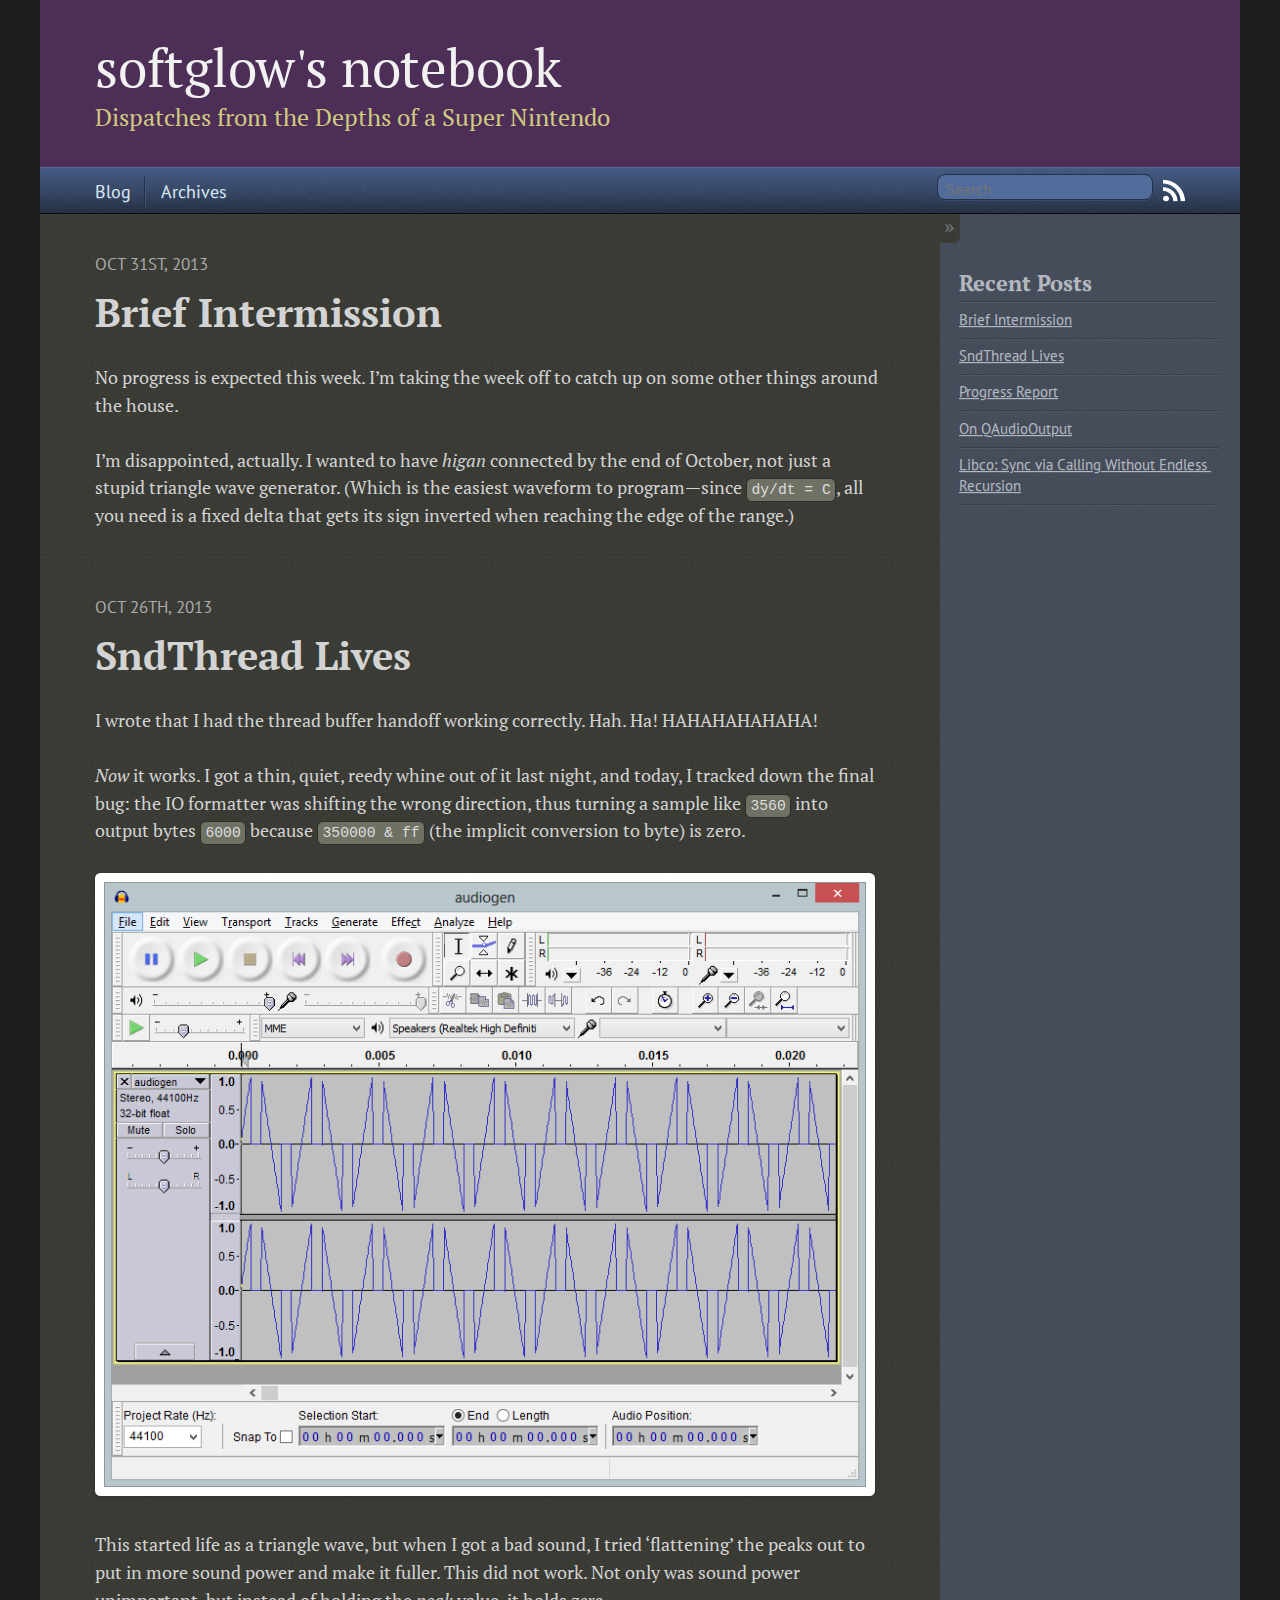
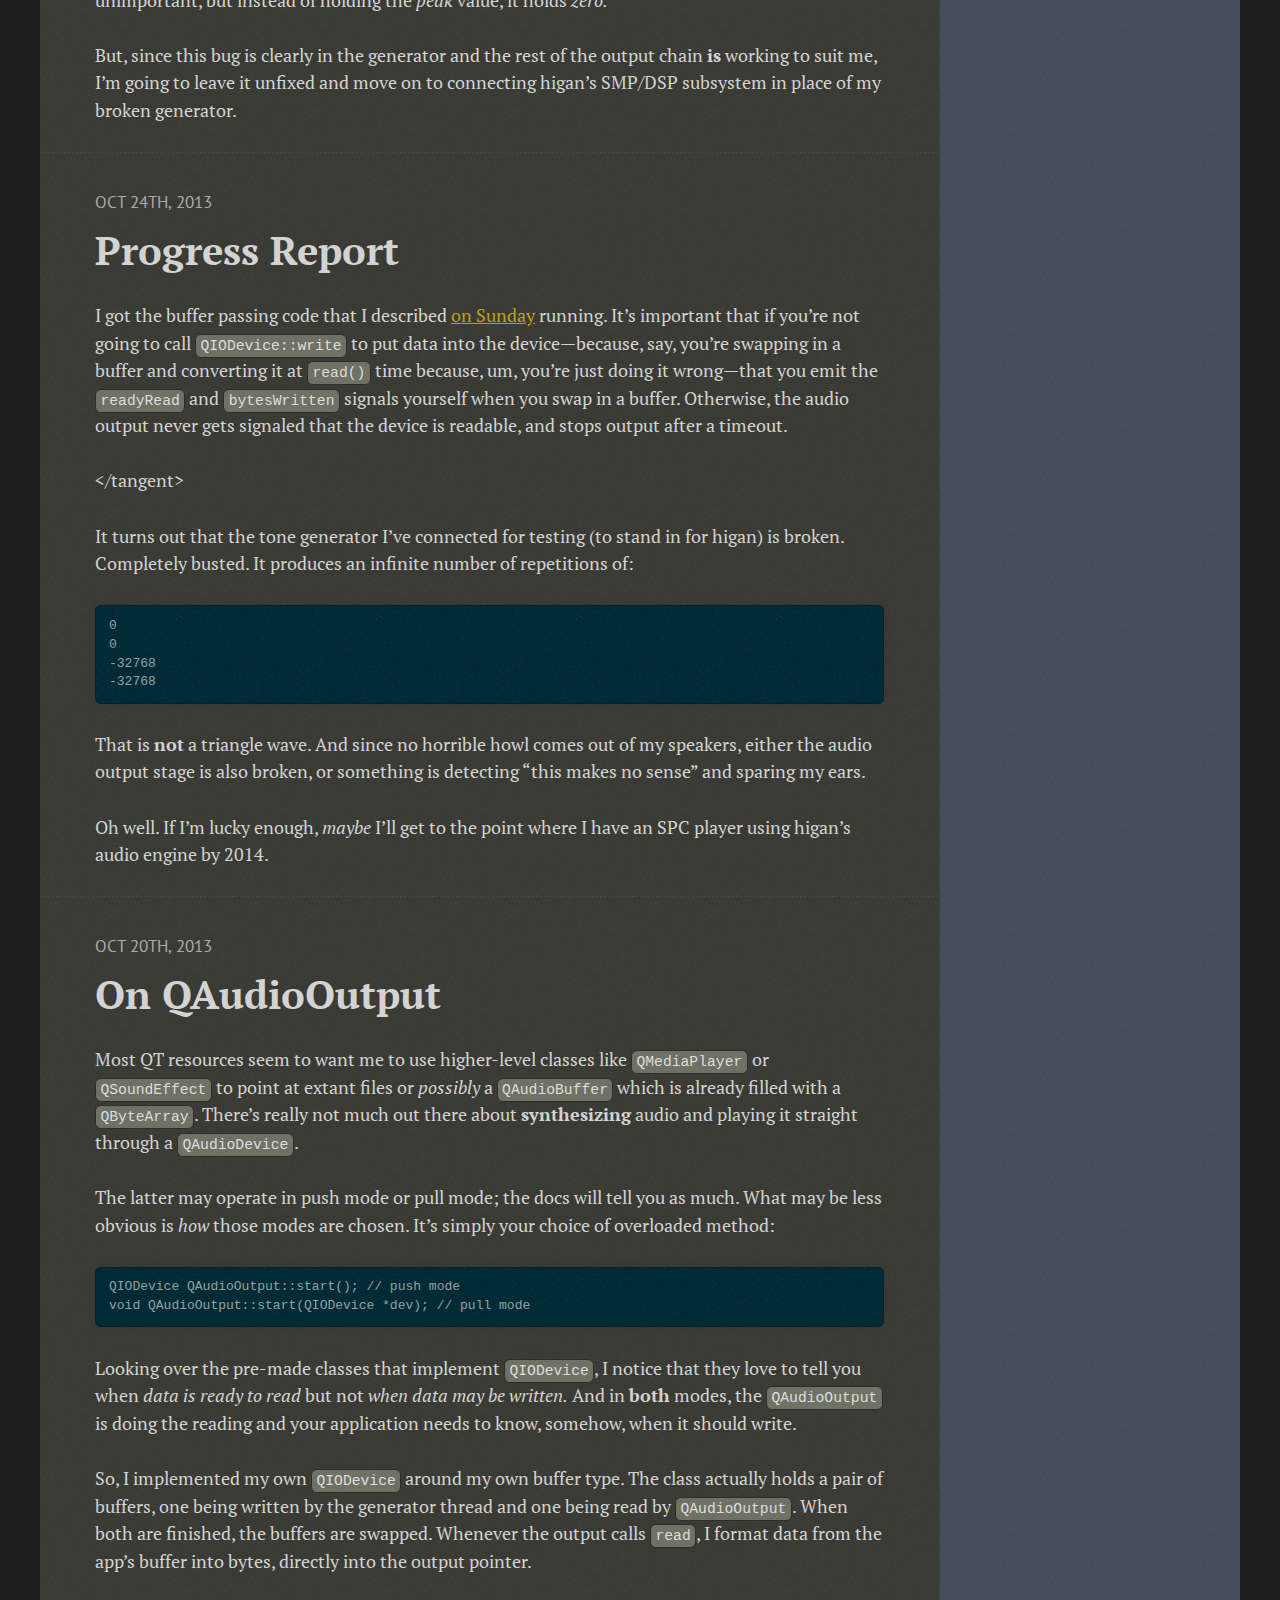
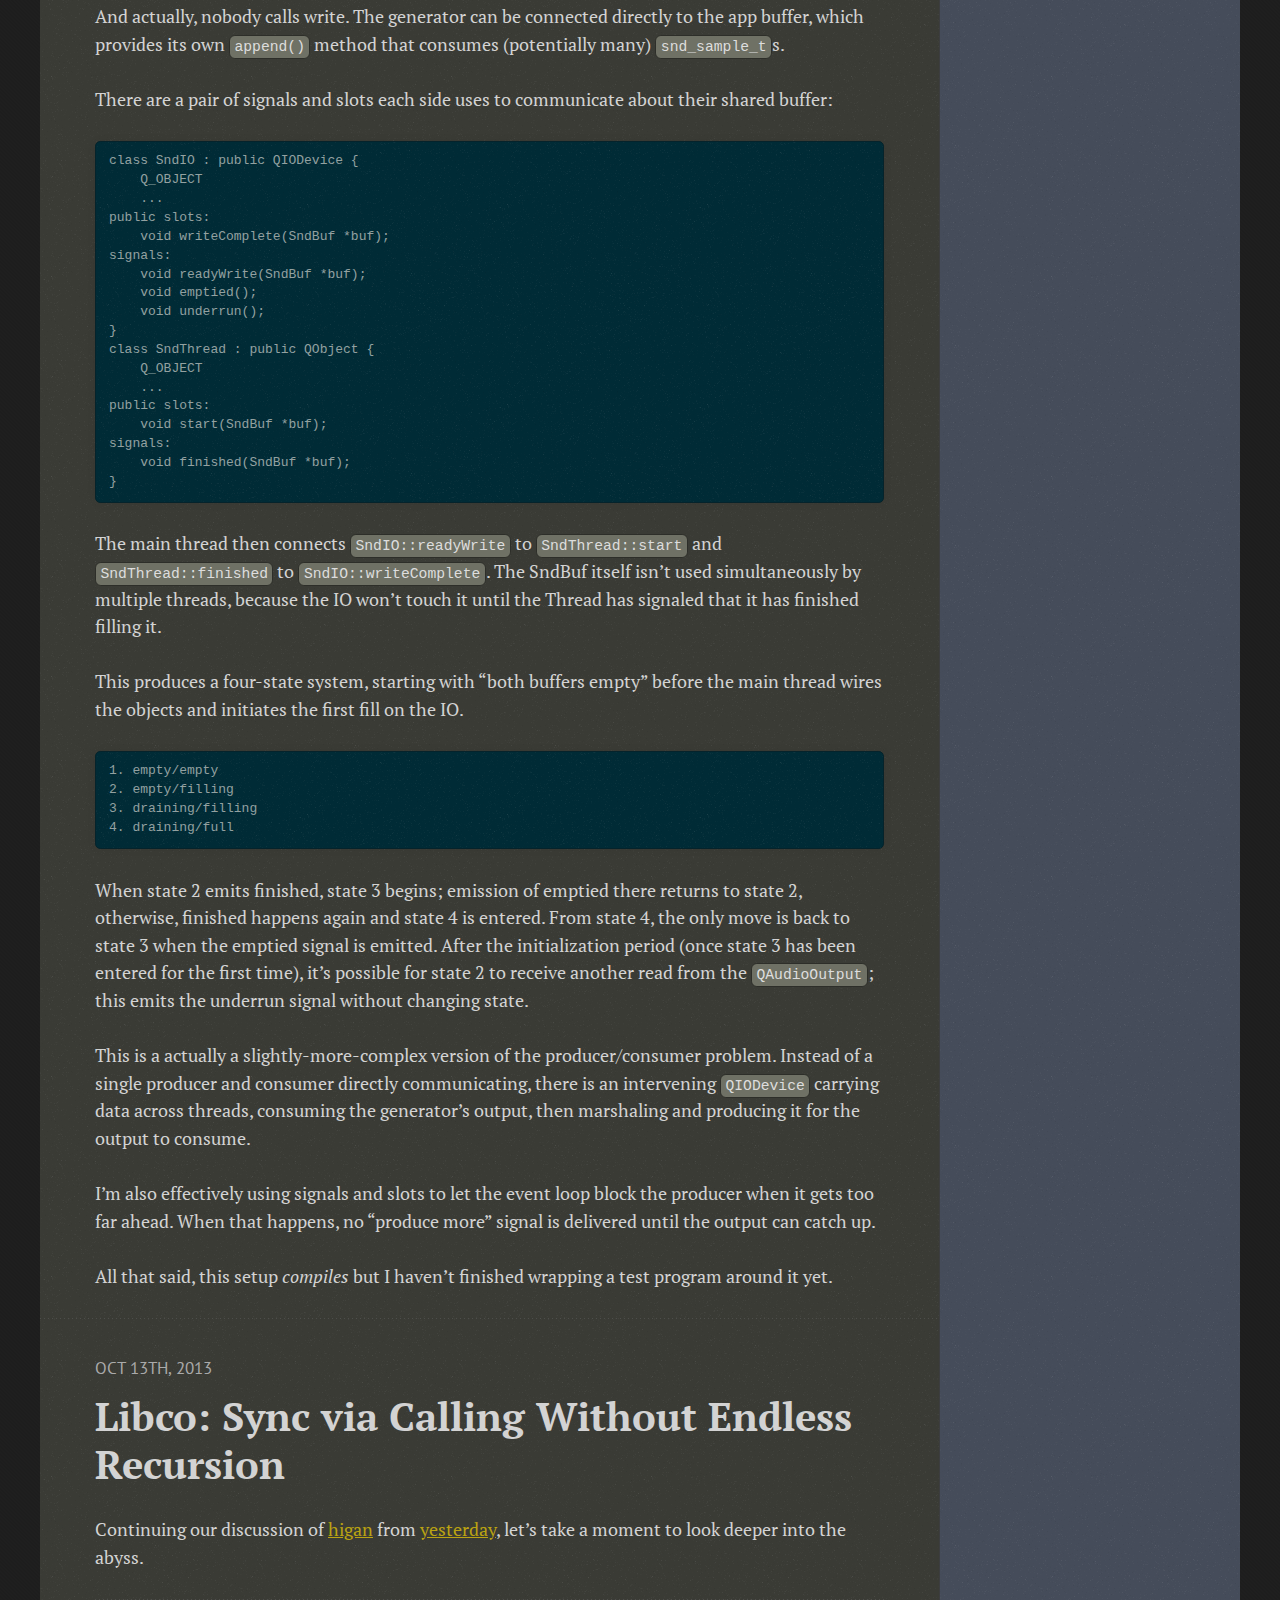
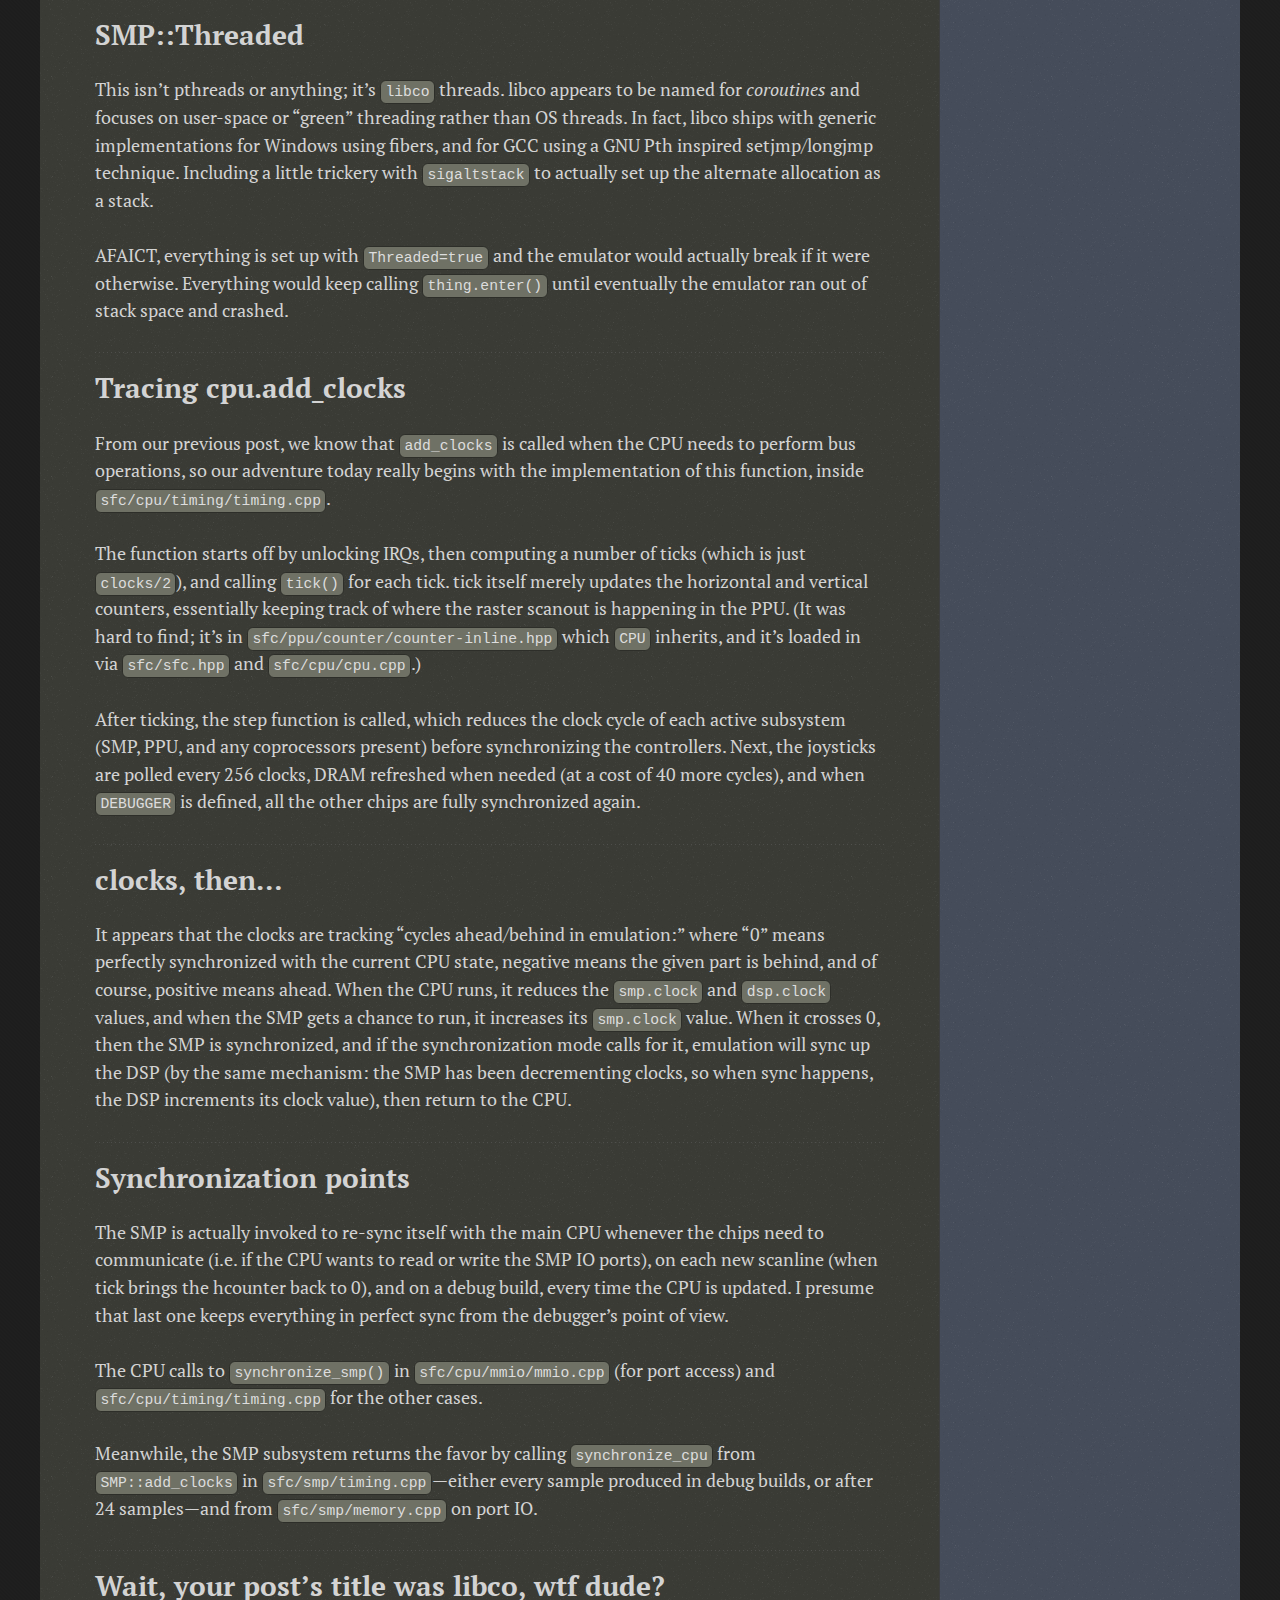
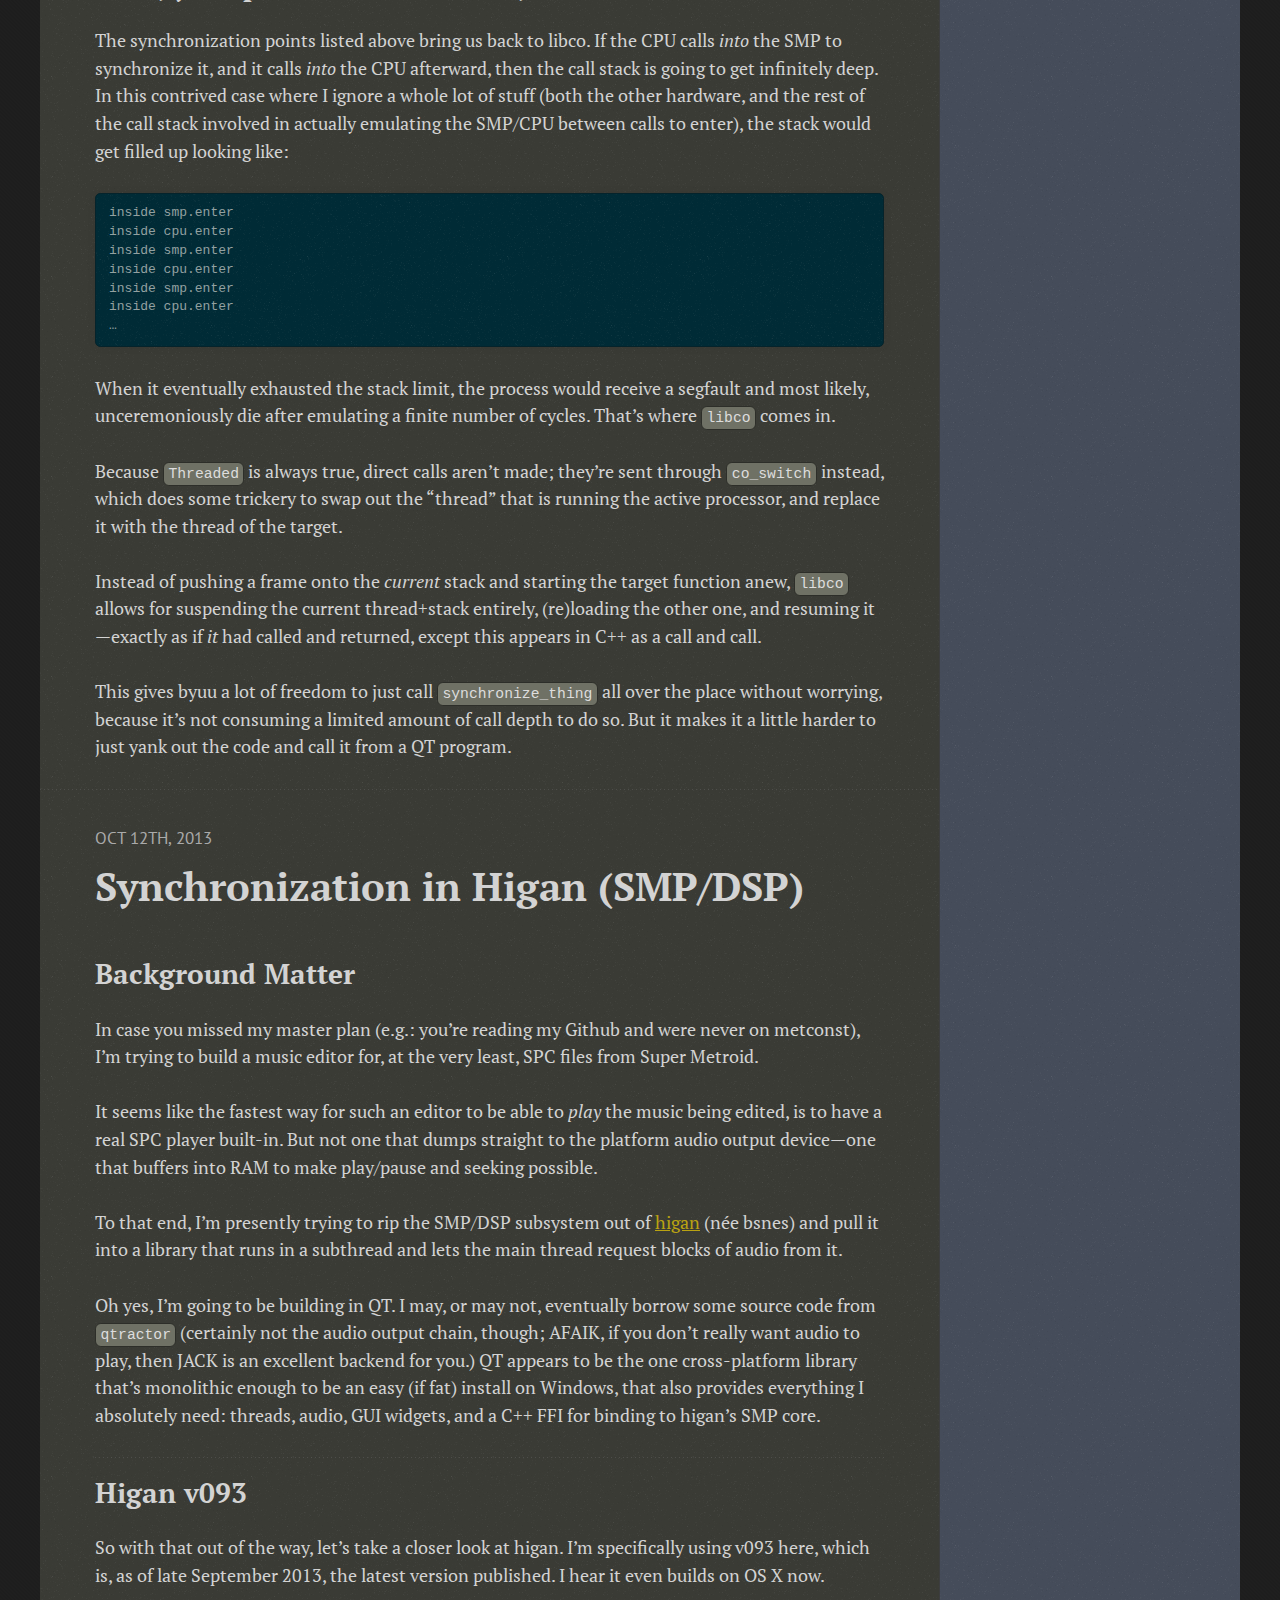
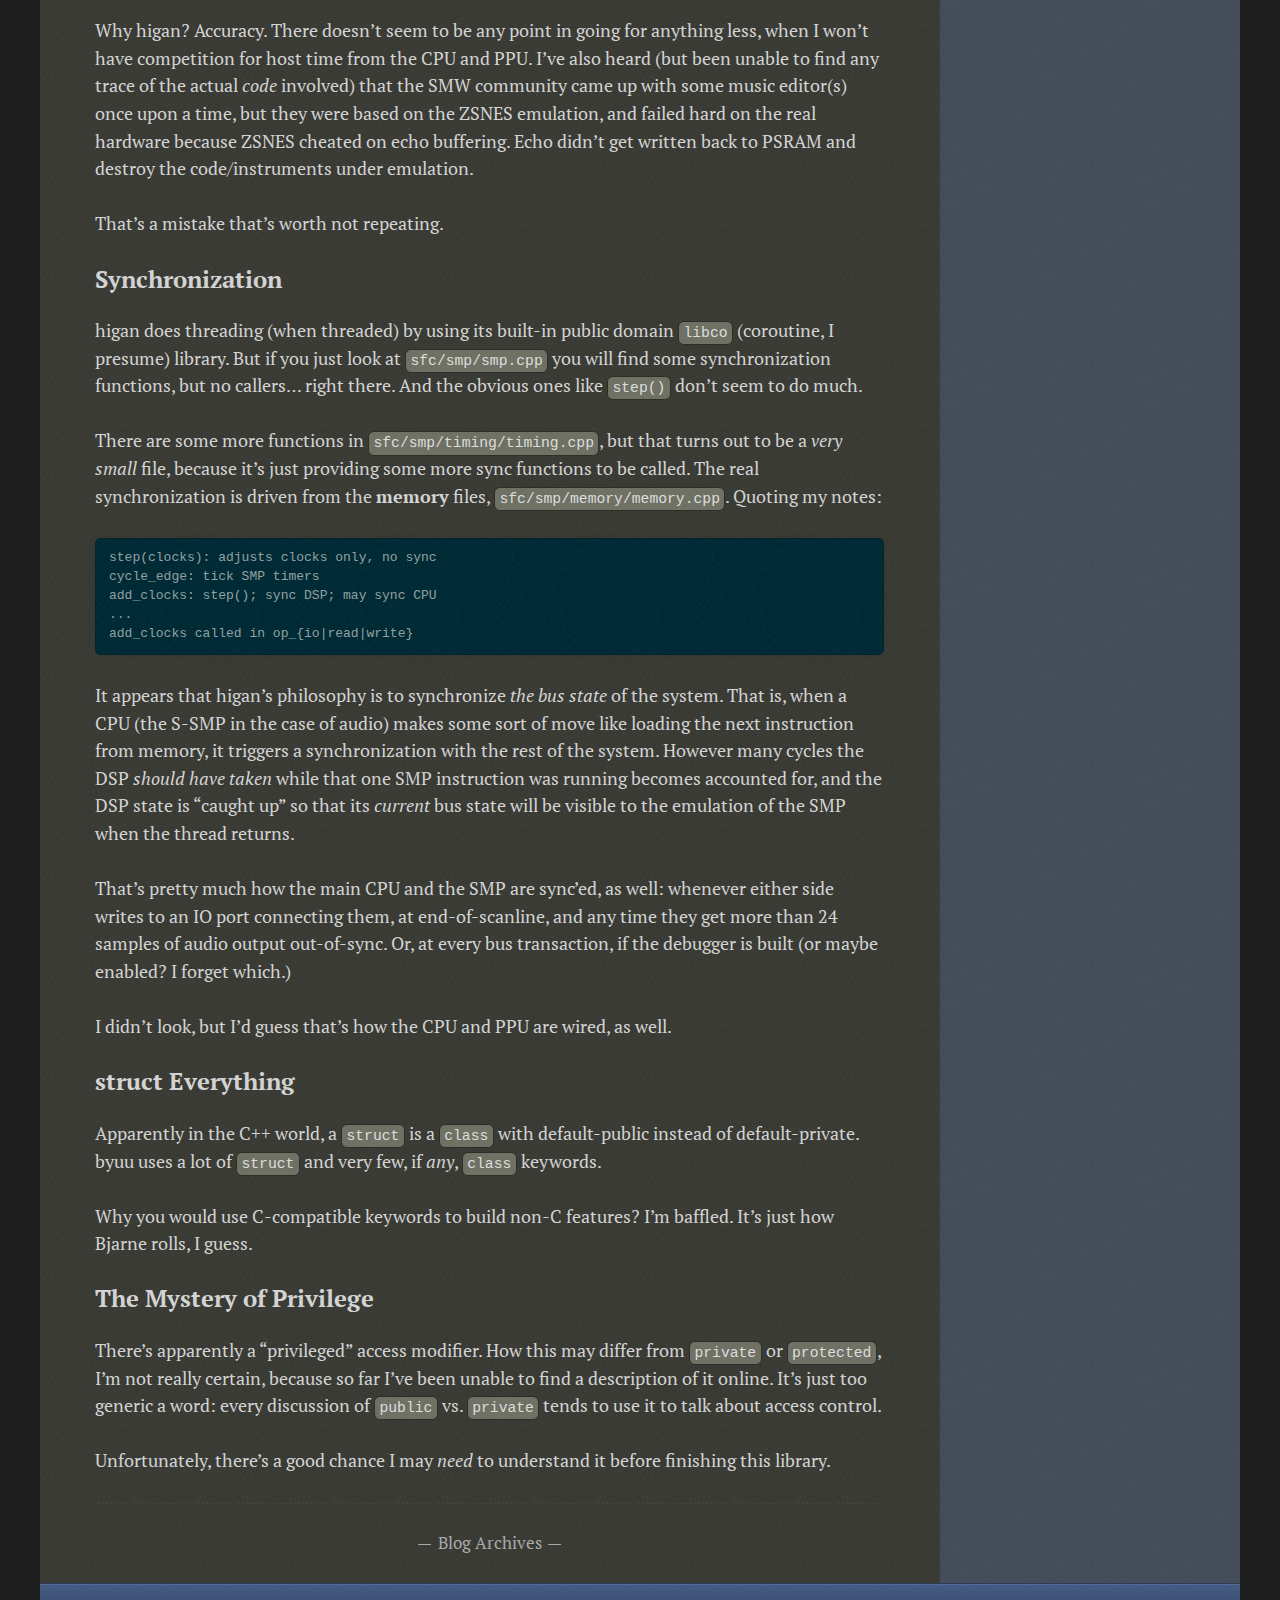
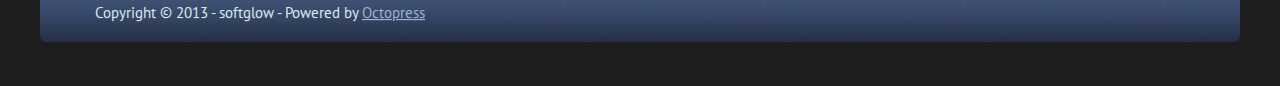
==== index.html @ ba0a7371 "Site updated at 2013-11-01 01:23:42 UTC" ====
<!DOCTYPE html>
<!--[if IEMobile 7 ]><html class="no-js iem7"><![endif]-->
<!--[if lt IE 9]><html class="no-js lte-ie8"><![endif]-->
<!--[if (gt IE 8)|(gt IEMobile 7)|!(IEMobile)|!(IE)]><!--><html class="no-js" lang="en"><!--<![endif]-->
<head>
  <meta charset="utf-8">
  <title>softglow's notebook</title>
  <meta name="author" content="softglow">

  
  <meta name="description" content="No progress is expected this week. I&rsquo;m taking the week off to catch up on
some other things around the house. I&rsquo;m disappointed, actually &hellip;">
  

  <!-- http://t.co/dKP3o1e -->
  <meta name="HandheldFriendly" content="True">
  <meta name="MobileOptimized" content="320">
  <meta name="viewport" content="width=device-width, initial-scale=1">

  
  <link rel="canonical" href="http://softglow.github.io">
  <link href="/favicon.png" rel="icon">
  <link href="/stylesheets/screen.css" media="screen, projection" rel="stylesheet" type="text/css">
  <link href="/atom.xml" rel="alternate" title="softglow's notebook" type="application/atom+xml">
  <script src="/javascripts/modernizr-2.0.js"></script>
  <script src="//ajax.googleapis.com/ajax/libs/jquery/1.9.1/jquery.min.js"></script>
  <script>!window.jQuery && document.write(unescape('%3Cscript src="./javascripts/lib/jquery.min.js"%3E%3C/script%3E'))</script>
  <script src="/javascripts/octopress.js" type="text/javascript"></script>
  <!--Fonts from Google"s Web font directory at http://google.com/webfonts -->
<link href="http://fonts.googleapis.com/css?family=PT+Serif:regular,italic,bold,bolditalic" rel="stylesheet" type="text/css">
<link href="http://fonts.googleapis.com/css?family=PT+Sans:regular,italic,bold,bolditalic" rel="stylesheet" type="text/css">

  

</head>

<body   >
  <header role="banner"><hgroup>
  <h1><a href="/">softglow's notebook</a></h1>
  
    <h2>Dispatches from the Depths of a Super Nintendo</h2>
  
</hgroup>

</header>
  <nav role="navigation"><ul class="subscription" data-subscription="rss">
  <li><a href="/atom.xml" rel="subscribe-rss" title="subscribe via RSS">RSS</a></li>
  
</ul>
  
<form action="http://google.com/search" method="get">
  <fieldset role="search">
    <input type="hidden" name="q" value="site:softglow.github.io" />
    <input class="search" type="text" name="q" results="0" placeholder="Search"/>
  </fieldset>
</form>
  
<ul class="main-navigation">
  <li><a href="/">Blog</a></li>
  <li><a href="/blog/archives">Archives</a></li>
</ul>

</nav>
  <div id="main">
    <div id="content">
      <div class="blog-index">
  
  
  
    <article>
      
  <header>
    
      <h1 class="entry-title"><a href="/blog/2013/10/31/brief-intermission/">Brief Intermission</a></h1>
    
    
      <p class="meta">
        








  


<time datetime="2013-10-31T21:04:00-04:00" pubdate data-updated="true">Oct 31<span>st</span>, 2013</time>
        
      </p>
    
  </header>


  <div class="entry-content"><p>No progress is expected this week.  I&rsquo;m taking the week off to catch up on
some other things around the house.</p>

<p>I&rsquo;m disappointed, actually.  I wanted to have <em>higan</em> connected by the end of
October, not just a stupid triangle wave generator.  (Which is the easiest
waveform to program&mdash;since <code>dy/dt = C</code>, all you need is a fixed delta that
gets its sign inverted when reaching the edge of the range.)</p>
</div>
  
  


    </article>
  
  
    <article>
      
  <header>
    
      <h1 class="entry-title"><a href="/blog/2013/10/26/sndthread-lives/">SndThread Lives</a></h1>
    
    
      <p class="meta">
        








  


<time datetime="2013-10-26T14:09:00-04:00" pubdate data-updated="true">Oct 26<span>th</span>, 2013</time>
        
      </p>
    
  </header>


  <div class="entry-content"><p>I wrote that I had the thread buffer handoff working correctly.  Hah.  Ha!
HAHAHAHAHAHA!</p>

<p><em>Now</em> it works.  I got a thin, quiet, reedy whine out of it last night, and
today, I tracked down the final bug: the IO formatter was shifting the wrong
direction, thus turning a sample like <code>3560</code> into output bytes <code>6000</code> because
<code>350000 &amp; ff</code> (the implicit conversion to byte) is zero.</p>

<p><img src="/blog/images/2013/10/audacity-triangle-zero.png" width="780" height="620"></p>

<p>This started life as a triangle wave, but when I got a bad sound, I tried
&lsquo;flattening&rsquo; the peaks out to put in more sound power and make it fuller.
This did not work.  Not only was sound power unimportant, but instead of
holding the <em>peak</em> value, it holds <em>zero.</em></p>

<p>But, since this bug is clearly in the generator and the rest of the output
chain <strong>is</strong> working to suit me, I&rsquo;m going to leave it unfixed and move on to
connecting higan&rsquo;s SMP/DSP subsystem in place of my broken generator.</p>
</div>
  
  


    </article>
  
  
    <article>
      
  <header>
    
      <h1 class="entry-title"><a href="/blog/2013/10/24/progress-report/">Progress Report</a></h1>
    
    
      <p class="meta">
        








  


<time datetime="2013-10-24T20:02:00-04:00" pubdate data-updated="true">Oct 24<span>th</span>, 2013</time>
        
      </p>
    
  </header>


  <div class="entry-content"><p>I got the buffer passing code that I described
<a href="/blog/2013/10/20/on-qaudiooutput/">on Sunday</a> running.  It&rsquo;s important that
if you&rsquo;re not going to call <code>QIODevice::write</code> to put data into the
device&mdash;because, say, you&rsquo;re swapping in a buffer and converting it at
<code>read()</code> time because, um, you&rsquo;re just doing it wrong&mdash;that you emit the
<code>readyRead</code> and <code>bytesWritten</code> signals yourself when you swap in a buffer.
Otherwise, the audio output never gets signaled that the device is readable,
and stops output after a timeout.</p>

<p>&lt;/tangent&gt;</p>

<p>It turns out that the tone generator I&rsquo;ve connected for testing (to stand in
for higan) is broken.  Completely busted.  It produces an infinite number of
repetitions of:</p>

<pre><code>0
0
-32768
-32768
</code></pre>

<p>That is <strong>not</strong> a triangle wave.  And since no horrible howl comes out of my
speakers, either the audio output stage is also broken, or something is
detecting &ldquo;this makes no sense&rdquo; and sparing my ears.</p>

<p>Oh well.  If I&rsquo;m lucky enough, <em>maybe</em> I&rsquo;ll get to the point where I have an
SPC player using higan&rsquo;s audio engine by 2014.</p>
</div>
  
  


    </article>
  
  
    <article>
      
  <header>
    
      <h1 class="entry-title"><a href="/blog/2013/10/20/on-qaudiooutput/">On QAudioOutput</a></h1>
    
    
      <p class="meta">
        








  


<time datetime="2013-10-20T16:31:00-04:00" pubdate data-updated="true">Oct 20<span>th</span>, 2013</time>
        
      </p>
    
  </header>


  <div class="entry-content"><p>Most QT resources seem to want me to use higher-level classes like
<code>QMediaPlayer</code> or <code>QSoundEffect</code> to point at extant files or <em>possibly</em> a
<code>QAudioBuffer</code> which is already filled with a <code>QByteArray</code>.  There&rsquo;s really
not much out there about <strong>synthesizing</strong> audio and playing it straight
through a <code>QAudioDevice</code>.</p>

<p>The latter may operate in push mode or pull mode; the docs will tell you as
much.  What may be less obvious is <em>how</em> those modes are chosen.  It&rsquo;s simply
your choice of overloaded method:</p>

<pre><code>QIODevice QAudioOutput::start(); // push mode
void QAudioOutput::start(QIODevice *dev); // pull mode
</code></pre>

<p>Looking over the pre-made classes that implement <code>QIODevice</code>, I notice that
they love to tell you when <em>data is ready to read</em> but not <em>when data may be
written.</em>  And in <strong>both</strong> modes, the <code>QAudioOutput</code> is doing the reading and
your application needs to know, somehow, when it should write.</p>

<p>So, I implemented my own <code>QIODevice</code> around my own buffer type.  The class
actually holds a pair of buffers, one being written by the generator thread
and one being read by <code>QAudioOutput</code>.  When both are finished, the buffers are
swapped.  Whenever the output calls <code>read</code>, I format data from the app&rsquo;s
buffer into bytes, directly into the output pointer.</p>

<p>And actually, nobody calls write.  The generator can be connected directly to
the app buffer, which provides its own <code>append()</code> method that consumes
(potentially many) <code>snd_sample_t</code>s.</p>

<p>There are a pair of signals and slots each side uses to communicate about
their shared buffer:</p>

<pre><code>class SndIO : public QIODevice {
    Q_OBJECT
    ...
public slots:
    void writeComplete(SndBuf *buf);
signals:
    void readyWrite(SndBuf *buf);
    void emptied();
    void underrun();
}
class SndThread : public QObject {
    Q_OBJECT
    ...
public slots:
    void start(SndBuf *buf);
signals:
    void finished(SndBuf *buf);
}
</code></pre>

<p>The main thread then connects <code>SndIO::readyWrite</code> to <code>SndThread::start</code> and
<code>SndThread::finished</code> to <code>SndIO::writeComplete</code>.  The SndBuf itself isn&rsquo;t used
simultaneously by multiple threads, because the IO won&rsquo;t touch it until the
Thread has signaled that it has finished filling it.</p>

<p>This produces a four-state system, starting with &ldquo;both buffers empty&rdquo; before
the main thread wires the objects and initiates the first fill on the IO.</p>

<pre><code>1. empty/empty
2. empty/filling
3. draining/filling
4. draining/full
</code></pre>

<p>When state 2 emits finished, state 3 begins; emission of emptied there returns
to state 2, otherwise, finished happens again and state 4 is entered.  From
state 4, the only move is back to state 3 when the emptied signal is emitted.
After the initialization period (once state 3 has been entered for the first
time), it&rsquo;s possible for state 2 to receive another read from the
<code>QAudioOutput</code>; this emits the underrun signal without changing state.</p>

<p>This is a actually a slightly-more-complex version of the producer/consumer
problem.  Instead of a single producer and consumer directly communicating,
there is an intervening <code>QIODevice</code> carrying data across threads, consuming
the generator&rsquo;s output, then marshaling and producing it for the output to
consume.</p>

<p>I&rsquo;m also effectively using signals and slots to let the event loop block the
producer when it gets too far ahead.  When that happens, no &ldquo;produce more&rdquo;
signal is delivered until the output can catch up.</p>

<p>All that said, this setup <em>compiles</em> but I haven&rsquo;t finished wrapping a test
program around it yet.</p>
</div>
  
  


    </article>
  
  
    <article>
      
  <header>
    
      <h1 class="entry-title"><a href="/blog/2013/10/13/libco-sync-via-calling/">Libco: Sync via Calling Without Endless Recursion</a></h1>
    
    
      <p class="meta">
        








  


<time datetime="2013-10-13T18:37:00-04:00" pubdate data-updated="true">Oct 13<span>th</span>, 2013</time>
        
      </p>
    
  </header>


  <div class="entry-content"><p>Continuing our discussion of <a href="http://byuu.org/higan/">higan</a> from
<a href="/blog/2013/10/12/synchronization-in-higan-smp-slash-dsp/">yesterday</a>, let’s
take a moment to look deeper into the abyss.</p>

<h2>SMP::Threaded</h2>

<p>This isn’t pthreads or anything; it’s <code>libco</code> threads.  libco appears to be
named for <em>coroutines</em> and focuses on user-space or “green” threading rather
than OS threads.  In fact, libco ships with generic implementations for
Windows using fibers, and for GCC using a GNU Pth inspired setjmp/longjmp
technique.  Including a little trickery with <code>sigaltstack</code> to actually set up
the alternate allocation as a stack.</p>

<p>AFAICT, everything is set up with <code>Threaded=true</code> and the emulator would
actually break if it were otherwise.  Everything would keep calling
<code>thing.enter()</code> until eventually the emulator ran out of stack space and
crashed.</p>

<h2>Tracing cpu.add_clocks</h2>

<p>From our previous post, we know that <code>add_clocks</code> is called when the CPU needs
to perform bus operations, so our adventure today really begins with the
implementation of this function, inside <code>sfc/cpu/timing/timing.cpp</code>.</p>

<p>The function starts off by unlocking IRQs, then computing a number of ticks
(which is just <code>clocks/2</code>), and calling <code>tick()</code> for each tick.  tick itself
merely updates the horizontal and vertical counters, essentially keeping track
of where the raster scanout is happening in the PPU.  (It was hard to find;
it’s in <code>sfc/ppu/counter/counter-inline.hpp</code> which <code>CPU</code> inherits, and it’s
loaded in via <code>sfc/sfc.hpp</code> and <code>sfc/cpu/cpu.cpp</code>.)</p>

<p>After ticking, the step function is called, which reduces the clock cycle of
each active subsystem (SMP, PPU, and any coprocessors present) before
synchronizing the controllers.  Next, the joysticks are polled every 256
clocks, DRAM refreshed when needed (at a cost of 40 more cycles), and when
<code>DEBUGGER</code> is defined, all the other chips are fully synchronized again.</p>

<h2>clocks, then&hellip;</h2>

<p>It appears that the clocks are tracking “cycles ahead/behind in emulation:”
where “0” means perfectly synchronized with the current CPU state, negative
means the given part is behind, and of course, positive means ahead.  When the
CPU runs, it reduces the <code>smp.clock</code> and <code>dsp.clock</code> values, and when the SMP
gets a chance to run, it increases its <code>smp.clock</code> value.  When it crosses 0,
then the SMP is synchronized, and if the synchronization mode calls for it,
emulation will sync up the DSP (by the same mechanism: the SMP has been
decrementing clocks, so when sync happens, the DSP increments its clock
value), then return to the CPU.</p>

<h2>Synchronization points</h2>

<p>The SMP is actually invoked to re-sync itself with the main CPU whenever the
chips need to communicate (i.e. if the CPU wants to read or write the SMP IO
ports), on each new scanline (when tick brings the hcounter back to 0), and on
a debug build, every time the CPU is updated.  I presume that last one keeps
everything in perfect sync from the debugger’s point of view.</p>

<p>The CPU calls to <code>synchronize_smp()</code> in <code>sfc/cpu/mmio/mmio.cpp</code> (for port
access) and <code>sfc/cpu/timing/timing.cpp</code> for the other cases.</p>

<p>Meanwhile, the SMP subsystem returns the favor by calling <code>synchronize_cpu</code>
from <code>SMP::add_clocks</code> in <code>sfc/smp/timing.cpp</code>—either every sample produced in
debug builds, or after 24 samples—and from <code>sfc/smp/memory.cpp</code> on port IO.</p>

<h2>Wait, your post’s title was libco, wtf dude?</h2>

<p>The synchronization points listed above bring us back to libco.  If the CPU
calls <em>into</em> the SMP to synchronize it, and it calls <em>into</em> the CPU afterward,
then the call stack is going to get infinitely deep.  In this contrived case
where I ignore a whole lot of stuff (both the other hardware, and the rest of
the call stack involved in actually emulating the SMP/CPU between calls to
enter), the stack would get filled up looking like:</p>

<pre><code>inside smp.enter
inside cpu.enter
inside smp.enter
inside cpu.enter
inside smp.enter
inside cpu.enter
…
</code></pre>

<p>When it eventually exhausted the stack limit, the process would receive a
segfault and most likely, unceremoniously die after emulating a finite number
of cycles.  That’s where <code>libco</code> comes in.</p>

<p>Because <code>Threaded</code> is always true, direct calls aren’t made; they’re sent
through <code>co_switch</code> instead, which does some trickery to swap out the “thread”
that is running the active processor, and replace it with the thread of the
target.</p>

<p>Instead of pushing a frame onto the <em>current</em> stack and starting the target
function anew, <code>libco</code> allows for suspending the current thread+stack
entirely, (re)loading the other one, and resuming it—exactly as if <em>it</em> had
called and returned, except this appears in C++ as a call and call.</p>

<p>This gives byuu a lot of freedom to just call <code>synchronize_thing</code> all over the
place without worrying, because it’s not consuming a limited amount of call
depth to do so.  But it makes it a little harder to just yank out the code and
call it from a QT program.</p>
</div>
  
  


    </article>
  
  
    <article>
      
  <header>
    
      <h1 class="entry-title"><a href="/blog/2013/10/12/synchronization-in-higan-smp-slash-dsp/">Synchronization in Higan (SMP/DSP)</a></h1>
    
    
      <p class="meta">
        








  


<time datetime="2013-10-12T16:04:00-04:00" pubdate data-updated="true">Oct 12<span>th</span>, 2013</time>
        
      </p>
    
  </header>


  <div class="entry-content"><h2>Background Matter</h2>

<p>In case you missed my master plan (e.g.: you&rsquo;re reading my Github and were
never on metconst), I&rsquo;m trying to build a music editor for, at the very least,
SPC files from Super Metroid.</p>

<p>It seems like the fastest way for such an editor to be able to <em>play</em> the
music being edited, is to have a real SPC player built-in.  But not one that
dumps straight to the platform audio output device&mdash;one that buffers into RAM
to make play/pause and seeking possible.</p>

<p>To that end, I&rsquo;m presently trying to rip the SMP/DSP subsystem out of
<a href="http://byuu.org/higan/">higan</a> (née bsnes) and pull it into a library that
runs in a subthread and lets the main thread request blocks of audio from it.</p>

<p>Oh yes, I&rsquo;m going to be building in QT.  I may, or may not, eventually borrow
some source code from <code>qtractor</code> (certainly not the audio output chain,
though; AFAIK, if you don&rsquo;t really want audio to play, then JACK is an
excellent backend for you.)  QT appears to be the one cross-platform library
that&rsquo;s monolithic enough to be an easy (if fat) install on Windows, that also
provides everything I absolutely need: threads, audio, GUI widgets, and a C++
FFI for binding to higan&rsquo;s SMP core.</p>

<h2>Higan v093</h2>

<p>So with that out of the way, let&rsquo;s take a closer look at higan.  I&rsquo;m
specifically using v093 here, which is, as of late September 2013, the latest
version published.  I hear it even builds on OS X now.</p>

<p>Why higan?  Accuracy.  There doesn&rsquo;t seem to be any point in going for
anything less, when I won&rsquo;t have competition for host time from the CPU and
PPU.  I&rsquo;ve also heard (but been unable to find any trace of the actual <em>code</em>
involved) that the SMW community came up with some music editor(s) once upon a
time, but they were based on the ZSNES emulation, and failed hard on the real
hardware because ZSNES cheated on echo buffering.  Echo didn&rsquo;t get written
back to PSRAM and destroy the code/instruments under emulation.</p>

<p>That&rsquo;s a mistake that&rsquo;s worth not repeating.</p>

<h3>Synchronization</h3>

<p>higan does threading (when threaded) by using its built-in public domain
<code>libco</code> (coroutine, I presume) library.  But if you just look at
<code>sfc/smp/smp.cpp</code> you will find some synchronization functions, but no
callers&hellip; right there.  And the obvious ones like <code>step()</code> don&rsquo;t seem to do
much.</p>

<p>There are some more functions in <code>sfc/smp/timing/timing.cpp</code>, but that turns
out to be a <em>very small</em> file, because it&rsquo;s just providing some more sync
functions to be called.  The real synchronization is driven from the
<strong>memory</strong> files, <code>sfc/smp/memory/memory.cpp</code>.  Quoting my notes:</p>

<pre><code>step(clocks): adjusts clocks only, no sync
cycle_edge: tick SMP timers
add_clocks: step(); sync DSP; may sync CPU
...
add_clocks called in op_{io|read|write}
</code></pre>

<p>It appears that higan&rsquo;s philosophy is to synchronize <em>the bus state</em> of the
system.  That is, when a CPU (the S-SMP in the case of audio) makes some sort
of move like loading the next instruction from memory, it triggers a
synchronization with the rest of the system.  However many cycles the DSP
<em>should have taken</em> while that one SMP instruction was running becomes
accounted for, and the DSP state is &ldquo;caught up&rdquo; so that its <em>current</em> bus
state will be visible to the emulation of the SMP when the thread returns.</p>

<p>That&rsquo;s pretty much how the main CPU and the SMP are sync&#8217;ed, as well: whenever
either side writes to an IO port connecting them, at end-of-scanline, and any
time they get more than 24 samples of audio output out-of-sync.  Or, at every
bus transaction, if the debugger is built (or maybe enabled?  I forget which.)</p>

<p>I didn&rsquo;t look, but I&rsquo;d guess that&rsquo;s how the CPU and PPU are wired, as well.</p>

<h3>struct Everything</h3>

<p>Apparently in the C++ world, a <code>struct</code> is a <code>class</code> with default-public
instead of default-private.  byuu uses a lot of <code>struct</code> and very few, if
<em>any</em>, <code>class</code> keywords.</p>

<p>Why you would use C-compatible keywords to build non-C features?  I&rsquo;m baffled.
It&rsquo;s just how Bjarne rolls, I guess.</p>

<h3>The Mystery of Privilege</h3>

<p>There&rsquo;s apparently a &ldquo;privileged&rdquo; access modifier.  How this may differ from
<code>private</code> or <code>protected</code>, I&rsquo;m not really certain, because so far I&rsquo;ve been
unable to find a description of it online.  It&rsquo;s just too generic a word:
every discussion of <code>public</code> vs. <code>private</code> tends to use it to talk about
access control.</p>

<p>Unfortunately, there&rsquo;s a good chance I may <em>need</em> to understand it before
finishing this library.</p>
</div>
  
  


    </article>
  
  <div class="pagination">
    
    <a href="/blog/archives">Blog Archives</a>
    
  </div>
</div>
<aside class="sidebar">
  
    <section>
  <h1>Recent Posts</h1>
  <ul id="recent_posts">
    
      <li class="post">
        <a href="/blog/2013/10/31/brief-intermission/">Brief Intermission</a>
      </li>
    
      <li class="post">
        <a href="/blog/2013/10/26/sndthread-lives/">SndThread Lives</a>
      </li>
    
      <li class="post">
        <a href="/blog/2013/10/24/progress-report/">Progress Report</a>
      </li>
    
      <li class="post">
        <a href="/blog/2013/10/20/on-qaudiooutput/">On QAudioOutput</a>
      </li>
    
      <li class="post">
        <a href="/blog/2013/10/13/libco-sync-via-calling/">Libco: Sync via Calling Without Endless Recursion</a>
      </li>
    
  </ul>
</section>





  
</aside>

    </div>
  </div>
  <footer role="contentinfo"><p>
  Copyright &copy; 2013 - softglow -
  <span class="credit">Powered by <a href="http://octopress.org">Octopress</a></span>
</p>

</footer>
  







  <script type="text/javascript">
    (function(){
      var twitterWidgets = document.createElement('script');
      twitterWidgets.type = 'text/javascript';
      twitterWidgets.async = true;
      twitterWidgets.src = '//platform.twitter.com/widgets.js';
      document.getElementsByTagName('head')[0].appendChild(twitterWidgets);
    })();
  </script>





</body>
</html>
---- stylesheets/screen.css ----
html,body,div,span,applet,object,iframe,h1,h2,h3,h4,h5,h6,p,blockquote,pre,a,abbr,acronym,address,big,cite,code,del,dfn,em,img,ins,kbd,q,s,samp,small,strike,strong,sub,sup,tt,var,b,u,i,center,dl,dt,dd,ol,ul,li,fieldset,form,label,legend,table,caption,tbody,tfoot,thead,tr,th,td,article,aside,canvas,details,embed,figure,figcaption,footer,header,hgroup,menu,nav,output,ruby,section,summary,time,mark,audio,video{margin:0;padding:0;border:0;font:inherit;font-size:100%;vertical-align:baseline}html{line-height:1}ol,ul{list-style:none}table{border-collapse:collapse;border-spacing:0}caption,th,td{text-align:left;font-weight:normal;vertical-align:middle}q,blockquote{quotes:none}q:before,q:after,blockquote:before,blockquote:after{content:"";content:none}a img{border:none}article,aside,details,figcaption,figure,footer,header,hgroup,menu,nav,section,summary{display:block}a{color:#baa312}a:visited{color:#56c36b}a:focus{color:#ffdc00}a:hover{color:#ffdc00}a:active{color:#b39a00}aside.sidebar a{color:#baa312}aside.sidebar a:focus{color:#ffdc00}aside.sidebar a:hover{color:#ffdc00}aside.sidebar a:active{color:#b39a00}a{-webkit-transition:color 0.3s;-moz-transition:color 0.3s;-o-transition:color 0.3s;transition:color 0.3s}html{background:#1f1f1f url('/images/line-tile.png?1381602746') top left}body>div{background:#454c5a url('/images/noise.png?1381602746') top left;border-bottom:1px solid #2e3d57}body>div>div{background:#3a3b35 url('/images/noise.png?1381602746') top left;border-right:1px solid #3c3d3f}.heading,body>header h1,h1,h2,h3,h4,h5,h6{font-family:"PT Serif","Georgia","Helvetica Neue",Arial,sans-serif}.sans,body>header h2,article header p.meta,article>footer,#content .blog-index footer,html .gist .gist-file .gist-meta,#blog-archives a.category,#blog-archives time,aside.sidebar section,body>footer{font-family:"PT Sans","Helvetica Neue",Arial,sans-serif}.serif,body,#content .blog-index a[rel=full-article]{font-family:"PT Serif",Georgia,Times,"Times New Roman",serif}.mono,pre,code,tt,p code,li code{font-family:Menlo,Monaco,"Andale Mono","lucida console","Courier New",monospace}body>header h1{font-size:2.2em;font-family:"PT Serif","Georgia","Helvetica Neue",Arial,sans-serif;font-weight:normal;line-height:1.2em;margin-bottom:0.6667em}body>header h2{font-family:"PT Serif","Georgia","Helvetica Neue",Arial,sans-serif}body{line-height:1.5em;color:#d3d3d3}h1{font-size:2.2em;line-height:1.2em}@media only screen and (min-width: 992px){body{font-size:1.15em}h1{font-size:2.6em;line-height:1.2em}}h1,h2,h3,h4,h5,h6{text-rendering:optimizelegibility;margin-bottom:1em;font-weight:bold}h2,section h1{font-size:1.5em}h3,section h2,section section h1{font-size:1.3em}h4,section h3,section section h2,section section section h1{font-size:1em}h5,section h4,section section h3{font-size:.9em}h6,section h5,section section h4,section section section h3{font-size:.8em}p,article blockquote,ul,ol{margin-bottom:1.5em}ul{list-style-type:disc}ul ul{list-style-type:circle;margin-bottom:0px}ul ul ul{list-style-type:square;margin-bottom:0px}ol{list-style-type:decimal}ol ol{list-style-type:lower-alpha;margin-bottom:0px}ol ol ol{list-style-type:lower-roman;margin-bottom:0px}ul,ul ul,ul ol,ol,ol ul,ol ol{margin-left:1.3em}ul ul,ul ol,ol ul,ol ol{margin-bottom:0em}strong{font-weight:bold}em{font-style:italic}sup,sub{font-size:0.75em;position:relative;display:inline-block;padding:0 .2em;line-height:.8em}sup{top:-.5em}sub{bottom:-.5em}a[rev='footnote']{font-size:.75em;padding:0 .3em;line-height:1}q{font-style:italic}q:before{content:"\201C"}q:after{content:"\201D"}em,dfn{font-style:italic}strong,dfn{font-weight:bold}del,s{text-decoration:line-through}abbr,acronym{border-bottom:1px dotted;cursor:help}hr{margin-bottom:0.2em}small{font-size:.8em}big{font-size:1.2em}article blockquote{font-style:italic;position:relative;font-size:1.2em;line-height:1.5em;padding-left:1em;border-left:4px solid rgba(170,170,170,0.5)}article blockquote cite{font-style:italic}article blockquote cite a{color:#aaa !important;word-wrap:break-word}article blockquote cite:before{content:'\2014';padding-right:.3em;padding-left:.3em;color:#aaa}@media only screen and (min-width: 992px){article blockquote{padding-left:1.5em;border-left-width:4px}}.pullquote-right:before,.pullquote-left:before{padding:0;border:none;content:attr(data-pullquote);float:right;width:45%;margin:.5em 0 1em 1.5em;position:relative;top:7px;font-size:1.4em;line-height:1.45em}.pullquote-left:before{float:left;margin:.5em 1.5em 1em 0}.force-wrap,article a,aside.sidebar a{white-space:-moz-pre-wrap;white-space:-pre-wrap;white-space:-o-pre-wrap;white-space:pre-wrap;word-wrap:break-word}.group,body>header,body>nav,body>footer,body #content>article,body #content>div>article,body #content>div>section,body div.pagination,aside.sidebar,#main,#content,.sidebar{*zoom:1}.group:after,body>header:after,body>nav:after,body>footer:after,body #content>article:after,body #content>div>section:after,body div.pagination:after,#main:after,#content:after,.sidebar:after{content:"";display:table;clear:both}body{-webkit-text-size-adjust:none;max-width:1200px;position:relative;margin:0 auto}body>header,body>nav,body>footer,body #content>article,body #content>div>article,body #content>div>section{padding-left:18px;padding-right:18px}@media only screen and (min-width: 480px){body>header,body>nav,body>footer,body #content>article,body #content>div>article,body #content>div>section{padding-left:25px;padding-right:25px}}@media only screen and (min-width: 768px){body>header,body>nav,body>footer,body #content>article,body #content>div>article,body #content>div>section{padding-left:35px;padding-right:35px}}@media only screen and (min-width: 992px){body>header,body>nav,body>footer,body #content>article,body #content>div>article,body #content>div>section{padding-left:55px;padding-right:55px}}body div.pagination{margin-left:18px;margin-right:18px}@media only screen and (min-width: 480px){body div.pagination{margin-left:25px;margin-right:25px}}@media only screen and (min-width: 768px){body div.pagination{margin-left:35px;margin-right:35px}}@media only screen and (min-width: 992px){body div.pagination{margin-left:55px;margin-right:55px}}body>header{font-size:1em;padding-top:1.5em;padding-bottom:1.5em}#content{overflow:hidden}#content>div,#content>article{width:100%}aside.sidebar{float:none;padding:0 18px 1px;background-color:#4a515f;border-top:1px solid #3c3d3f}.flex-content,article img,article video,article .flash-video,aside.sidebar img{max-width:100%;height:auto}.basic-alignment.left,article img.left,article video.left,article .left.flash-video,aside.sidebar img.left{float:left;margin-right:1.5em}.basic-alignment.right,article img.right,article video.right,article .right.flash-video,aside.sidebar img.right{float:right;margin-left:1.5em}.basic-alignment.center,article img.center,article video.center,article .center.flash-video,aside.sidebar img.center{display:block;margin:0 auto 1.5em}.basic-alignment.left,article img.left,article video.left,article .left.flash-video,aside.sidebar img.left,.basic-alignment.right,article img.right,article video.right,article .right.flash-video,aside.sidebar img.right{margin-bottom:.8em}.toggle-sidebar,.no-sidebar .toggle-sidebar{display:none}@media only screen and (min-width: 750px){body.sidebar-footer aside.sidebar{float:none;width:auto;clear:left;margin:0;padding:0 35px 1px;background-color:#4a515f;border-top:1px solid #46474a}body.sidebar-footer aside.sidebar section.odd,body.sidebar-footer aside.sidebar section.even{float:left;width:48%}body.sidebar-footer aside.sidebar section.odd{margin-left:0}body.sidebar-footer aside.sidebar section.even{margin-left:4%}body.sidebar-footer aside.sidebar.thirds section{width:30%;margin-left:5%}body.sidebar-footer aside.sidebar.thirds section.first{margin-left:0;clear:both}}body.sidebar-footer #content{margin-right:0px}body.sidebar-footer .toggle-sidebar{display:none}@media only screen and (min-width: 550px){body>header{font-size:1em}}@media only screen and (min-width: 750px){aside.sidebar{float:none;width:auto;clear:left;margin:0;padding:0 35px 1px;background-color:#4a515f;border-top:1px solid #46474a}aside.sidebar section.odd,aside.sidebar section.even{float:left;width:48%}aside.sidebar section.odd{margin-left:0}aside.sidebar section.even{margin-left:4%}aside.sidebar.thirds section{width:30%;margin-left:5%}aside.sidebar.thirds section.first{margin-left:0;clear:both}}@media only screen and (min-width: 768px){body{-webkit-text-size-adjust:auto}body>header{font-size:1.2em}#main{padding:0;margin:0 auto}#content{overflow:visible;margin-right:240px;position:relative}.no-sidebar #content{margin-right:0;border-right:0}.collapse-sidebar #content{margin-right:20px}#content>div,#content>article{padding-top:17.5px;padding-bottom:17.5px;float:left}aside.sidebar{width:210px;padding:0 15px 15px;background:none;clear:none;float:left;margin:0 -100% 0 0}aside.sidebar section{width:auto;margin-left:0}aside.sidebar section.odd,aside.sidebar section.even{float:none;width:auto;margin-left:0}.collapse-sidebar aside.sidebar{float:none;width:auto;clear:left;margin:0;padding:0 35px 1px;background-color:#4a515f;border-top:1px solid #46474a}.collapse-sidebar aside.sidebar section.odd,.collapse-sidebar aside.sidebar section.even{float:left;width:48%}.collapse-sidebar aside.sidebar section.odd{margin-left:0}.collapse-sidebar aside.sidebar section.even{margin-left:4%}.collapse-sidebar aside.sidebar.thirds section{width:30%;margin-left:5%}.collapse-sidebar aside.sidebar.thirds section.first{margin-left:0;clear:both}}@media only screen and (min-width: 992px){body>header{font-size:1.3em}#content{margin-right:300px}#content>div,#content>article{padding-top:27.5px;padding-bottom:27.5px}aside.sidebar{width:260px;padding:1.2em 20px 20px}.collapse-sidebar aside.sidebar{padding-left:55px;padding-right:55px}}@media only screen and (min-width: 768px){ul,ol{margin-left:0}}body>header{background:#4d2e56}body>header h1{display:inline-block;margin:0}body>header h1 a,body>header h1 a:visited,body>header h1 a:hover{color:#f2f2f2;text-decoration:none}body>header h2{margin:.2em 0 0;font-size:1em;color:#d0cb81;font-weight:normal}body>nav{position:relative;background-color:#374868;background:url('/images/noise.png?1381602746'),-webkit-gradient(linear, 50% 0%, 50% 100%, color-stop(0%, #455b83), color-stop(50%, #374868), color-stop(100%, #242f43));background:url('/images/noise.png?1381602746'),-webkit-linear-gradient(#455b83,#374868,#242f43);background:url('/images/noise.png?1381602746'),-moz-linear-gradient(#455b83,#374868,#242f43);background:url('/images/noise.png?1381602746'),-o-linear-gradient(#455b83,#374868,#242f43);background:url('/images/noise.png?1381602746'),linear-gradient(#455b83,#374868,#242f43);border-top:1px solid #516b9a;border-bottom:1px solid #0b0e15;padding-top:.35em;padding-bottom:.35em}body>nav form{-webkit-background-clip:padding;-moz-background-clip:padding;background-clip:padding-box;margin:0;padding:0}body>nav form .search{padding:.3em .5em 0;font-size:.85em;font-family:"PT Sans","Helvetica Neue",Arial,sans-serif;line-height:1.1em;width:95%;-webkit-border-radius:0.5em;-moz-border-radius:0.5em;-ms-border-radius:0.5em;-o-border-radius:0.5em;border-radius:0.5em;-webkit-background-clip:padding;-moz-background-clip:padding;background-clip:padding-box;-webkit-box-shadow:#3b4d6f 0 1px;-moz-box-shadow:#3b4d6f 0 1px;box-shadow:#3b4d6f 0 1px;background-color:#516b9a;border:1px solid #253147;color:#888}body>nav form .search:focus{color:#444;border-color:#80b1df;-webkit-box-shadow:#80b1df 0 0 4px,#80b1df 0 0 3px inset;-moz-box-shadow:#80b1df 0 0 4px,#80b1df 0 0 3px inset;box-shadow:#80b1df 0 0 4px,#80b1df 0 0 3px inset;background-color:#fff;outline:none}body>nav fieldset[role=search]{float:right;width:48%}body>nav fieldset.mobile-nav{float:left;width:48%}body>nav fieldset.mobile-nav select{width:100%;font-size:.8em;border:1px solid #888}body>nav ul{display:none}@media only screen and (min-width: 550px){body>nav{font-size:.9em}body>nav ul{margin:0;padding:0;border:0;overflow:hidden;*zoom:1;float:left;display:block;padding-top:.15em}body>nav ul li{list-style-image:none;list-style-type:none;margin-left:0;white-space:nowrap;display:inline;float:left;padding-left:0;padding-right:0}body>nav ul li:first-child,body>nav ul li.first{padding-left:0}body>nav ul li:last-child{padding-right:0}body>nav ul li.last{padding-right:0}body>nav ul.subscription{margin-left:.8em;float:right}body>nav ul.subscription li:last-child a{padding-right:0}body>nav ul li{margin:0}body>nav a{color:#dbe8eb;font-family:"PT Sans","Helvetica Neue",Arial,sans-serif;text-shadow:#4c6490 0 1px;float:left;text-decoration:none;font-size:1.1em;padding:.1em 0;line-height:1.5em}body>nav a:visited{color:#dbe8eb}body>nav a:hover{color:#ffffea}body>nav li+li{border-left:1px solid #242f43;margin-left:.8em}body>nav li+li a{padding-left:.8em;border-left:1px solid #43587f}body>nav form{float:right;text-align:left;padding-left:.8em;width:175px}body>nav form .search{width:93%;font-size:.95em;line-height:1.2em}body>nav ul[data-subscription$=email]+form{width:97px}body>nav ul[data-subscription$=email]+form .search{width:91%}body>nav fieldset.mobile-nav{display:none}body>nav fieldset[role=search]{width:99%}}@media only screen and (min-width: 992px){body>nav form{width:215px}body>nav ul[data-subscription$=email]+form{width:147px}}.no-placeholder body>nav .search{background:#516b9a url('/images/search.png?1381602746') 0.3em 0.25em no-repeat;text-indent:1.3em}@media only screen and (min-width: 550px){.maskImage body>nav ul[data-subscription$=email]+form{width:123px}}@media only screen and (min-width: 992px){.maskImage body>nav ul[data-subscription$=email]+form{width:173px}}.maskImage ul.subscription{position:relative;top:.2em}.maskImage ul.subscription li,.maskImage ul.subscription a{border:0;padding:0}.maskImage a[rel=subscribe-rss]{position:relative;top:0px;text-indent:-999999em;background-color:#43587f;border:0;padding:0}.maskImage a[rel=subscribe-rss],.maskImage a[rel=subscribe-rss]:after{-webkit-mask-image:url('/images/rss.png?1381602746');-moz-mask-image:url('/images/rss.png?1381602746');-ms-mask-image:url('/images/rss.png?1381602746');-o-mask-image:url('/images/rss.png?1381602746');mask-image:url('/images/rss.png?1381602746');-webkit-mask-repeat:no-repeat;-moz-mask-repeat:no-repeat;-ms-mask-repeat:no-repeat;-o-mask-repeat:no-repeat;mask-repeat:no-repeat;width:22px;height:22px}.maskImage a[rel=subscribe-rss]:after{content:"";position:absolute;top:-1px;left:0;background-color:#fff}.maskImage a[rel=subscribe-rss]:hover:after{background-color:#fff}.maskImage a[rel=subscribe-email]{position:relative;top:0px;text-indent:-999999em;background-color:#43587f;border:0;padding:0}.maskImage a[rel=subscribe-email],.maskImage a[rel=subscribe-email]:after{-webkit-mask-image:url('/images/email.png?1381602746');-moz-mask-image:url('/images/email.png?1381602746');-ms-mask-image:url('/images/email.png?1381602746');-o-mask-image:url('/images/email.png?1381602746');mask-image:url('/images/email.png?1381602746');-webkit-mask-repeat:no-repeat;-moz-mask-repeat:no-repeat;-ms-mask-repeat:no-repeat;-o-mask-repeat:no-repeat;mask-repeat:no-repeat;width:28px;height:22px}.maskImage a[rel=subscribe-email]:after{content:"";position:absolute;top:-1px;left:0;background-color:#fff}.maskImage a[rel=subscribe-email]:hover:after{background-color:#fff}article{padding-top:1em}article header{position:relative;padding-top:2em;padding-bottom:1em;margin-bottom:1em;background:url('[data-uri]') bottom left repeat-x}article header h1{margin:0}article header h1 a{text-decoration:none}article header h1 a:hover{text-decoration:underline}article header p{font-size:.9em;color:#aaa;margin:0}article header p.meta{text-transform:uppercase;position:absolute;top:0}@media only screen and (min-width: 768px){article header{margin-bottom:1.5em;padding-bottom:1em;background:url('[data-uri]') bottom left repeat-x}}article h2{padding-top:0.8em;background:url('[data-uri]') top left repeat-x}.entry-content article h2:first-child,article header+h2{padding-top:0}article h2:first-child,article header+h2{background:none}article .feature{padding-top:.5em;margin-bottom:1em;padding-bottom:1em;background:url('[data-uri]') bottom left repeat-x;font-size:2.0em;font-style:italic;line-height:1.3em}article img,article video,article .flash-video{-webkit-border-radius:0.3em;-moz-border-radius:0.3em;-ms-border-radius:0.3em;-o-border-radius:0.3em;border-radius:0.3em;-webkit-box-shadow:rgba(0,0,0,0.15) 0 1px 4px;-moz-box-shadow:rgba(0,0,0,0.15) 0 1px 4px;box-shadow:rgba(0,0,0,0.15) 0 1px 4px;-webkit-box-sizing:border-box;-moz-box-sizing:border-box;box-sizing:border-box;border:#fff 0.5em solid}article video,article .flash-video{margin:0 auto 1.5em}article video{display:block;width:100%}article .flash-video>div{position:relative;display:block;padding-bottom:56.25%;padding-top:1px;height:0;overflow:hidden}article .flash-video>div iframe,article .flash-video>div object,article .flash-video>div embed{position:absolute;top:0;left:0;width:100%;height:100%}article>footer{padding-bottom:2.5em;margin-top:2em}article>footer p.meta{margin-bottom:.8em;font-size:.85em;clear:both;overflow:hidden}.blog-index article+article{background:url('[data-uri]') top left repeat-x}#content .blog-index{padding-top:0;padding-bottom:0}#content .blog-index article{padding-top:2em}#content .blog-index article header{background:none;padding-bottom:0}#content .blog-index article h1{font-size:2.2em}#content .blog-index article h1 a{color:inherit}#content .blog-index article h1 a:hover{color:#ffdc00}#content .blog-index a[rel=full-article]{background:#2d2e29;display:inline-block;padding:.4em .8em;margin-right:.5em;text-decoration:none;color:#bebebe;-webkit-transition:background-color 0.5s;-moz-transition:background-color 0.5s;-o-transition:background-color 0.5s;transition:background-color 0.5s}#content .blog-index a[rel=full-article]:hover{background:#ffdc00;text-shadow:none;color:#3a3b35}#content .blog-index footer{margin-top:1em}.separator,article>footer .byline+time:before,article>footer time+time:before,article>footer .comments:before,article>footer .byline ~ .categories:before{content:"\2022 ";padding:0 .4em 0 .2em;display:inline-block}#content div.pagination{text-align:center;font-size:.95em;position:relative;background:url('[data-uri]') top left repeat-x;padding-top:1.5em;padding-bottom:1.5em}#content div.pagination a{text-decoration:none;color:#aaa}#content div.pagination a.prev{position:absolute;left:0}#content div.pagination a.next{position:absolute;right:0}#content div.pagination a:hover{color:#ffdc00}#content div.pagination a[href*=archive]:before,#content div.pagination a[href*=archive]:after{content:'\2014';padding:0 .3em}p.meta+.sharing{padding-top:1em;padding-left:0;background:url('[data-uri]') top left repeat-x}#fb-root{display:none}.highlight,html .gist .gist-file .gist-syntax .gist-highlight{border:1px solid #05232b !important}.highlight table td.code,html .gist .gist-file .gist-syntax .gist-highlight table td.code{width:100%}.highlight .line-numbers,html .gist .gist-file .gist-syntax .highlight .line_numbers{text-align:right;font-size:13px;line-height:1.45em;background:#073642 url('/images/noise.png?1381602746') top left !important;border-right:1px solid #00232c !important;-webkit-box-shadow:#083e4b -1px 0 inset;-moz-box-shadow:#083e4b -1px 0 inset;box-shadow:#083e4b -1px 0 inset;text-shadow:#021014 0 -1px;padding:.8em !important;-webkit-border-radius:0;-moz-border-radius:0;-ms-border-radius:0;-o-border-radius:0;border-radius:0}.highlight .line-numbers span,html .gist .gist-file .gist-syntax .highlight .line_numbers span{color:#586e75 !important}figure.code,.gist-file,pre{-webkit-box-shadow:rgba(0,0,0,0.06) 0 0 10px;-moz-box-shadow:rgba(0,0,0,0.06) 0 0 10px;box-shadow:rgba(0,0,0,0.06) 0 0 10px}figure.code .highlight pre,.gist-file .highlight pre,pre .highlight pre{-webkit-box-shadow:none;-moz-box-shadow:none;box-shadow:none}.gist .highlight *::-moz-selection,figure.code .highlight *::-moz-selection{background:#386774;color:inherit;text-shadow:#002b36 0 1px}.gist .highlight *::-webkit-selection,figure.code .highlight *::-webkit-selection{background:#386774;color:inherit;text-shadow:#002b36 0 1px}.gist .highlight *::selection,figure.code .highlight *::selection{background:#386774;color:inherit;text-shadow:#002b36 0 1px}html .gist .gist-file{margin-bottom:1.8em;position:relative;border:none;padding-top:26px !important}html .gist .gist-file .highlight{margin-bottom:0}html .gist .gist-file .gist-syntax{border-bottom:0 !important;background:none !important}html .gist .gist-file .gist-syntax .gist-highlight{background:#002b36 !important}html .gist .gist-file .gist-syntax .highlight pre{padding:0}html .gist .gist-file .gist-meta{padding:.6em 0.8em;border:1px solid #083e4b !important;color:#586e75;font-size:.7em !important;background:#073642 url('/images/noise.png?1381602746') top left;line-height:1.5em}html .gist .gist-file .gist-meta a{color:#75878b !important;text-decoration:none}html .gist .gist-file .gist-meta a:hover{text-decoration:underline}html .gist .gist-file .gist-meta a:hover{color:#93a1a1 !important}html .gist .gist-file .gist-meta a[href*='#file']{position:absolute;top:0;left:0;right:-10px;color:#474747 !important}html .gist .gist-file .gist-meta a[href*='#file']:hover{color:#baa312 !important}html .gist .gist-file .gist-meta a[href*=raw]{top:.4em}pre{background:#002b36 url('/images/noise.png?1381602746') top left;-webkit-border-radius:0.4em;-moz-border-radius:0.4em;-ms-border-radius:0.4em;-o-border-radius:0.4em;border-radius:0.4em;border:1px solid #05232b;line-height:1.45em;font-size:13px;margin-bottom:2.1em;padding:.8em 1em;color:#93a1a1;overflow:auto}h3.filename+pre{-moz-border-radius-topleft:0px;-webkit-border-top-left-radius:0px;border-top-left-radius:0px;-moz-border-radius-topright:0px;-webkit-border-top-right-radius:0px;border-top-right-radius:0px}p code,li code{display:inline-block;white-space:no-wrap;background:#6f7165;font-size:.8em;line-height:1.5em;color:#ddd;border:1px solid #2d2e29;-webkit-border-radius:0.4em;-moz-border-radius:0.4em;-ms-border-radius:0.4em;-o-border-radius:0.4em;border-radius:0.4em;padding:0 .3em;margin:-1px 0}p pre code,li pre code{font-size:1em !important;background:none;border:none}.pre-code,html .gist .gist-file .gist-syntax .highlight pre,.highlight code{font-family:Menlo,Monaco,"Andale Mono","lucida console","Courier New",monospace !important;overflow:scroll;overflow-y:hidden;display:block;padding:.8em;overflow-x:auto;line-height:1.45em;background:#002b36 url('/images/noise.png?1381602746') top left !important;color:#93a1a1 !important}.pre-code span,html .gist .gist-file .gist-syntax .highlight pre span,.highlight code span{color:#93a1a1 !important}.pre-code span,html .gist .gist-file .gist-syntax .highlight pre span,.highlight code span{font-style:normal !important;font-weight:normal !important}.pre-code .c,html .gist .gist-file .gist-syntax .highlight pre .c,.highlight code .c{color:#586e75 !important;font-style:italic !important}.pre-code .cm,html .gist .gist-file .gist-syntax .highlight pre .cm,.highlight code .cm{color:#586e75 !important;font-style:italic !important}.pre-code .cp,html .gist .gist-file .gist-syntax .highlight pre .cp,.highlight code .cp{color:#586e75 !important;font-style:italic !important}.pre-code .c1,html .gist .gist-file .gist-syntax .highlight pre .c1,.highlight code .c1{color:#586e75 !important;font-style:italic !important}.pre-code .cs,html .gist .gist-file .gist-syntax .highlight pre .cs,.highlight code .cs{color:#586e75 !important;font-weight:bold !important;font-style:italic !important}.pre-code .err,html .gist .gist-file .gist-syntax .highlight pre .err,.highlight code .err{color:#dc322f !important;background:none !important}.pre-code .k,html .gist .gist-file .gist-syntax .highlight pre .k,.highlight code .k{color:#cb4b16 !important}.pre-code .o,html .gist .gist-file .gist-syntax .highlight pre .o,.highlight code .o{color:#93a1a1 !important;font-weight:bold !important}.pre-code .p,html .gist .gist-file .gist-syntax .highlight pre .p,.highlight code .p{color:#93a1a1 !important}.pre-code .ow,html .gist .gist-file .gist-syntax .highlight pre .ow,.highlight code .ow{color:#2aa198 !important;font-weight:bold !important}.pre-code .gd,html .gist .gist-file .gist-syntax .highlight pre .gd,.highlight code .gd{color:#93a1a1 !important;background-color:#372c34 !important;display:inline-block}.pre-code .gd .x,html .gist .gist-file .gist-syntax .highlight pre .gd .x,.highlight code .gd .x{color:#93a1a1 !important;background-color:#4d2d33 !important;display:inline-block}.pre-code .ge,html .gist .gist-file .gist-syntax .highlight pre .ge,.highlight code .ge{color:#93a1a1 !important;font-style:italic !important}.pre-code .gh,html .gist .gist-file .gist-syntax .highlight pre .gh,.highlight code .gh{color:#586e75 !important}.pre-code .gi,html .gist .gist-file .gist-syntax .highlight pre .gi,.highlight code .gi{color:#93a1a1 !important;background-color:#1a412b !important;display:inline-block}.pre-code .gi .x,html .gist .gist-file .gist-syntax .highlight pre .gi .x,.highlight code .gi .x{color:#93a1a1 !important;background-color:#355720 !important;display:inline-block}.pre-code .gs,html .gist .gist-file .gist-syntax .highlight pre .gs,.highlight code .gs{color:#93a1a1 !important;font-weight:bold !important}.pre-code .gu,html .gist .gist-file .gist-syntax .highlight pre .gu,.highlight code .gu{color:#6c71c4 !important}.pre-code .kc,html .gist .gist-file .gist-syntax .highlight pre .kc,.highlight code .kc{color:#859900 !important;font-weight:bold !important}.pre-code .kd,html .gist .gist-file .gist-syntax .highlight pre .kd,.highlight code .kd{color:#268bd2 !important}.pre-code .kp,html .gist .gist-file .gist-syntax .highlight pre .kp,.highlight code .kp{color:#cb4b16 !important;font-weight:bold !important}.pre-code .kr,html .gist .gist-file .gist-syntax .highlight pre .kr,.highlight code .kr{color:#d33682 !important;font-weight:bold !important}.pre-code .kt,html .gist .gist-file .gist-syntax .highlight pre .kt,.highlight code .kt{color:#2aa198 !important}.pre-code .n,html .gist .gist-file .gist-syntax .highlight pre .n,.highlight code .n{color:#268bd2 !important}.pre-code .na,html .gist .gist-file .gist-syntax .highlight pre .na,.highlight code .na{color:#268bd2 !important}.pre-code .nb,html .gist .gist-file .gist-syntax .highlight pre .nb,.highlight code .nb{color:#859900 !important}.pre-code .nc,html .gist .gist-file .gist-syntax .highlight pre .nc,.highlight code .nc{color:#d33682 !important}.pre-code .no,html .gist .gist-file .gist-syntax .highlight pre .no,.highlight code .no{color:#b58900 !important}.pre-code .nl,html .gist .gist-file .gist-syntax .highlight pre .nl,.highlight code .nl{color:#859900 !important}.pre-code .ne,html .gist .gist-file .gist-syntax .highlight pre .ne,.highlight code .ne{color:#268bd2 !important;font-weight:bold !important}.pre-code .nf,html .gist .gist-file .gist-syntax .highlight pre .nf,.highlight code .nf{color:#268bd2 !important;font-weight:bold !important}.pre-code .nn,html .gist .gist-file .gist-syntax .highlight pre .nn,.highlight code .nn{color:#b58900 !important}.pre-code .nt,html .gist .gist-file .gist-syntax .highlight pre .nt,.highlight code .nt{color:#268bd2 !important;font-weight:bold !important}.pre-code .nx,html .gist .gist-file .gist-syntax .highlight pre .nx,.highlight code .nx{color:#b58900 !important}.pre-code .vg,html .gist .gist-file .gist-syntax .highlight pre .vg,.highlight code .vg{color:#268bd2 !important}.pre-code .vi,html .gist .gist-file .gist-syntax .highlight pre .vi,.highlight code .vi{color:#268bd2 !important}.pre-code .nv,html .gist .gist-file .gist-syntax .highlight pre .nv,.highlight code .nv{color:#268bd2 !important}.pre-code .mf,html .gist .gist-file .gist-syntax .highlight pre .mf,.highlight code .mf{color:#2aa198 !important}.pre-code .m,html .gist .gist-file .gist-syntax .highlight pre .m,.highlight code .m{color:#2aa198 !important}.pre-code .mh,html .gist .gist-file .gist-syntax .highlight pre .mh,.highlight code .mh{color:#2aa198 !important}.pre-code .mi,html .gist .gist-file .gist-syntax .highlight pre .mi,.highlight code .mi{color:#2aa198 !important}.pre-code .s,html .gist .gist-file .gist-syntax .highlight pre .s,.highlight code .s{color:#2aa198 !important}.pre-code .sd,html .gist .gist-file .gist-syntax .highlight pre .sd,.highlight code .sd{color:#2aa198 !important}.pre-code .s2,html .gist .gist-file .gist-syntax .highlight pre .s2,.highlight code .s2{color:#2aa198 !important}.pre-code .se,html .gist .gist-file .gist-syntax .highlight pre .se,.highlight code .se{color:#dc322f !important}.pre-code .si,html .gist .gist-file .gist-syntax .highlight pre .si,.highlight code .si{color:#268bd2 !important}.pre-code .sr,html .gist .gist-file .gist-syntax .highlight pre .sr,.highlight code .sr{color:#2aa198 !important}.pre-code .s1,html .gist .gist-file .gist-syntax .highlight pre .s1,.highlight code .s1{color:#2aa198 !important}.pre-code div .gd,html .gist .gist-file .gist-syntax .highlight pre div .gd,.highlight code div .gd,.pre-code div .gd .x,html .gist .gist-file .gist-syntax .highlight pre div .gd .x,.highlight code div .gd .x,.pre-code div .gi,html .gist .gist-file .gist-syntax .highlight pre div .gi,.highlight code div .gi,.pre-code div .gi .x,html .gist .gist-file .gist-syntax .highlight pre div .gi .x,.highlight code div .gi .x{display:inline-block;width:100%}.highlight,.gist-highlight{margin-bottom:1.8em;background:#002b36;overflow-y:hidden;overflow-x:auto}.highlight pre,.gist-highlight pre{background:none;-webkit-border-radius:0px;-moz-border-radius:0px;-ms-border-radius:0px;-o-border-radius:0px;border-radius:0px;border:none;padding:0;margin-bottom:0}pre::-webkit-scrollbar,.highlight::-webkit-scrollbar,.gist-highlight::-webkit-scrollbar{height:.5em;background:rgba(255,255,255,0.15)}pre::-webkit-scrollbar-thumb:horizontal,.highlight::-webkit-scrollbar-thumb:horizontal,.gist-highlight::-webkit-scrollbar-thumb:horizontal{background:rgba(255,255,255,0.2);-webkit-border-radius:4px;border-radius:4px}.highlight code{background:#000}figure.code{background:none;padding:0;border:0;margin-bottom:1.5em}figure.code pre{margin-bottom:0}figure.code figcaption{position:relative}figure.code .highlight{margin-bottom:0}.code-title,html .gist .gist-file .gist-meta a[href*='#file'],h3.filename,figure.code figcaption{text-align:center;font-size:13px;line-height:2em;text-shadow:#cbcccc 0 1px 0;color:#474747;font-weight:normal;margin-bottom:0;-moz-border-radius-topleft:5px;-webkit-border-top-left-radius:5px;border-top-left-radius:5px;-moz-border-radius-topright:5px;-webkit-border-top-right-radius:5px;border-top-right-radius:5px;font-family:"Helvetica Neue", Arial, "Lucida Grande", "Lucida Sans Unicode", Lucida, sans-serif;background:#aaa url('/images/code_bg.png?1381602746') top repeat-x;border:1px solid #565656;border-top-color:#cbcbcb;border-left-color:#a5a5a5;border-right-color:#a5a5a5;border-bottom:0}.download-source,html .gist .gist-file .gist-meta a[href*=raw],figure.code figcaption a{position:absolute;right:.8em;text-decoration:none;color:#666 !important;z-index:1;font-size:13px;text-shadow:#cbcccc 0 1px 0;padding-left:3em}.download-source:hover,html .gist .gist-file .gist-meta a[href*=raw]:hover,figure.code figcaption a:hover{text-decoration:underline}#archive #content>div,#archive #content>div>article{padding-top:0}#blog-archives{color:#aaa}#blog-archives article{padding:1em 0 1em;position:relative;background:url('[data-uri]') bottom left repeat-x}#blog-archives article:last-child{background:none}#blog-archives article footer{padding:0;margin:0}#blog-archives h1{color:#d3d3d3;margin-bottom:.3em}#blog-archives h2{display:none}#blog-archives h1{font-size:1.5em}#blog-archives h1 a{text-decoration:none;color:inherit;font-weight:normal;display:inline-block}#blog-archives h1 a:hover{text-decoration:underline}#blog-archives h1 a:hover{color:#ffdc00}#blog-archives a.category,#blog-archives time{color:#aaa}#blog-archives .entry-content{display:none}#blog-archives time{font-size:.9em;line-height:1.2em}#blog-archives time .month,#blog-archives time .day{display:inline-block}#blog-archives time .month{text-transform:uppercase}#blog-archives p{margin-bottom:1em}#blog-archives a,#blog-archives .entry-content a{color:inherit}#blog-archives a:hover,#blog-archives .entry-content a:hover{color:#ffdc00}#blog-archives a:hover{color:#ffdc00}@media only screen and (min-width: 550px){#blog-archives article{margin-left:5em}#blog-archives h2{margin-bottom:.3em;font-weight:normal;display:inline-block;position:relative;top:-1px;float:left}#blog-archives h2:first-child{padding-top:.75em}#blog-archives time{position:absolute;text-align:right;left:0em;top:1.8em}#blog-archives .year{display:none}#blog-archives article{padding-left:4.5em;padding-bottom:.7em}#blog-archives a.category{line-height:1.1em}}#content>.category article{margin-left:0;padding-left:6.8em}#content>.category .year{display:inline}.side-shadow-border,aside.sidebar section h1,aside.sidebar li{-webkit-box-shadow:#505968 0 1px;-moz-box-shadow:#505968 0 1px;box-shadow:#505968 0 1px}aside.sidebar{overflow:hidden;color:#b3b7bd;text-shadow:#576071 0 1px}aside.sidebar section{font-size:.8em;line-height:1.4em;margin-bottom:1.5em}aside.sidebar section h1{margin:1.5em 0 0;padding-bottom:.2em;border-bottom:1px solid #3c3d3f}aside.sidebar section h1+p{padding-top:.4em}aside.sidebar img{-webkit-border-radius:0.3em;-moz-border-radius:0.3em;-ms-border-radius:0.3em;-o-border-radius:0.3em;border-radius:0.3em;-webkit-box-shadow:rgba(0,0,0,0.15) 0 1px 4px;-moz-box-shadow:rgba(0,0,0,0.15) 0 1px 4px;box-shadow:rgba(0,0,0,0.15) 0 1px 4px;-webkit-box-sizing:border-box;-moz-box-sizing:border-box;box-sizing:border-box;border:#fff 0.3em solid}aside.sidebar ul{margin-bottom:0.5em;margin-left:0}aside.sidebar li{list-style:none;padding:.5em 0;margin:0;border-bottom:1px solid #3c3d3f}aside.sidebar li p:last-child{margin-bottom:0}aside.sidebar a{color:inherit;-webkit-transition:color 0.5s;-moz-transition:color 0.5s;-o-transition:color 0.5s;transition:color 0.5s}aside.sidebar:hover a{color:#baa312}aside.sidebar:hover a:hover{color:#ffdc00}.aside-alt-link,#pinboard_linkroll .pin-tag{color:#eaebec}.aside-alt-link:hover,#pinboard_linkroll .pin-tag:hover{color:#ffdc00}@media only screen and (min-width: 768px){.toggle-sidebar{outline:none;position:absolute;right:-10px;top:0;bottom:0;display:inline-block;text-decoration:none;color:#777b82;width:9px;cursor:pointer}.toggle-sidebar:hover{background:#40444c;background:-webkit-gradient(linear, 0% 50%, 100% 50%, color-stop(0%, rgba(60,61,63,0.5)), color-stop(100%, rgba(60,61,63,0)));background:-webkit-linear-gradient(left, rgba(60,61,63,0.5),rgba(60,61,63,0));background:-moz-linear-gradient(left, rgba(60,61,63,0.5),rgba(60,61,63,0));background:-o-linear-gradient(left, rgba(60,61,63,0.5),rgba(60,61,63,0));background:linear-gradient(left, rgba(60,61,63,0.5),rgba(60,61,63,0))}.toggle-sidebar:after{position:absolute;right:-11px;top:0;width:20px;font-size:1.2em;line-height:1.1em;padding-bottom:.15em;-moz-border-radius-bottomright:0.3em;-webkit-border-bottom-right-radius:0.3em;border-bottom-right-radius:0.3em;text-align:center;background:#3a3b35 url('/images/noise.png?1381602746') top left;border-bottom:1px solid #3c3d3f;border-right:1px solid #3c3d3f;content:"\00BB";text-indent:-1px}.collapse-sidebar .toggle-sidebar{text-indent:0px;right:-20px;width:19px}.collapse-sidebar .toggle-sidebar:hover{background:#40444c}.collapse-sidebar .toggle-sidebar:after{border-left:1px solid #3c3d3f;text-shadow:#fff 0 1px;content:"\00AB";left:0px;right:0;text-align:center;text-indent:0;border:0;border-right-width:0;background:none}}.googleplus h1{-moz-box-shadow:none !important;-webkit-box-shadow:none !important;-o-box-shadow:none !important;box-shadow:none !important;border-bottom:0px none !important}.googleplus a{text-decoration:none;white-space:normal !important;line-height:32px}.googleplus a img{float:left;margin-right:0.5em;border:0 none}.googleplus-hidden{position:absolute;top:-1000em;left:-1000em}#pinboard_linkroll .pin-title,#pinboard_linkroll .pin-description{display:block;margin-bottom:.5em}#pinboard_linkroll .pin-tag{text-decoration:none}#pinboard_linkroll .pin-tag:hover{text-decoration:underline}#pinboard_linkroll .pin-tag:after{content:','}#pinboard_linkroll .pin-tag:last-child:after{content:''}.delicious-posts a.delicious-link{margin-bottom:.5em;display:block}.delicious-posts p{font-size:1em}body>footer{font-size:.8em;color:#dbe8eb;text-shadow:#405479 0 1px;background-color:#374868;background:url('/images/noise.png?1381602746'),-webkit-gradient(linear, 50% 0%, 50% 100%, color-stop(0%, #455b83), color-stop(50%, #374868), color-stop(100%, #242f43));background:url('/images/noise.png?1381602746'),-webkit-linear-gradient(#455b83,#374868,#242f43);background:url('/images/noise.png?1381602746'),-moz-linear-gradient(#455b83,#374868,#242f43);background:url('/images/noise.png?1381602746'),-o-linear-gradient(#455b83,#374868,#242f43);background:url('/images/noise.png?1381602746'),linear-gradient(#455b83,#374868,#242f43);border-top:1px solid #516b9a;position:relative;padding-top:1em;padding-bottom:1em;margin-bottom:3em;-moz-border-radius-bottomleft:0.4em;-webkit-border-bottom-left-radius:0.4em;border-bottom-left-radius:0.4em;-moz-border-radius-bottomright:0.4em;-webkit-border-bottom-right-radius:0.4em;border-bottom-right-radius:0.4em;z-index:1}body>footer a{color:#9fafcc}body>footer a:visited{color:#9fafcc}body>footer a:hover{color:#ffffea}body>footer p:last-child{margin-bottom:0}
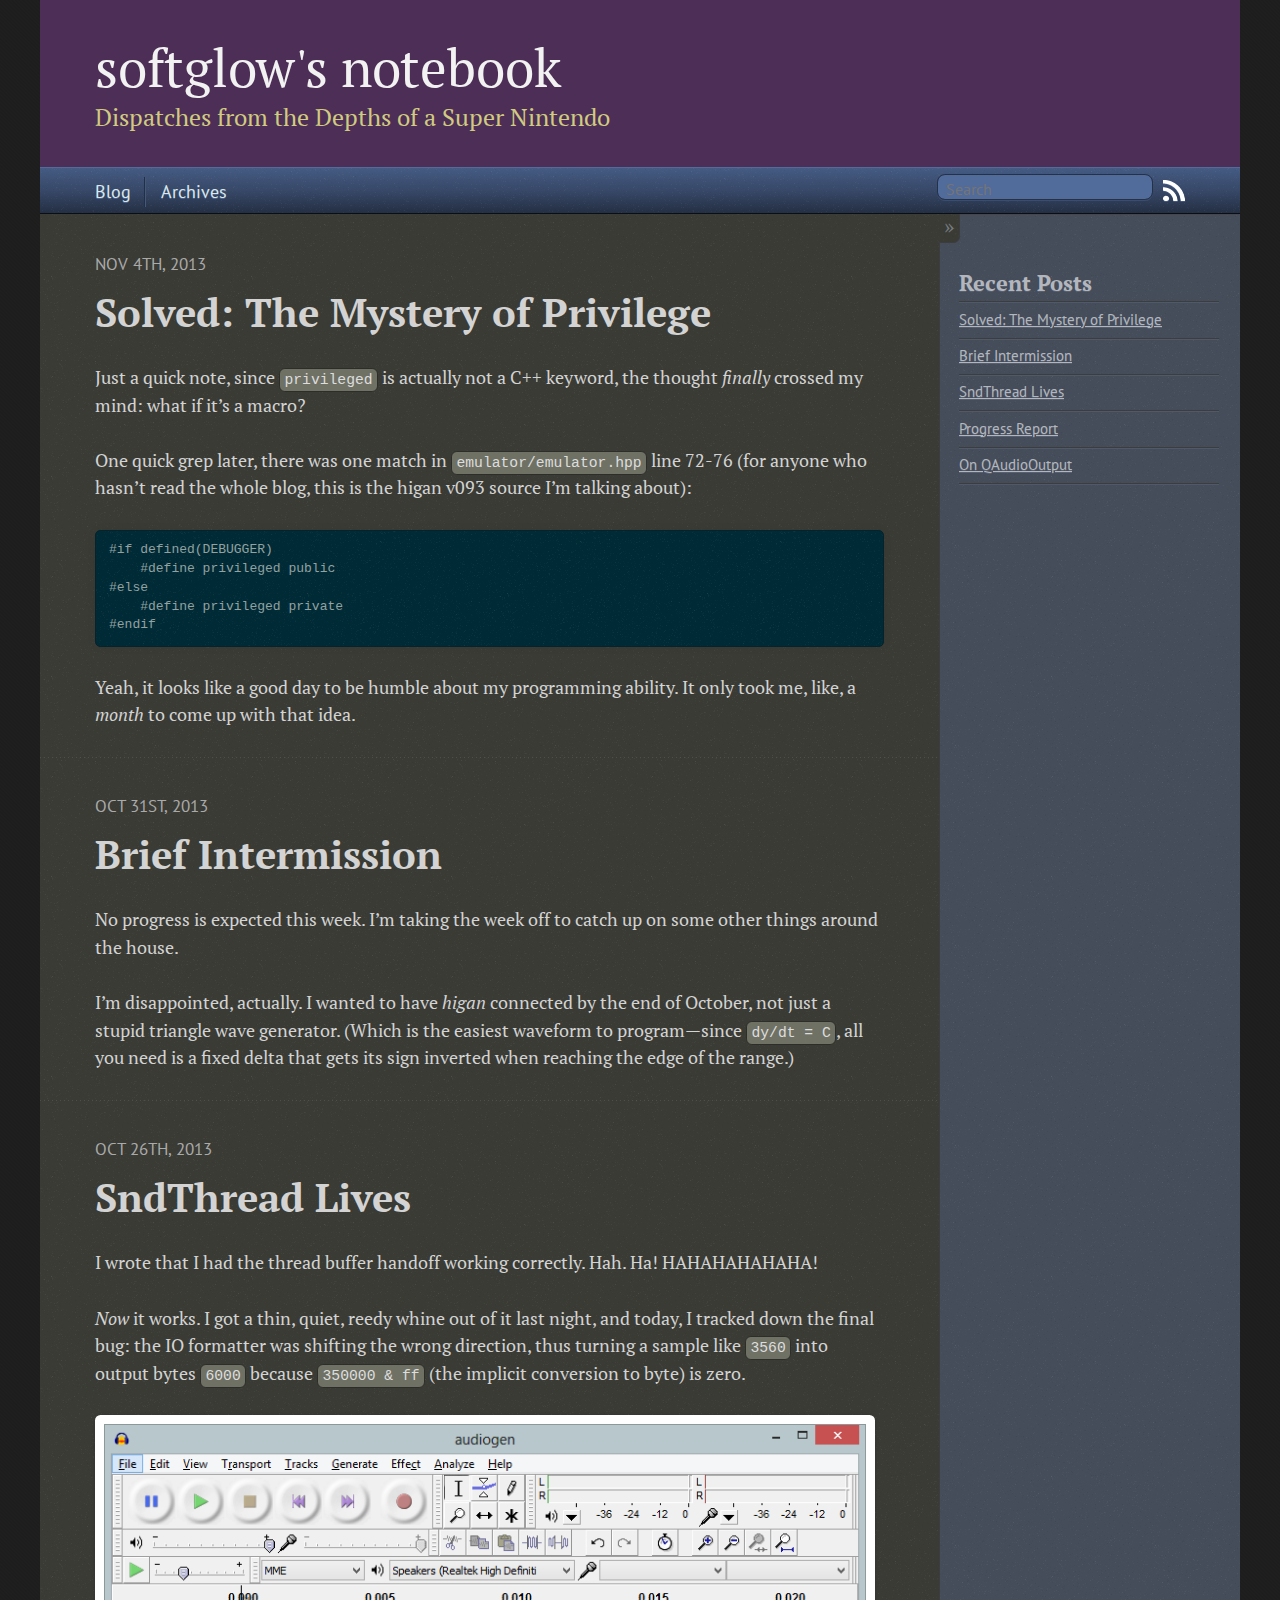
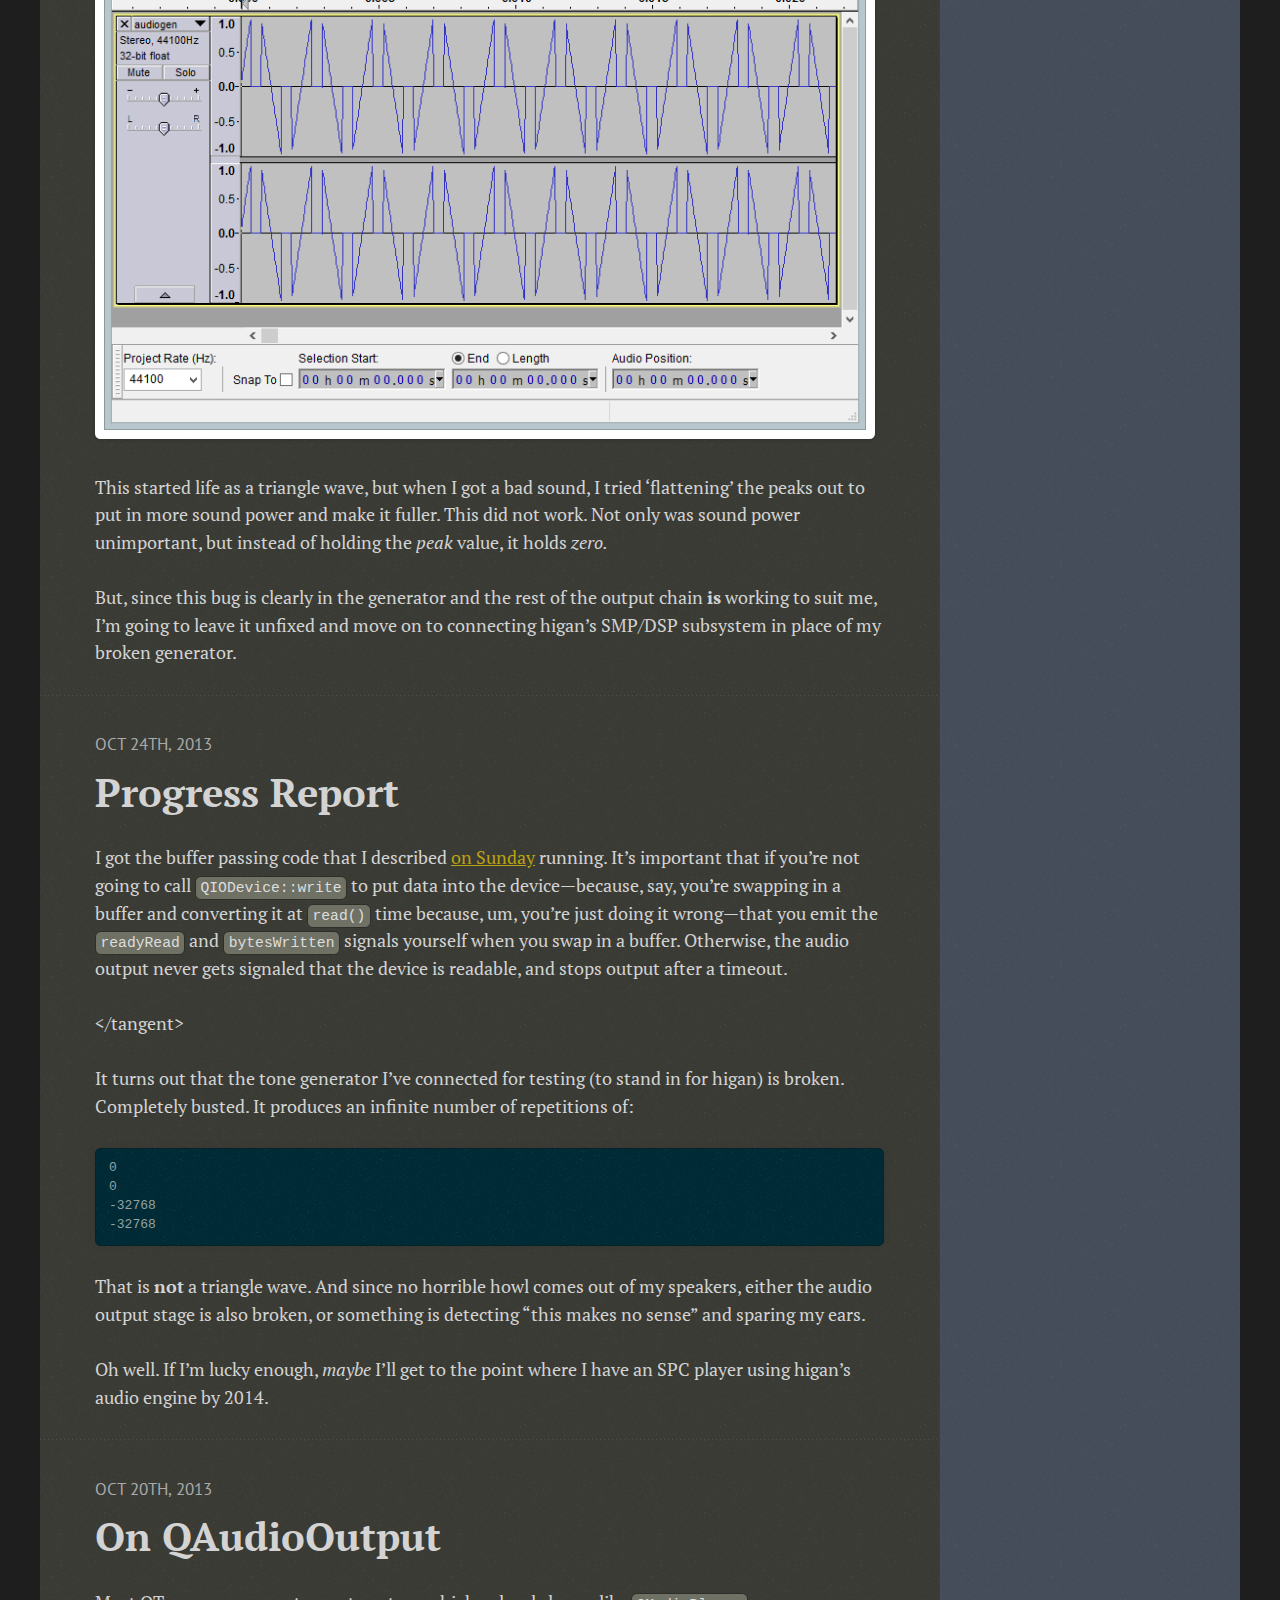
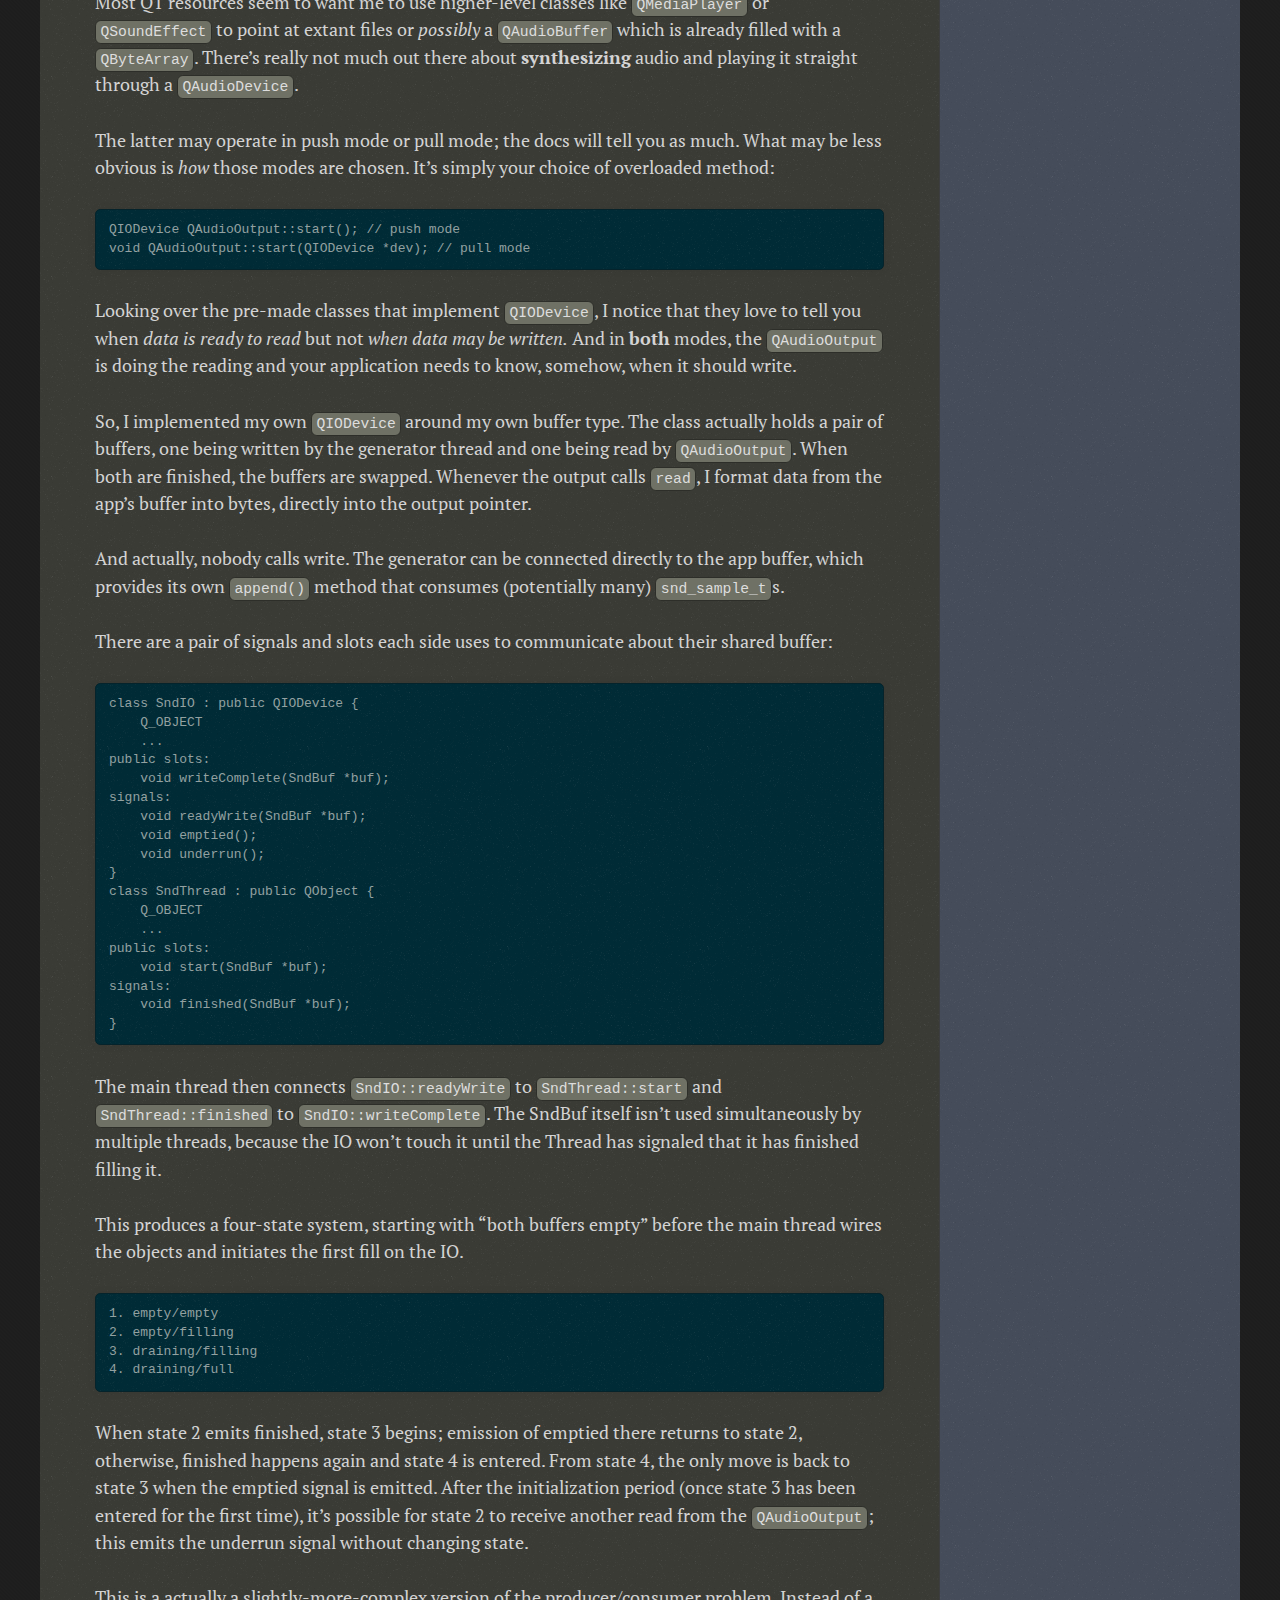
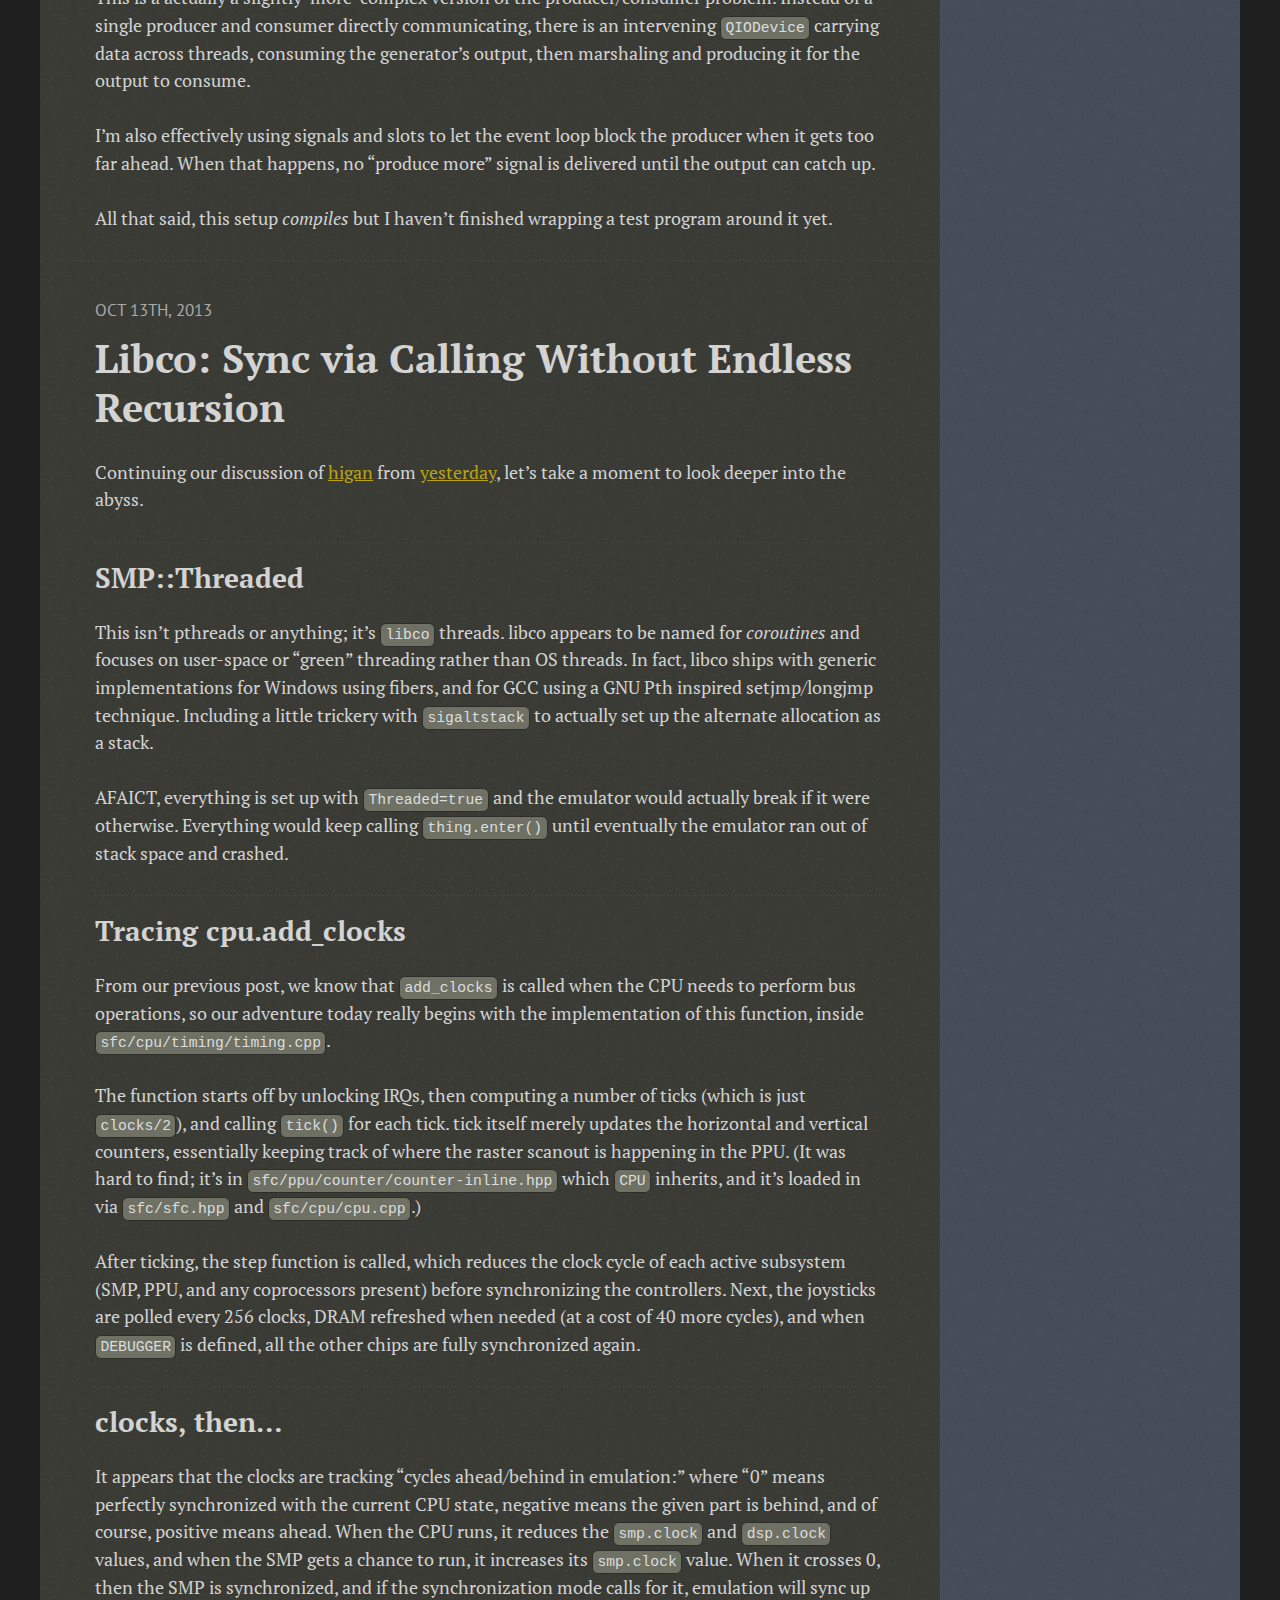
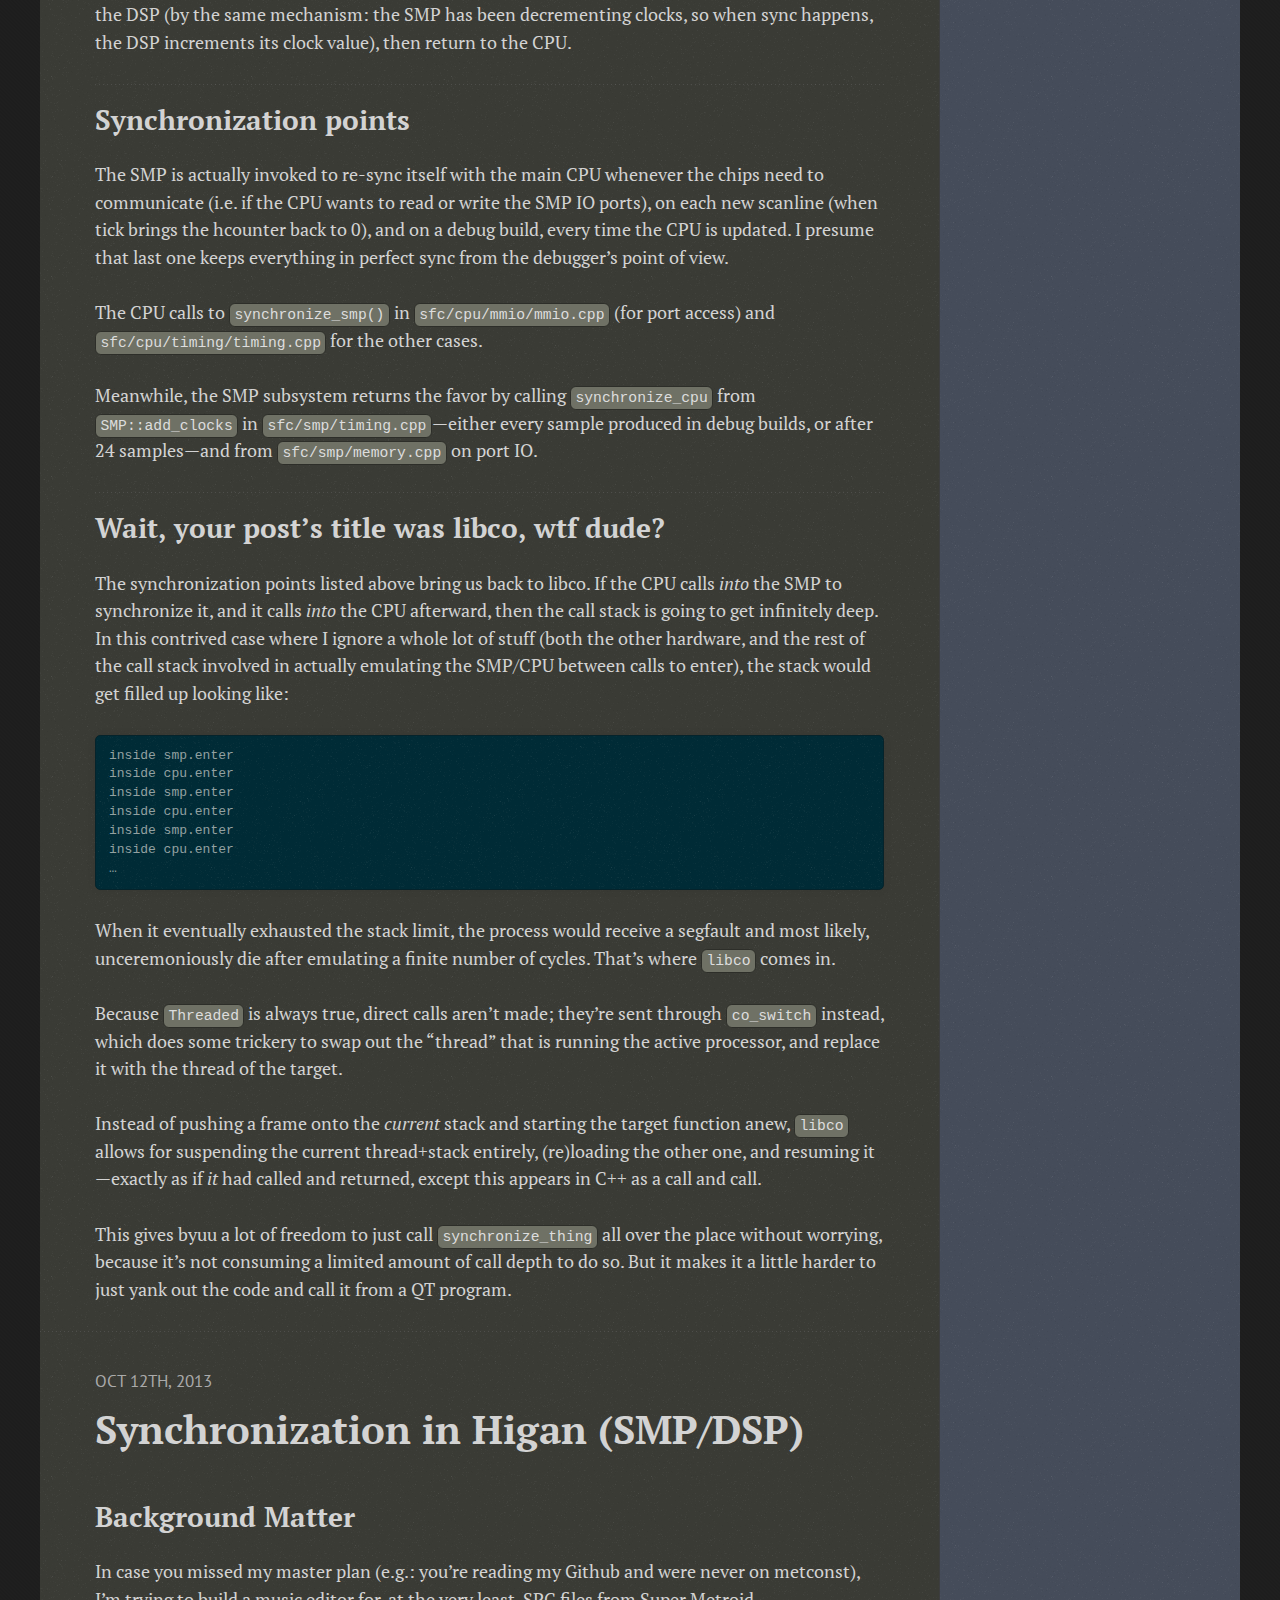
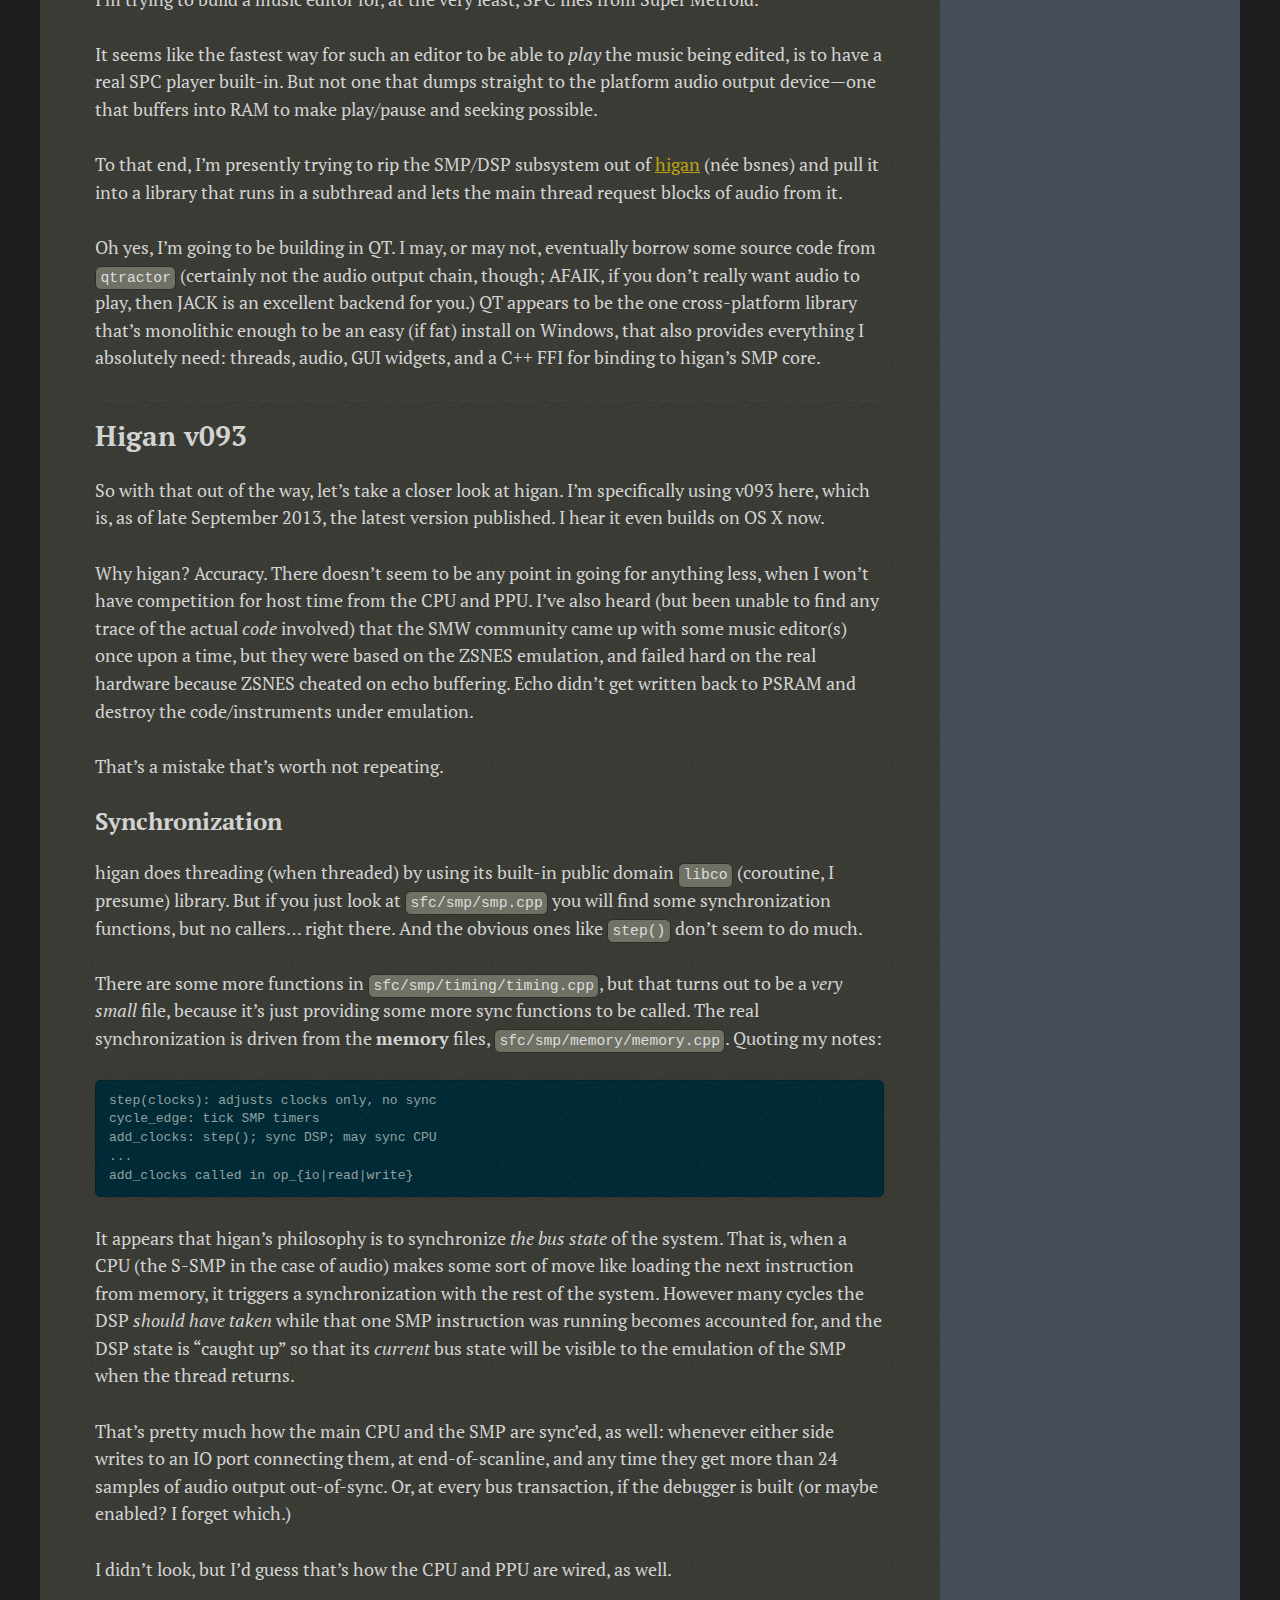
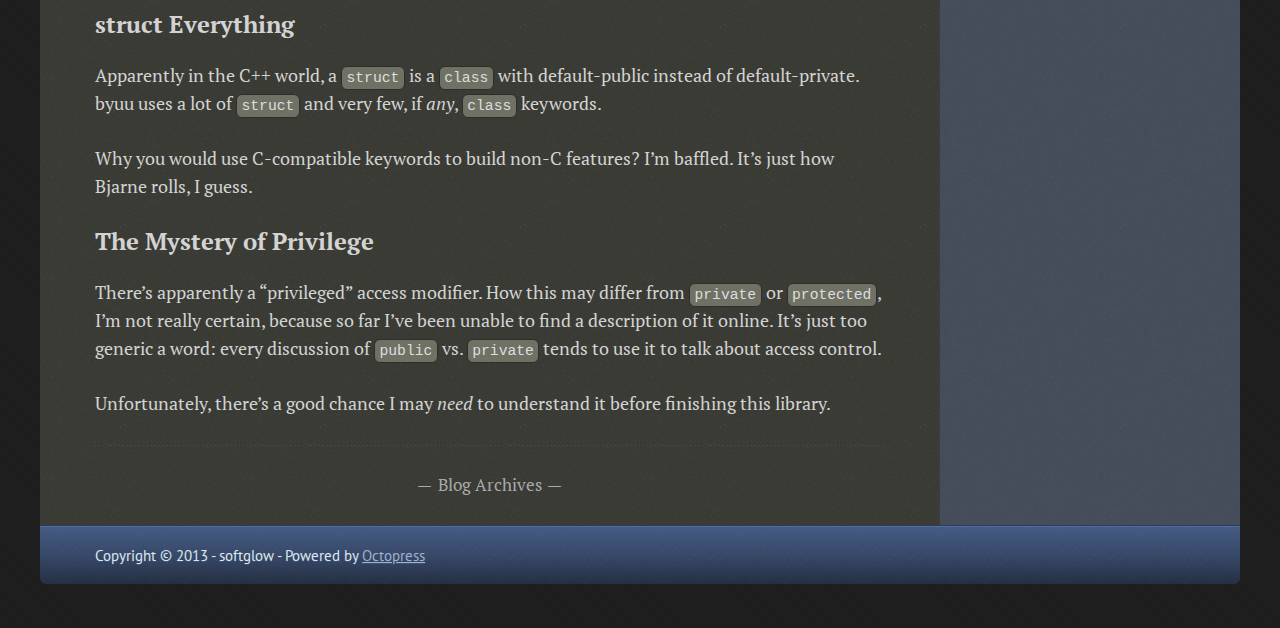
==== commit 91b44109: "Site updated at 2013-11-05 00:38:25 UTC" ====
--- a/index.html
+++ b/index.html
@@ -9,8 +9,8 @@
   <meta name="author" content="softglow">
 
   
-  <meta name="description" content="No progress is expected this week. I&rsquo;m taking the week off to catch up on
-some other things around the house. I&rsquo;m disappointed, actually &hellip;">
+  <meta name="description" content="Just a quick note, since privileged is actually not a C++ keyword, the
+thought finally crossed my mind: what if it&rsquo;s a macro? One quick grep &hellip;">
   
 
   <!-- http://t.co/dKP3o1e -->
@@ -66,6 +66,57 @@
     <div id="content">
       <div class="blog-index">
   
+  
+  
+    <article>
+      
+  <header>
+    
+      <h1 class="entry-title"><a href="/blog/2013/11/04/solved-the-mystery-of-privilege/">Solved: The Mystery of Privilege</a></h1>
+    
+    
+      <p class="meta">
+        
+
+
+
+
+
+
+
+
+  
+
+
+<time datetime="2013-11-04T19:30:00-05:00" pubdate data-updated="true">Nov 4<span>th</span>, 2013</time>
+        
+      </p>
+    
+  </header>
+
+
+  <div class="entry-content"><p>Just a quick note, since <code>privileged</code> is actually not a C++ keyword, the
+thought <em>finally</em> crossed my mind: what if it&rsquo;s a macro?</p>
+
+<p>One quick grep later, there was one match in <code>emulator/emulator.hpp</code> line
+72-76 (for anyone who hasn&rsquo;t read the whole blog, this is the higan v093
+source I&rsquo;m talking about):</p>
+
+<pre><code>#if defined(DEBUGGER)
+    #define privileged public
+#else
+    #define privileged private
+#endif
+</code></pre>
+
+<p>Yeah, it looks like a good day to be humble about my programming ability.  It
+only took me, like, a <em>month</em> to come up with that idea.</p>
+</div>
+  
+  
+
+
+    </article>
   
   
     <article>
@@ -620,6 +671,10 @@
   <ul id="recent_posts">
     
       <li class="post">
+        <a href="/blog/2013/11/04/solved-the-mystery-of-privilege/">Solved: The Mystery of Privilege</a>
+      </li>
+    
+      <li class="post">
         <a href="/blog/2013/10/31/brief-intermission/">Brief Intermission</a>
       </li>
     
@@ -633,10 +688,6 @@
     
       <li class="post">
         <a href="/blog/2013/10/20/on-qaudiooutput/">On QAudioOutput</a>
-      </li>
-    
-      <li class="post">
-        <a href="/blog/2013/10/13/libco-sync-via-calling/">Libco: Sync via Calling Without Endless Recursion</a>
       </li>
     
   </ul>
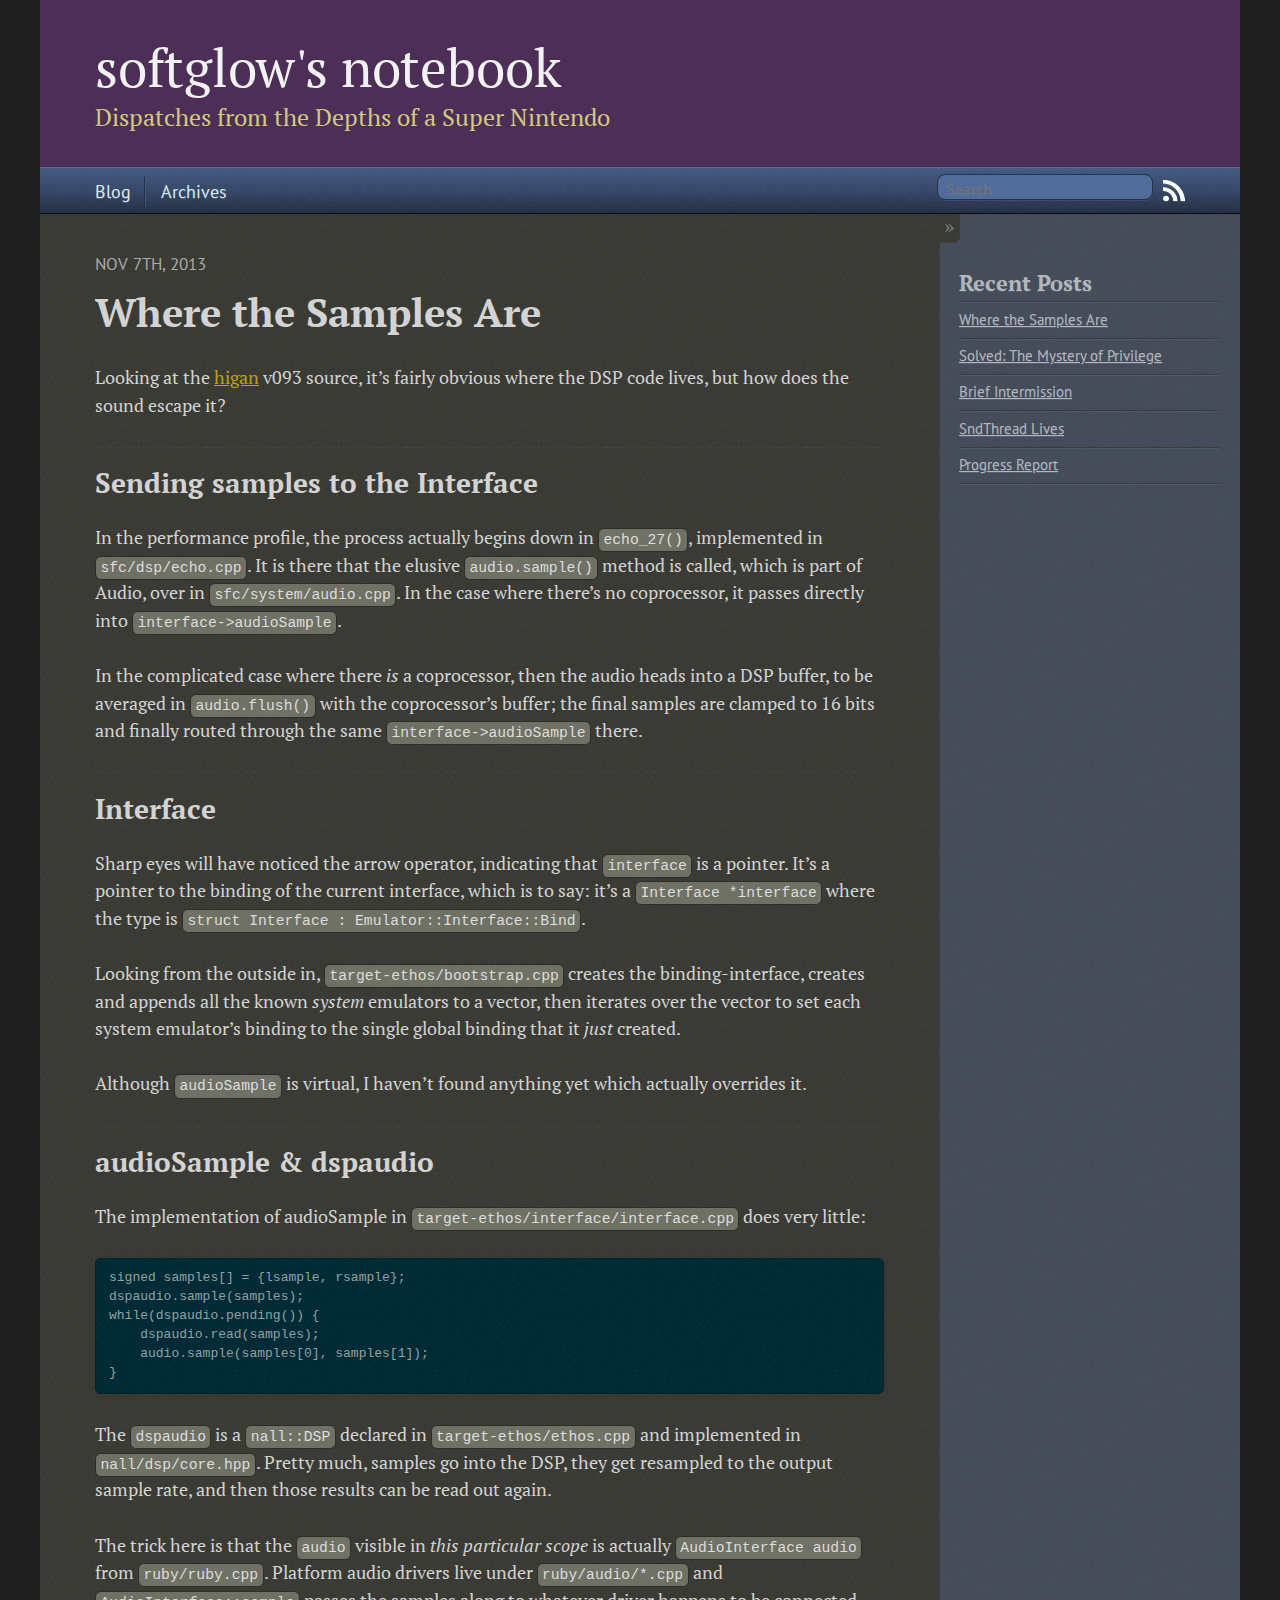
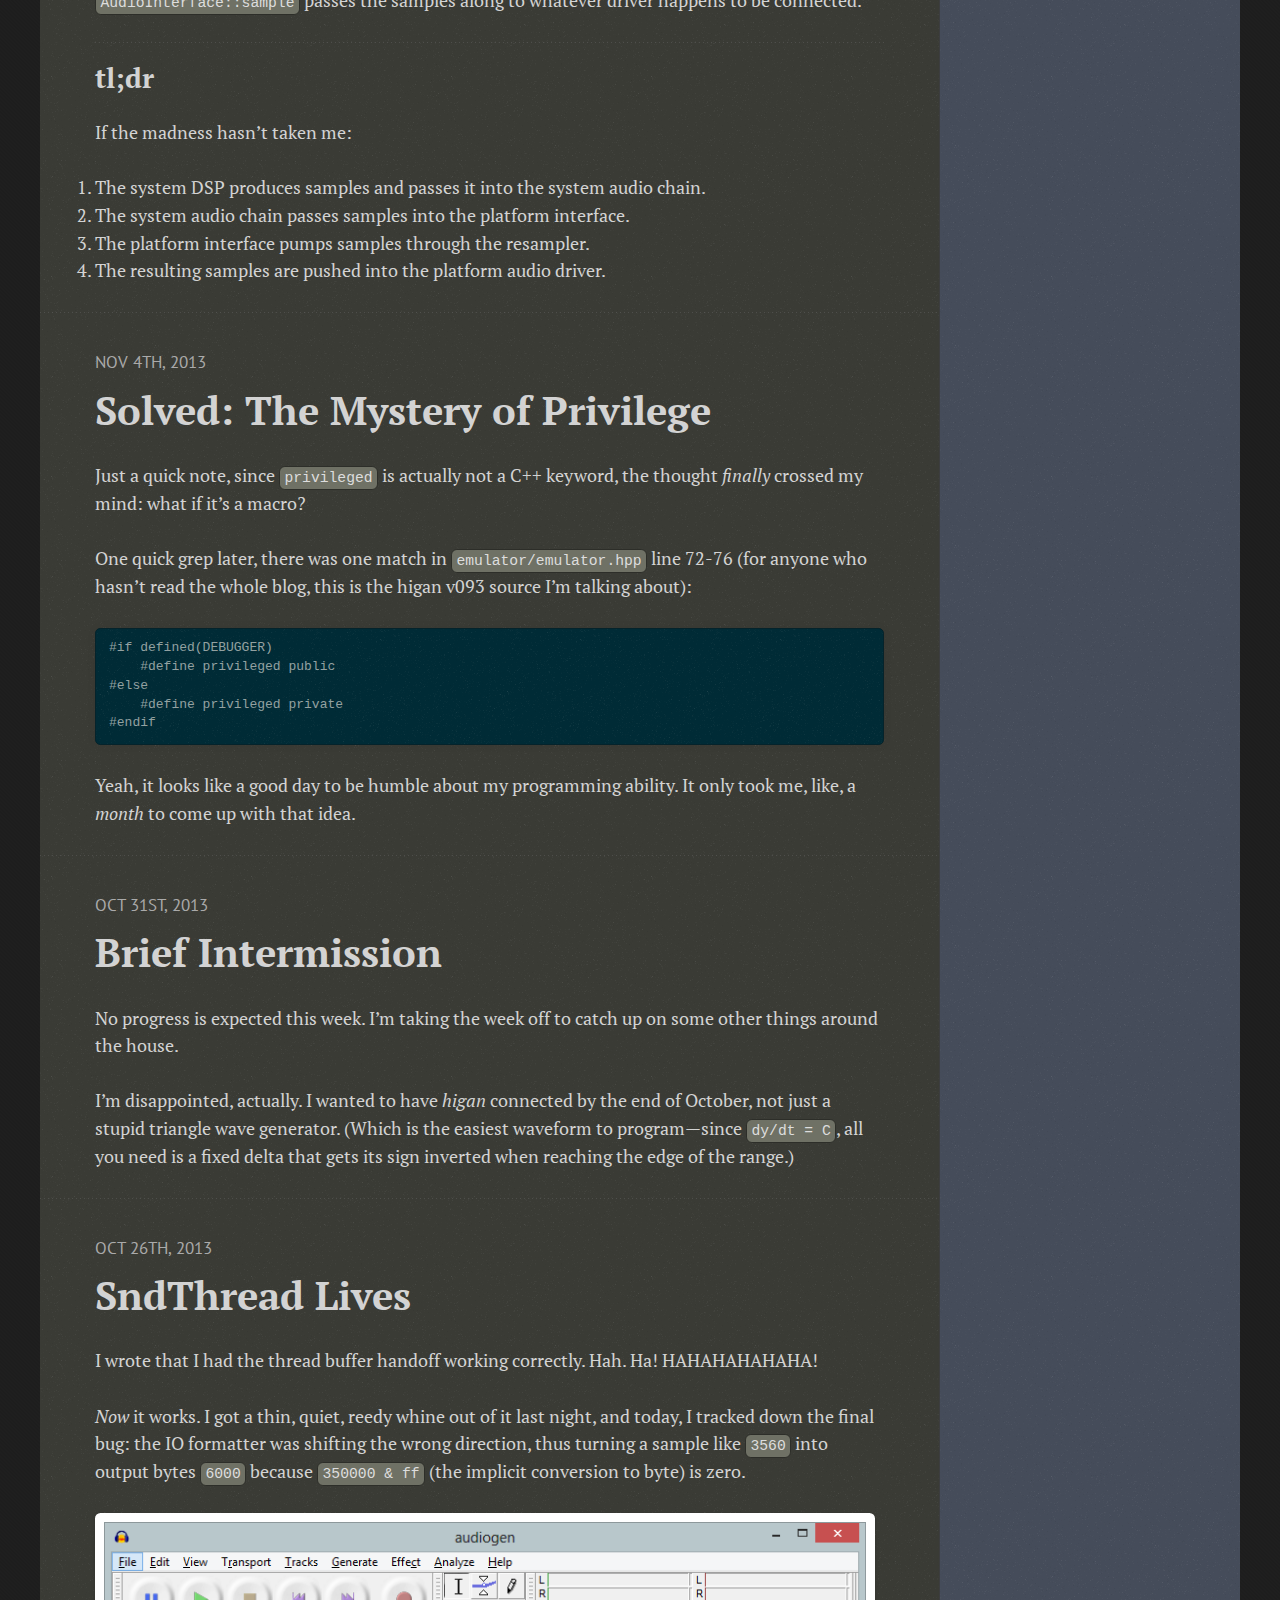
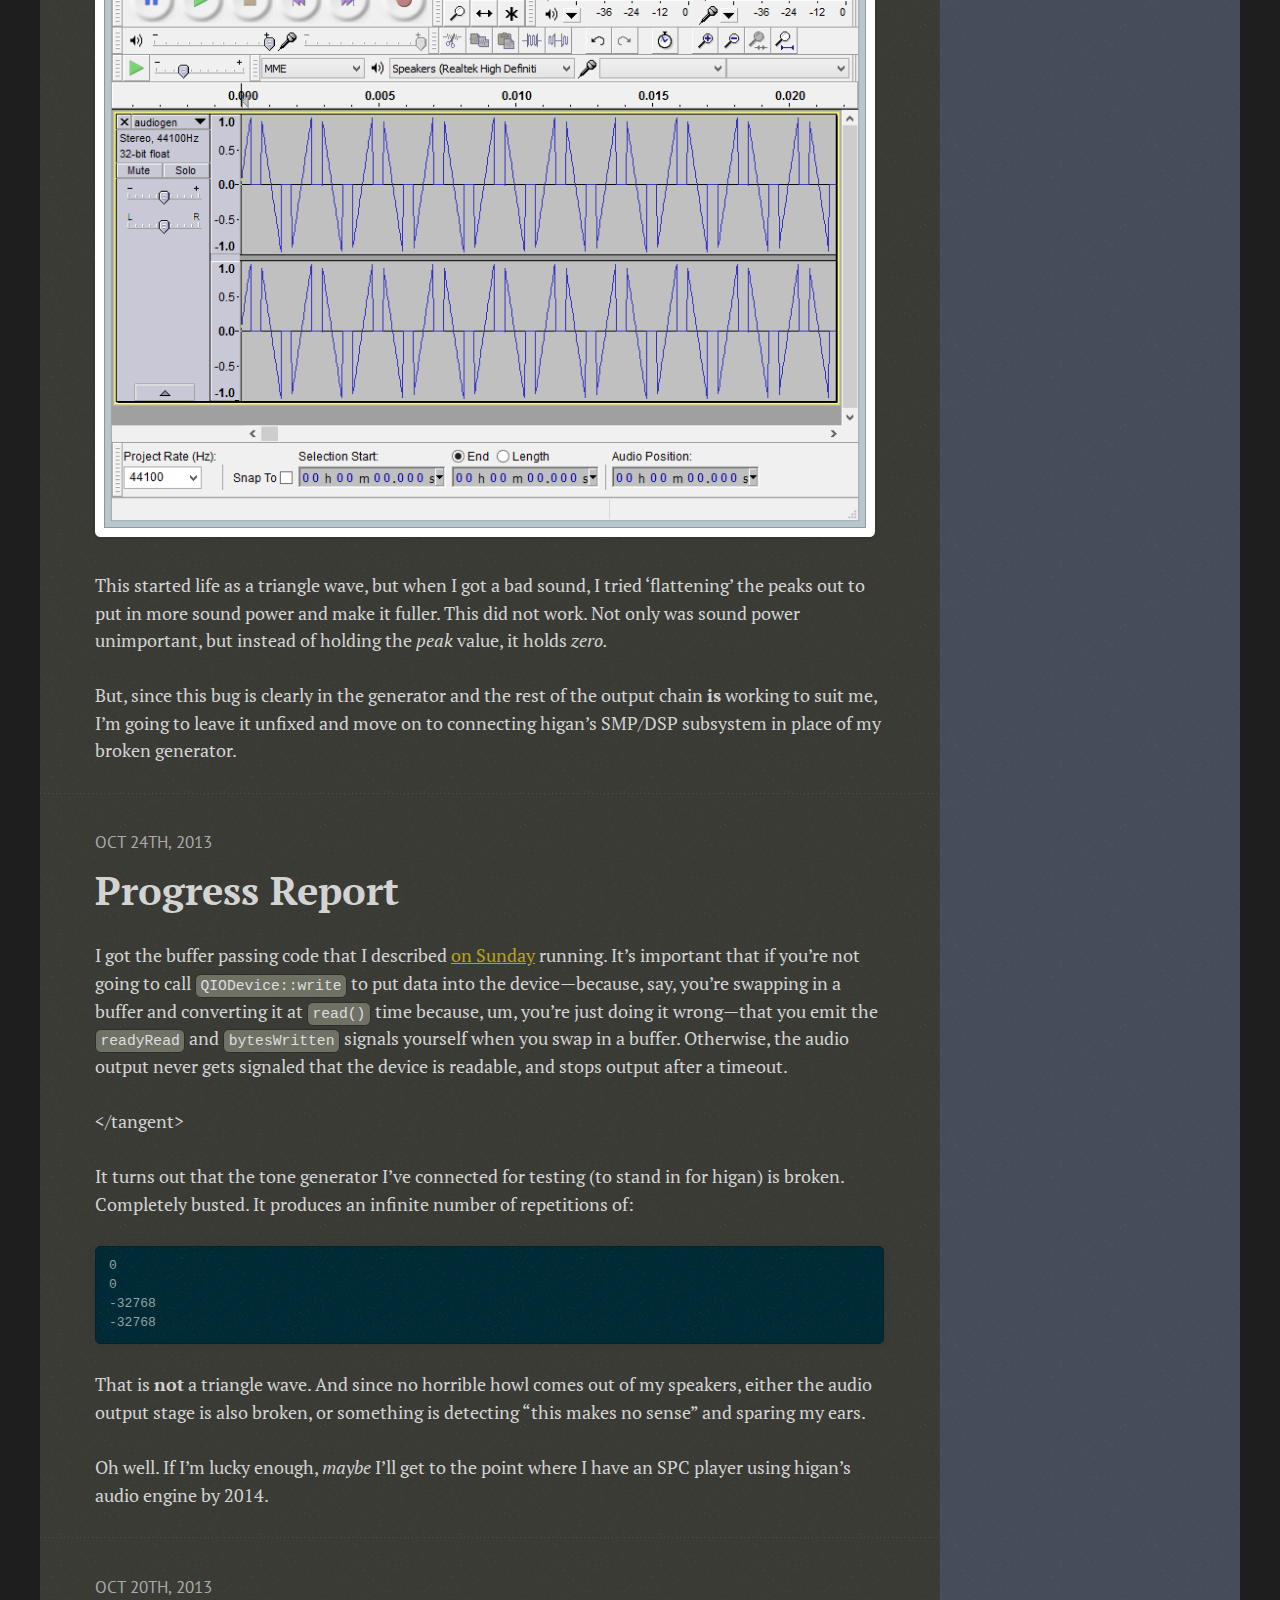
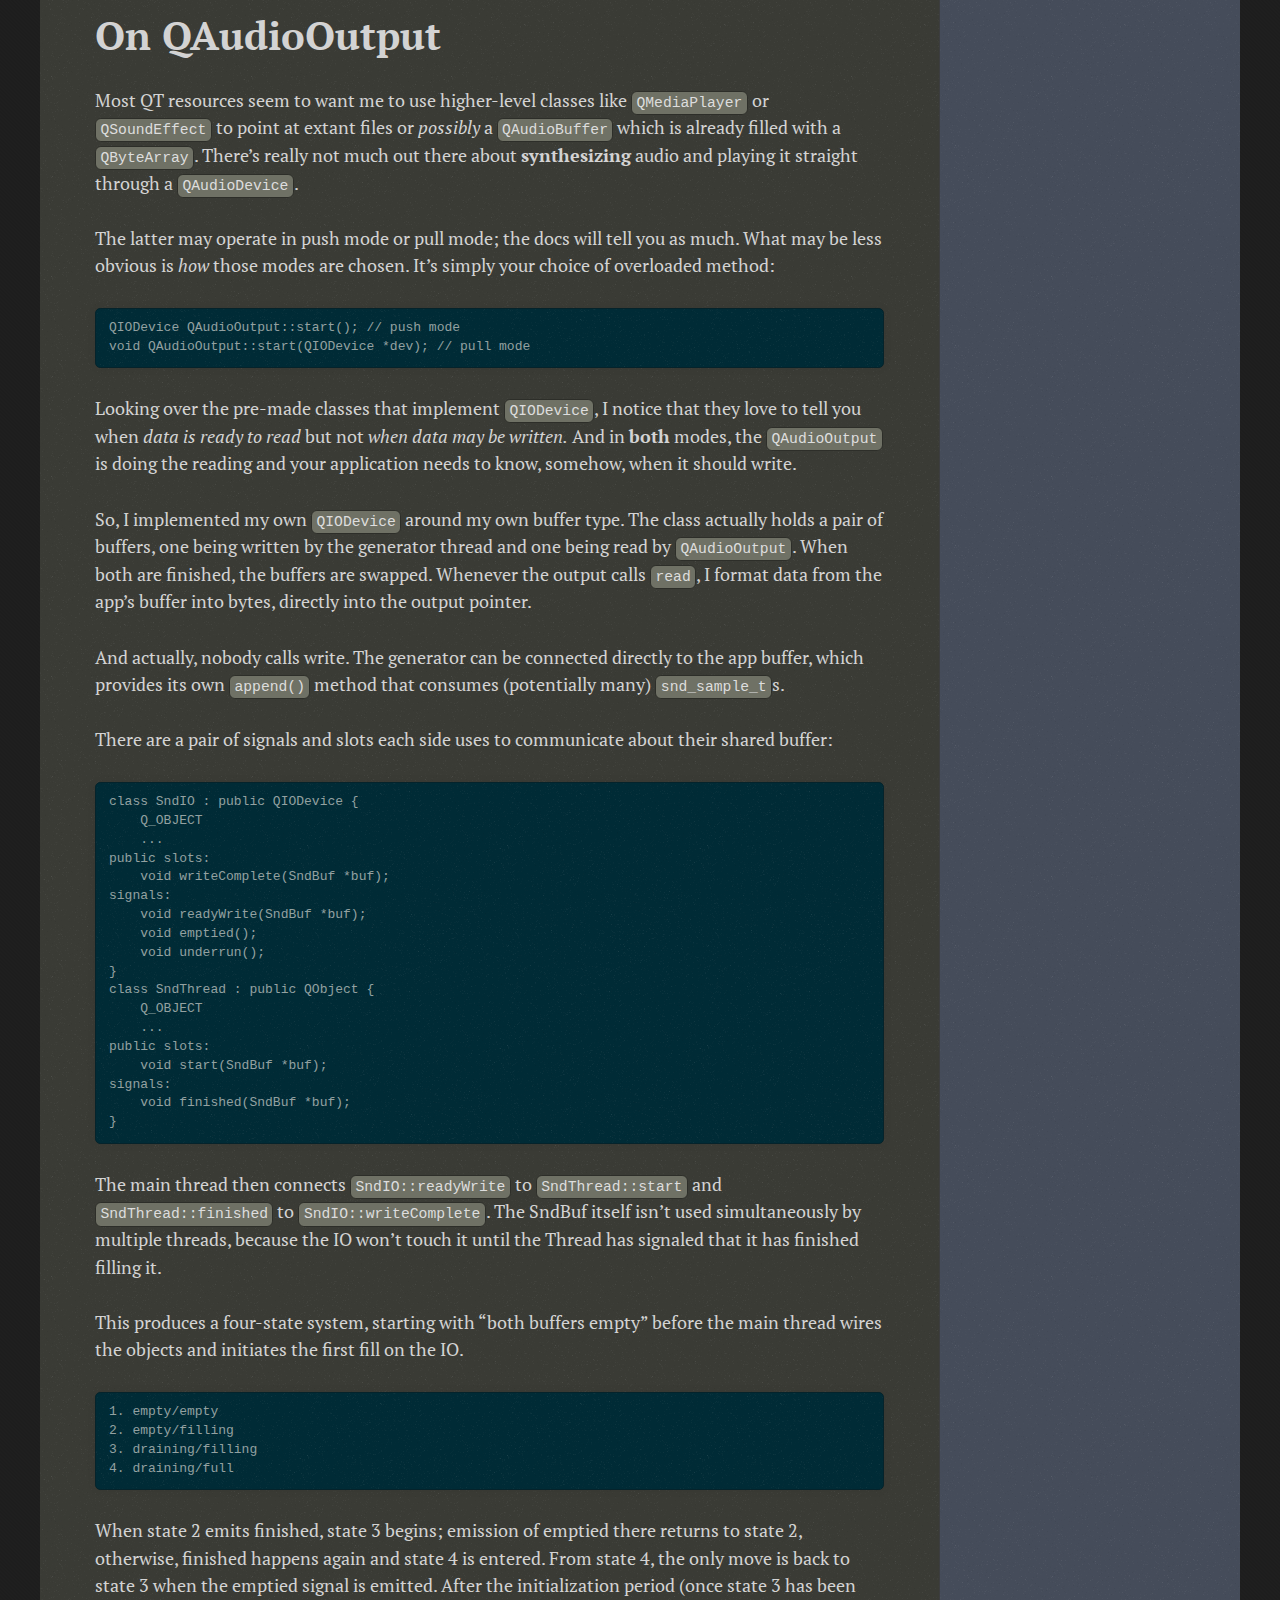
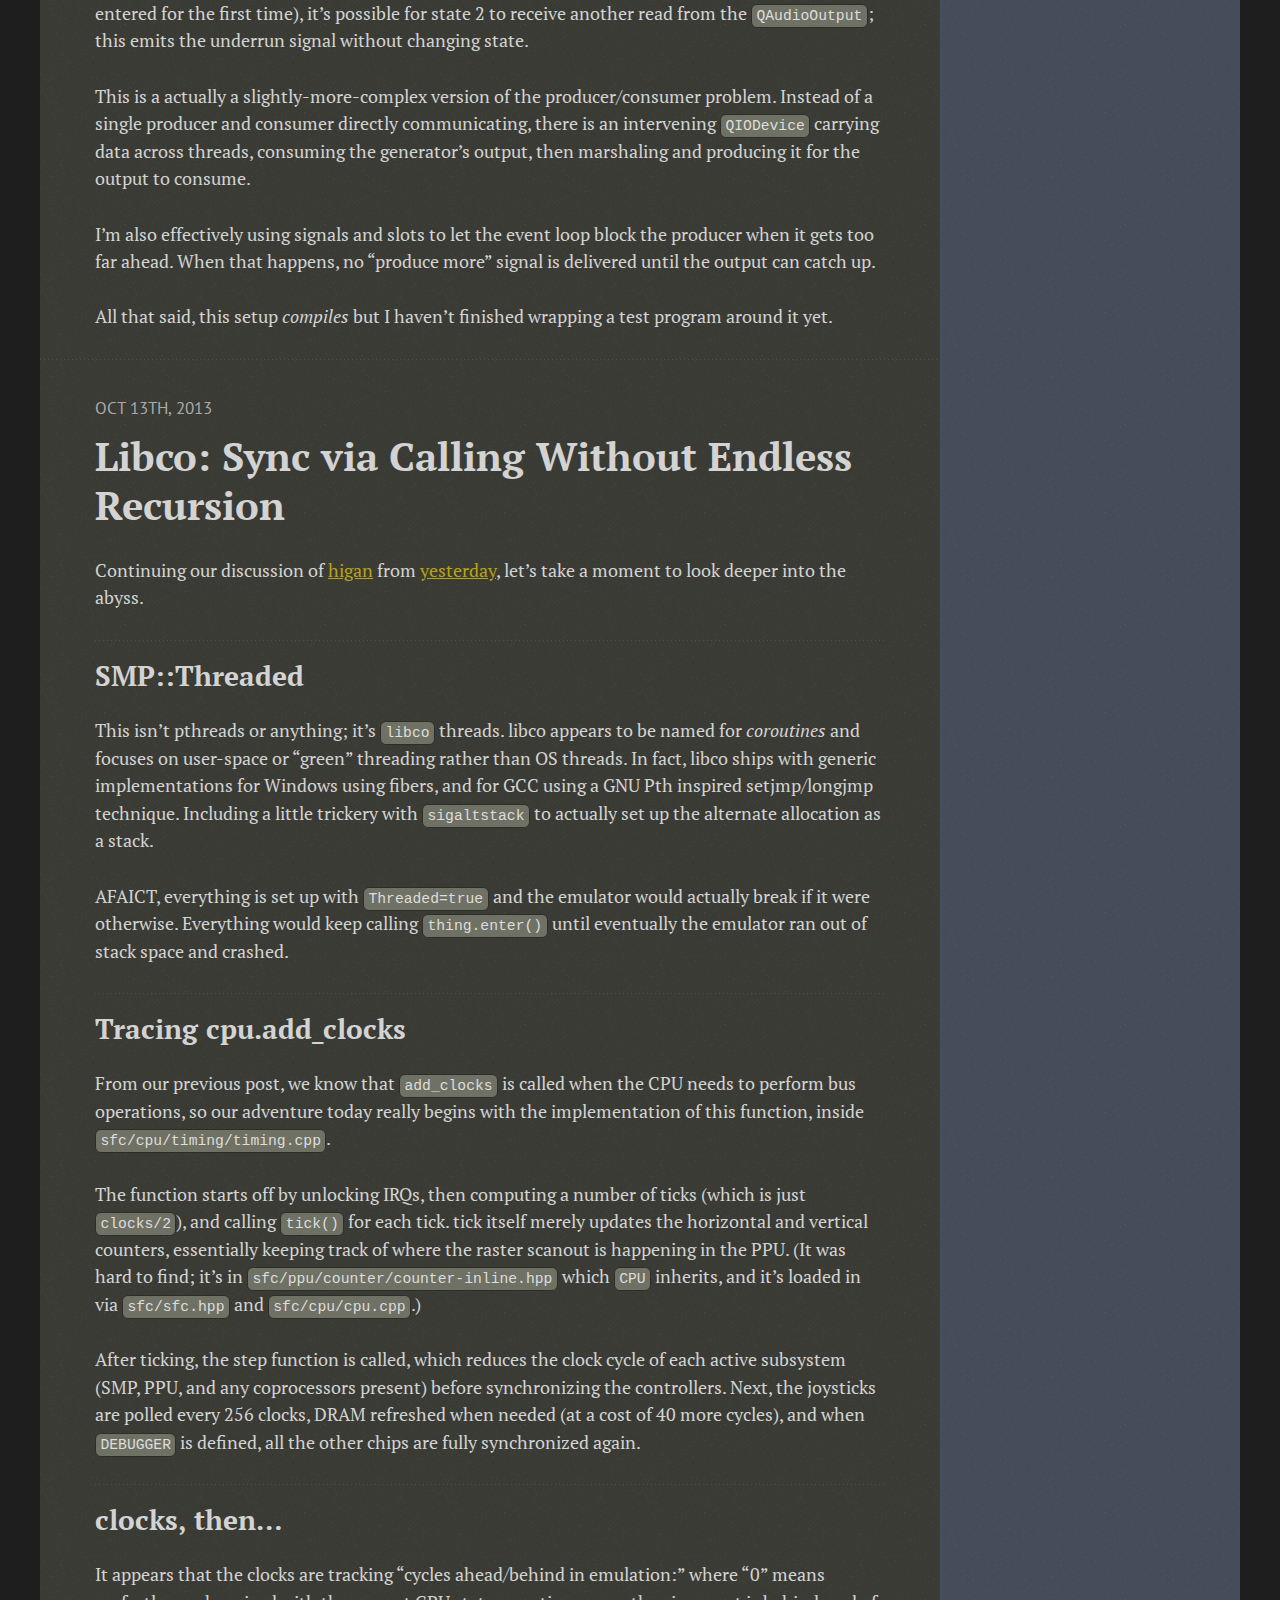
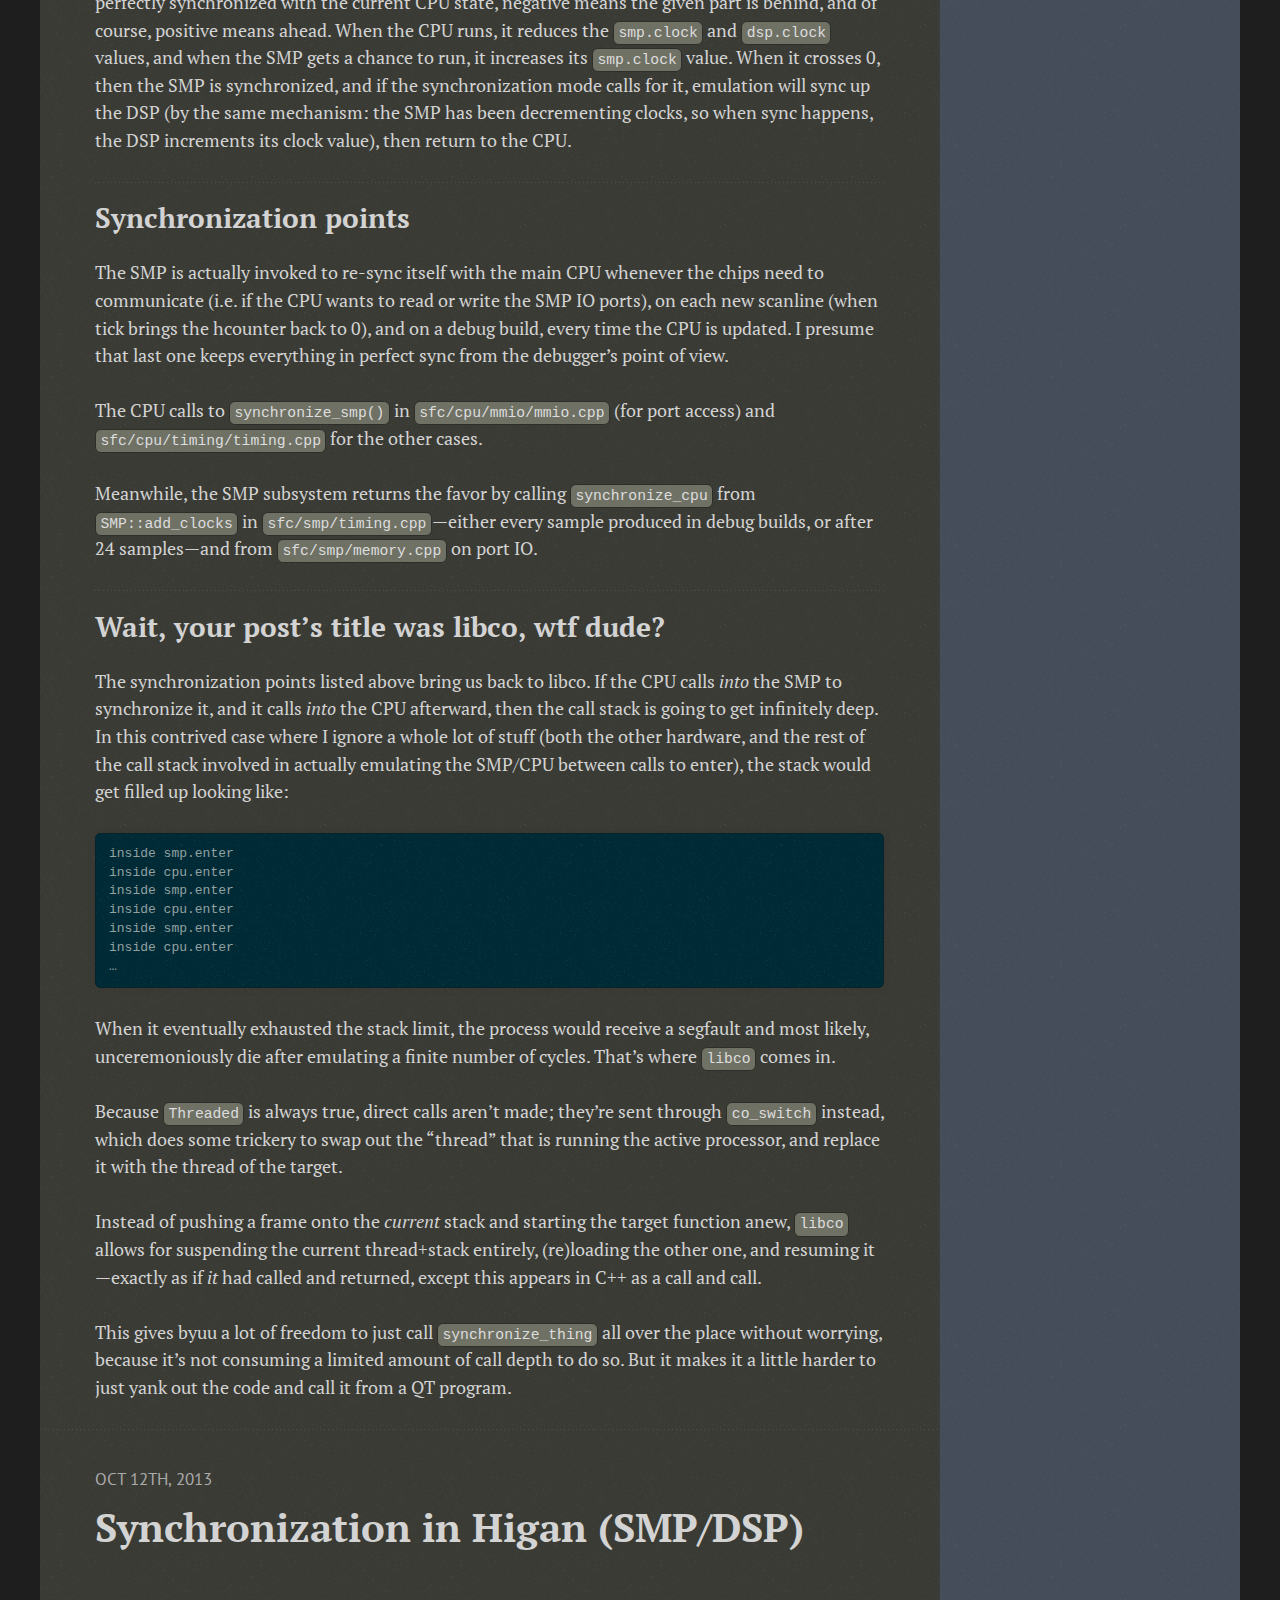
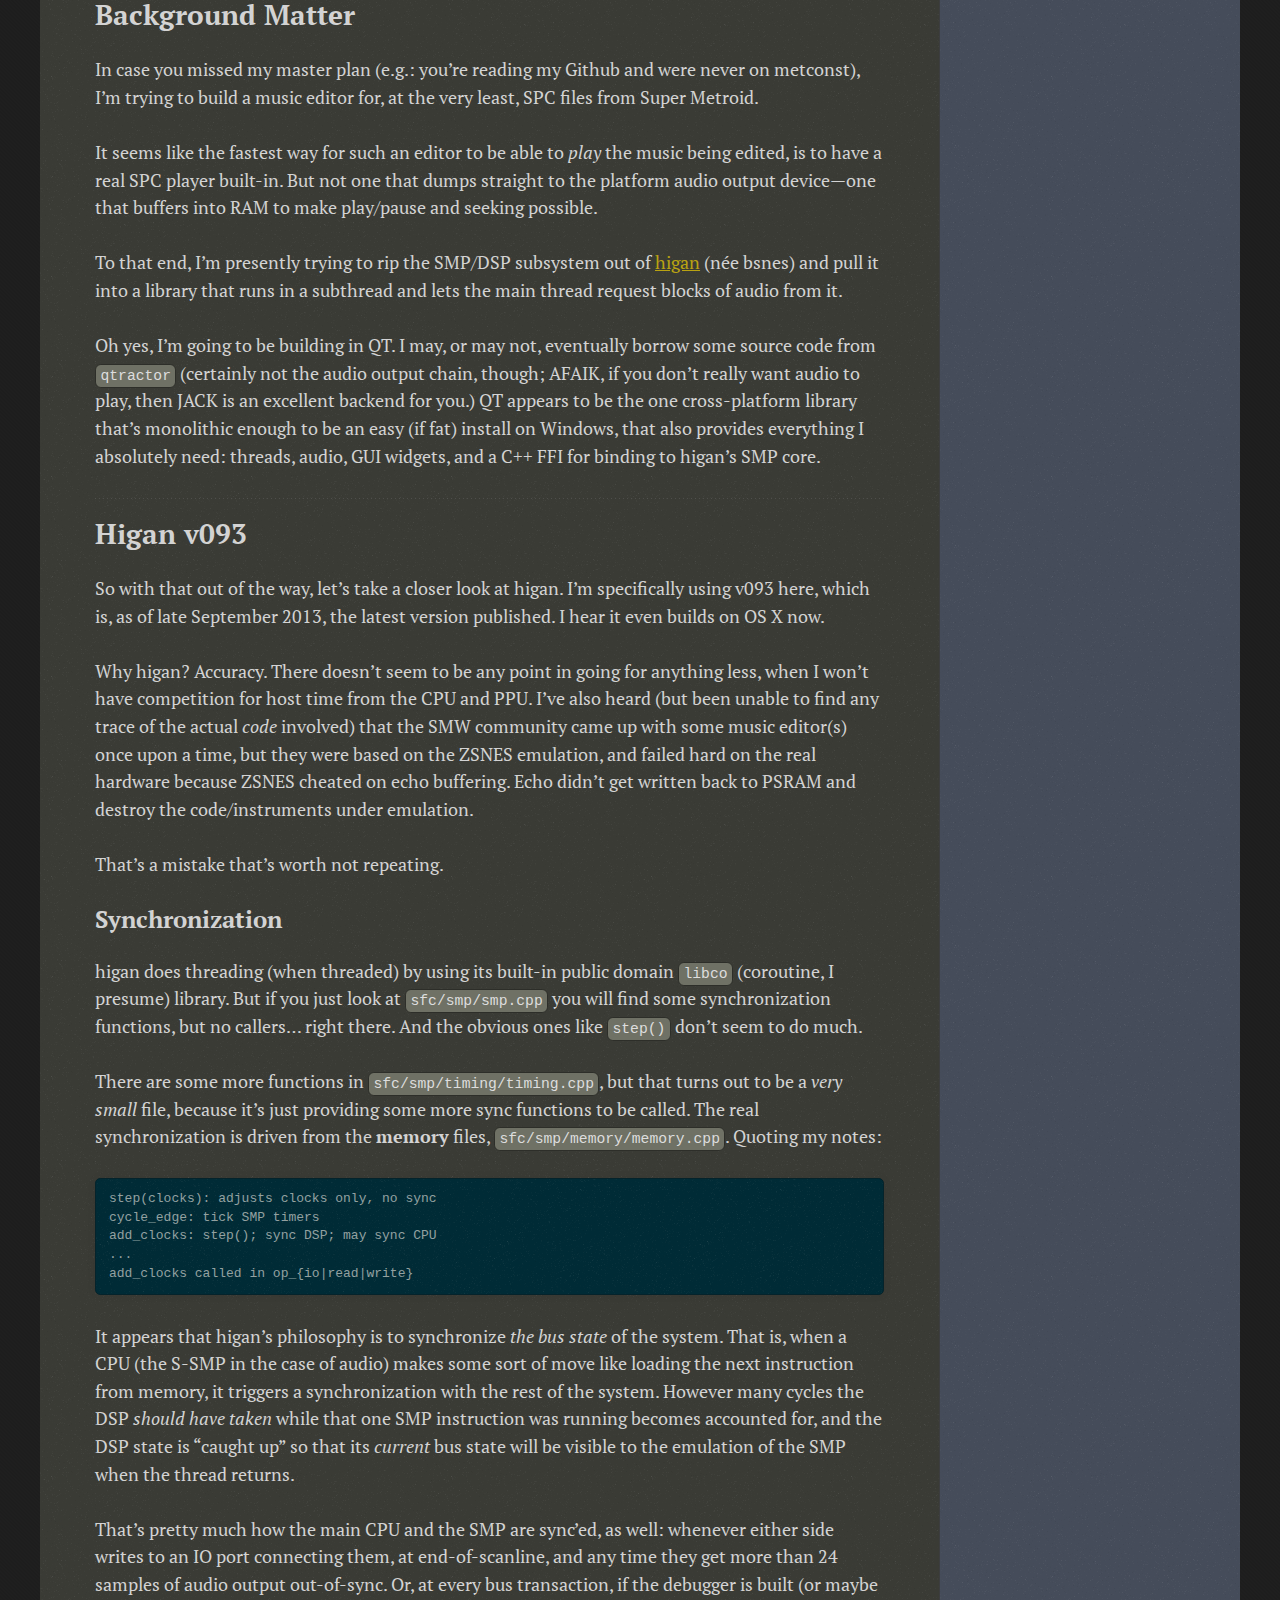
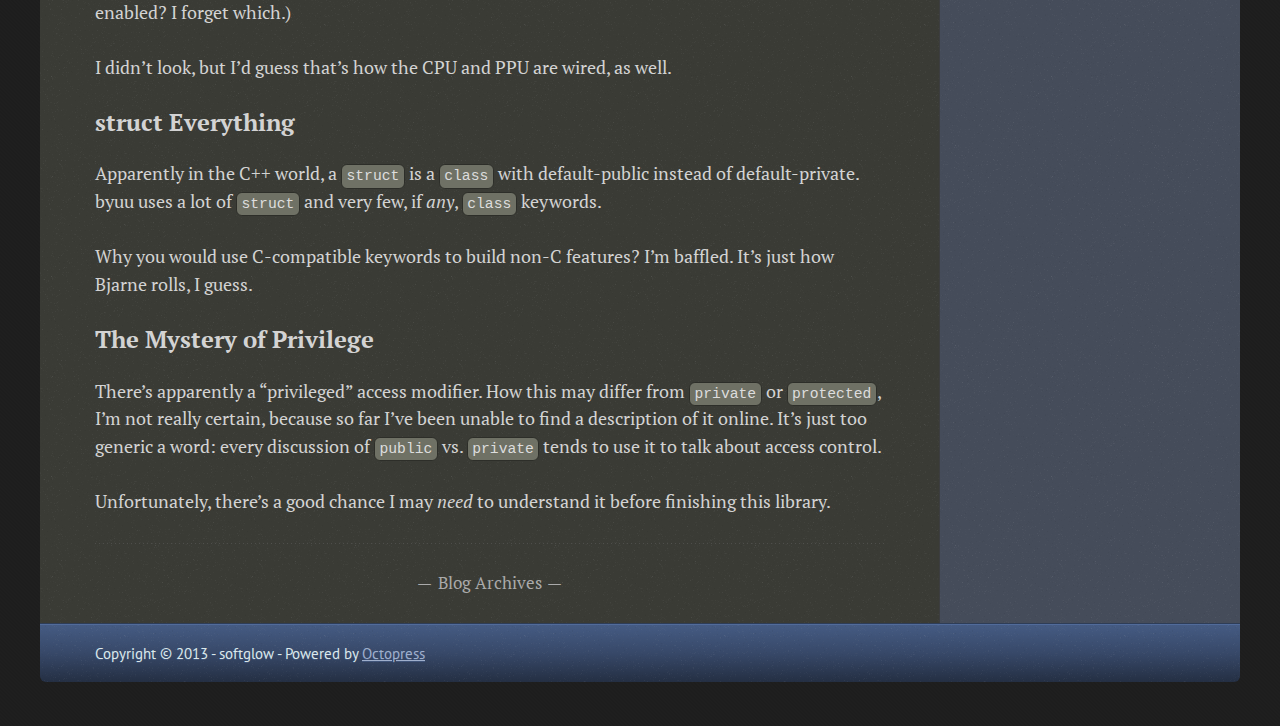
==== commit 72bdf1a4: "Site updated at 2013-11-08 02:20:39 UTC" ====
--- a/index.html
+++ b/index.html
@@ -9,8 +9,8 @@
   <meta name="author" content="softglow">
 
   
-  <meta name="description" content="Just a quick note, since privileged is actually not a C++ keyword, the
-thought finally crossed my mind: what if it&rsquo;s a macro? One quick grep &hellip;">
+  <meta name="description" content="Looking at the higan v093 source, it&rsquo;s fairly
+obvious where the DSP code lives, but how does the sound escape it? Sending samples to the &hellip;">
   
 
   <!-- http://t.co/dKP3o1e -->
@@ -66,6 +66,106 @@
     <div id="content">
       <div class="blog-index">
   
+  
+  
+    <article>
+      
+  <header>
+    
+      <h1 class="entry-title"><a href="/blog/2013/11/07/where-the-samples-are/">Where the Samples Are</a></h1>
+    
+    
+      <p class="meta">
+        
+
+
+
+
+
+
+
+
+  
+
+
+<time datetime="2013-11-07T20:58:00-05:00" pubdate data-updated="true">Nov 7<span>th</span>, 2013</time>
+        
+      </p>
+    
+  </header>
+
+
+  <div class="entry-content"><p>Looking at the <a href="http://byuu.org/higan/">higan</a> v093 source, it&rsquo;s fairly
+obvious where the DSP code lives, but how does the sound escape it?</p>
+
+<h2>Sending samples to the Interface</h2>
+
+<p>In the performance profile, the process actually begins down in <code>echo_27()</code>,
+implemented in <code>sfc/dsp/echo.cpp</code>.  It is there that the elusive
+<code>audio.sample()</code> method is called, which is part of Audio, over in
+<code>sfc/system/audio.cpp</code>.  In the case where there&rsquo;s no coprocessor, it passes
+directly into <code>interface-&gt;audioSample</code>.</p>
+
+<p>In the complicated case where there <em>is</em> a coprocessor, then the audio heads
+into a DSP buffer, to be averaged in <code>audio.flush()</code> with the coprocessor&rsquo;s
+buffer; the final samples are clamped to 16 bits and finally routed through
+the same <code>interface-&gt;audioSample</code> there.</p>
+
+<h2>Interface</h2>
+
+<p>Sharp eyes will have noticed the arrow operator, indicating that <code>interface</code>
+is a pointer.  It&rsquo;s a pointer to the binding of the current interface, which
+is to say: it&rsquo;s a <code>Interface *interface</code> where the type is <code>struct Interface :
+Emulator::Interface::Bind</code>.</p>
+
+<p>Looking from the outside in, <code>target-ethos/bootstrap.cpp</code> creates the
+binding-interface, creates and appends all the known <em>system</em> emulators to a
+vector, then iterates over the vector to set each system emulator&rsquo;s binding to
+the single global binding that it <em>just</em> created.</p>
+
+<p>Although <code>audioSample</code> is virtual, I haven&rsquo;t found anything yet which actually
+overrides it.</p>
+
+<h2>audioSample &amp; dspaudio</h2>
+
+<p>The implementation of audioSample in <code>target-ethos/interface/interface.cpp</code>
+does very little:</p>
+
+<pre><code>signed samples[] = {lsample, rsample};
+dspaudio.sample(samples);
+while(dspaudio.pending()) {
+    dspaudio.read(samples);
+    audio.sample(samples[0], samples[1]);
+}
+</code></pre>
+
+<p>The <code>dspaudio</code> is a <code>nall::DSP</code> declared in <code>target-ethos/ethos.cpp</code> and
+implemented in <code>nall/dsp/core.hpp</code>.  Pretty much, samples go into the DSP,
+they get resampled to the output sample rate, and then those results can be
+read out again.</p>
+
+<p>The trick here is that the <code>audio</code> visible in <em>this particular scope</em> is
+actually <code>AudioInterface audio</code> from <code>ruby/ruby.cpp</code>.  Platform audio drivers
+live under <code>ruby/audio/*.cpp</code> and <code>AudioInterface::sample</code> passes the samples
+along to whatever driver happens to be connected.</p>
+
+<h2>tl;dr</h2>
+
+<p>If the madness hasn&rsquo;t taken me:</p>
+
+<ol>
+<li>The system DSP produces samples and passes it into the system audio chain.</li>
+<li>The system audio chain passes samples into the platform interface.</li>
+<li>The platform interface pumps samples through the resampler.</li>
+<li>The resulting samples are pushed into the platform audio driver.</li>
+</ol>
+
+</div>
+  
+  
+
+
+    </article>
   
   
     <article>
@@ -671,6 +771,10 @@
   <ul id="recent_posts">
     
       <li class="post">
+        <a href="/blog/2013/11/07/where-the-samples-are/">Where the Samples Are</a>
+      </li>
+    
+      <li class="post">
         <a href="/blog/2013/11/04/solved-the-mystery-of-privilege/">Solved: The Mystery of Privilege</a>
       </li>
     
@@ -684,10 +788,6 @@
     
       <li class="post">
         <a href="/blog/2013/10/24/progress-report/">Progress Report</a>
-      </li>
-    
-      <li class="post">
-        <a href="/blog/2013/10/20/on-qaudiooutput/">On QAudioOutput</a>
       </li>
     
   </ul>
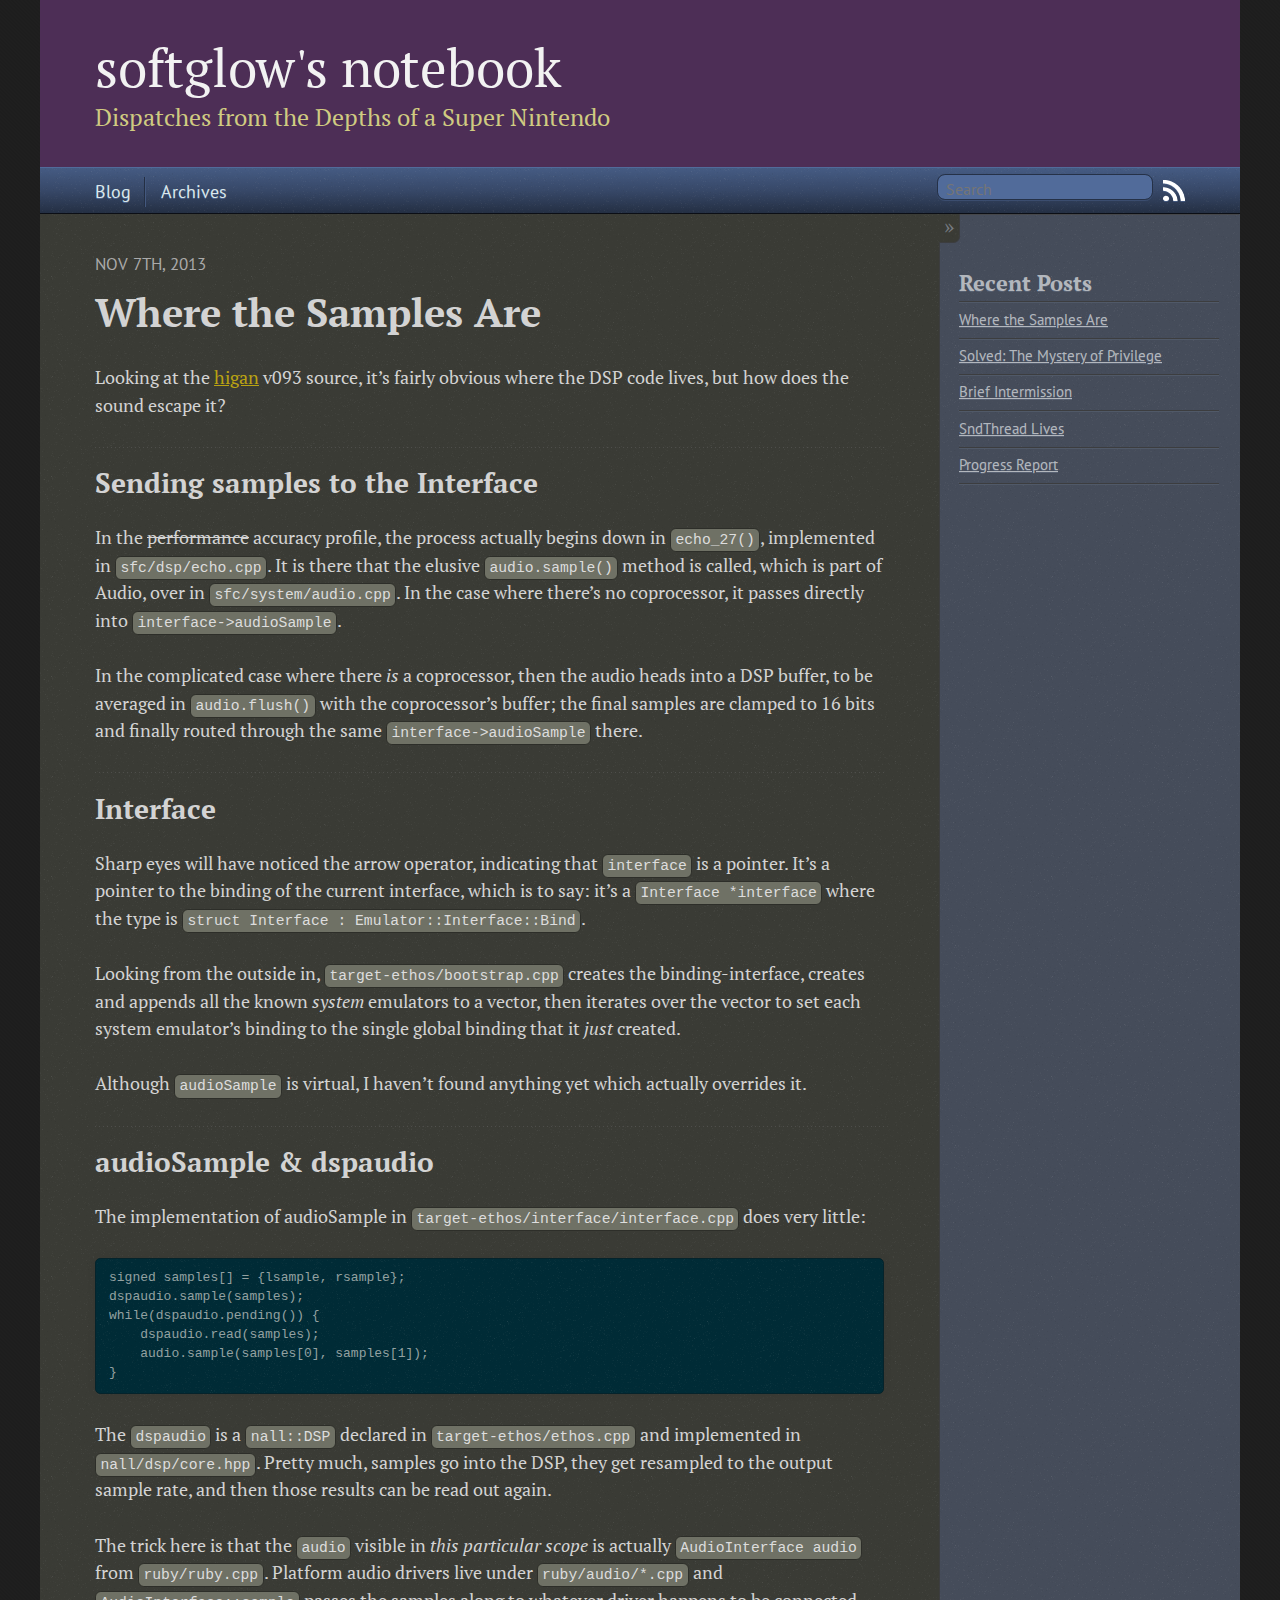
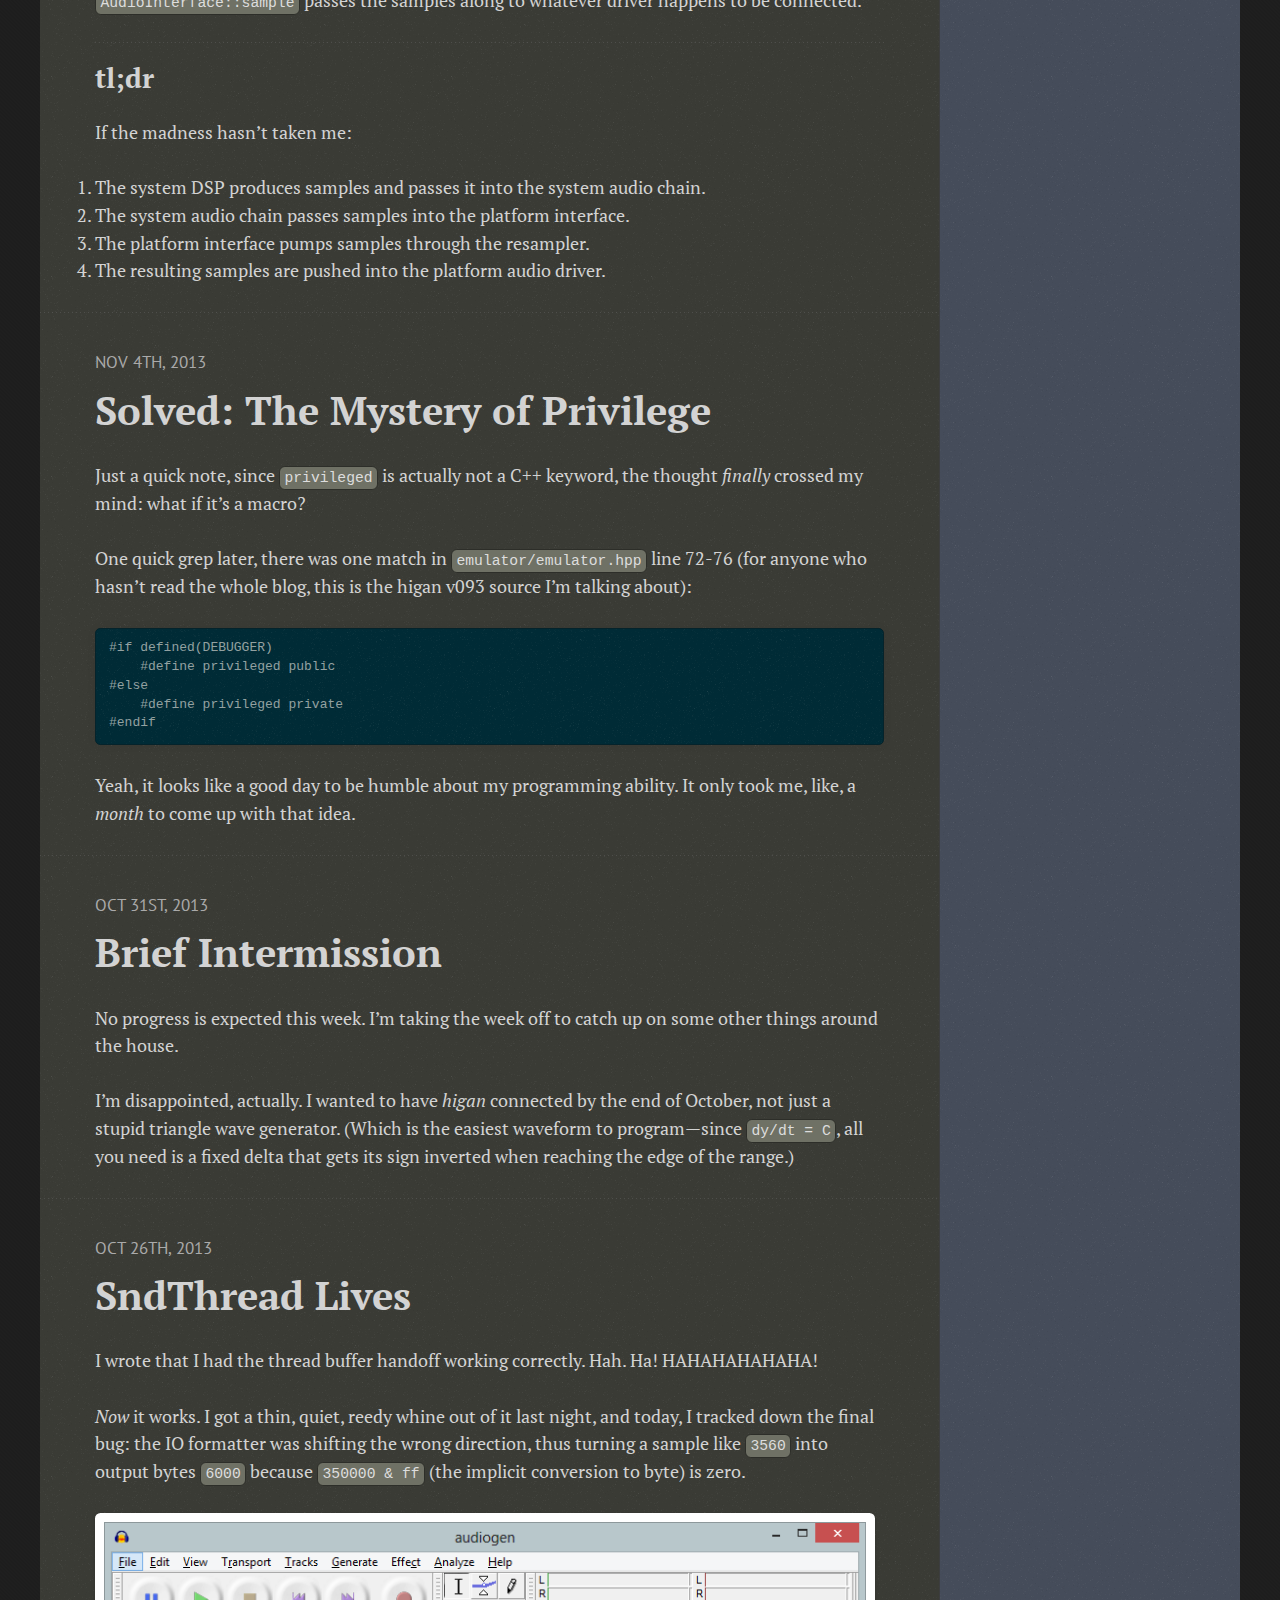
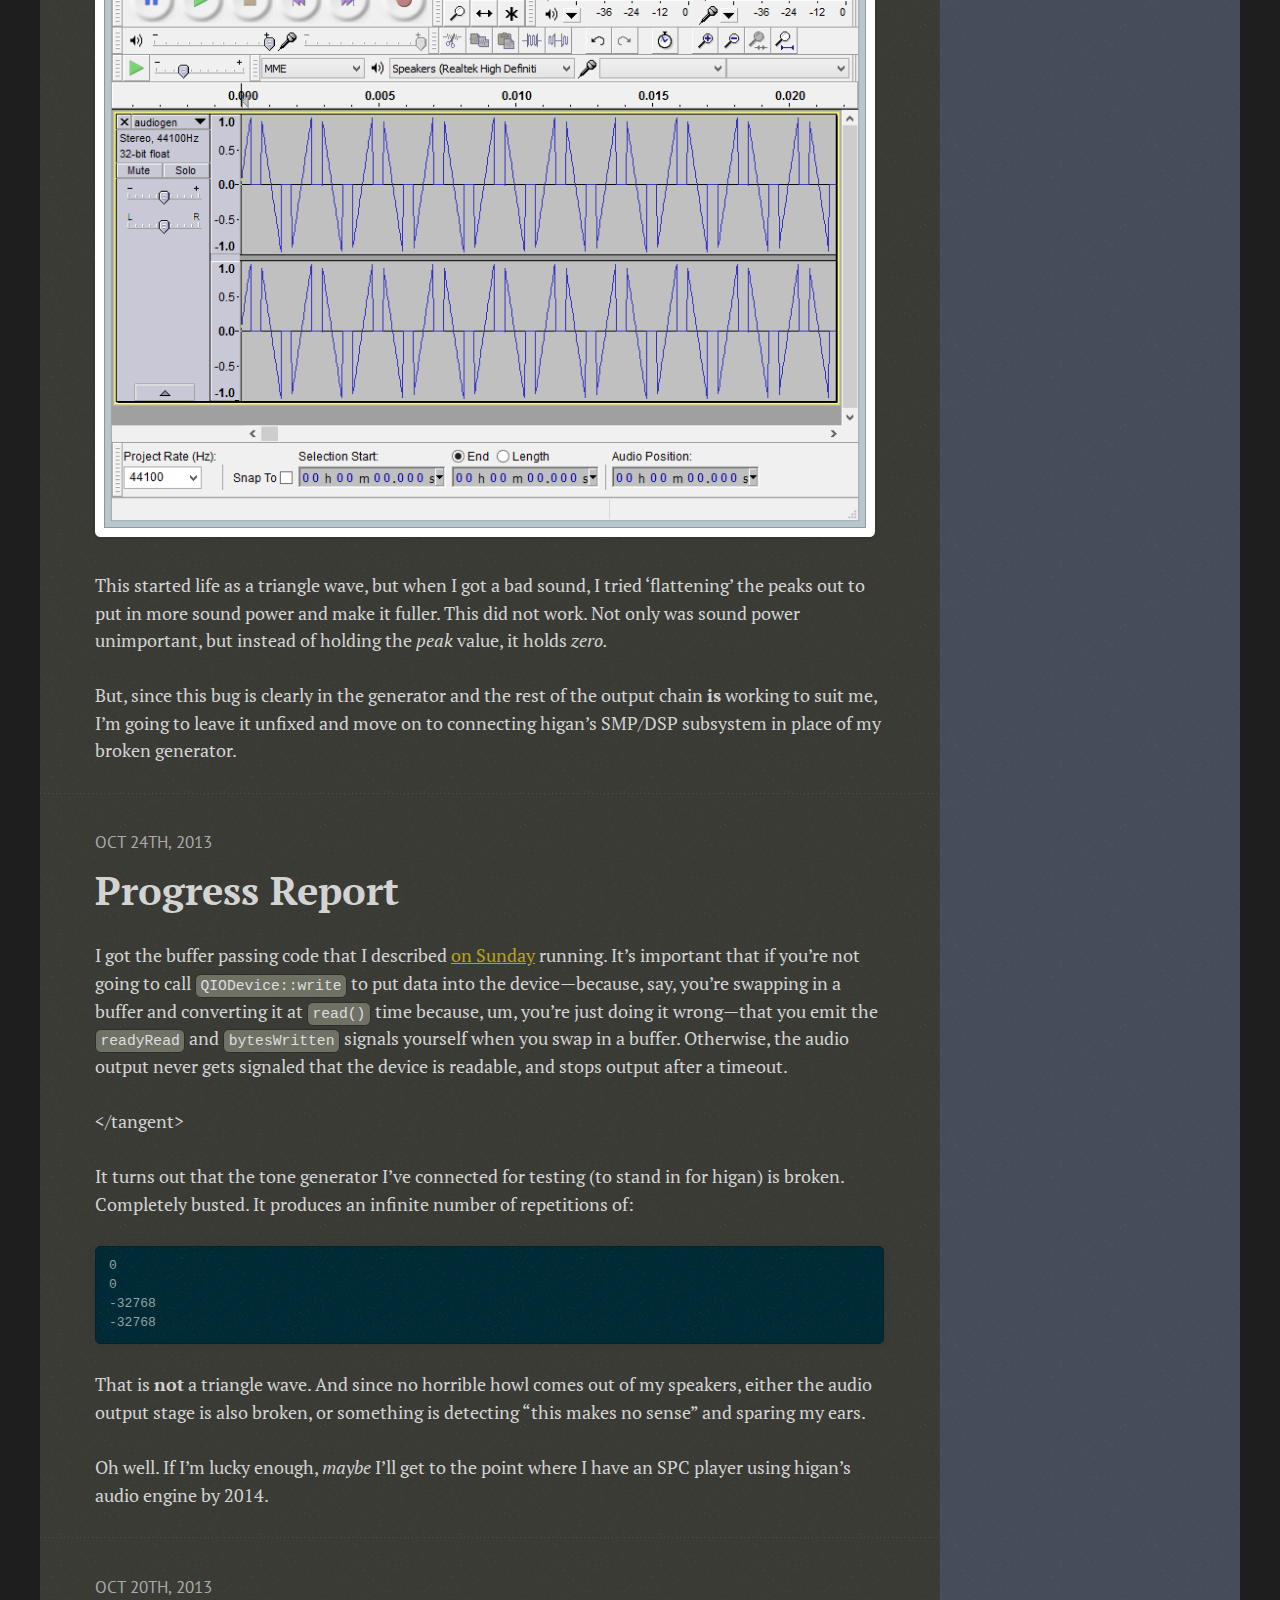
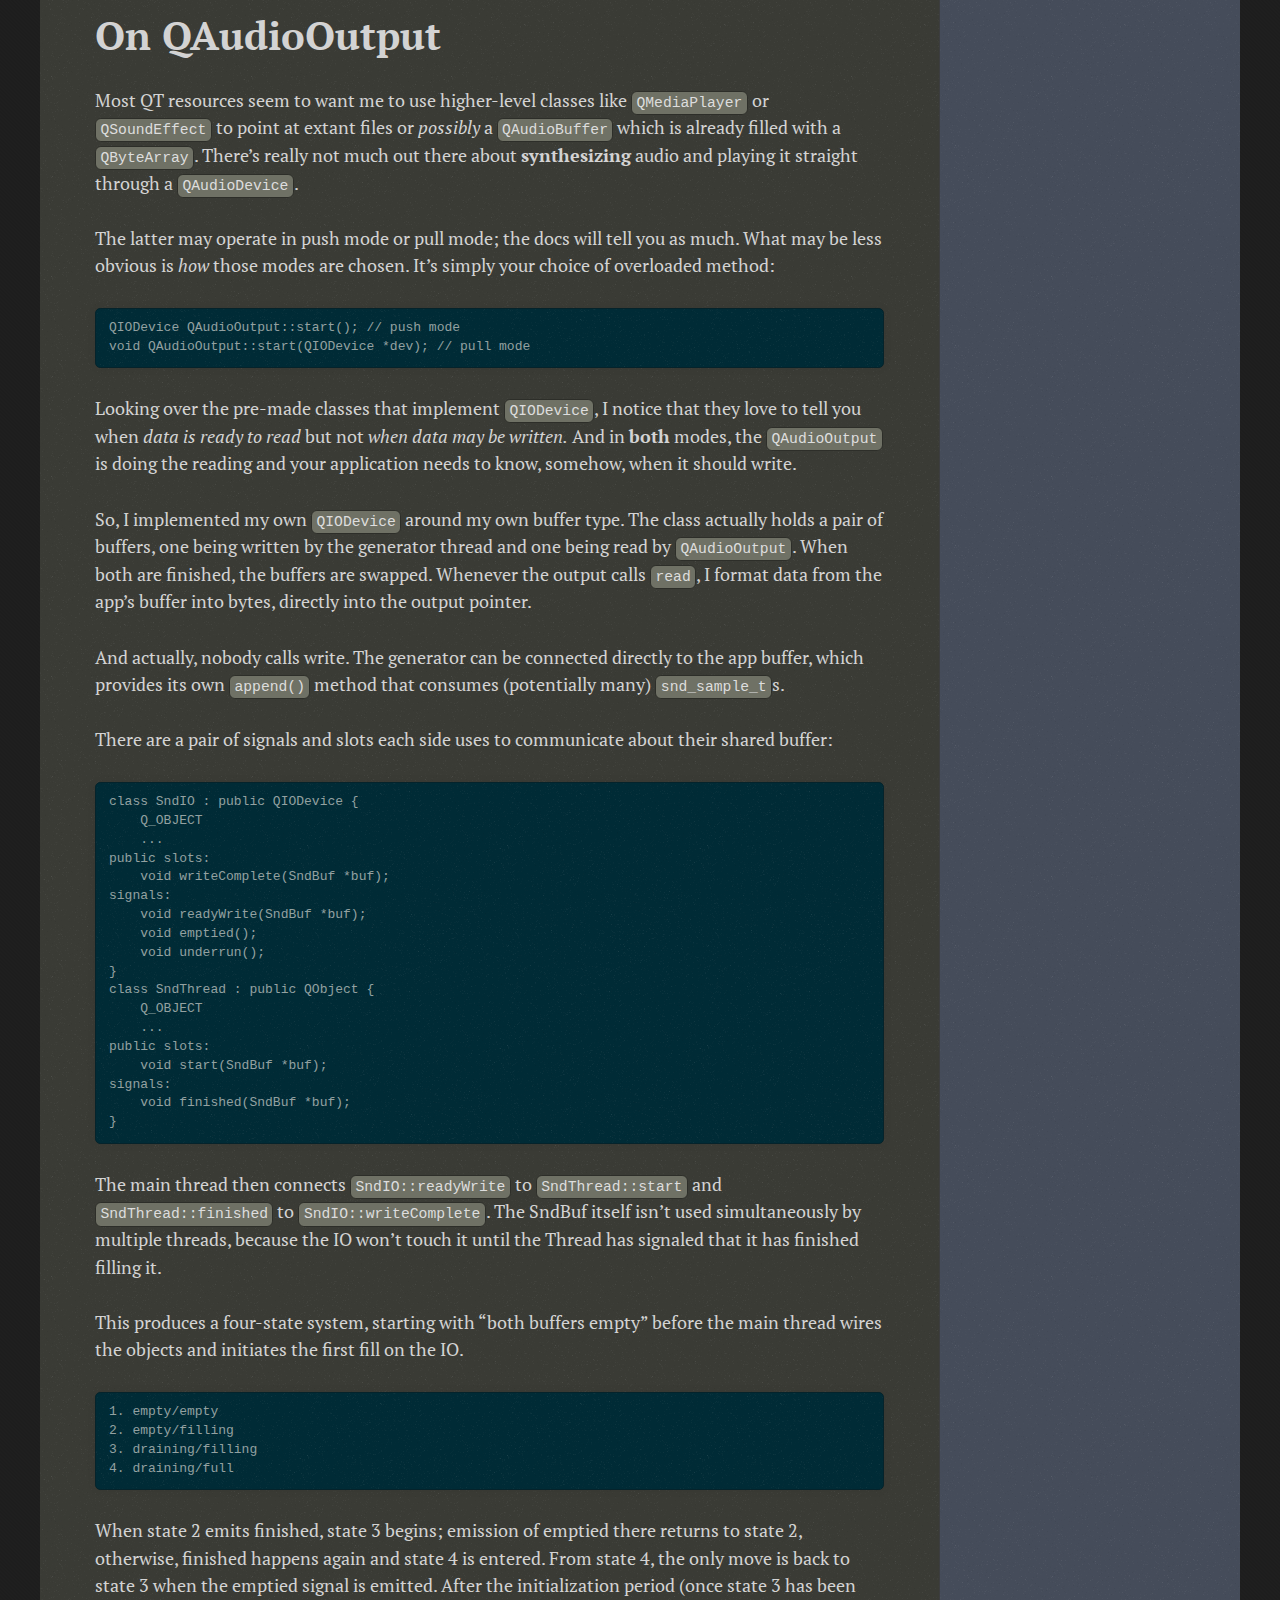
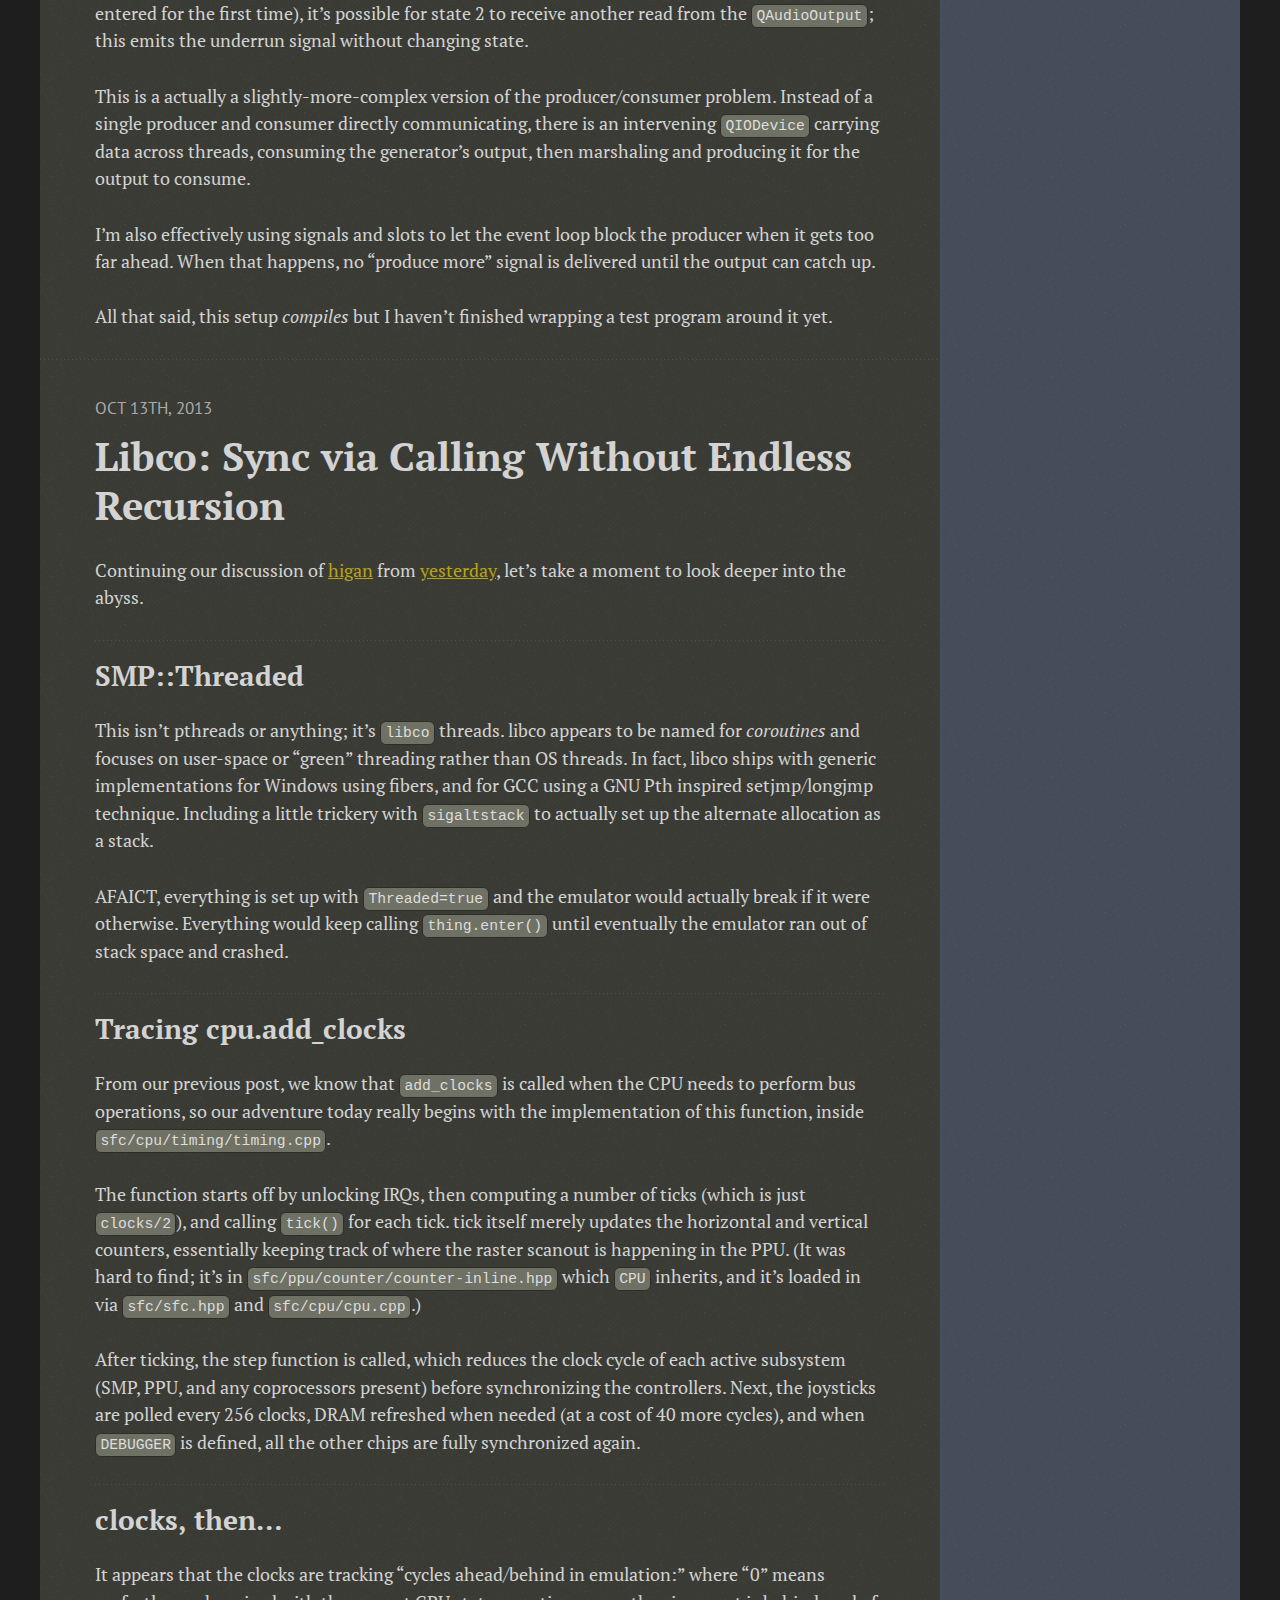
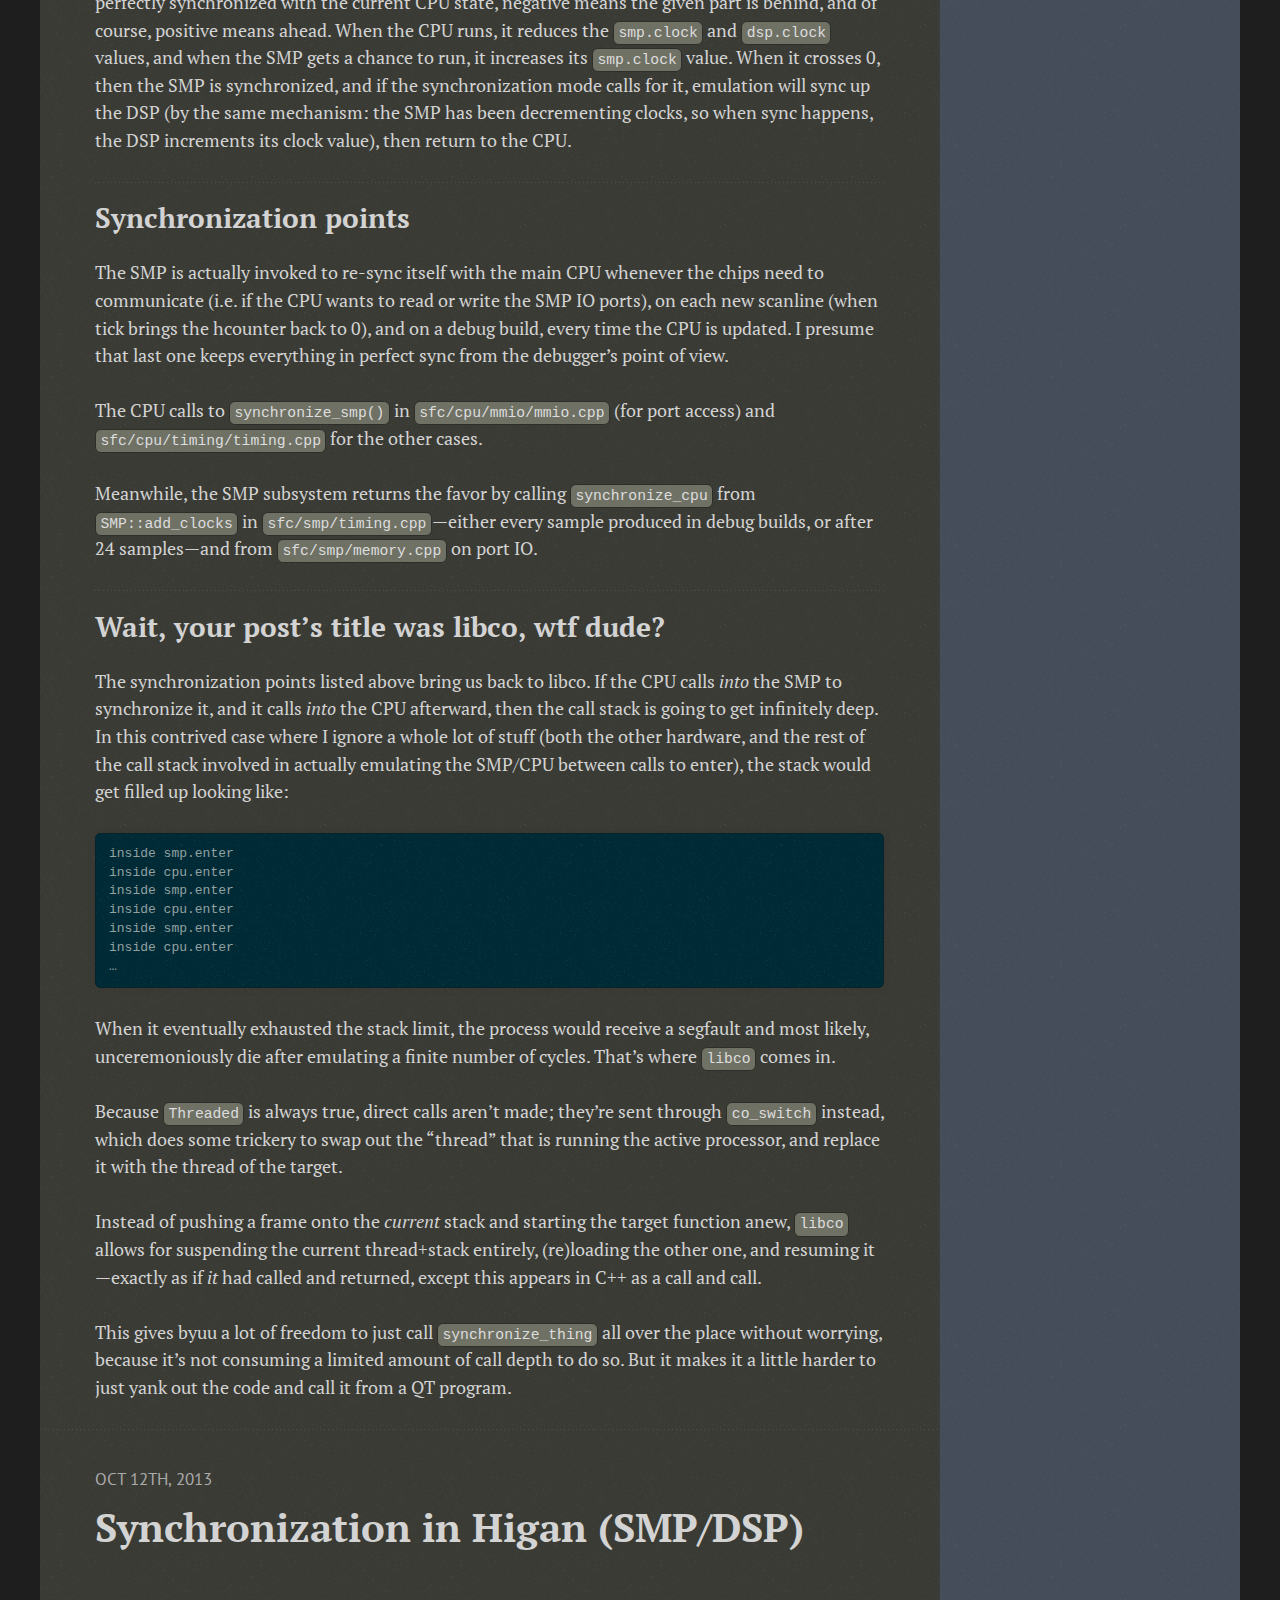
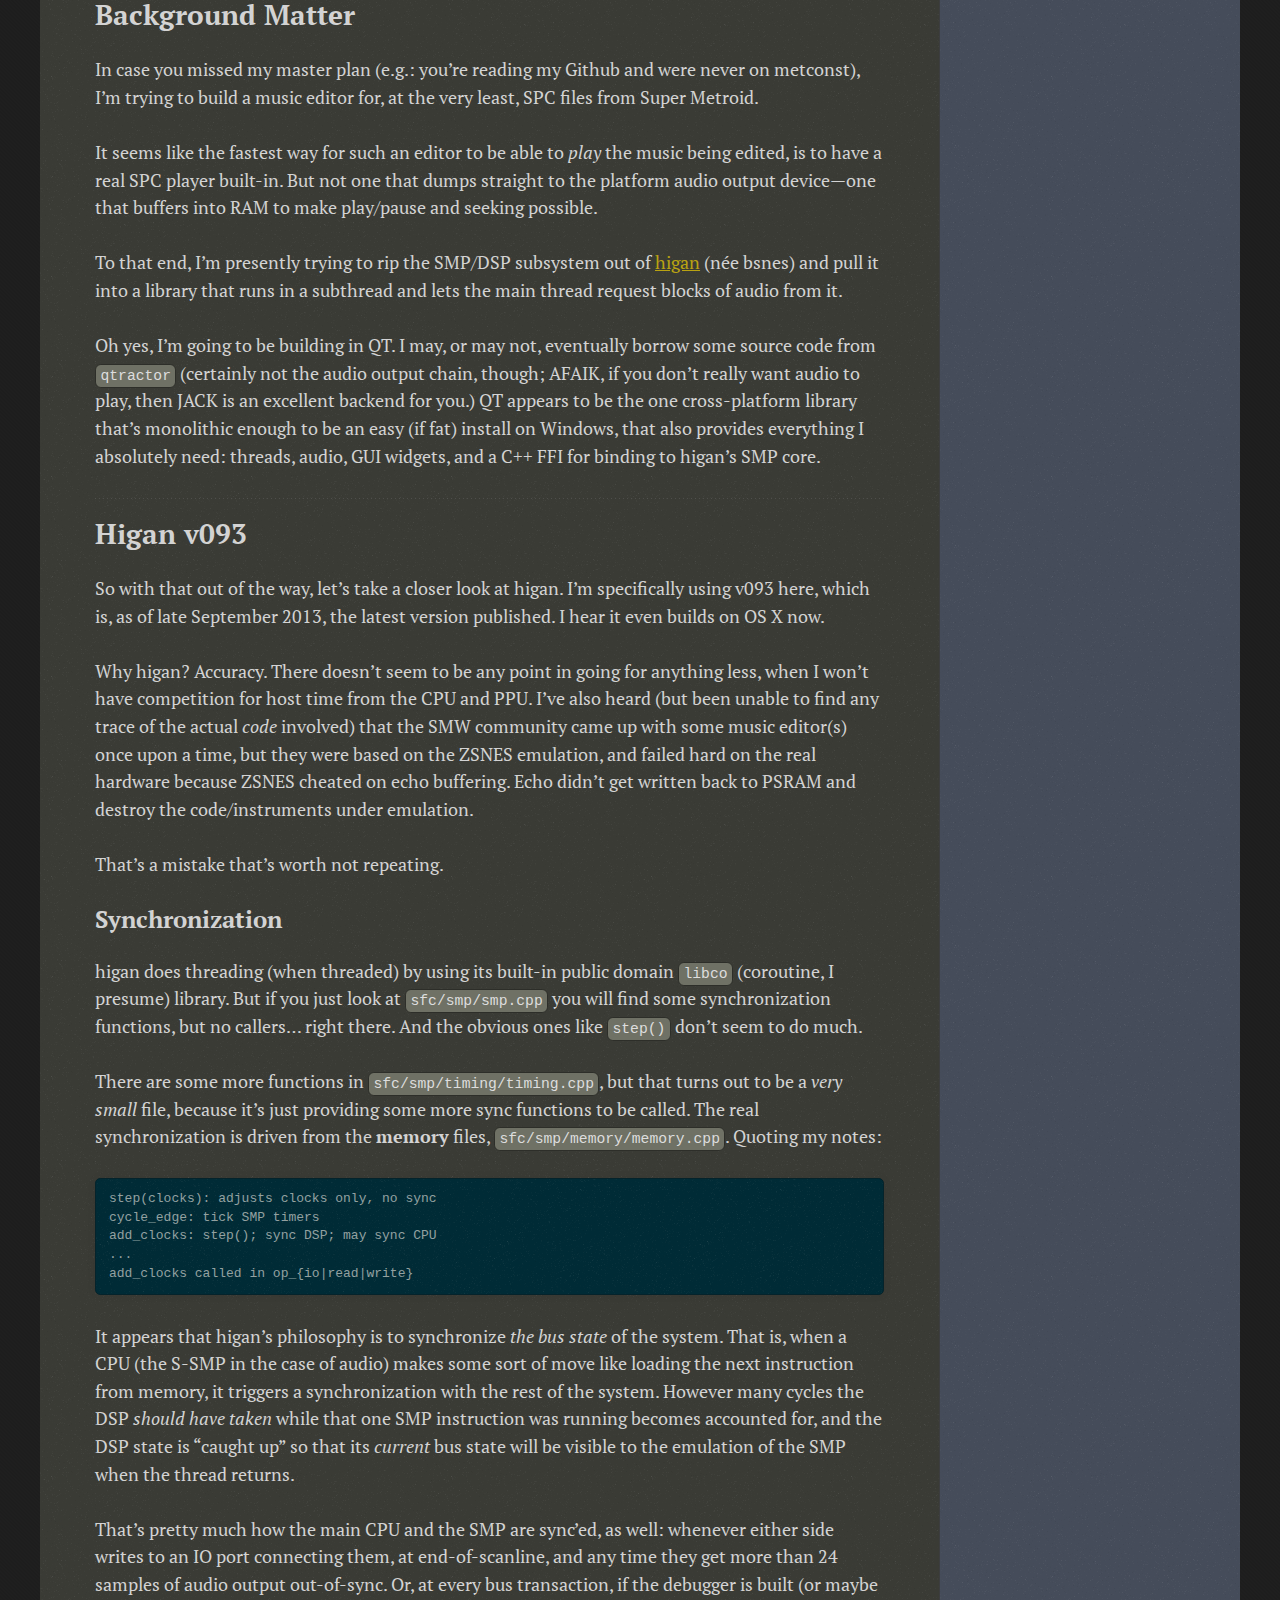
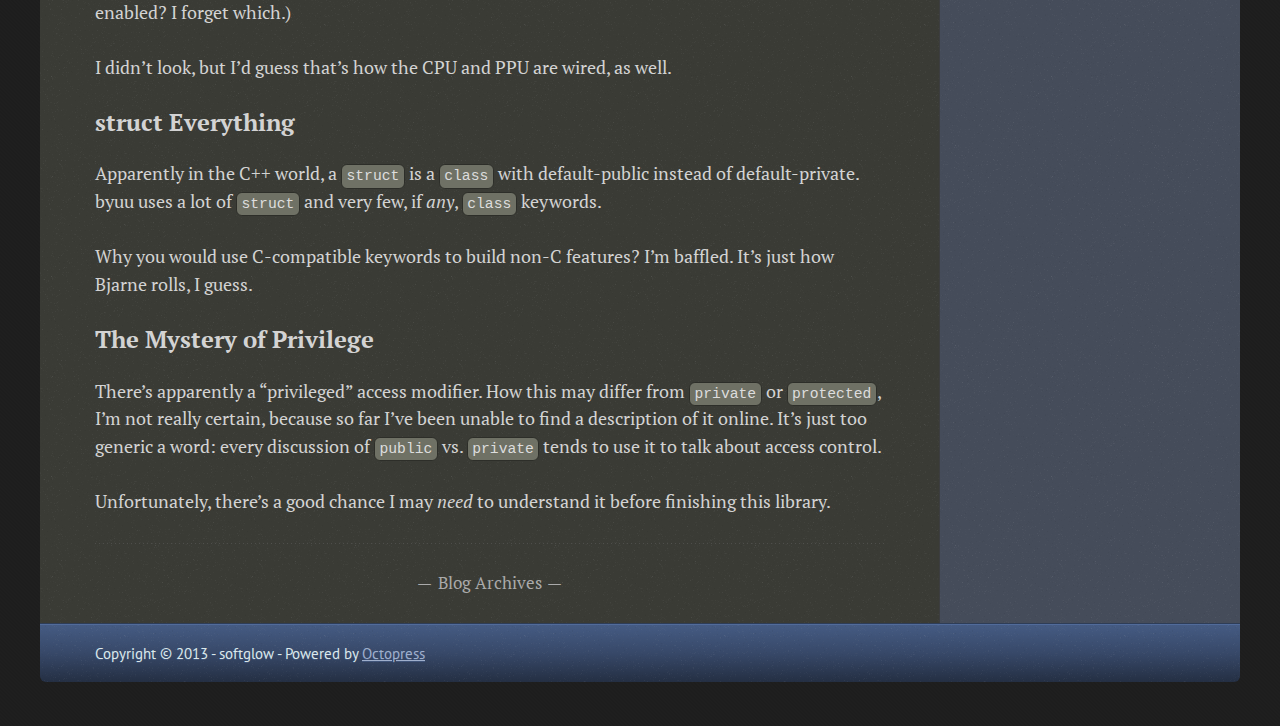
==== commit 580ca246: "Site updated at 2013-11-12 01:11:02 UTC" ====
--- a/index.html
+++ b/index.html
@@ -100,8 +100,8 @@
 
 <h2>Sending samples to the Interface</h2>
 
-<p>In the performance profile, the process actually begins down in <code>echo_27()</code>,
-implemented in <code>sfc/dsp/echo.cpp</code>.  It is there that the elusive
+<p>In the <del>performance</del> accuracy profile, the process actually begins down in
+<code>echo_27()</code>, implemented in <code>sfc/dsp/echo.cpp</code>.  It is there that the elusive
 <code>audio.sample()</code> method is called, which is part of Audio, over in
 <code>sfc/system/audio.cpp</code>.  In the case where there&rsquo;s no coprocessor, it passes
 directly into <code>interface-&gt;audioSample</code>.</p>
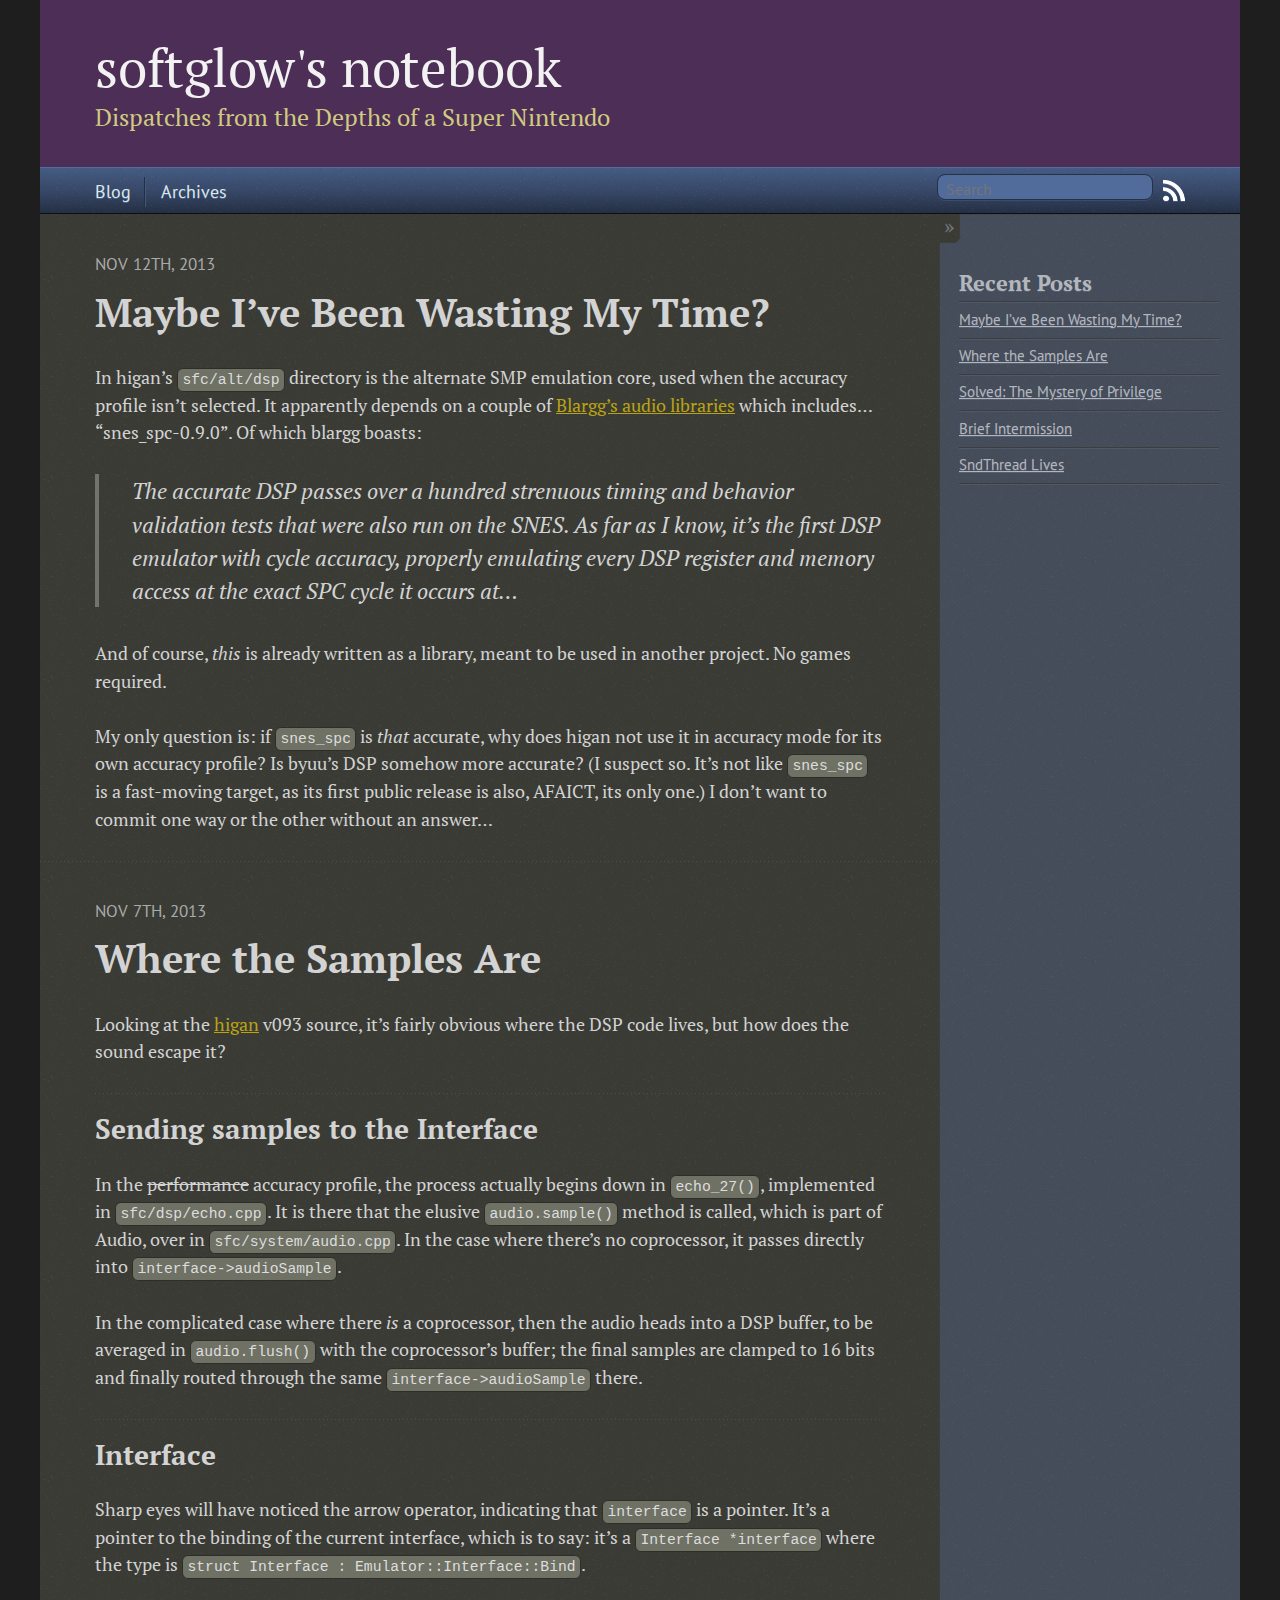
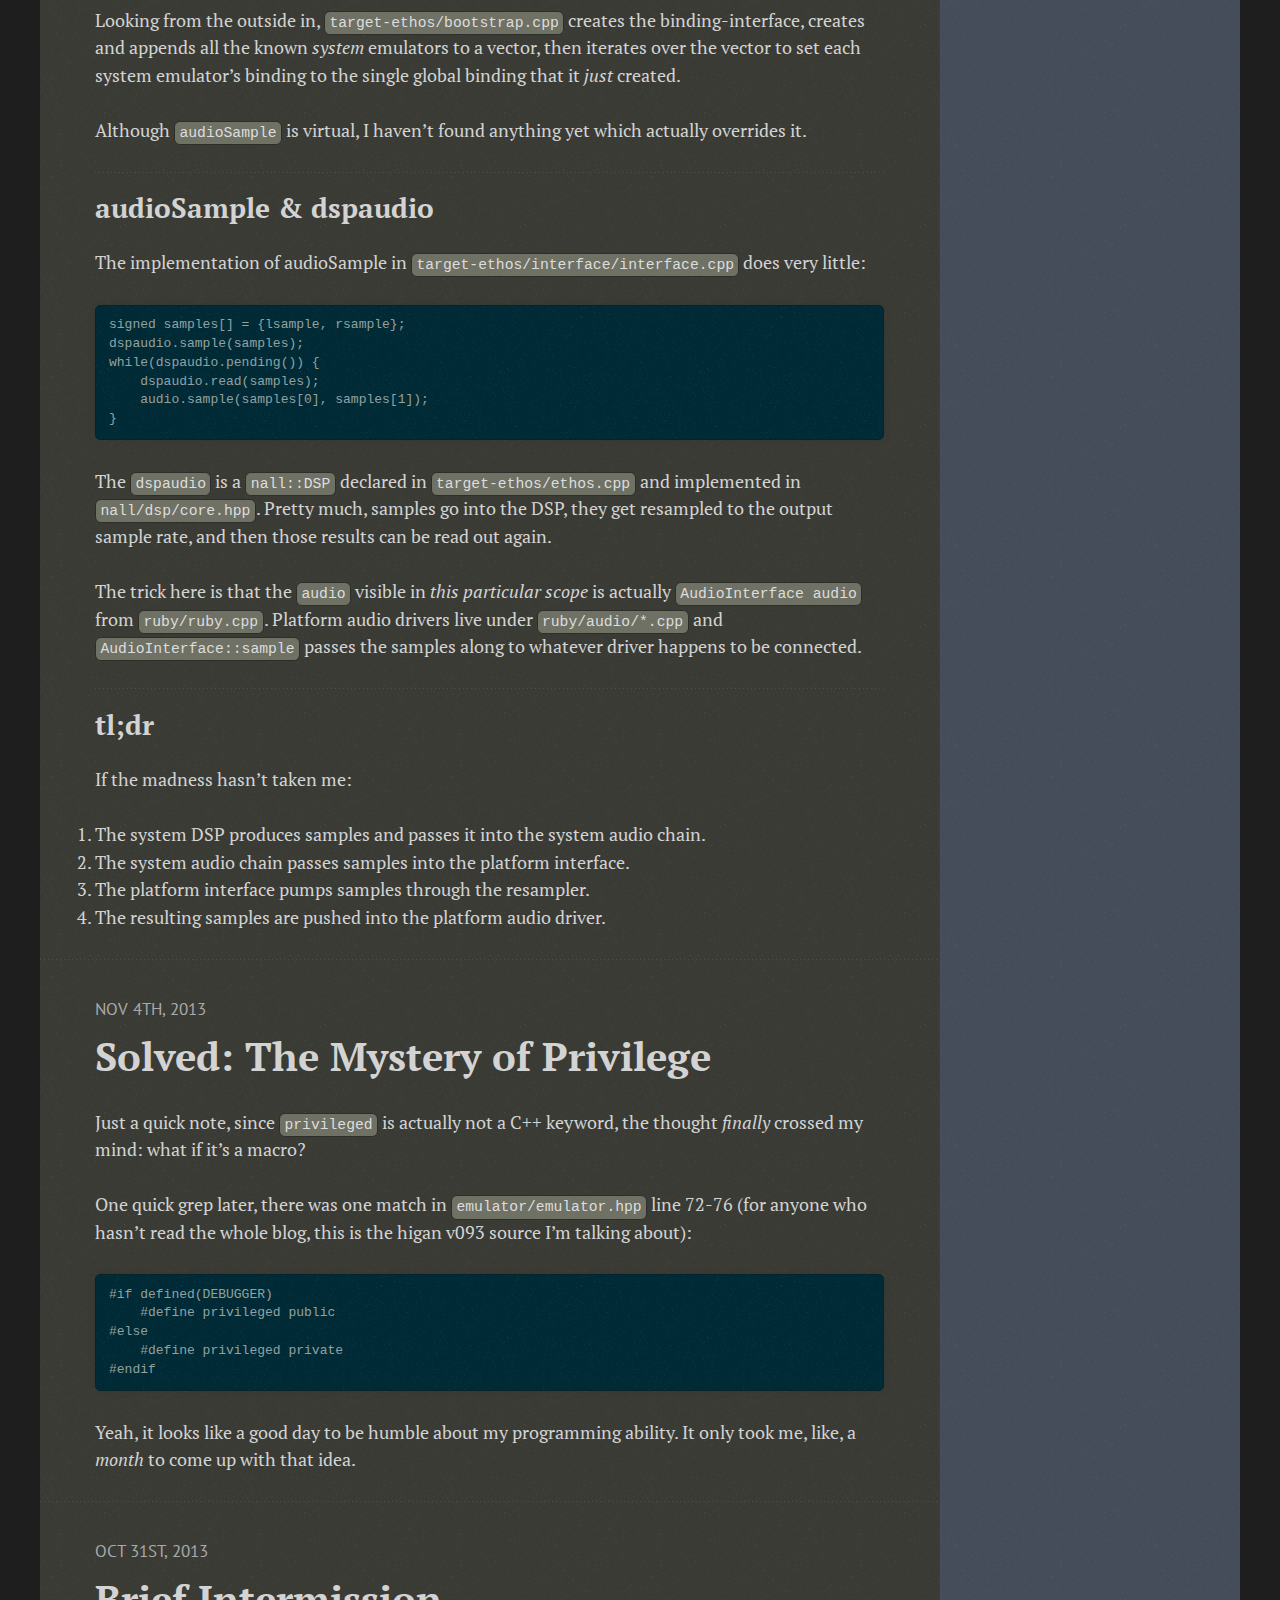
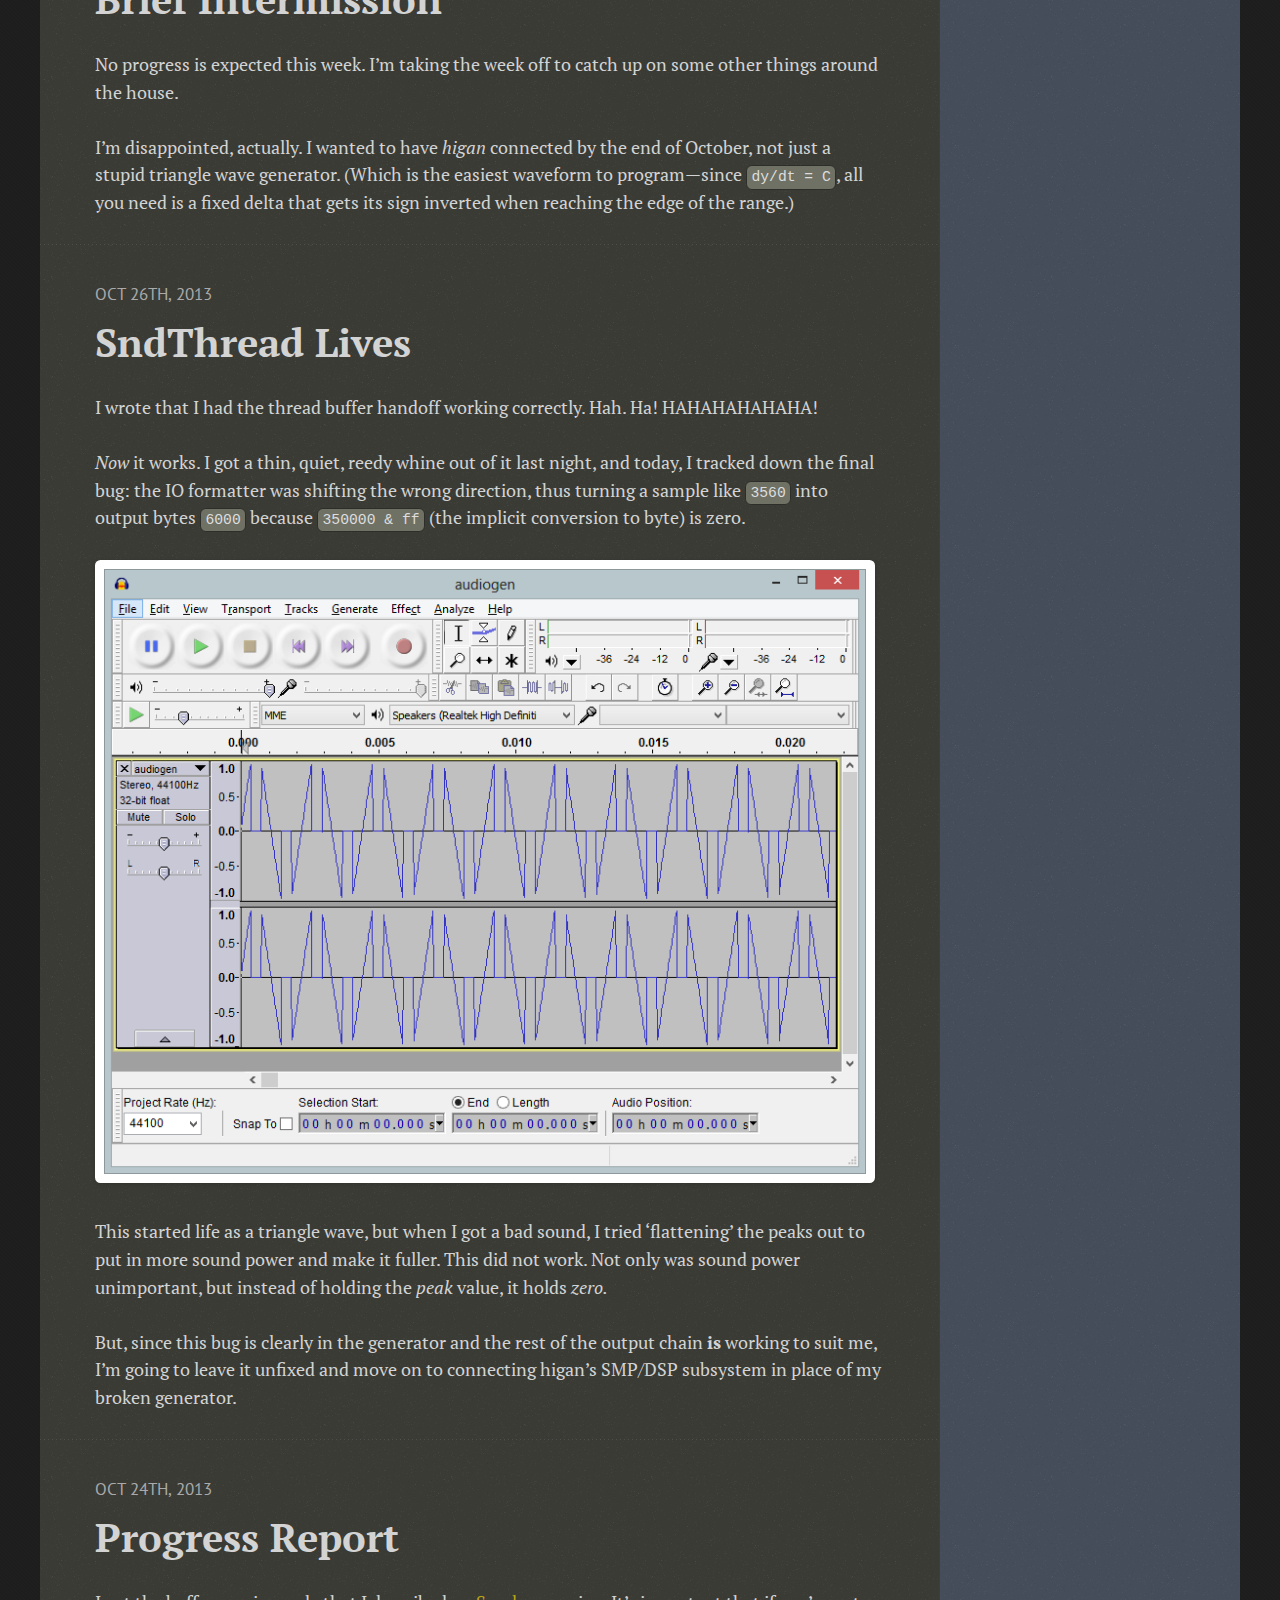
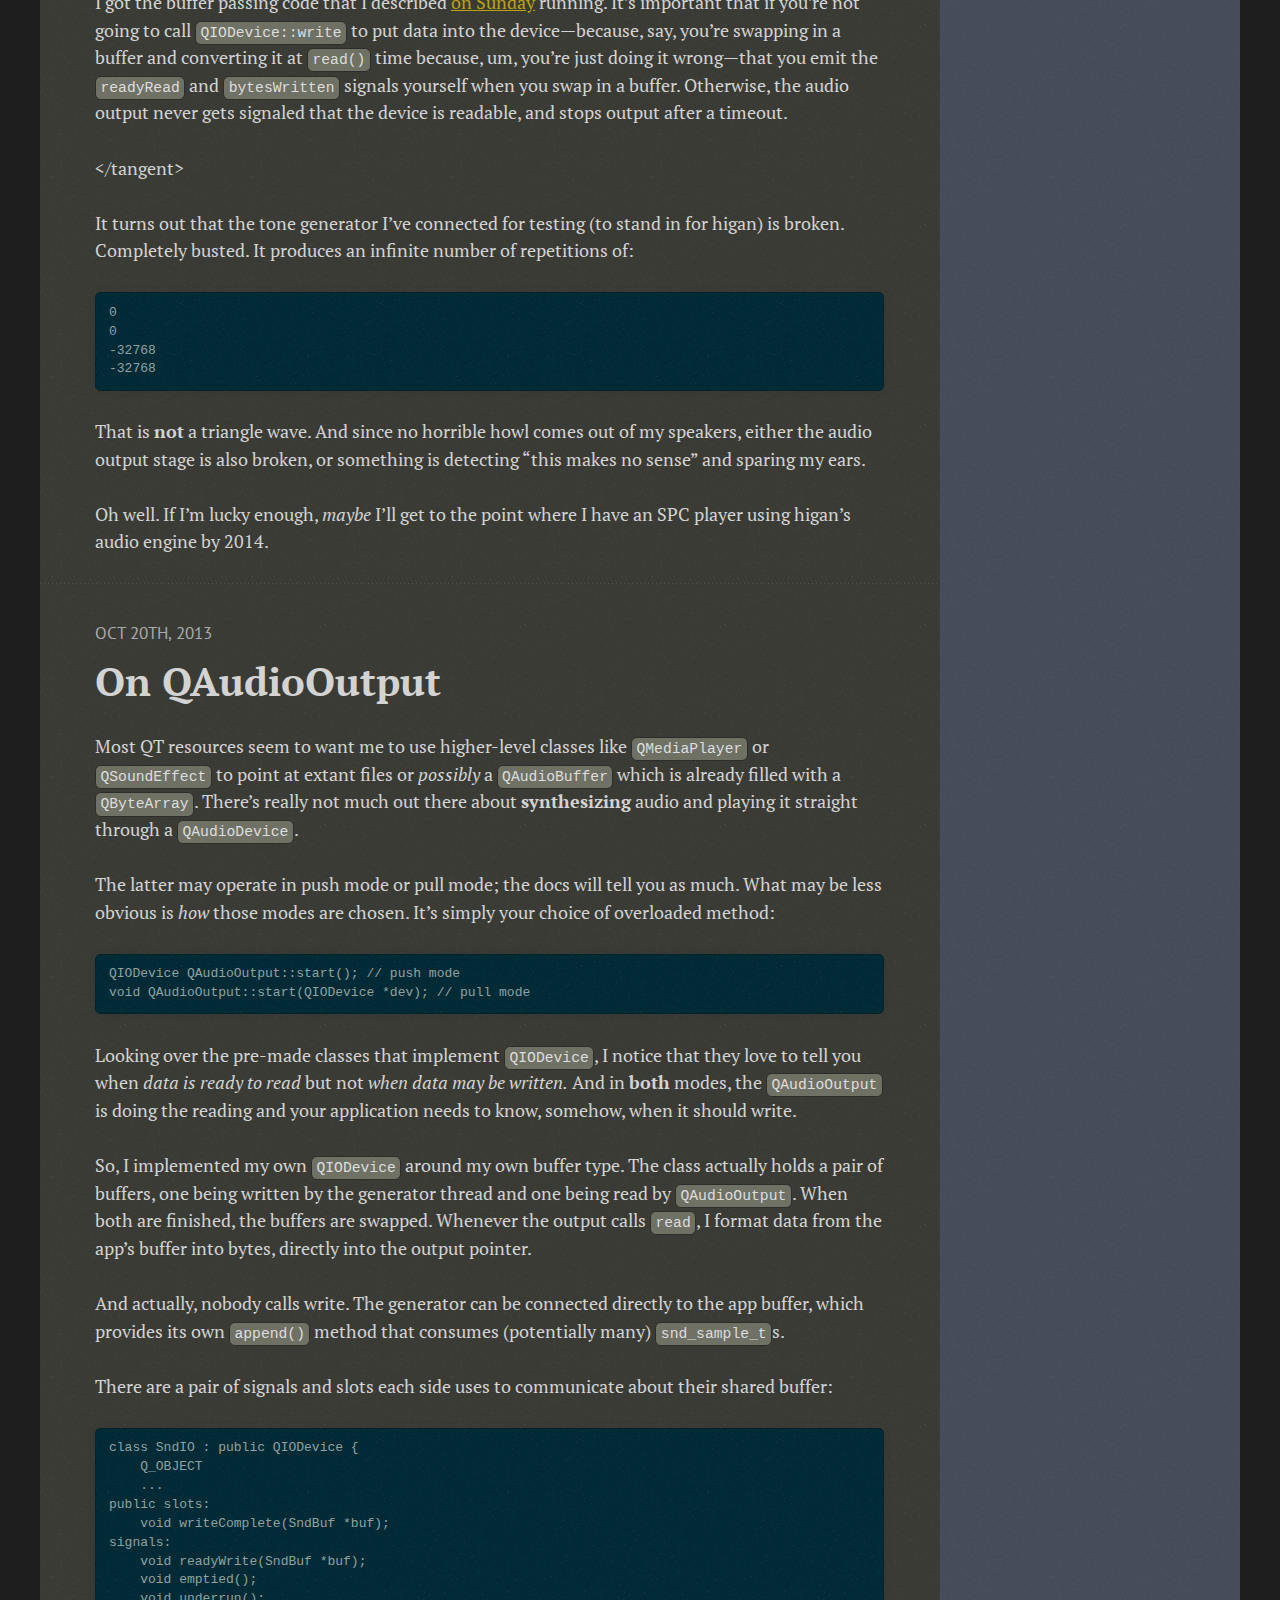
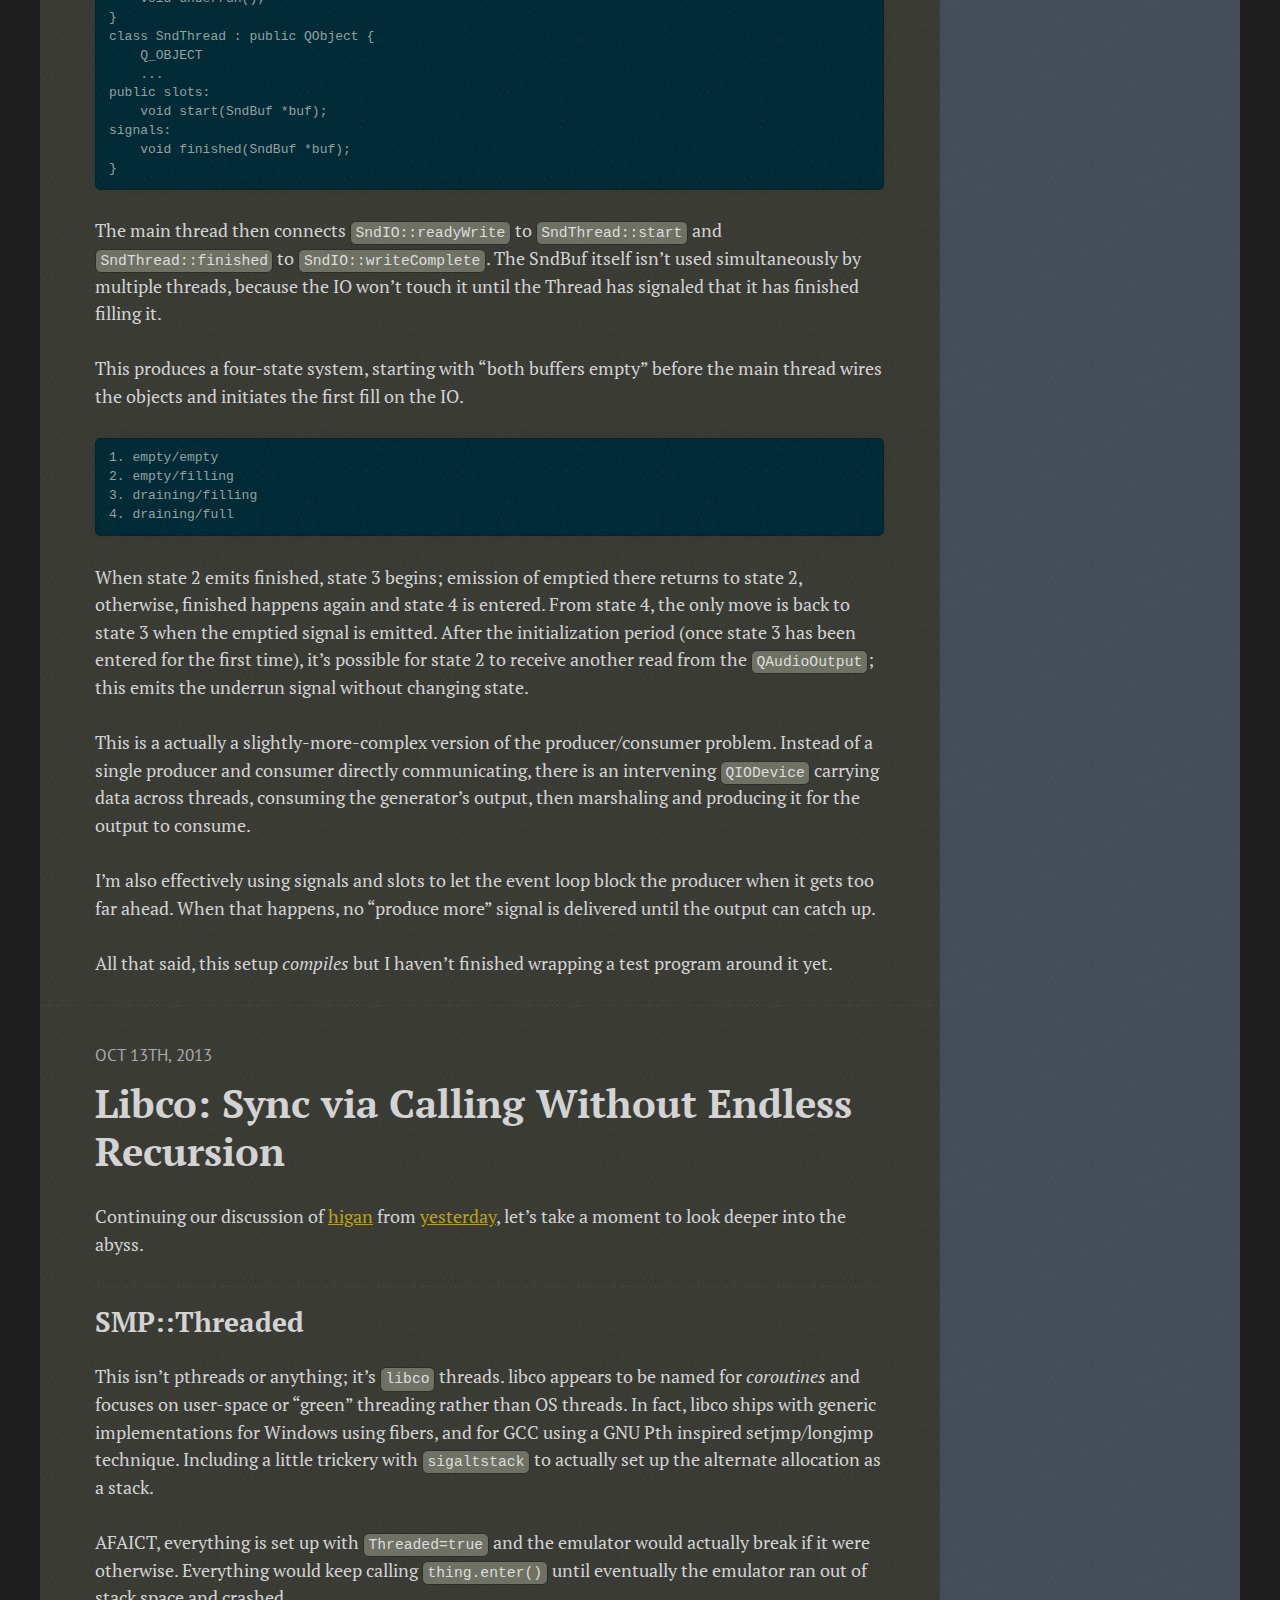
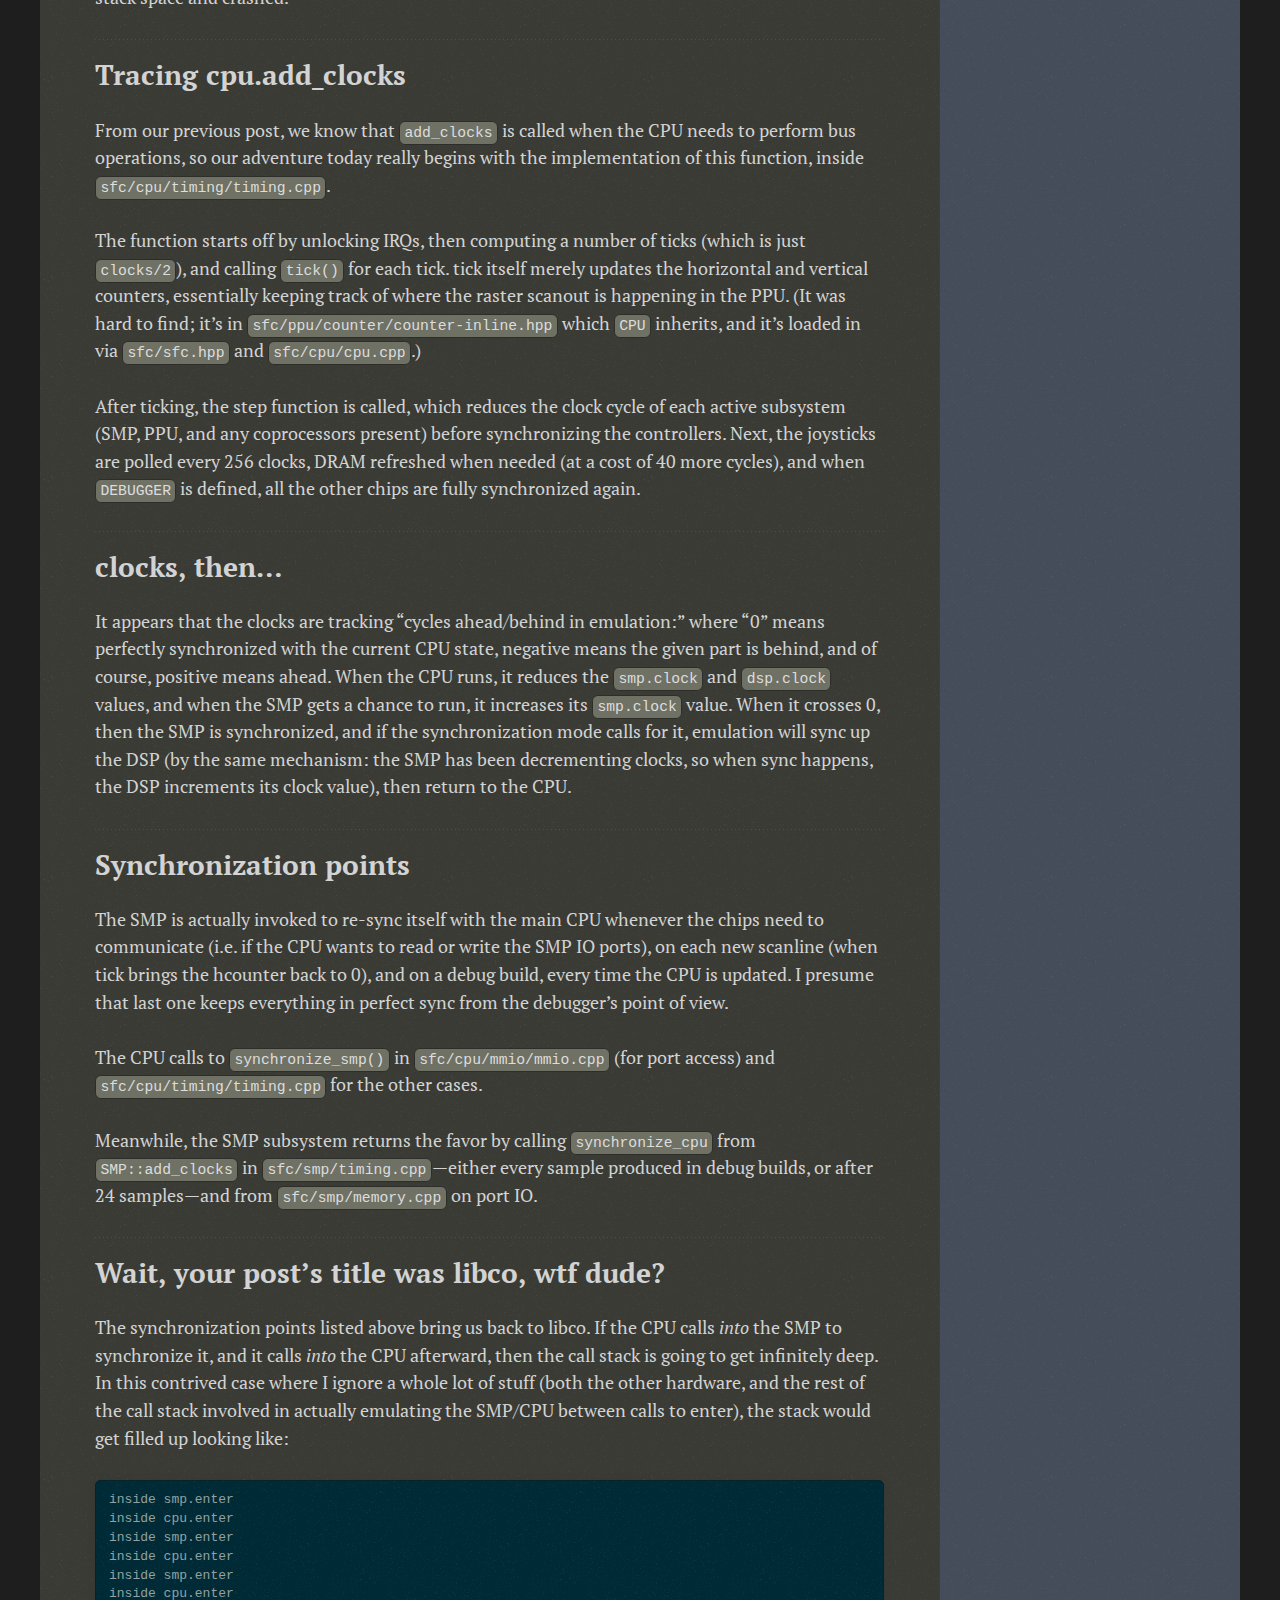
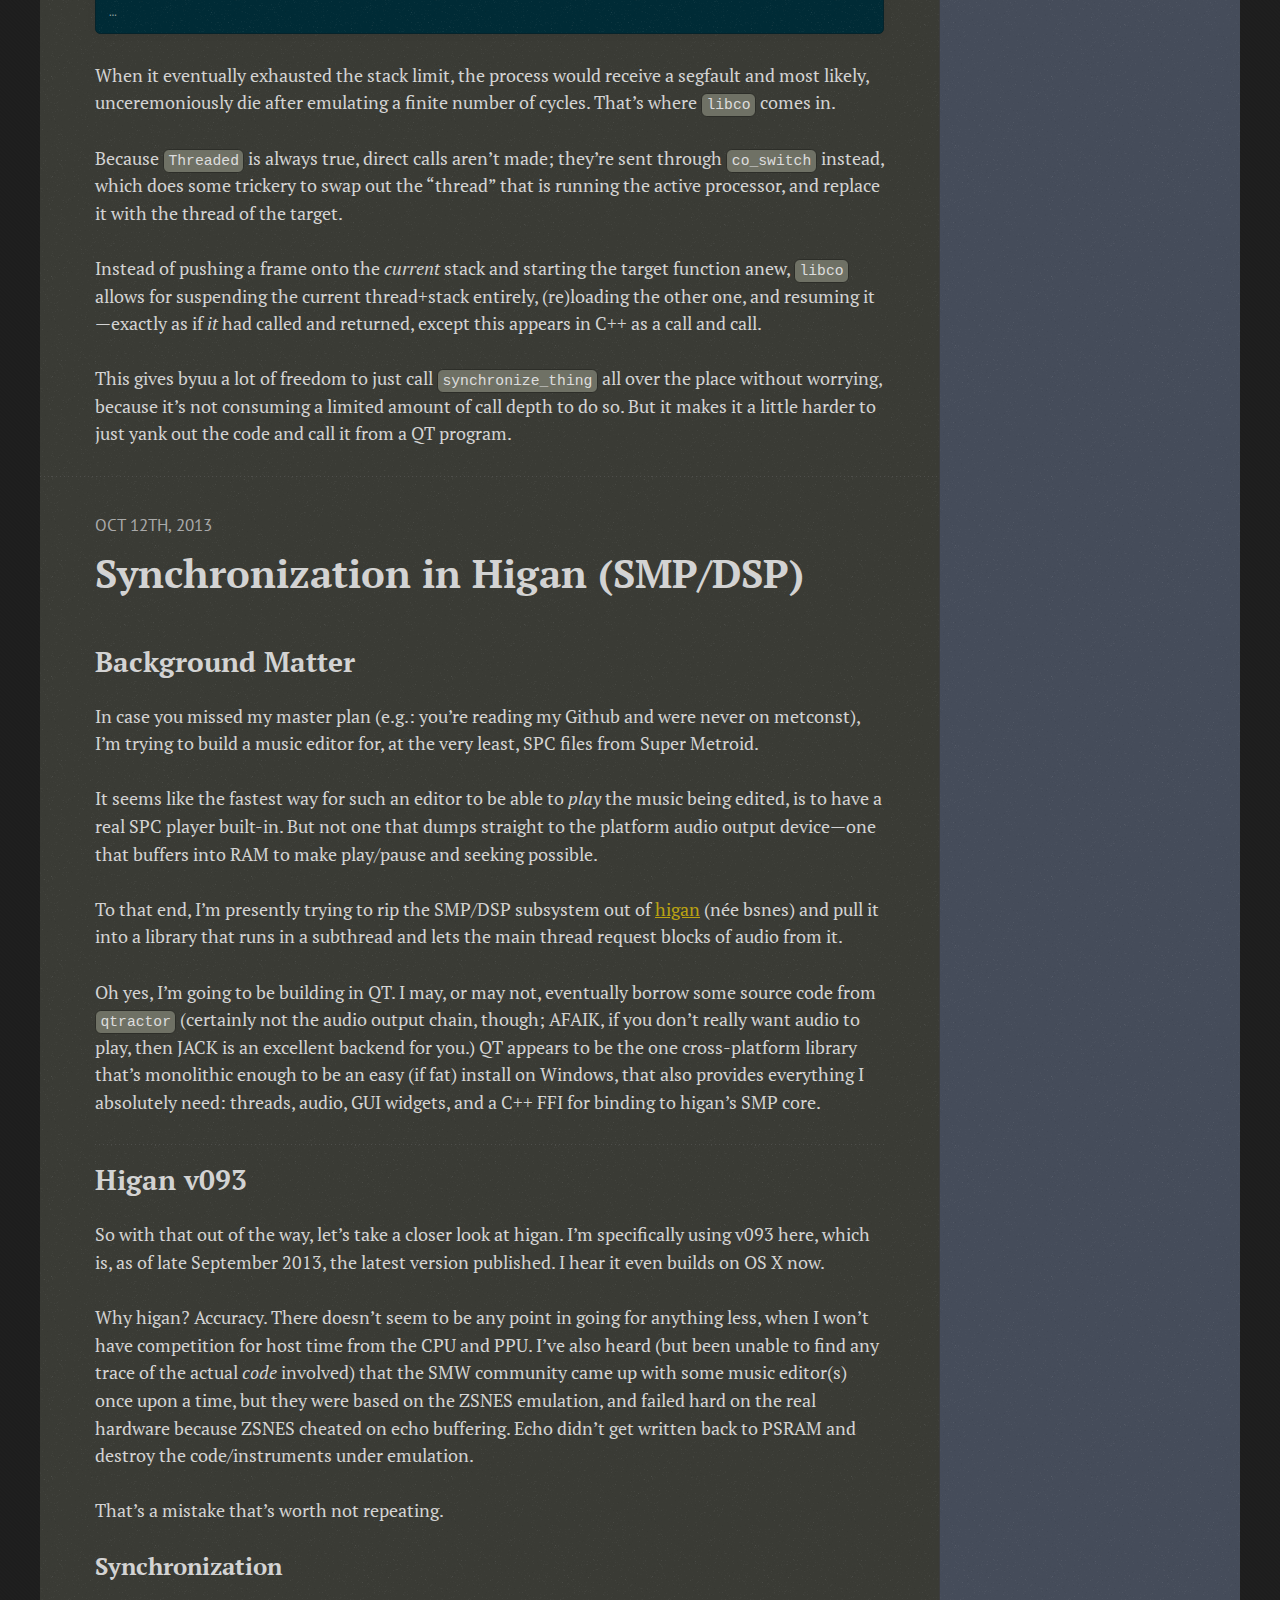
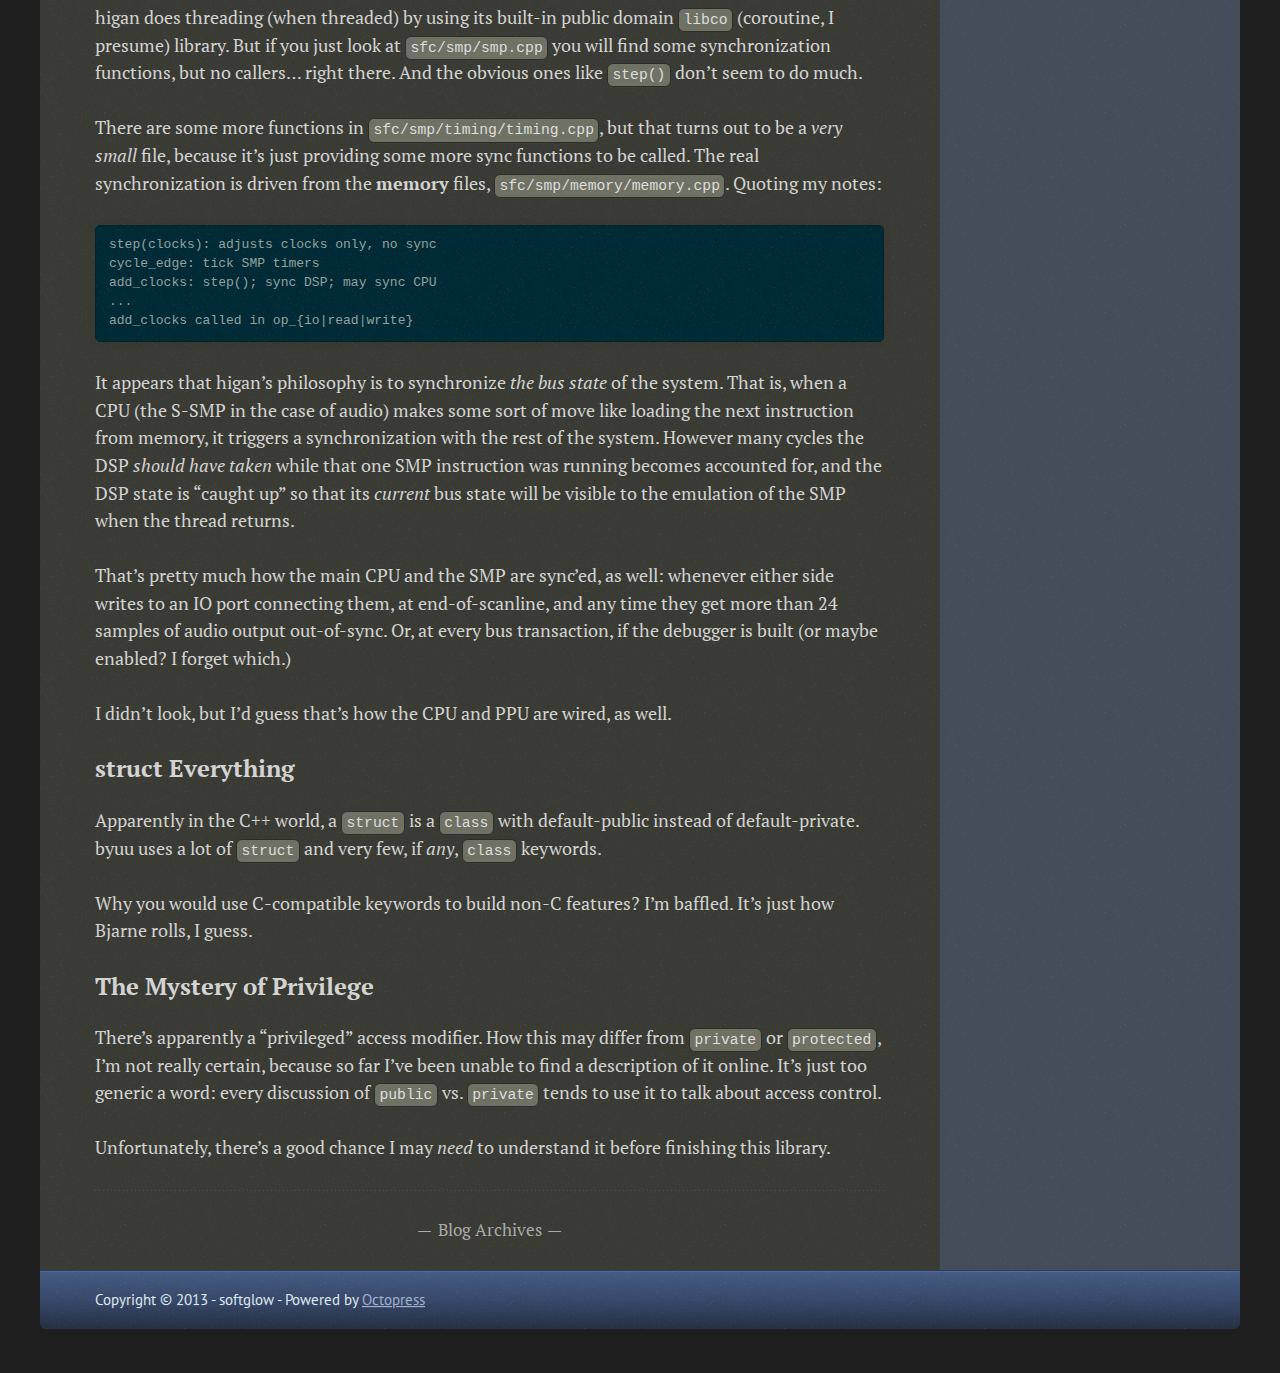
==== commit 62664f55: "Site updated at 2013-11-13 01:27:35 UTC" ====
--- a/index.html
+++ b/index.html
@@ -9,8 +9,8 @@
   <meta name="author" content="softglow">
 
   
-  <meta name="description" content="Looking at the higan v093 source, it&rsquo;s fairly
-obvious where the DSP code lives, but how does the sound escape it? Sending samples to the &hellip;">
+  <meta name="description" content="In higan&rsquo;s sfc/alt/dsp directory is the alternate SMP emulation core, used
+when the accuracy profile isn&rsquo;t selected. It apparently &hellip;">
   
 
   <!-- http://t.co/dKP3o1e -->
@@ -66,6 +66,59 @@
     <div id="content">
       <div class="blog-index">
   
+  
+  
+    <article>
+      
+  <header>
+    
+      <h1 class="entry-title"><a href="/blog/2013/11/12/maybe-ive-been-wasting-my-time/">Maybe I&#8217;ve Been Wasting My Time?</a></h1>
+    
+    
+      <p class="meta">
+        
+
+
+
+
+
+
+
+
+  
+
+
+<time datetime="2013-11-12T20:17:00-05:00" pubdate data-updated="true">Nov 12<span>th</span>, 2013</time>
+        
+      </p>
+    
+  </header>
+
+
+  <div class="entry-content"><p>In higan&rsquo;s <code>sfc/alt/dsp</code> directory is the alternate SMP emulation core, used
+when the accuracy profile isn&rsquo;t selected.  It apparently depends on a couple
+of <a href="http://slack.net/~ant/libs/audio.html">Blargg&rsquo;s audio libraries</a> which
+includes&hellip; &ldquo;snes_spc-0.9.0&rdquo;.  Of which blargg boasts:</p>
+
+<blockquote><p>The accurate DSP passes over a hundred strenuous timing and behavior
+validation tests that were also run on the SNES. As far as I know, it&rsquo;s the
+first DSP emulator with cycle accuracy, properly emulating every DSP
+register and memory access at the exact SPC cycle it occurs at&hellip;</p></blockquote>
+
+<p>And of course, <em>this</em> is already written as a library, meant to be used in
+another project.  No games required.</p>
+
+<p>My only question is: if <code>snes_spc</code> is <em>that</em> accurate, why does higan not use
+it in accuracy mode for its own accuracy profile?  Is byuu&rsquo;s DSP somehow more
+accurate?  (I suspect so.  It&rsquo;s not like <code>snes_spc</code> is a fast-moving target,
+as its first public release is also, AFAICT, its only one.)  I don&rsquo;t want to
+commit one way or the other without an answer&hellip;</p>
+</div>
+  
+  
+
+
+    </article>
   
   
     <article>
@@ -771,6 +824,10 @@
   <ul id="recent_posts">
     
       <li class="post">
+        <a href="/blog/2013/11/12/maybe-ive-been-wasting-my-time/">Maybe I&#8217;ve Been Wasting My Time?</a>
+      </li>
+    
+      <li class="post">
         <a href="/blog/2013/11/07/where-the-samples-are/">Where the Samples Are</a>
       </li>
     
@@ -784,10 +841,6 @@
     
       <li class="post">
         <a href="/blog/2013/10/26/sndthread-lives/">SndThread Lives</a>
-      </li>
-    
-      <li class="post">
-        <a href="/blog/2013/10/24/progress-report/">Progress Report</a>
       </li>
     
   </ul>
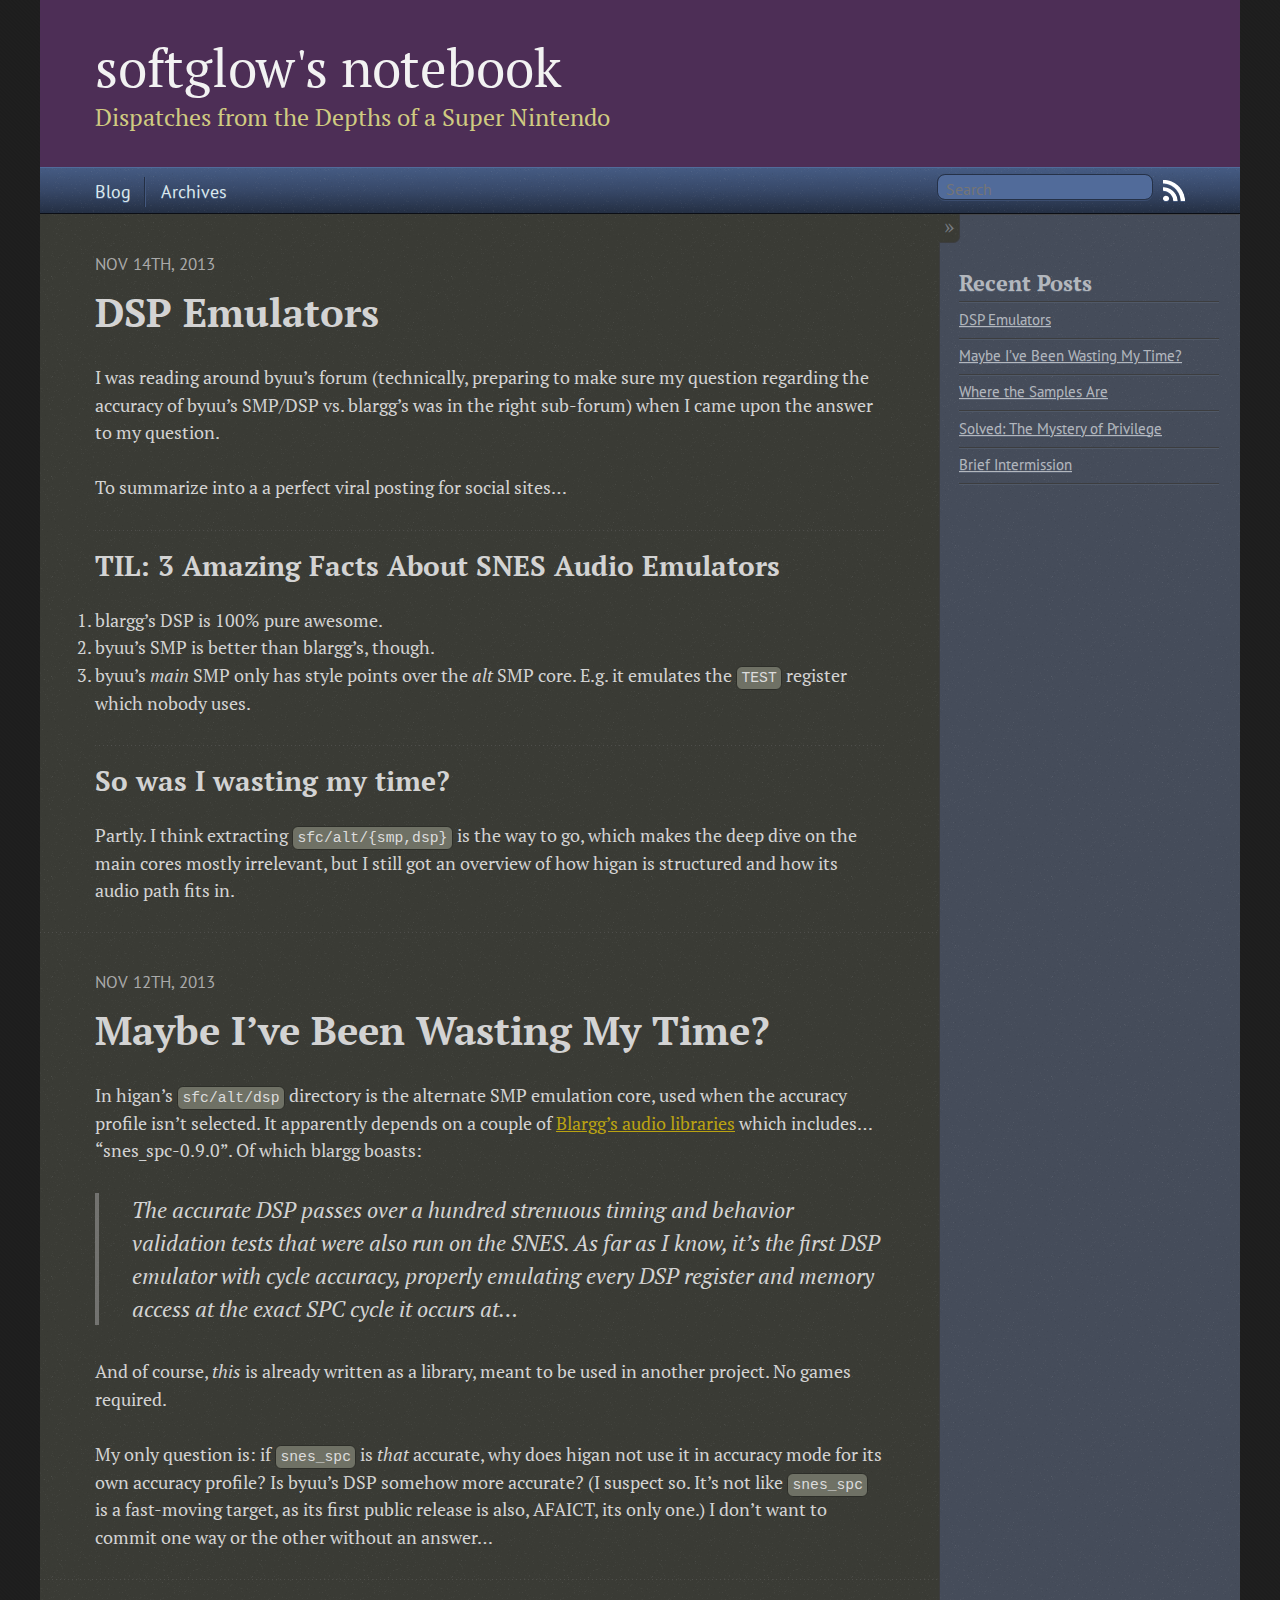
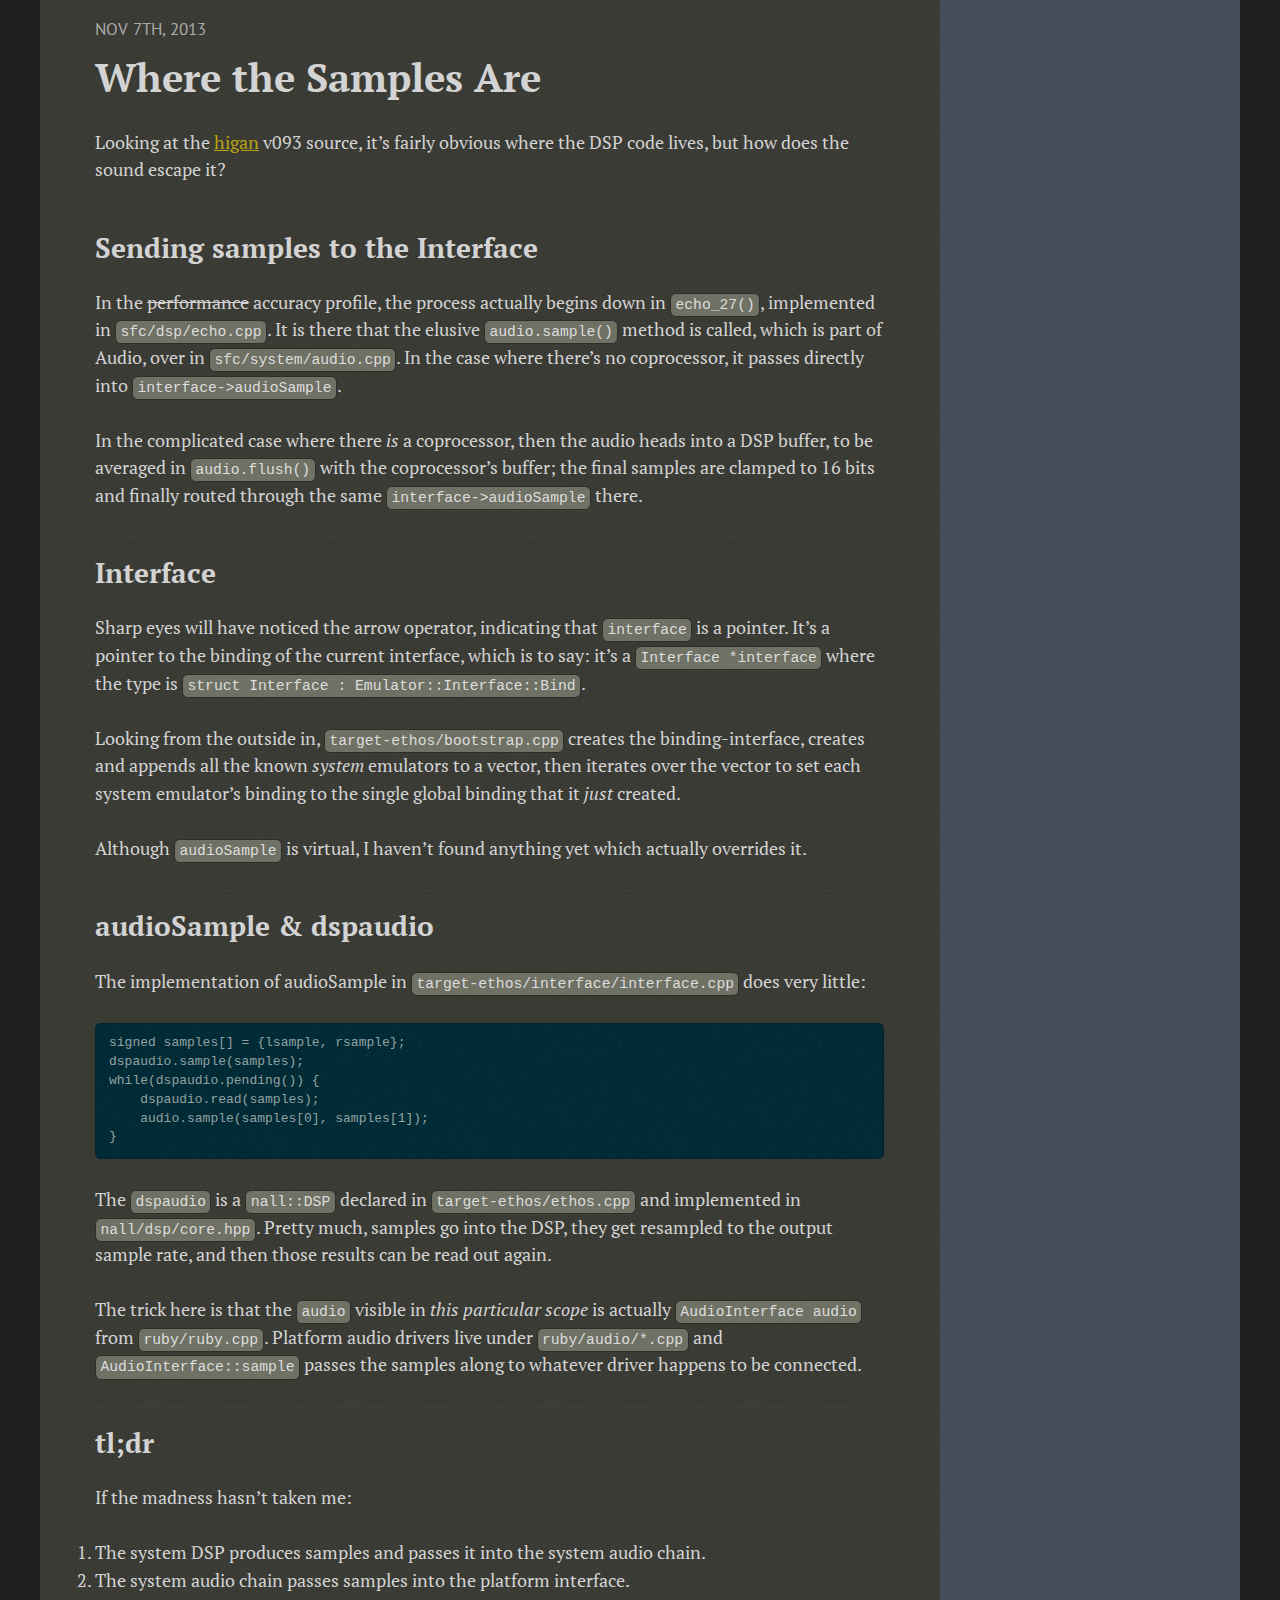
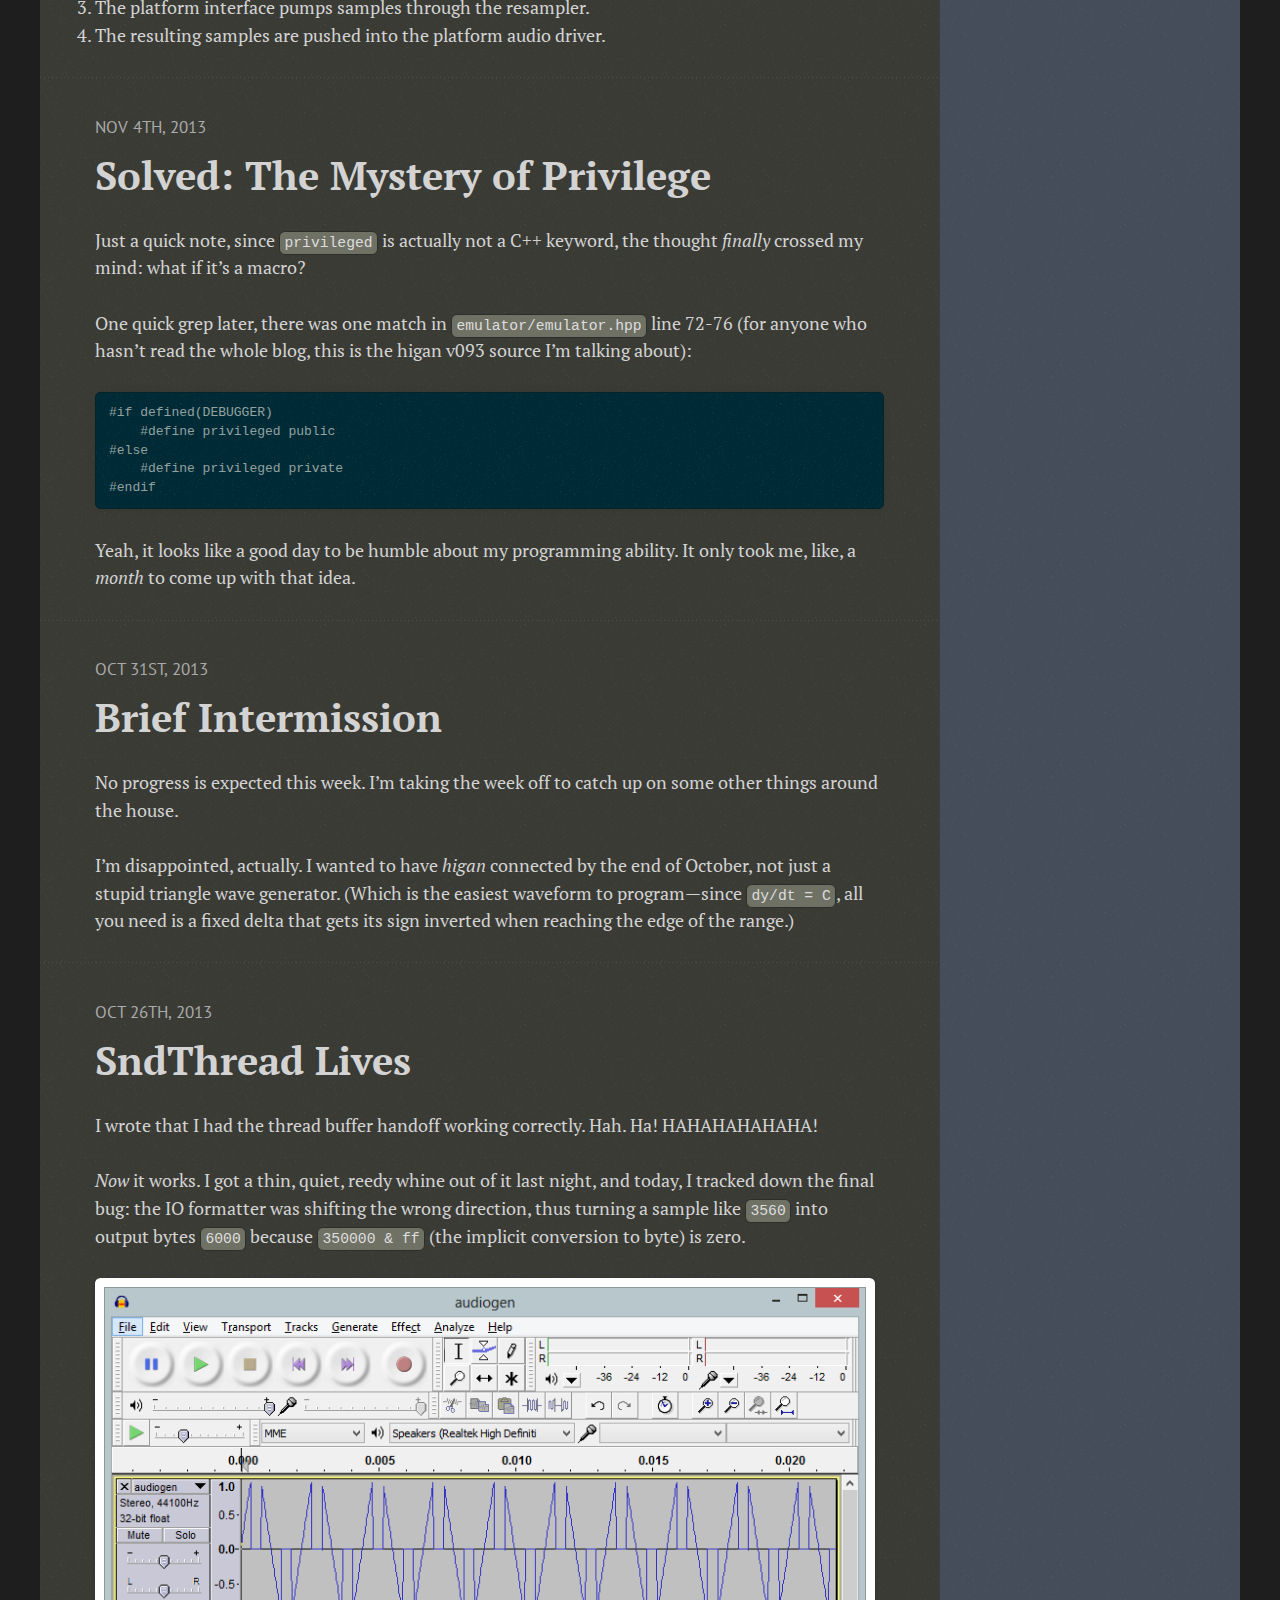
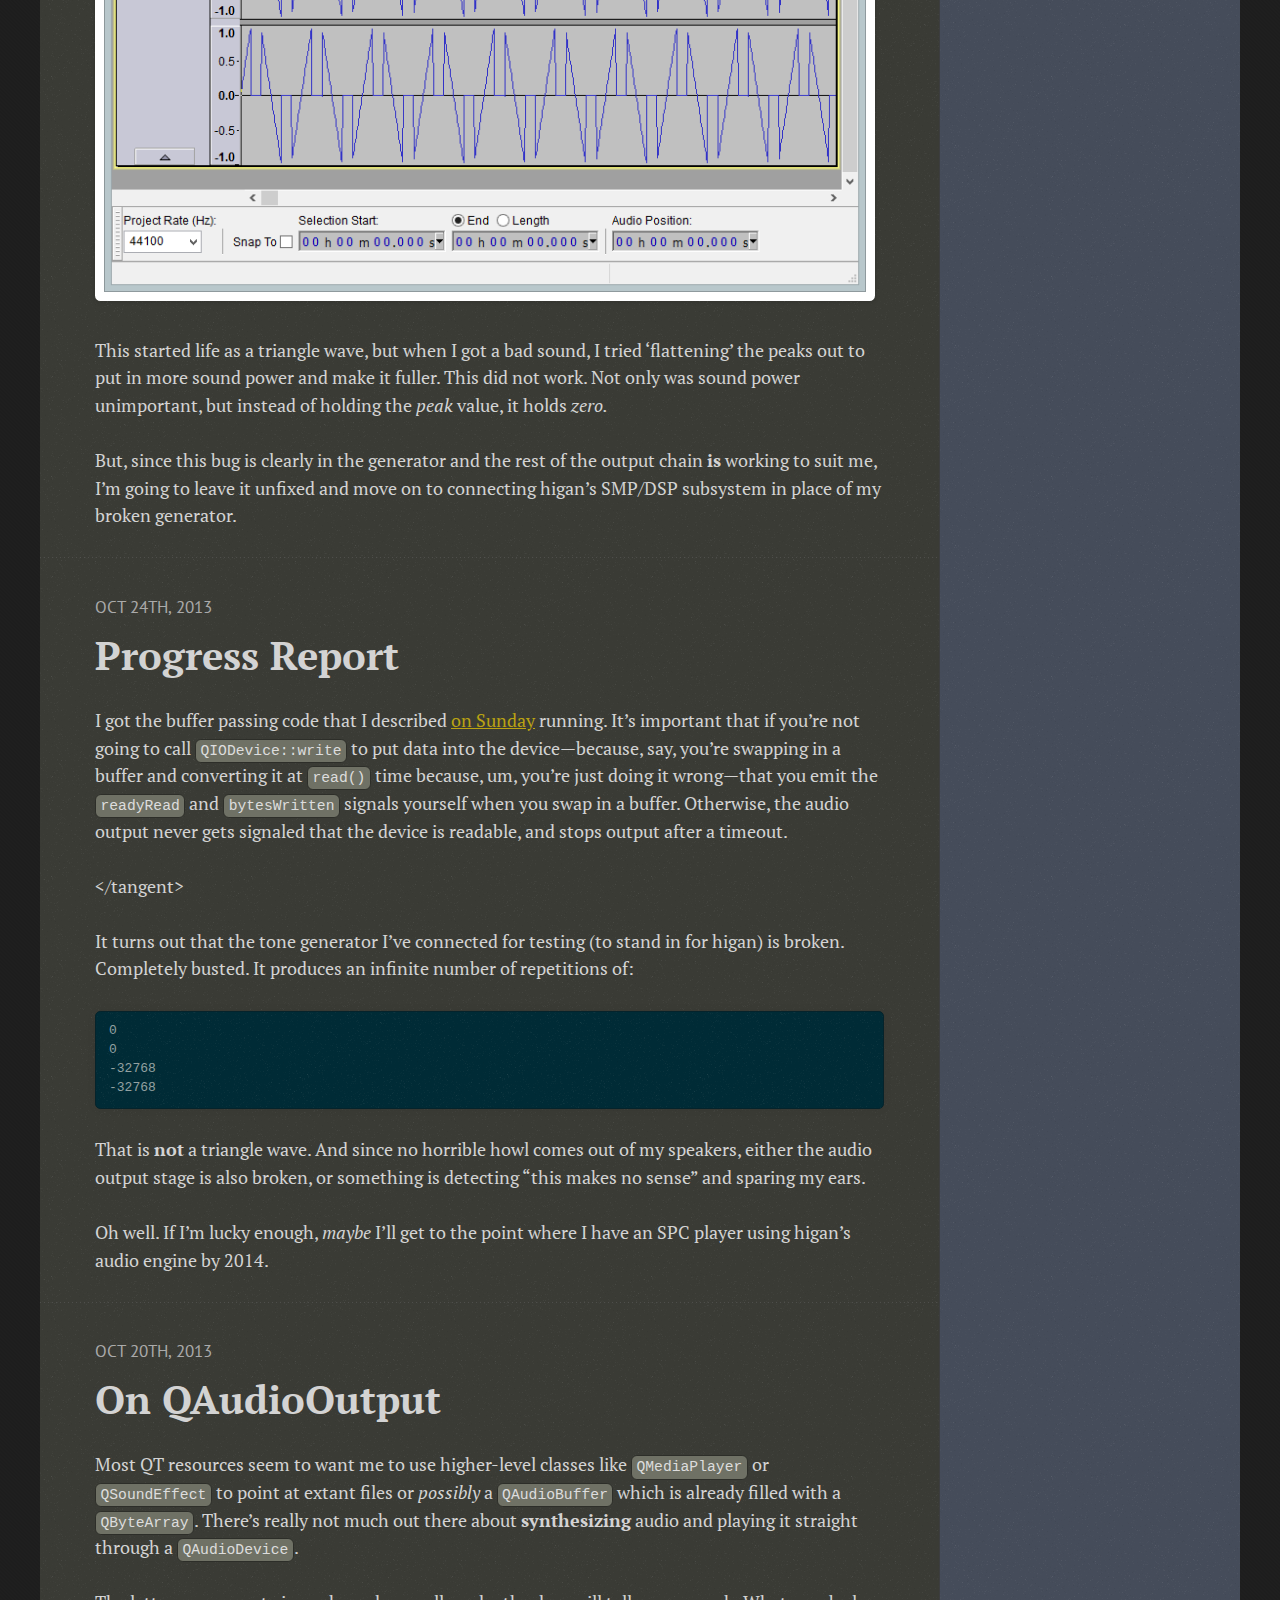
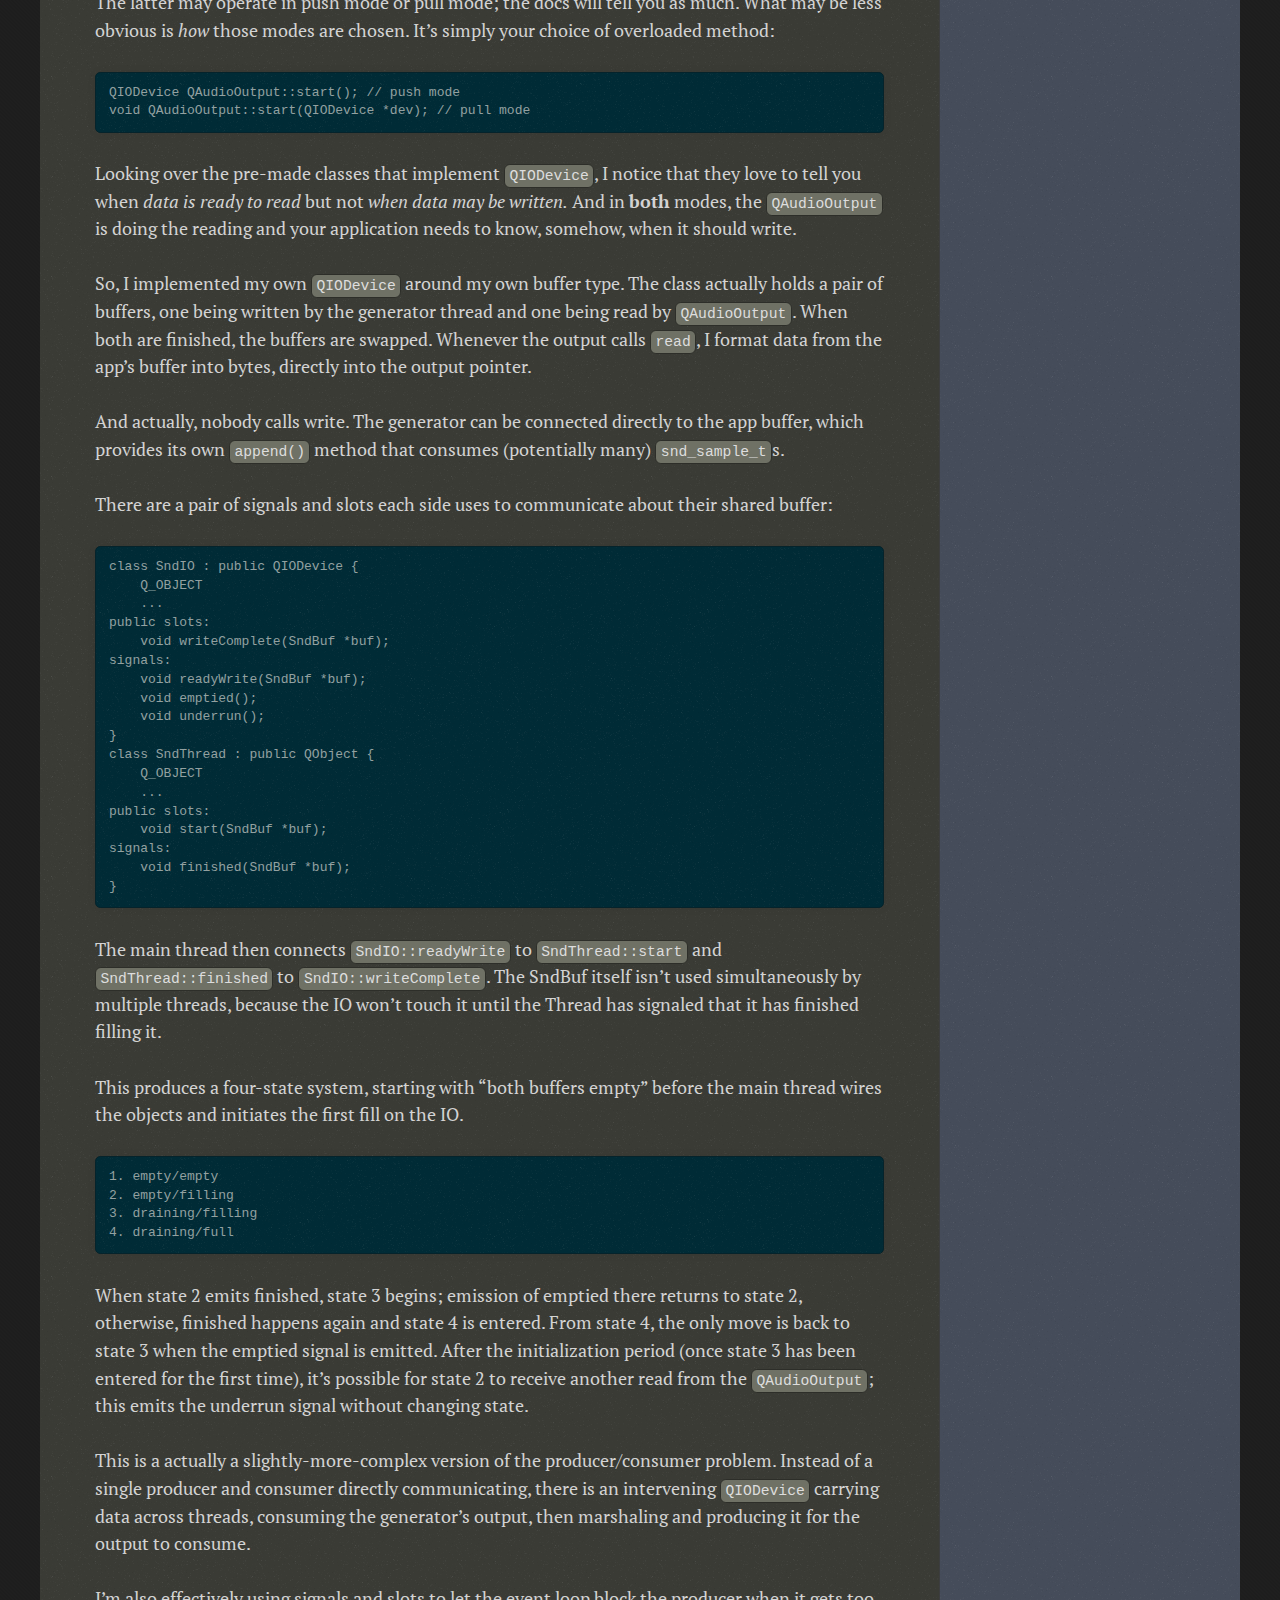
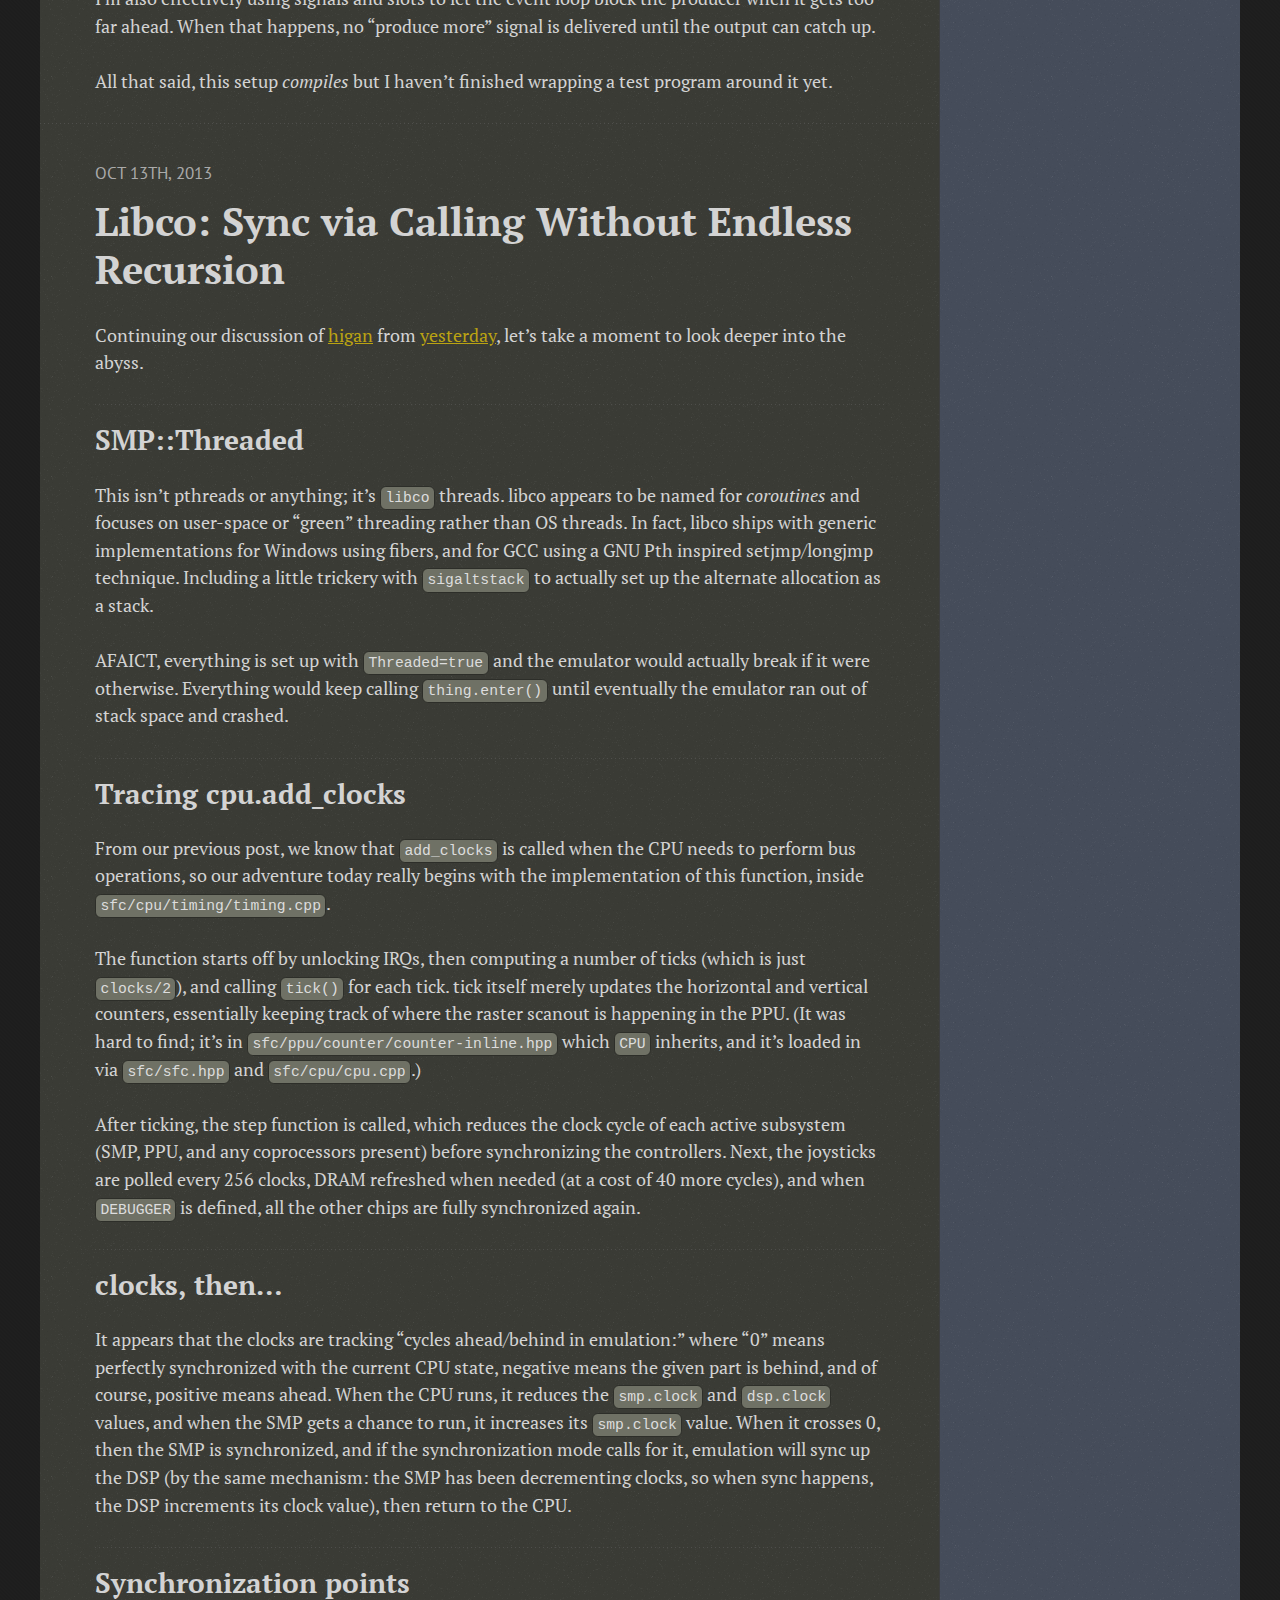
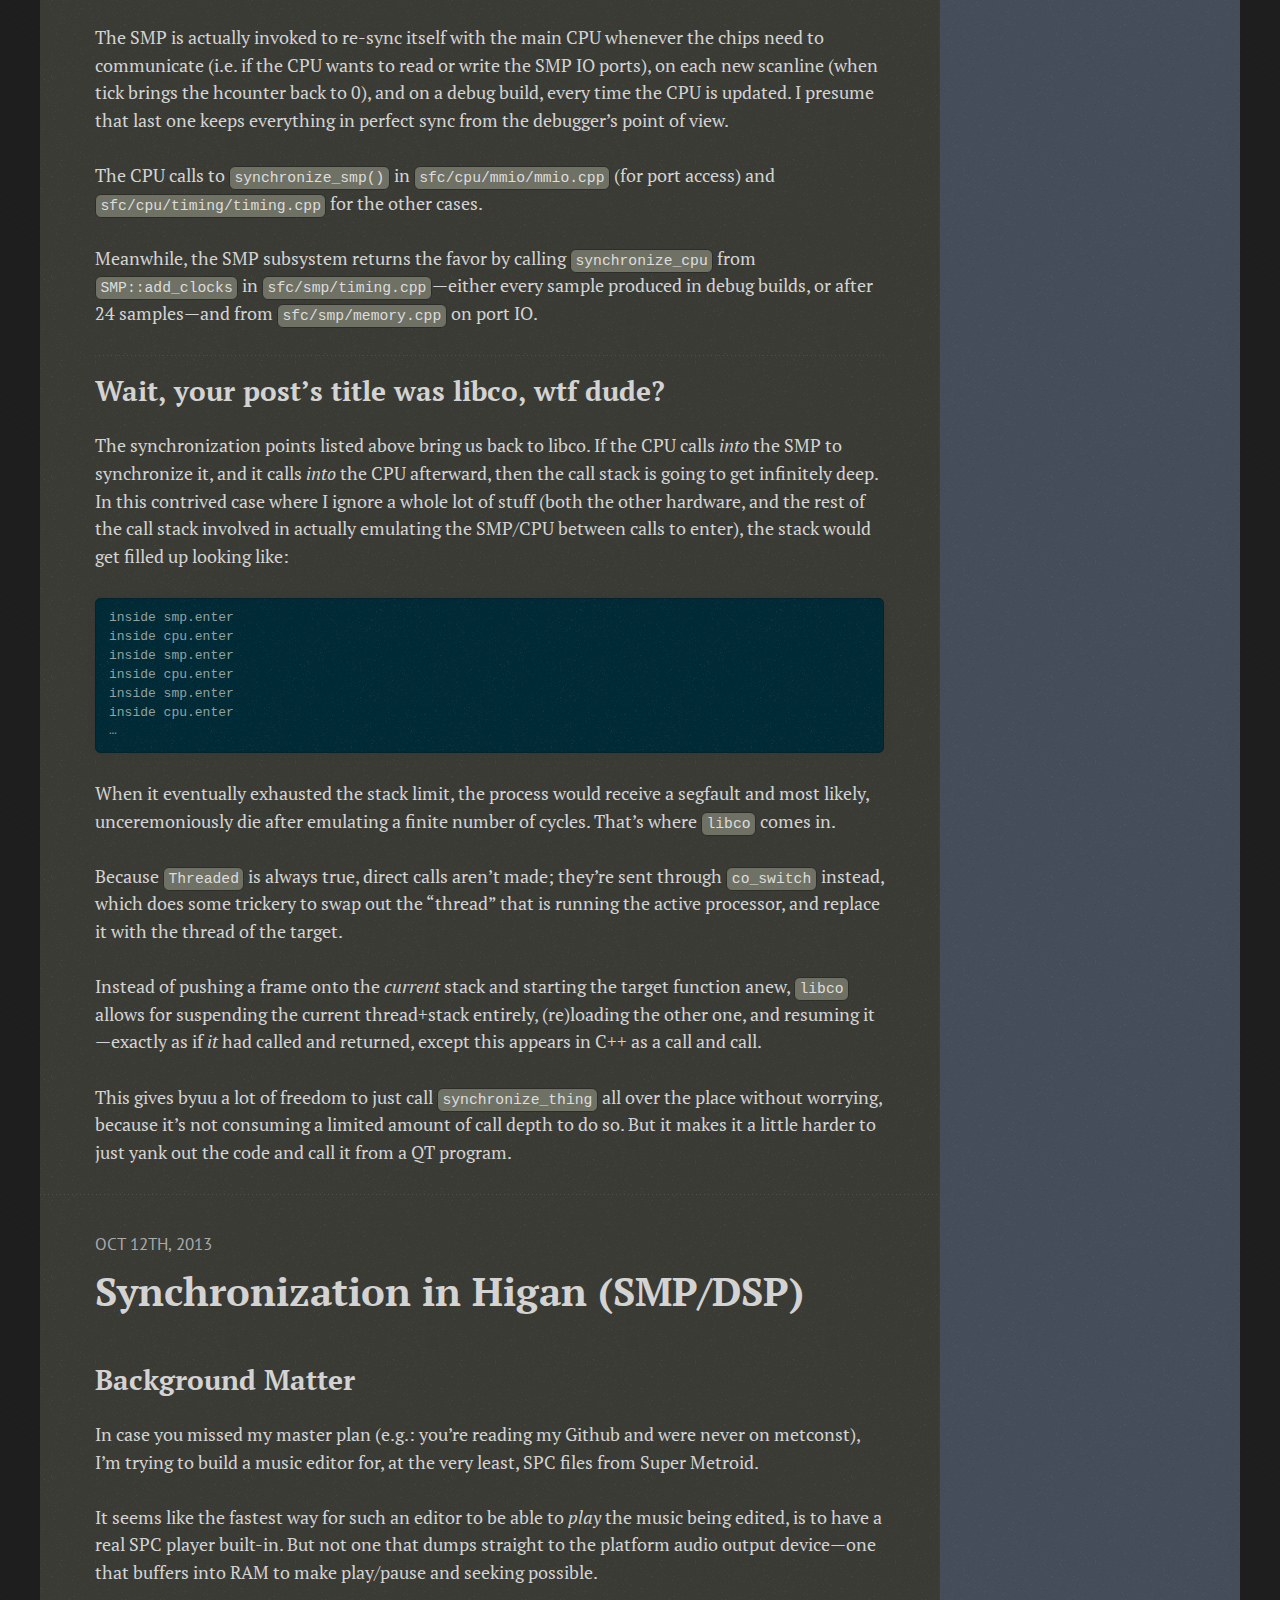
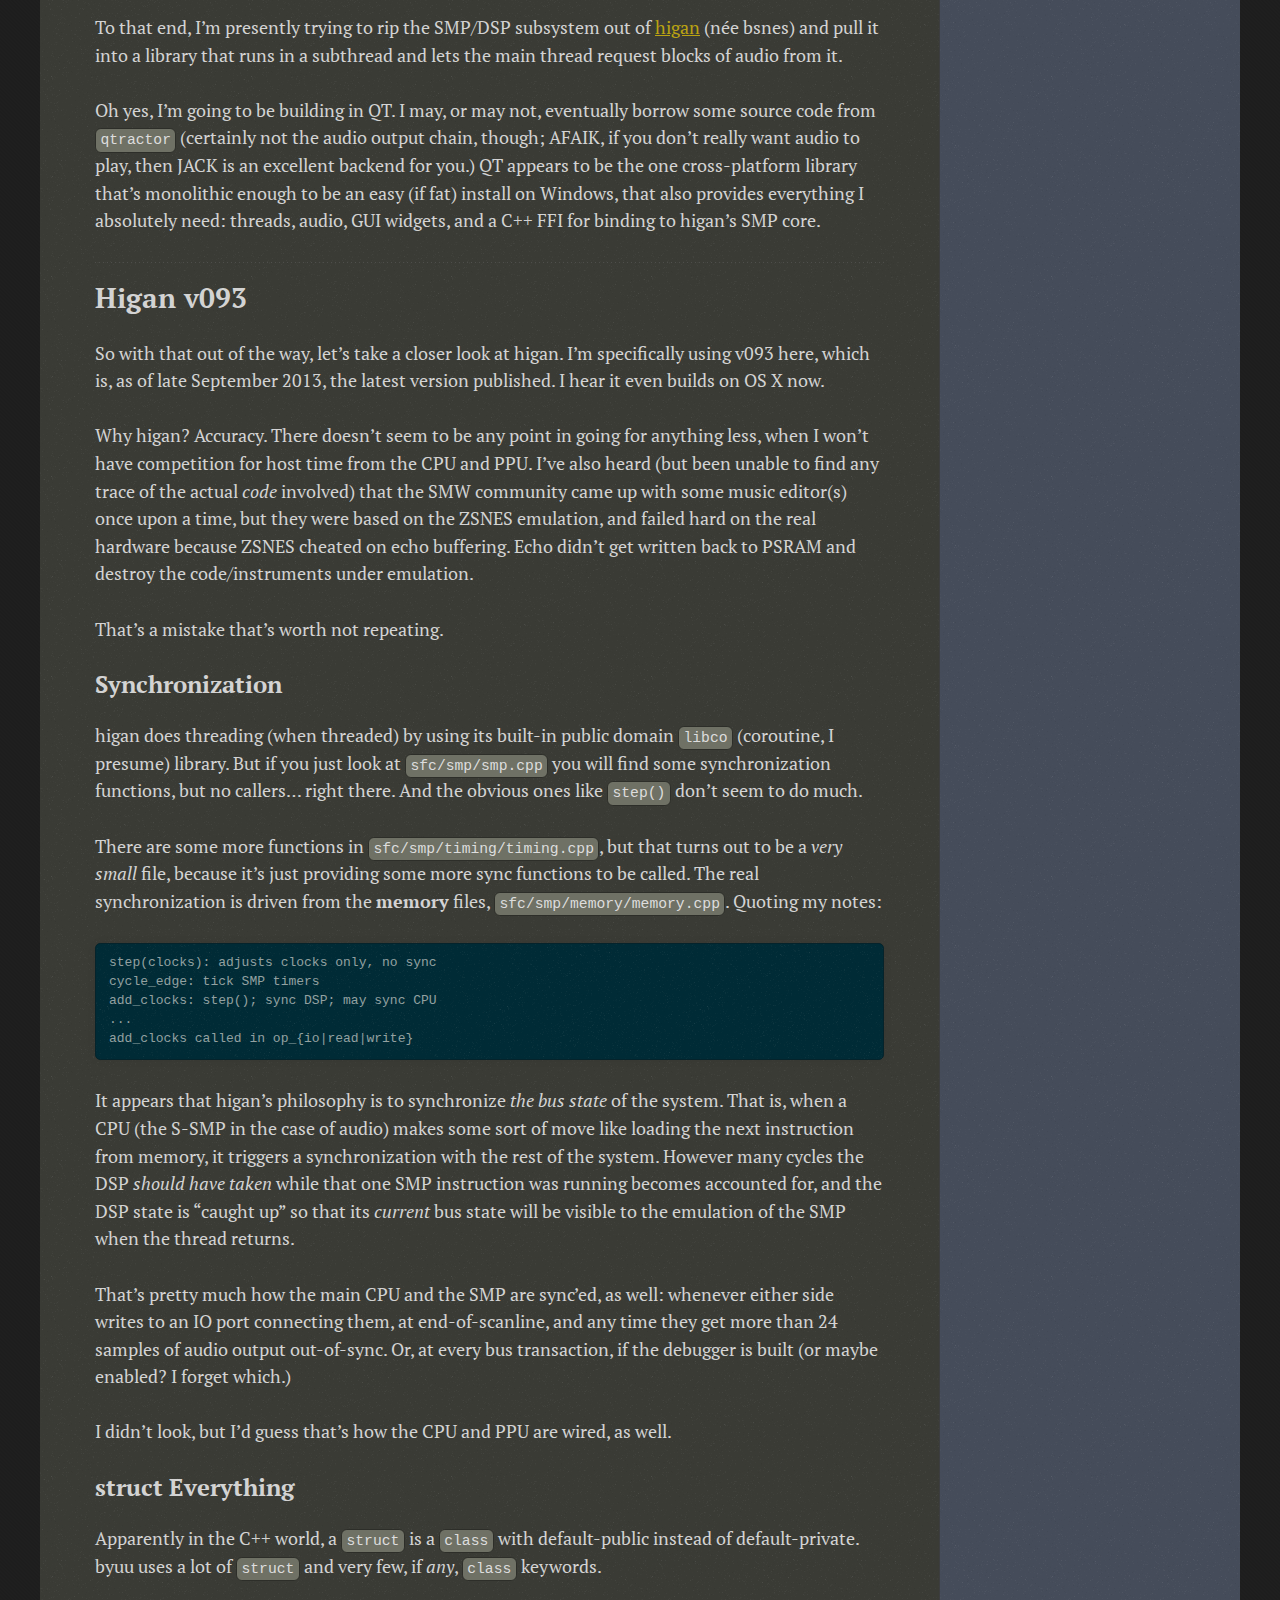
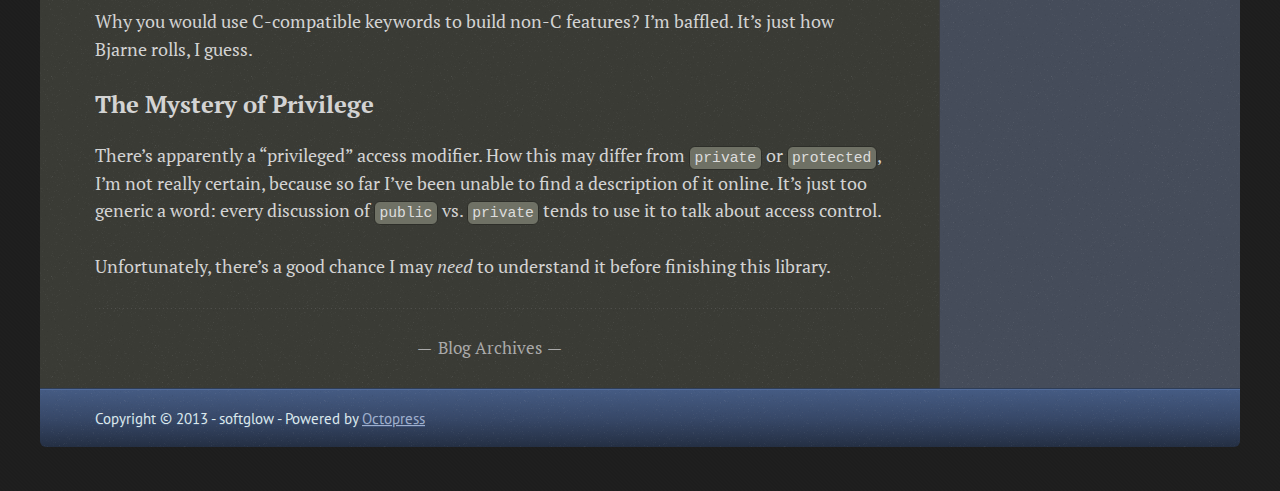
==== commit 1eca4f37: "Site updated at 2013-11-15 02:27:22 UTC" ====
--- a/index.html
+++ b/index.html
@@ -9,8 +9,8 @@
   <meta name="author" content="softglow">
 
   
-  <meta name="description" content="In higan&rsquo;s sfc/alt/dsp directory is the alternate SMP emulation core, used
-when the accuracy profile isn&rsquo;t selected. It apparently &hellip;">
+  <meta name="description" content="I was reading around byuu&rsquo;s forum (technically, preparing to make sure my
+question regarding the accuracy of byuu&rsquo;s SMP/DSP vs. blargg& &hellip;">
   
 
   <!-- http://t.co/dKP3o1e -->
@@ -66,6 +66,62 @@
     <div id="content">
       <div class="blog-index">
   
+  
+  
+    <article>
+      
+  <header>
+    
+      <h1 class="entry-title"><a href="/blog/2013/11/14/dsp-emulators/">DSP Emulators</a></h1>
+    
+    
+      <p class="meta">
+        
+
+
+
+
+
+
+
+
+  
+
+
+<time datetime="2013-11-14T21:15:00-05:00" pubdate data-updated="true">Nov 14<span>th</span>, 2013</time>
+        
+      </p>
+    
+  </header>
+
+
+  <div class="entry-content"><p>I was reading around byuu&rsquo;s forum (technically, preparing to make sure my
+question regarding the accuracy of byuu&rsquo;s SMP/DSP vs. blargg&rsquo;s was in the
+right sub-forum) when I came upon the answer to my question.</p>
+
+<p>To summarize into a a perfect viral posting for social sites&hellip;</p>
+
+<h2>TIL: 3 Amazing Facts About SNES Audio Emulators</h2>
+
+<ol>
+<li>blargg&rsquo;s DSP is 100% pure awesome.</li>
+<li>byuu&rsquo;s SMP is better than blargg&rsquo;s, though.</li>
+<li>byuu&rsquo;s <em>main</em> SMP only has style points over the <em>alt</em> SMP core.  E.g. it
+emulates the <code>TEST</code> register which nobody uses.</li>
+</ol>
+
+
+<h2>So was I wasting my time?</h2>
+
+<p>Partly.  I think extracting <code>sfc/alt/{smp,dsp}</code> is the way to go, which makes
+the deep dive on the main cores mostly irrelevant, but I still got an overview
+of how higan is structured and how its audio path fits in.</p>
+</div>
+  
+  
+
+
+    </article>
   
   
     <article>
@@ -824,6 +880,10 @@
   <ul id="recent_posts">
     
       <li class="post">
+        <a href="/blog/2013/11/14/dsp-emulators/">DSP Emulators</a>
+      </li>
+    
+      <li class="post">
         <a href="/blog/2013/11/12/maybe-ive-been-wasting-my-time/">Maybe I&#8217;ve Been Wasting My Time?</a>
       </li>
     
@@ -837,10 +897,6 @@
     
       <li class="post">
         <a href="/blog/2013/10/31/brief-intermission/">Brief Intermission</a>
-      </li>
-    
-      <li class="post">
-        <a href="/blog/2013/10/26/sndthread-lives/">SndThread Lives</a>
       </li>
     
   </ul>
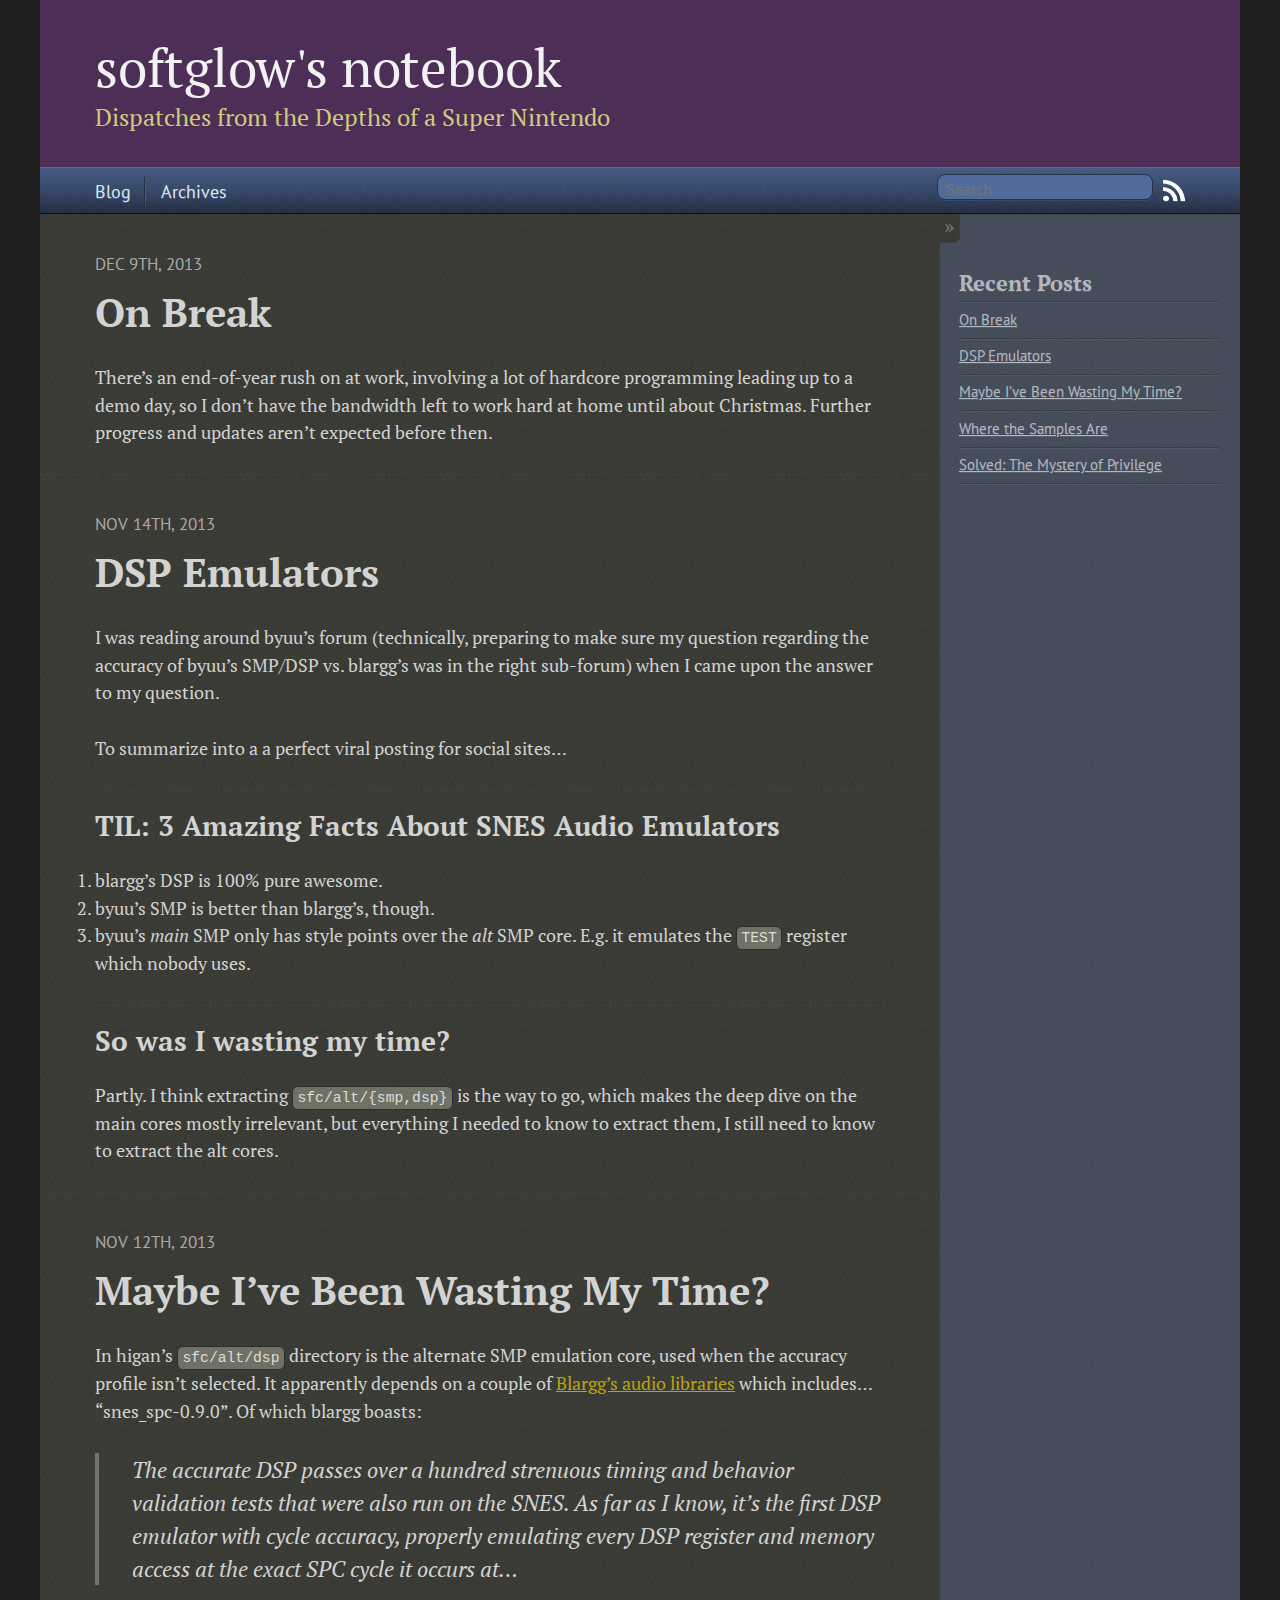
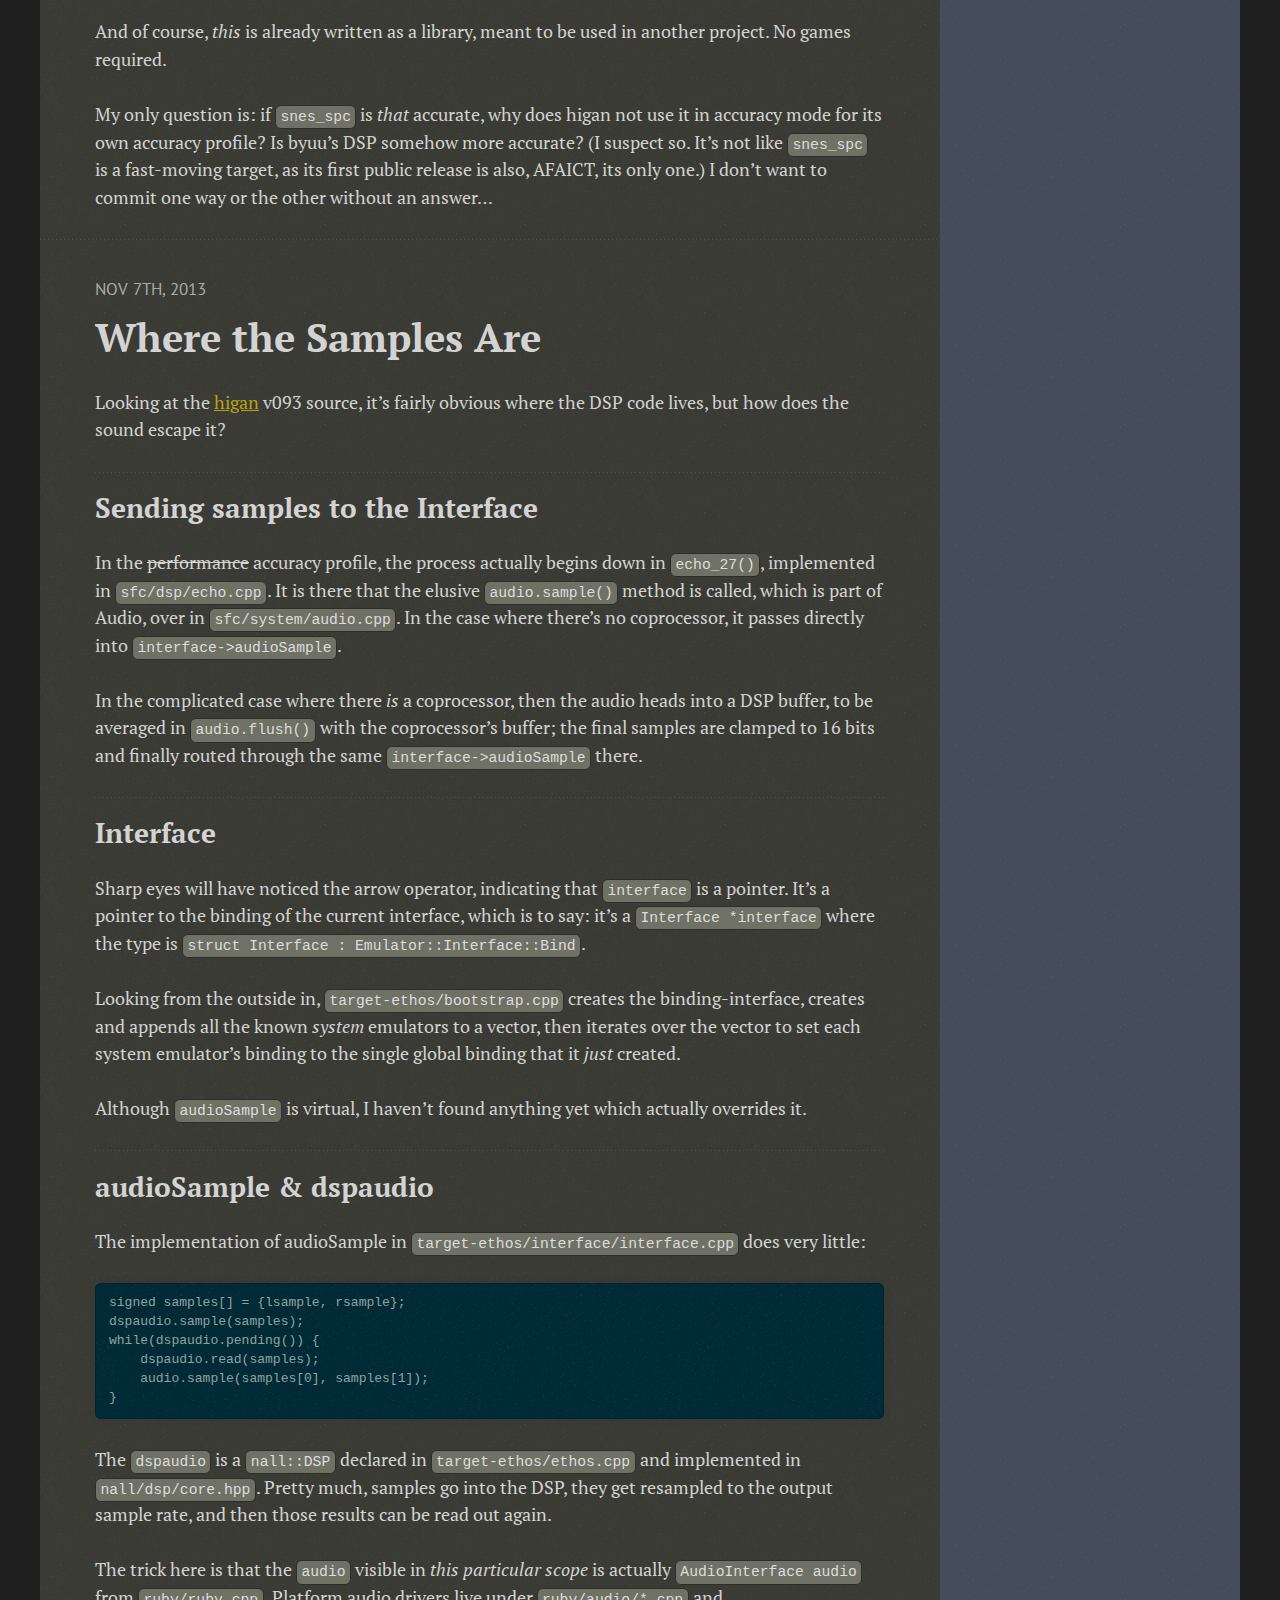
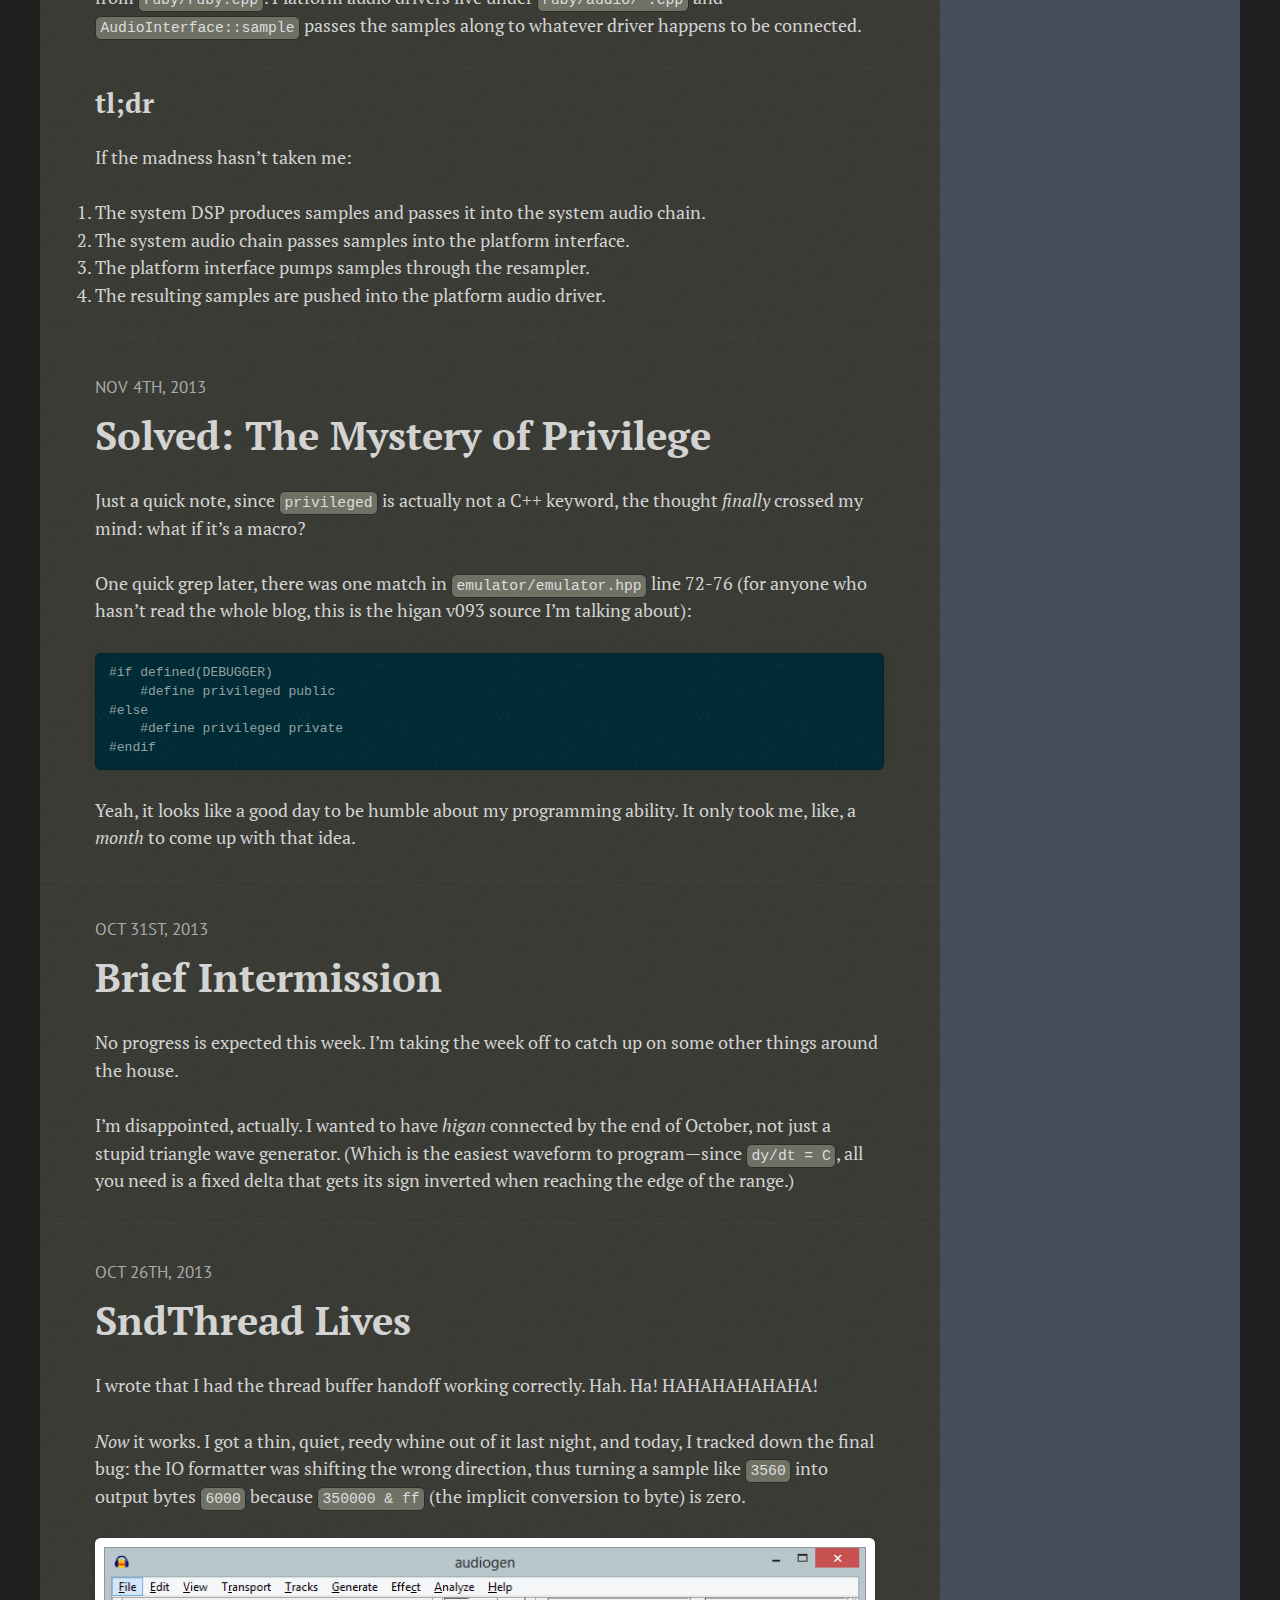
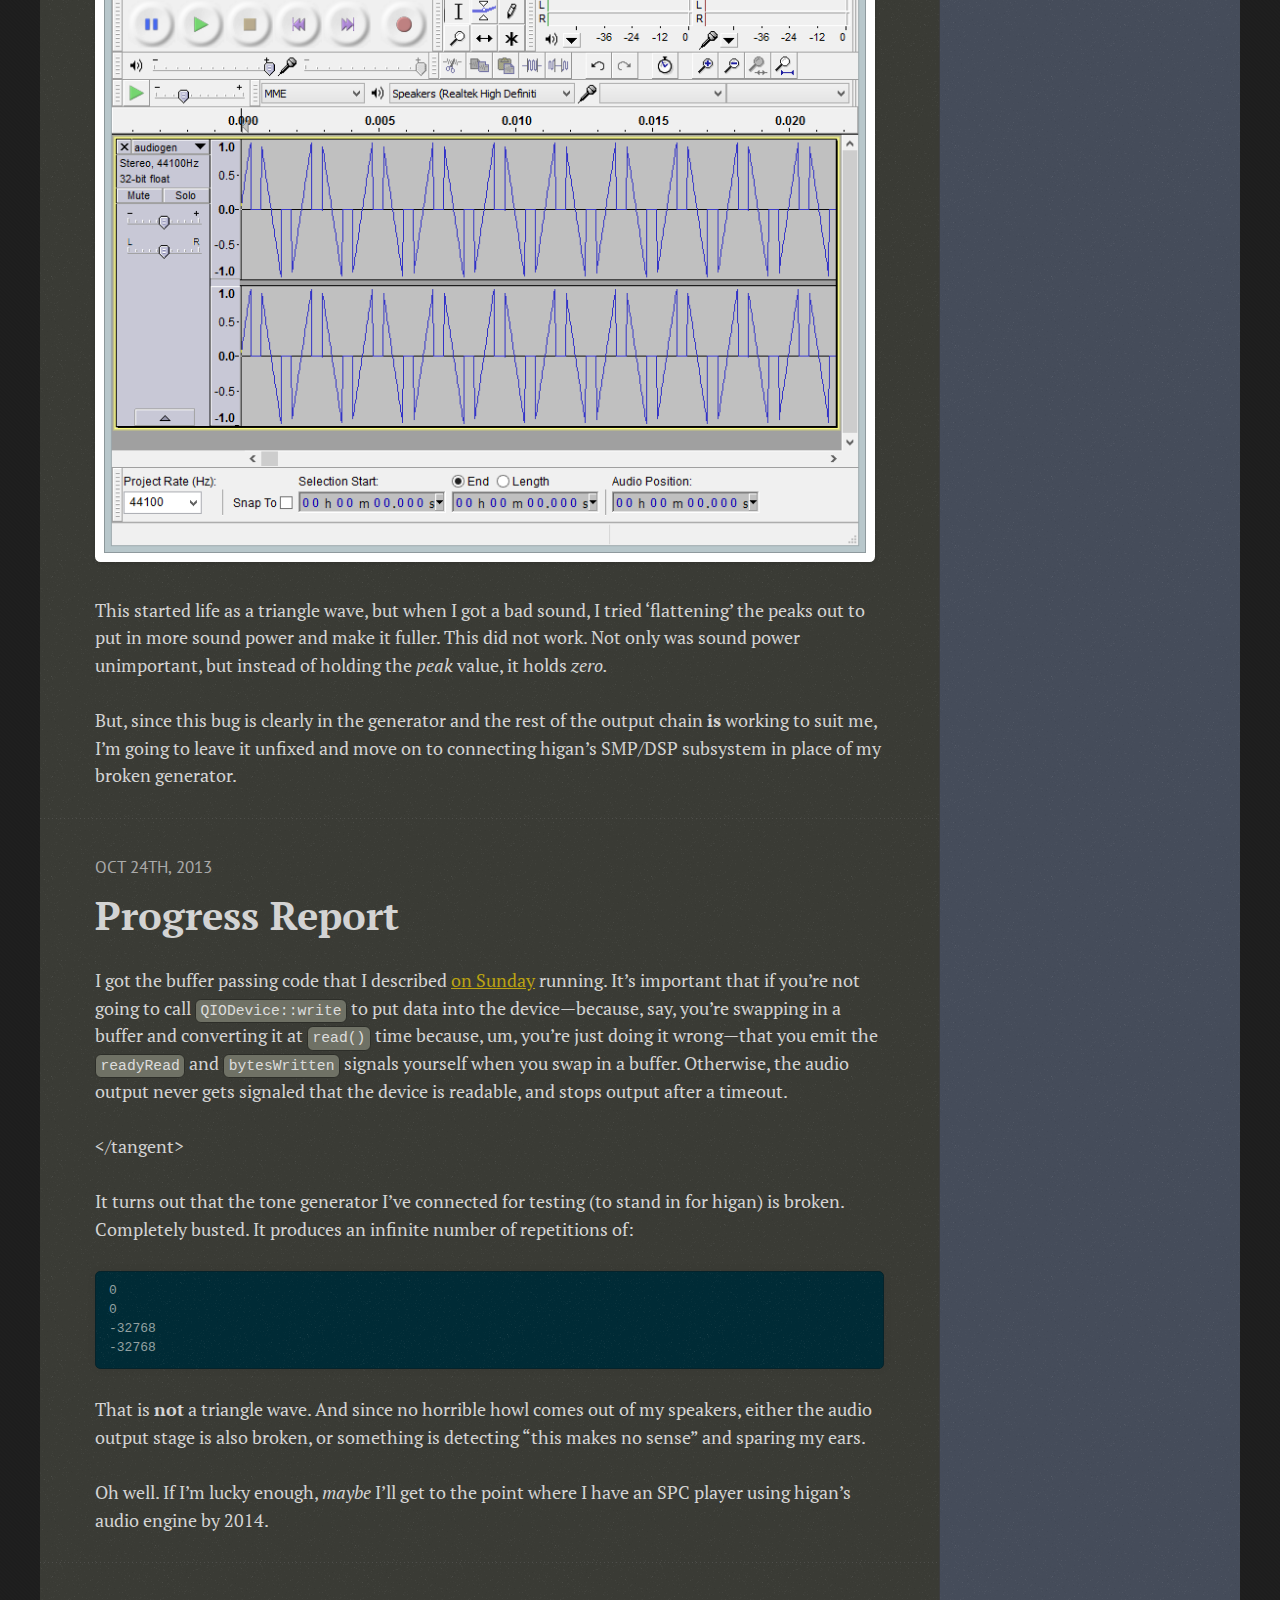
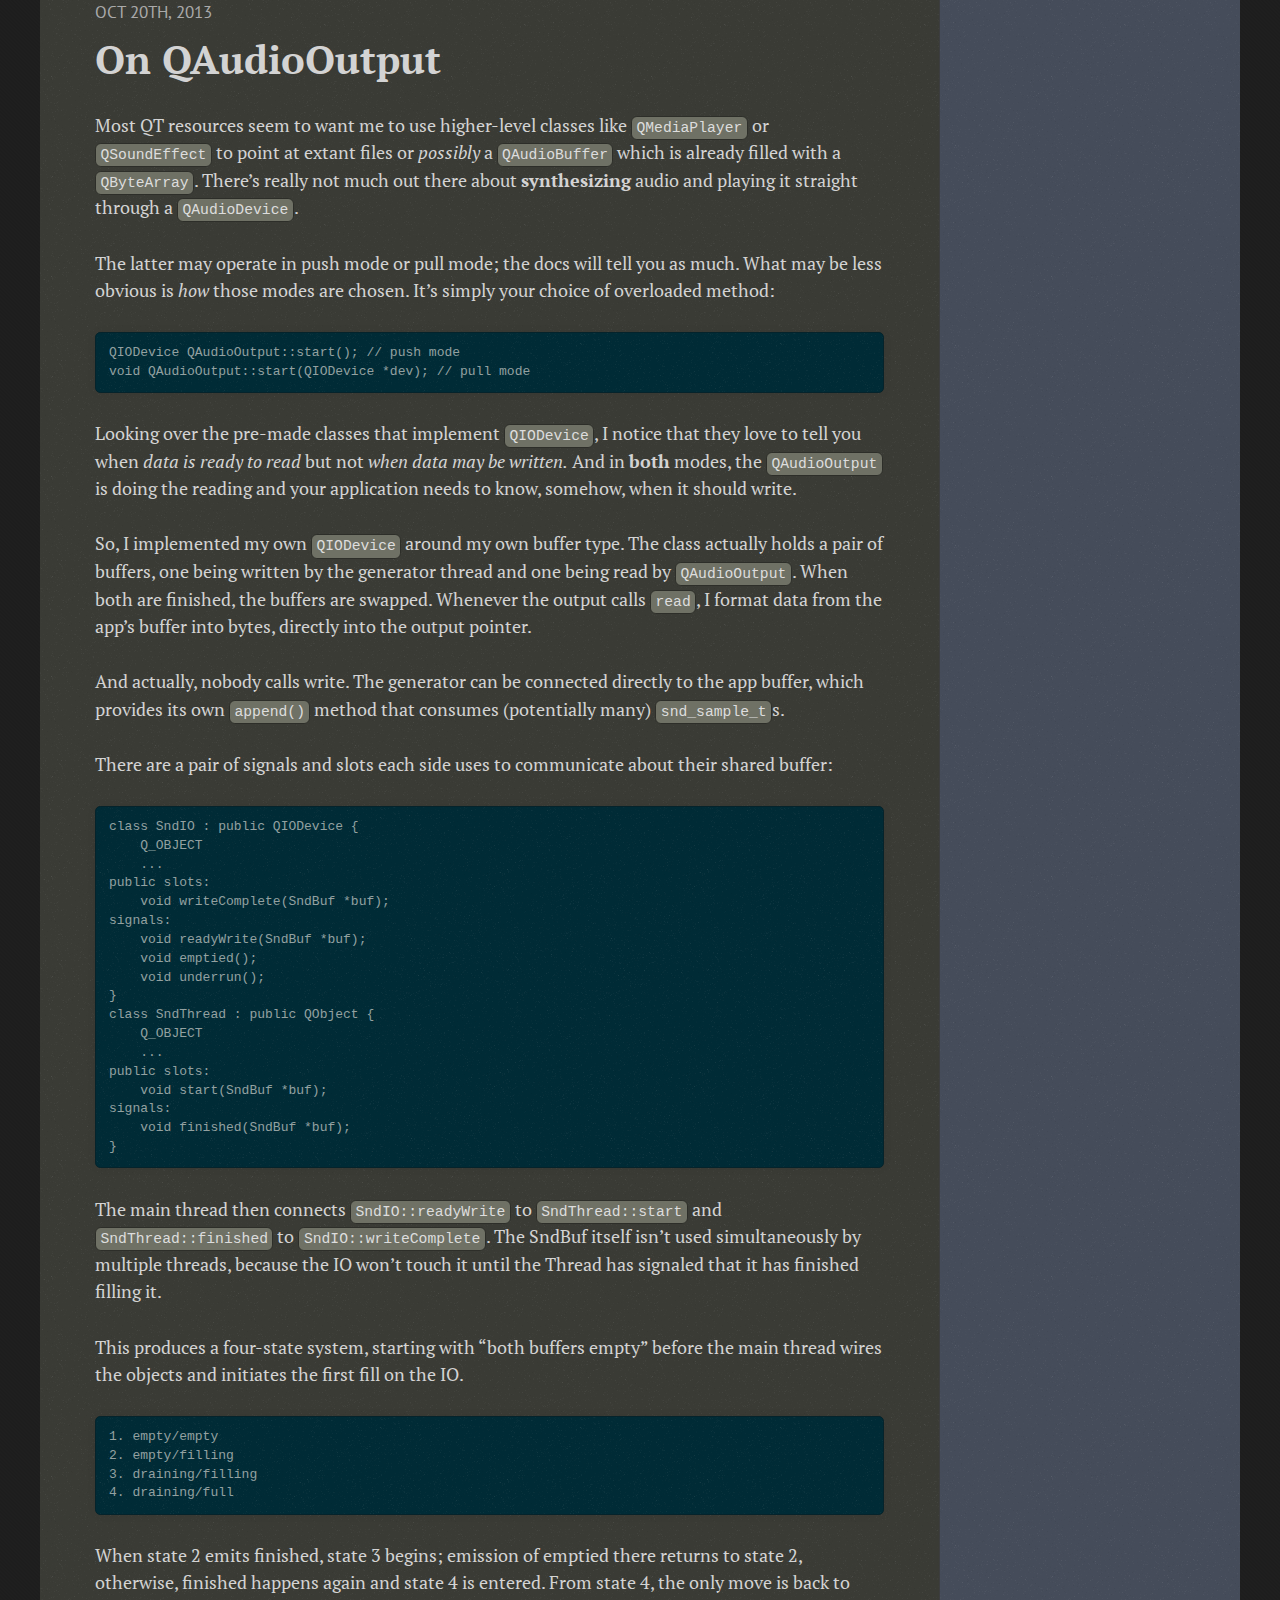
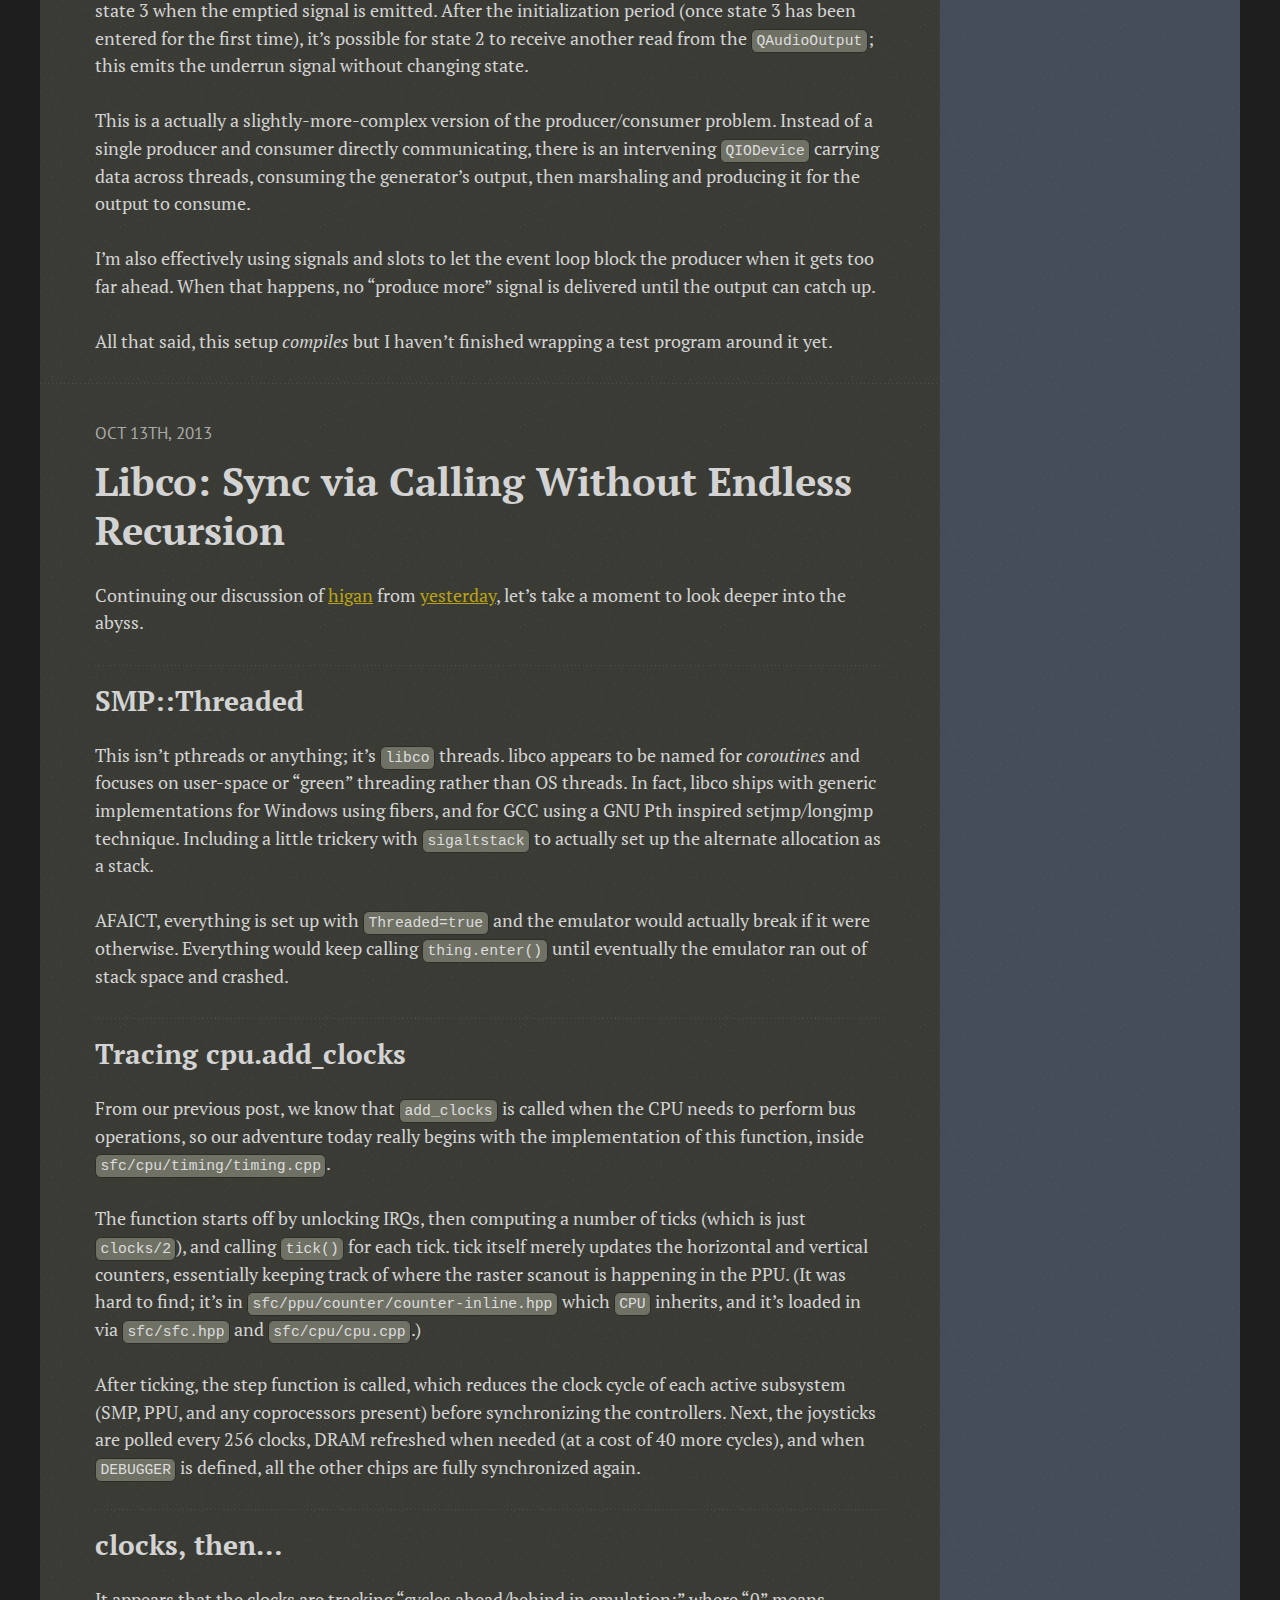
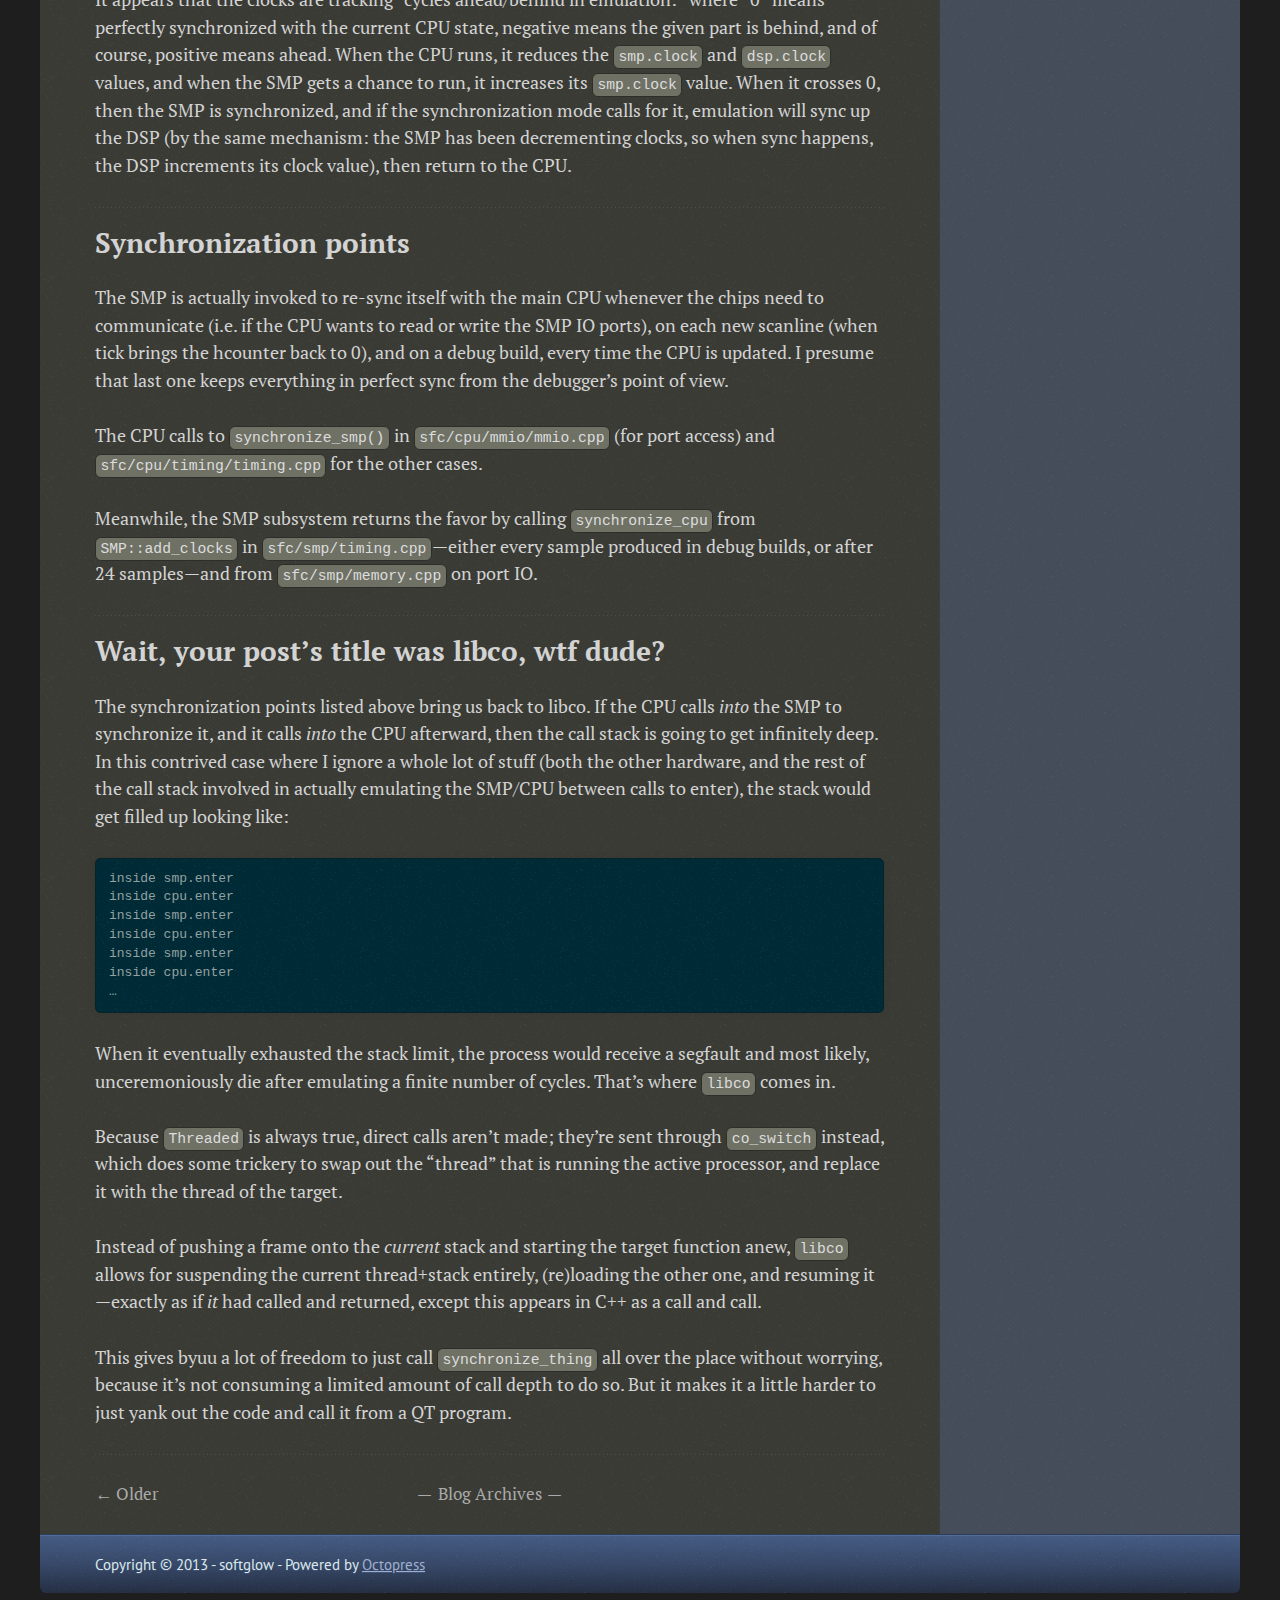
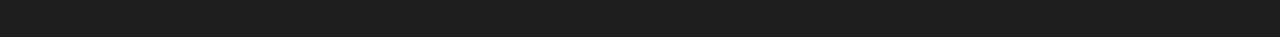
==== commit 731baff9: "Site updated at 2013-12-09 23:50:07 UTC" ====
--- a/index.html
+++ b/index.html
@@ -9,8 +9,8 @@
   <meta name="author" content="softglow">
 
   
-  <meta name="description" content="I was reading around byuu&rsquo;s forum (technically, preparing to make sure my
-question regarding the accuracy of byuu&rsquo;s SMP/DSP vs. blargg& &hellip;">
+  <meta name="description" content="There&rsquo;s an end-of-year rush on at work, involving a lot of hardcore
+programming leading up to a demo day, so I don&rsquo;t have the bandwidth &hellip;">
   
 
   <!-- http://t.co/dKP3o1e -->
@@ -72,6 +72,45 @@
       
   <header>
     
+      <h1 class="entry-title"><a href="/blog/2013/12/09/on-break/">On Break</a></h1>
+    
+    
+      <p class="meta">
+        
+
+
+
+
+
+
+
+
+  
+
+
+<time datetime="2013-12-09T18:46:00-05:00" pubdate data-updated="true">Dec 9<span>th</span>, 2013</time>
+        
+      </p>
+    
+  </header>
+
+
+  <div class="entry-content"><p>There&rsquo;s an end-of-year rush on at work, involving a lot of hardcore
+programming leading up to a demo day, so I don&rsquo;t have the bandwidth left to
+work hard at home until about Christmas.  Further progress and updates aren&rsquo;t
+expected before then.</p>
+</div>
+  
+  
+
+
+    </article>
+  
+  
+    <article>
+      
+  <header>
+    
       <h1 class="entry-title"><a href="/blog/2013/11/14/dsp-emulators/">DSP Emulators</a></h1>
     
     
@@ -114,8 +153,8 @@
 <h2>So was I wasting my time?</h2>
 
 <p>Partly.  I think extracting <code>sfc/alt/{smp,dsp}</code> is the way to go, which makes
-the deep dive on the main cores mostly irrelevant, but I still got an overview
-of how higan is structured and how its audio path fits in.</p>
+the deep dive on the main cores mostly irrelevant, but everything I needed to
+know to extract them, I still need to know to extract the alt cores.</p>
 </div>
   
   
@@ -739,135 +778,9 @@
 
     </article>
   
-  
-    <article>
-      
-  <header>
-    
-      <h1 class="entry-title"><a href="/blog/2013/10/12/synchronization-in-higan-smp-slash-dsp/">Synchronization in Higan (SMP/DSP)</a></h1>
-    
-    
-      <p class="meta">
-        
-
-
-
-
-
-
-
-
-  
-
-
-<time datetime="2013-10-12T16:04:00-04:00" pubdate data-updated="true">Oct 12<span>th</span>, 2013</time>
-        
-      </p>
-    
-  </header>
-
-
-  <div class="entry-content"><h2>Background Matter</h2>
-
-<p>In case you missed my master plan (e.g.: you&rsquo;re reading my Github and were
-never on metconst), I&rsquo;m trying to build a music editor for, at the very least,
-SPC files from Super Metroid.</p>
-
-<p>It seems like the fastest way for such an editor to be able to <em>play</em> the
-music being edited, is to have a real SPC player built-in.  But not one that
-dumps straight to the platform audio output device&mdash;one that buffers into RAM
-to make play/pause and seeking possible.</p>
-
-<p>To that end, I&rsquo;m presently trying to rip the SMP/DSP subsystem out of
-<a href="http://byuu.org/higan/">higan</a> (née bsnes) and pull it into a library that
-runs in a subthread and lets the main thread request blocks of audio from it.</p>
-
-<p>Oh yes, I&rsquo;m going to be building in QT.  I may, or may not, eventually borrow
-some source code from <code>qtractor</code> (certainly not the audio output chain,
-though; AFAIK, if you don&rsquo;t really want audio to play, then JACK is an
-excellent backend for you.)  QT appears to be the one cross-platform library
-that&rsquo;s monolithic enough to be an easy (if fat) install on Windows, that also
-provides everything I absolutely need: threads, audio, GUI widgets, and a C++
-FFI for binding to higan&rsquo;s SMP core.</p>
-
-<h2>Higan v093</h2>
-
-<p>So with that out of the way, let&rsquo;s take a closer look at higan.  I&rsquo;m
-specifically using v093 here, which is, as of late September 2013, the latest
-version published.  I hear it even builds on OS X now.</p>
-
-<p>Why higan?  Accuracy.  There doesn&rsquo;t seem to be any point in going for
-anything less, when I won&rsquo;t have competition for host time from the CPU and
-PPU.  I&rsquo;ve also heard (but been unable to find any trace of the actual <em>code</em>
-involved) that the SMW community came up with some music editor(s) once upon a
-time, but they were based on the ZSNES emulation, and failed hard on the real
-hardware because ZSNES cheated on echo buffering.  Echo didn&rsquo;t get written
-back to PSRAM and destroy the code/instruments under emulation.</p>
-
-<p>That&rsquo;s a mistake that&rsquo;s worth not repeating.</p>
-
-<h3>Synchronization</h3>
-
-<p>higan does threading (when threaded) by using its built-in public domain
-<code>libco</code> (coroutine, I presume) library.  But if you just look at
-<code>sfc/smp/smp.cpp</code> you will find some synchronization functions, but no
-callers&hellip; right there.  And the obvious ones like <code>step()</code> don&rsquo;t seem to do
-much.</p>
-
-<p>There are some more functions in <code>sfc/smp/timing/timing.cpp</code>, but that turns
-out to be a <em>very small</em> file, because it&rsquo;s just providing some more sync
-functions to be called.  The real synchronization is driven from the
-<strong>memory</strong> files, <code>sfc/smp/memory/memory.cpp</code>.  Quoting my notes:</p>
-
-<pre><code>step(clocks): adjusts clocks only, no sync
-cycle_edge: tick SMP timers
-add_clocks: step(); sync DSP; may sync CPU
-...
-add_clocks called in op_{io|read|write}
-</code></pre>
-
-<p>It appears that higan&rsquo;s philosophy is to synchronize <em>the bus state</em> of the
-system.  That is, when a CPU (the S-SMP in the case of audio) makes some sort
-of move like loading the next instruction from memory, it triggers a
-synchronization with the rest of the system.  However many cycles the DSP
-<em>should have taken</em> while that one SMP instruction was running becomes
-accounted for, and the DSP state is &ldquo;caught up&rdquo; so that its <em>current</em> bus
-state will be visible to the emulation of the SMP when the thread returns.</p>
-
-<p>That&rsquo;s pretty much how the main CPU and the SMP are sync&#8217;ed, as well: whenever
-either side writes to an IO port connecting them, at end-of-scanline, and any
-time they get more than 24 samples of audio output out-of-sync.  Or, at every
-bus transaction, if the debugger is built (or maybe enabled?  I forget which.)</p>
-
-<p>I didn&rsquo;t look, but I&rsquo;d guess that&rsquo;s how the CPU and PPU are wired, as well.</p>
-
-<h3>struct Everything</h3>
-
-<p>Apparently in the C++ world, a <code>struct</code> is a <code>class</code> with default-public
-instead of default-private.  byuu uses a lot of <code>struct</code> and very few, if
-<em>any</em>, <code>class</code> keywords.</p>
-
-<p>Why you would use C-compatible keywords to build non-C features?  I&rsquo;m baffled.
-It&rsquo;s just how Bjarne rolls, I guess.</p>
-
-<h3>The Mystery of Privilege</h3>
-
-<p>There&rsquo;s apparently a &ldquo;privileged&rdquo; access modifier.  How this may differ from
-<code>private</code> or <code>protected</code>, I&rsquo;m not really certain, because so far I&rsquo;ve been
-unable to find a description of it online.  It&rsquo;s just too generic a word:
-every discussion of <code>public</code> vs. <code>private</code> tends to use it to talk about
-access control.</p>
-
-<p>Unfortunately, there&rsquo;s a good chance I may <em>need</em> to understand it before
-finishing this library.</p>
-</div>
-  
-  
-
-
-    </article>
-  
   <div class="pagination">
+    
+      <a class="prev" href="/blog/page/2/">&larr; Older</a>
     
     <a href="/blog/archives">Blog Archives</a>
     
@@ -880,6 +793,10 @@
   <ul id="recent_posts">
     
       <li class="post">
+        <a href="/blog/2013/12/09/on-break/">On Break</a>
+      </li>
+    
+      <li class="post">
         <a href="/blog/2013/11/14/dsp-emulators/">DSP Emulators</a>
       </li>
     
@@ -893,10 +810,6 @@
     
       <li class="post">
         <a href="/blog/2013/11/04/solved-the-mystery-of-privilege/">Solved: The Mystery of Privilege</a>
-      </li>
-    
-      <li class="post">
-        <a href="/blog/2013/10/31/brief-intermission/">Brief Intermission</a>
       </li>
     
   </ul>
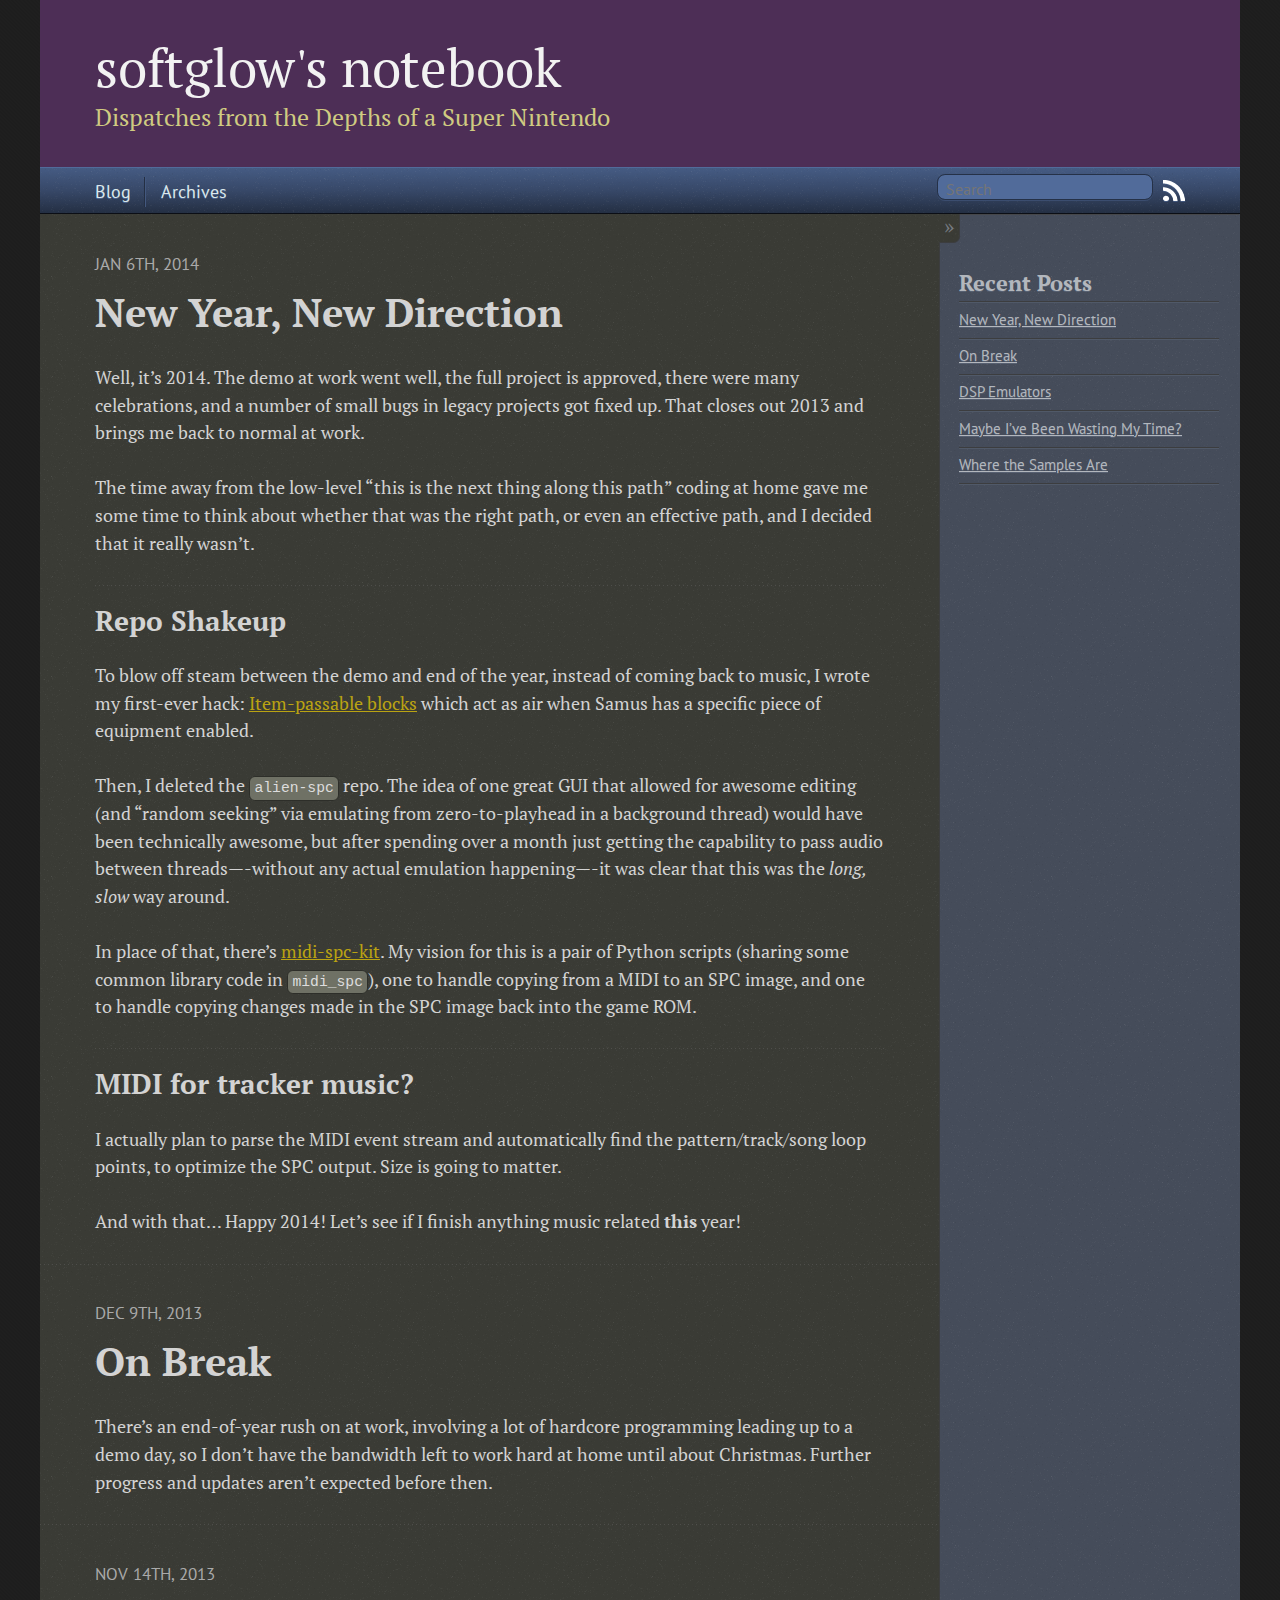
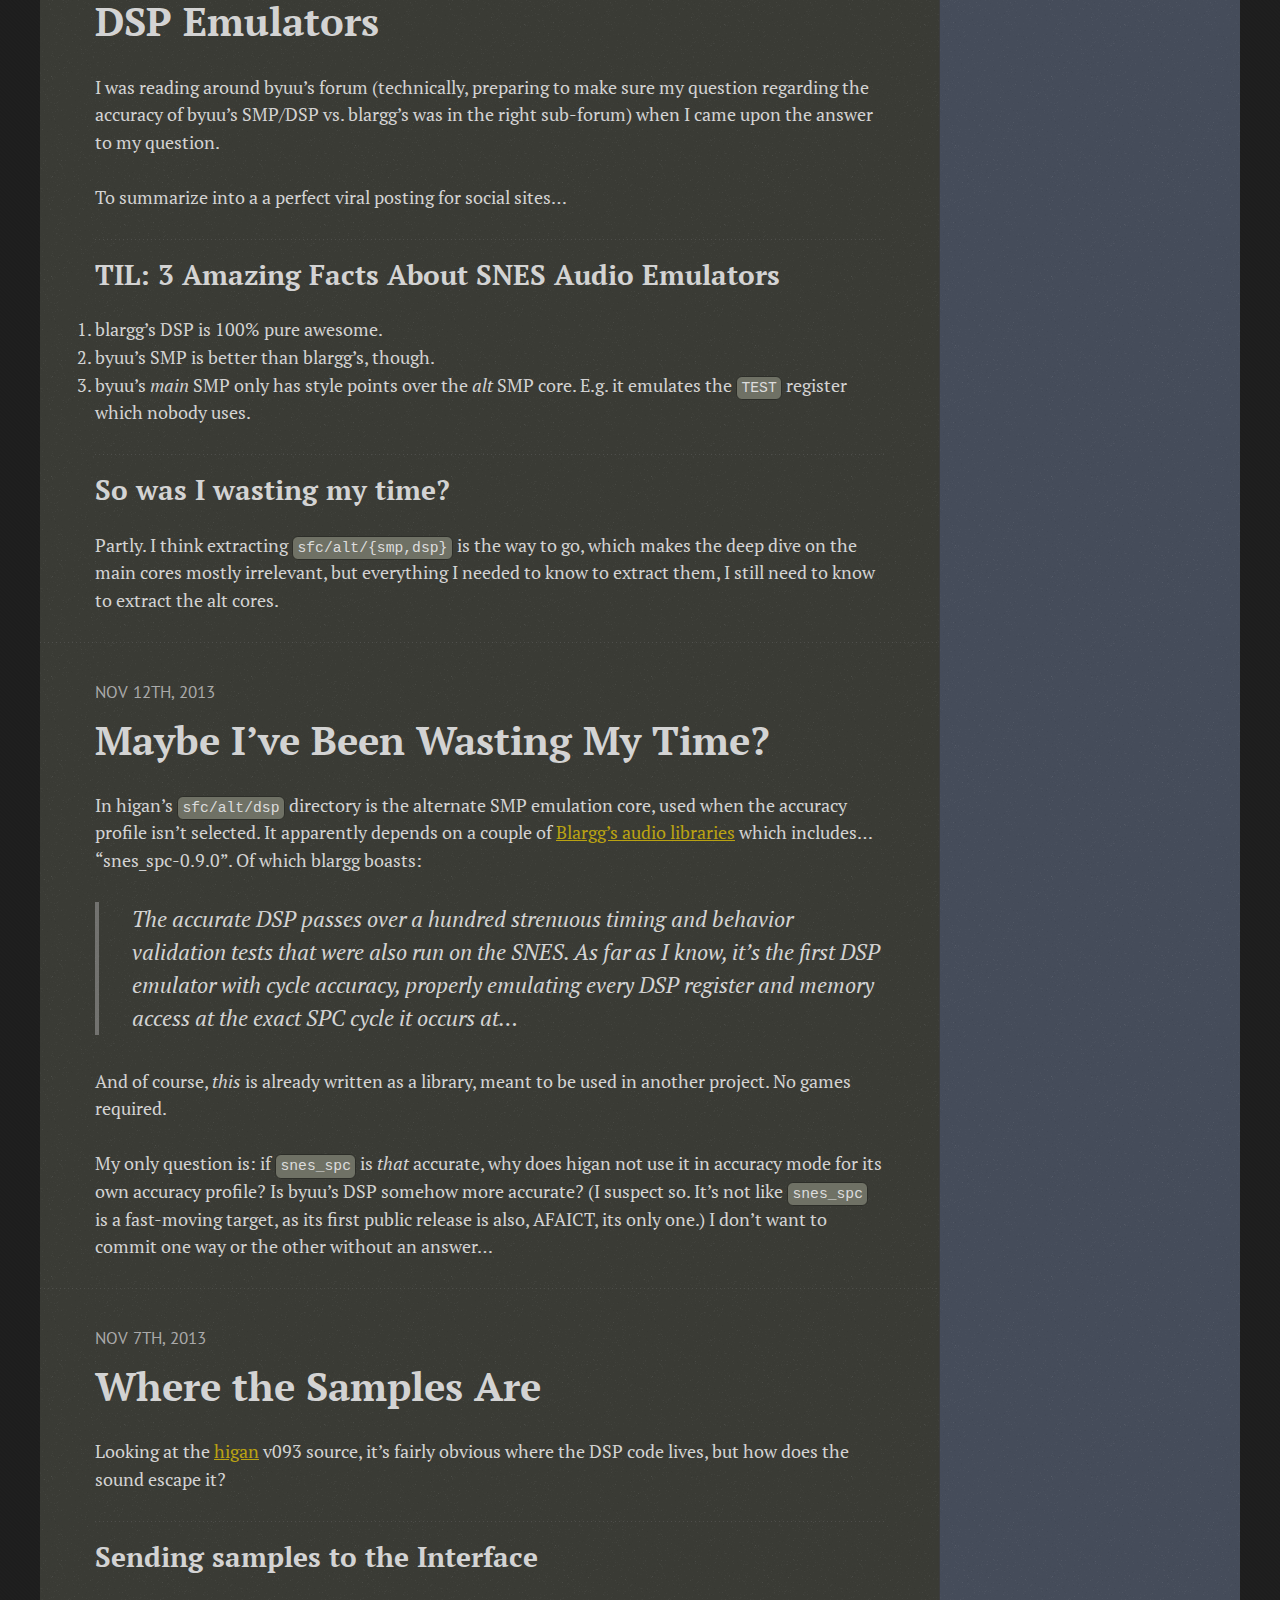
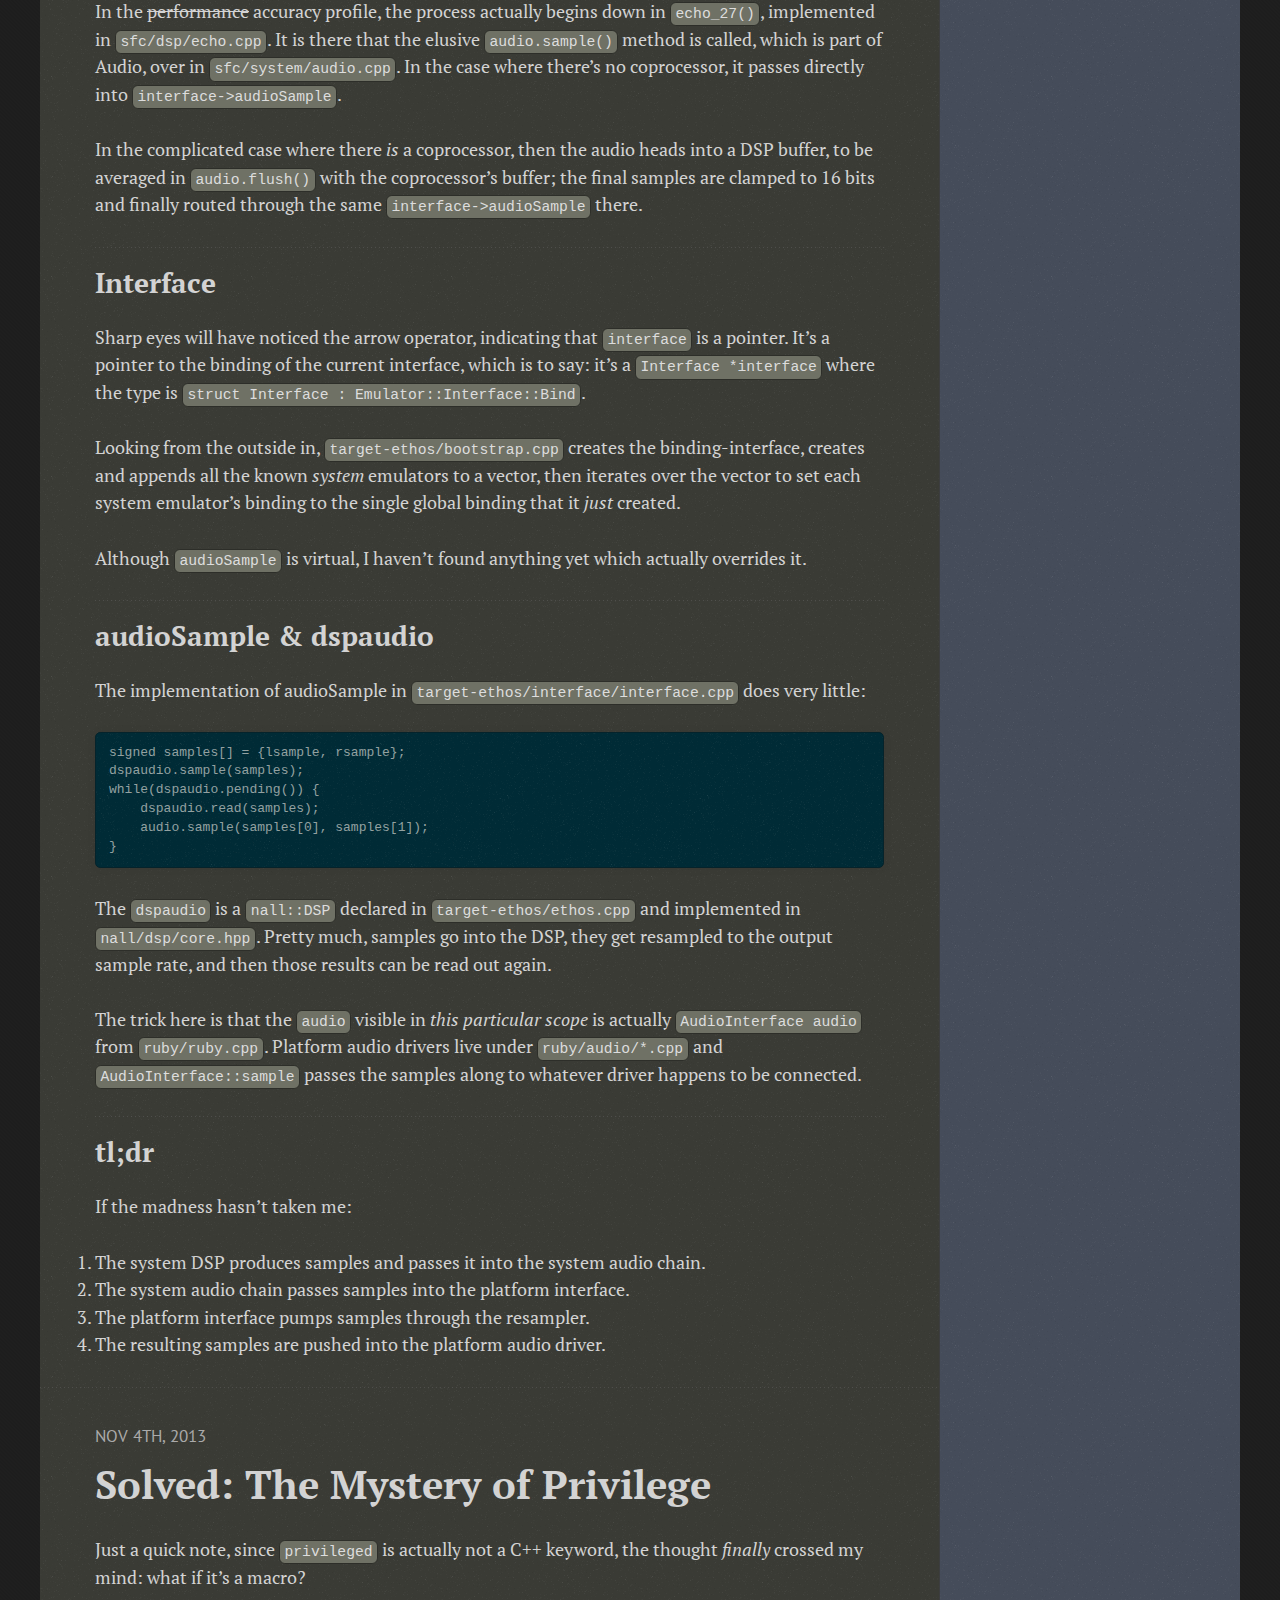
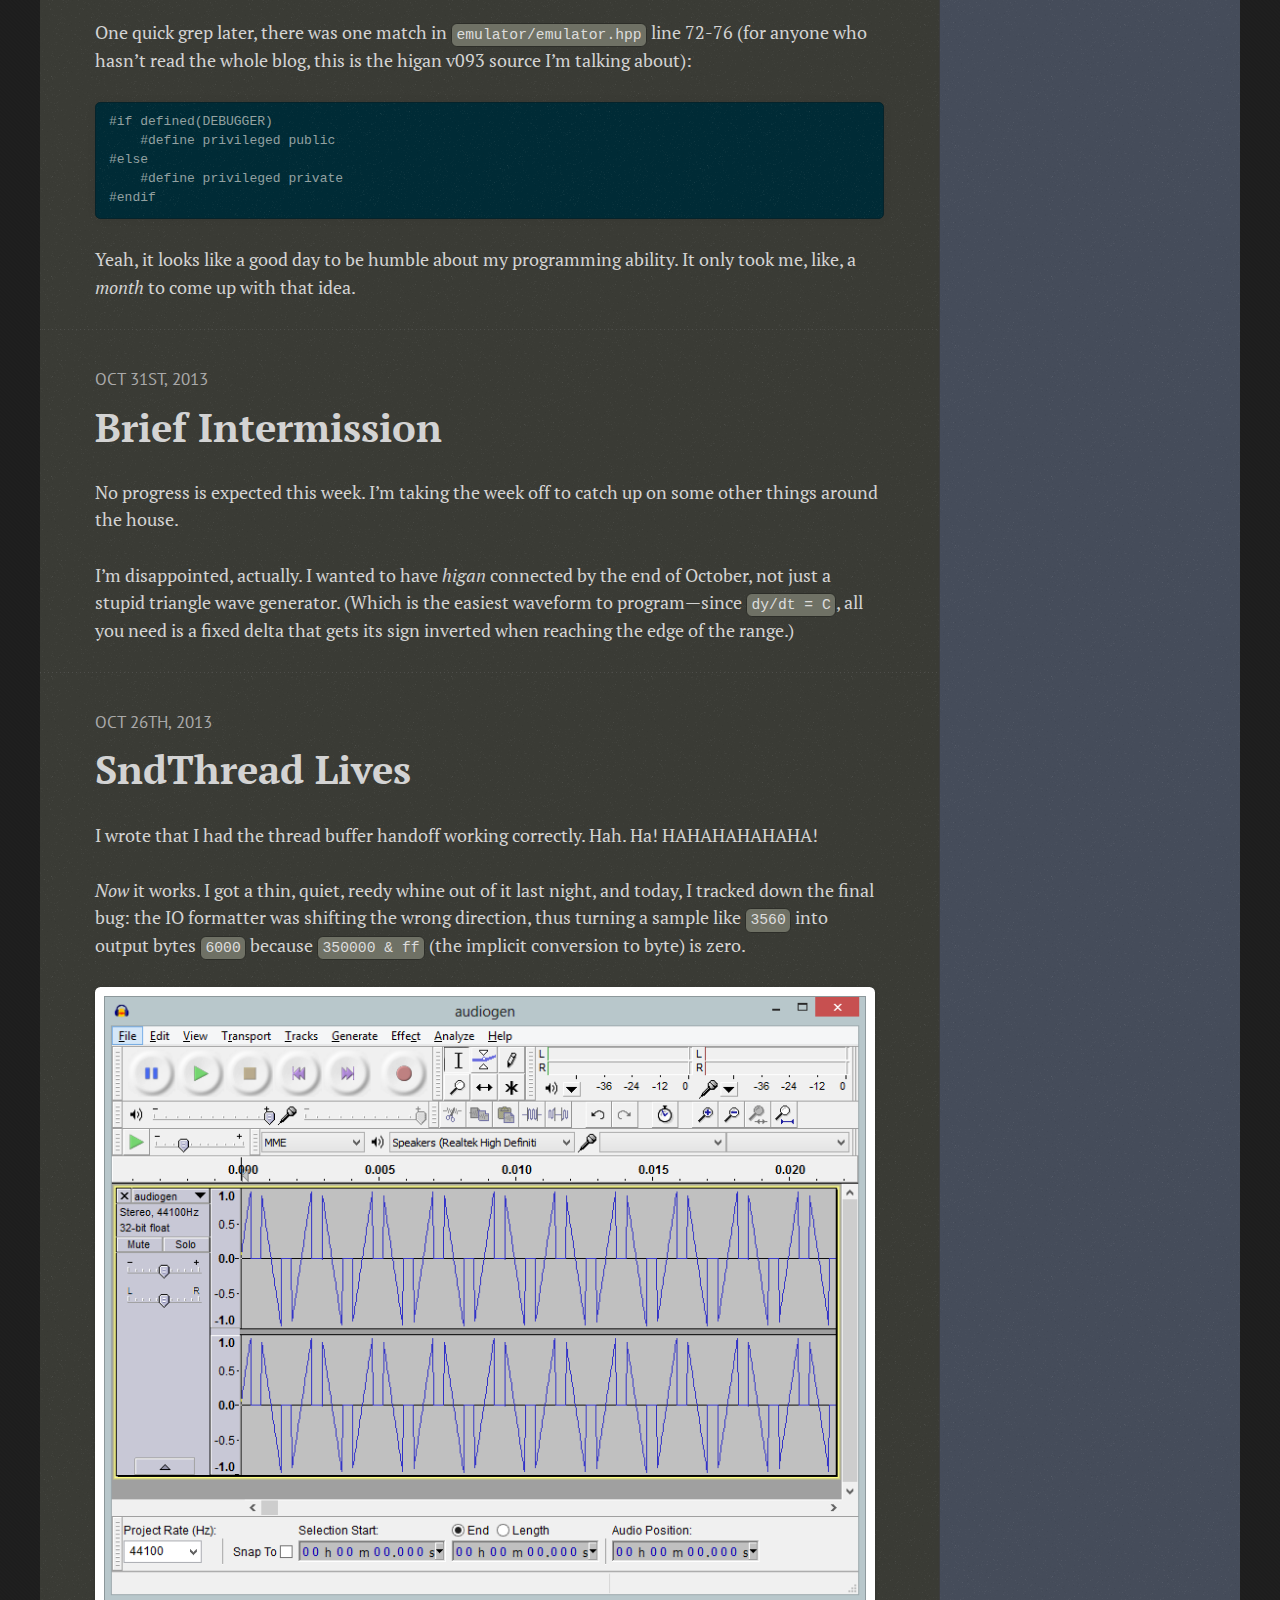
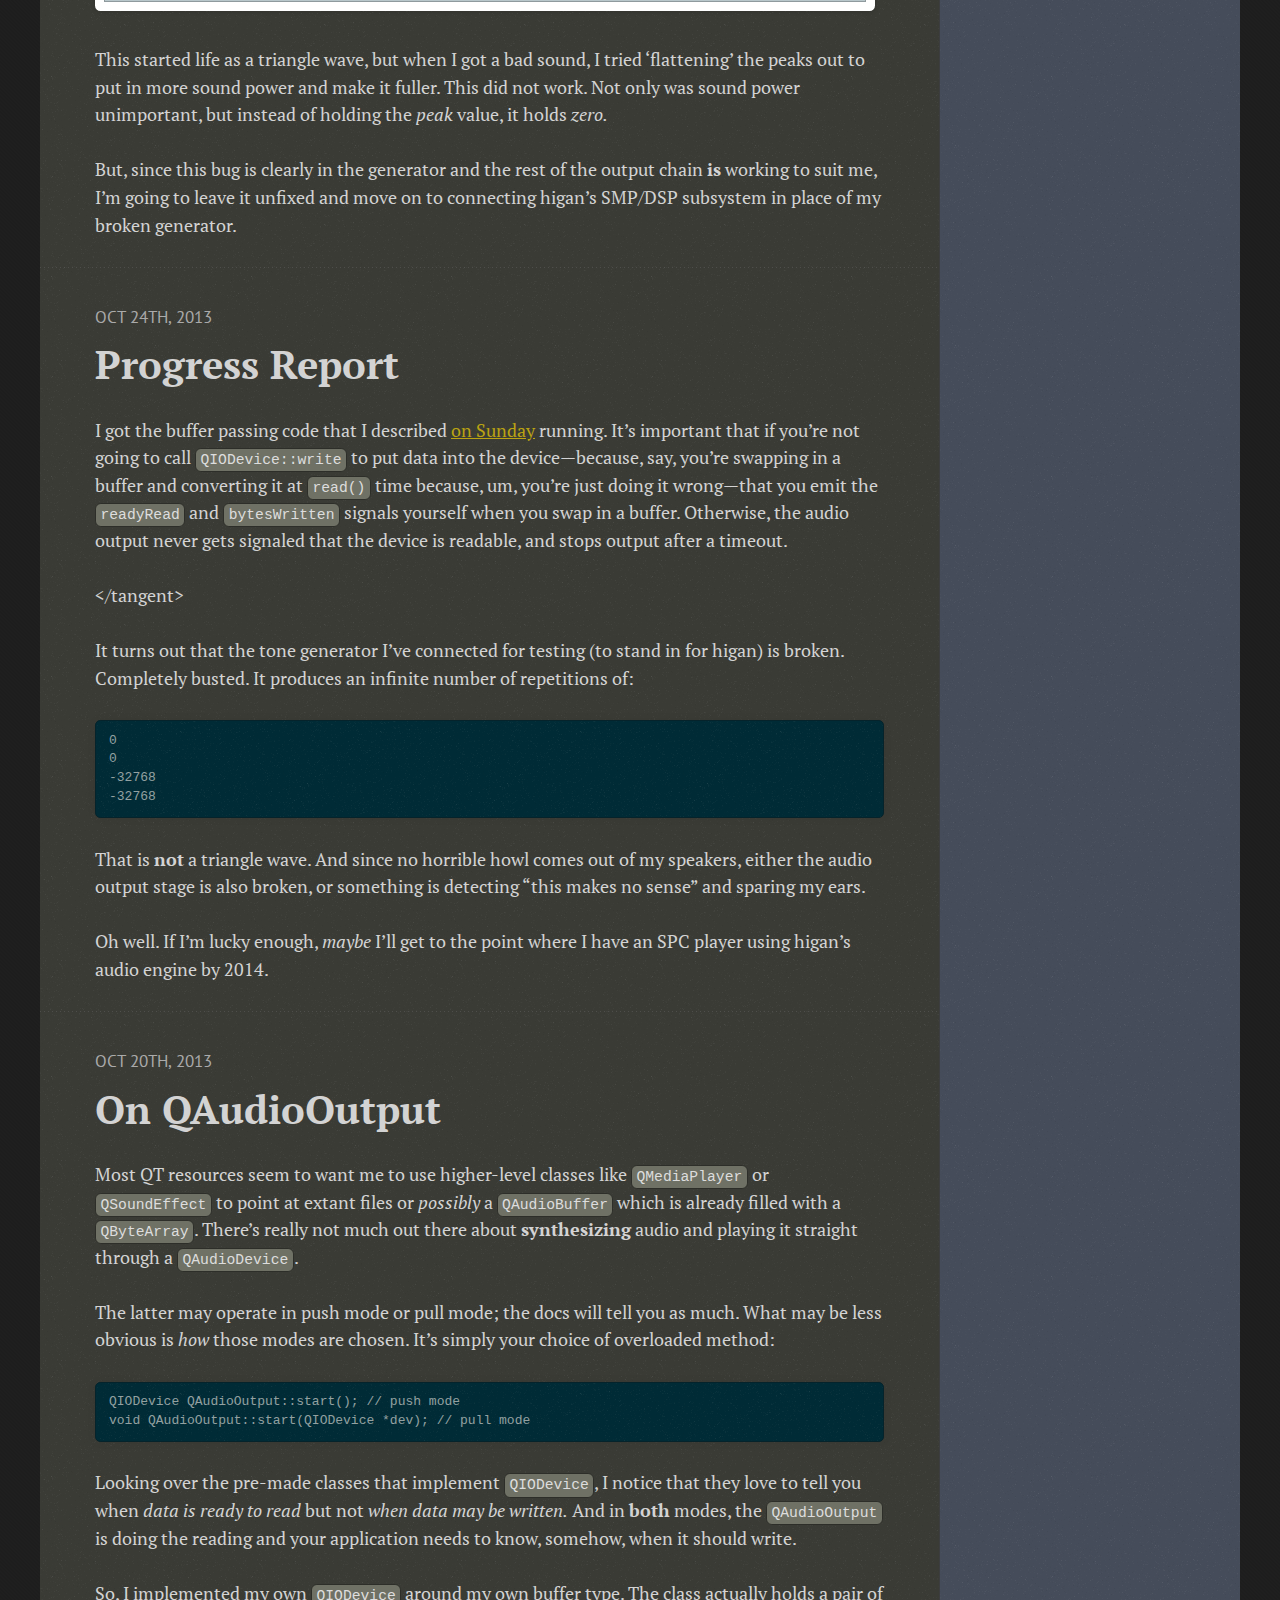
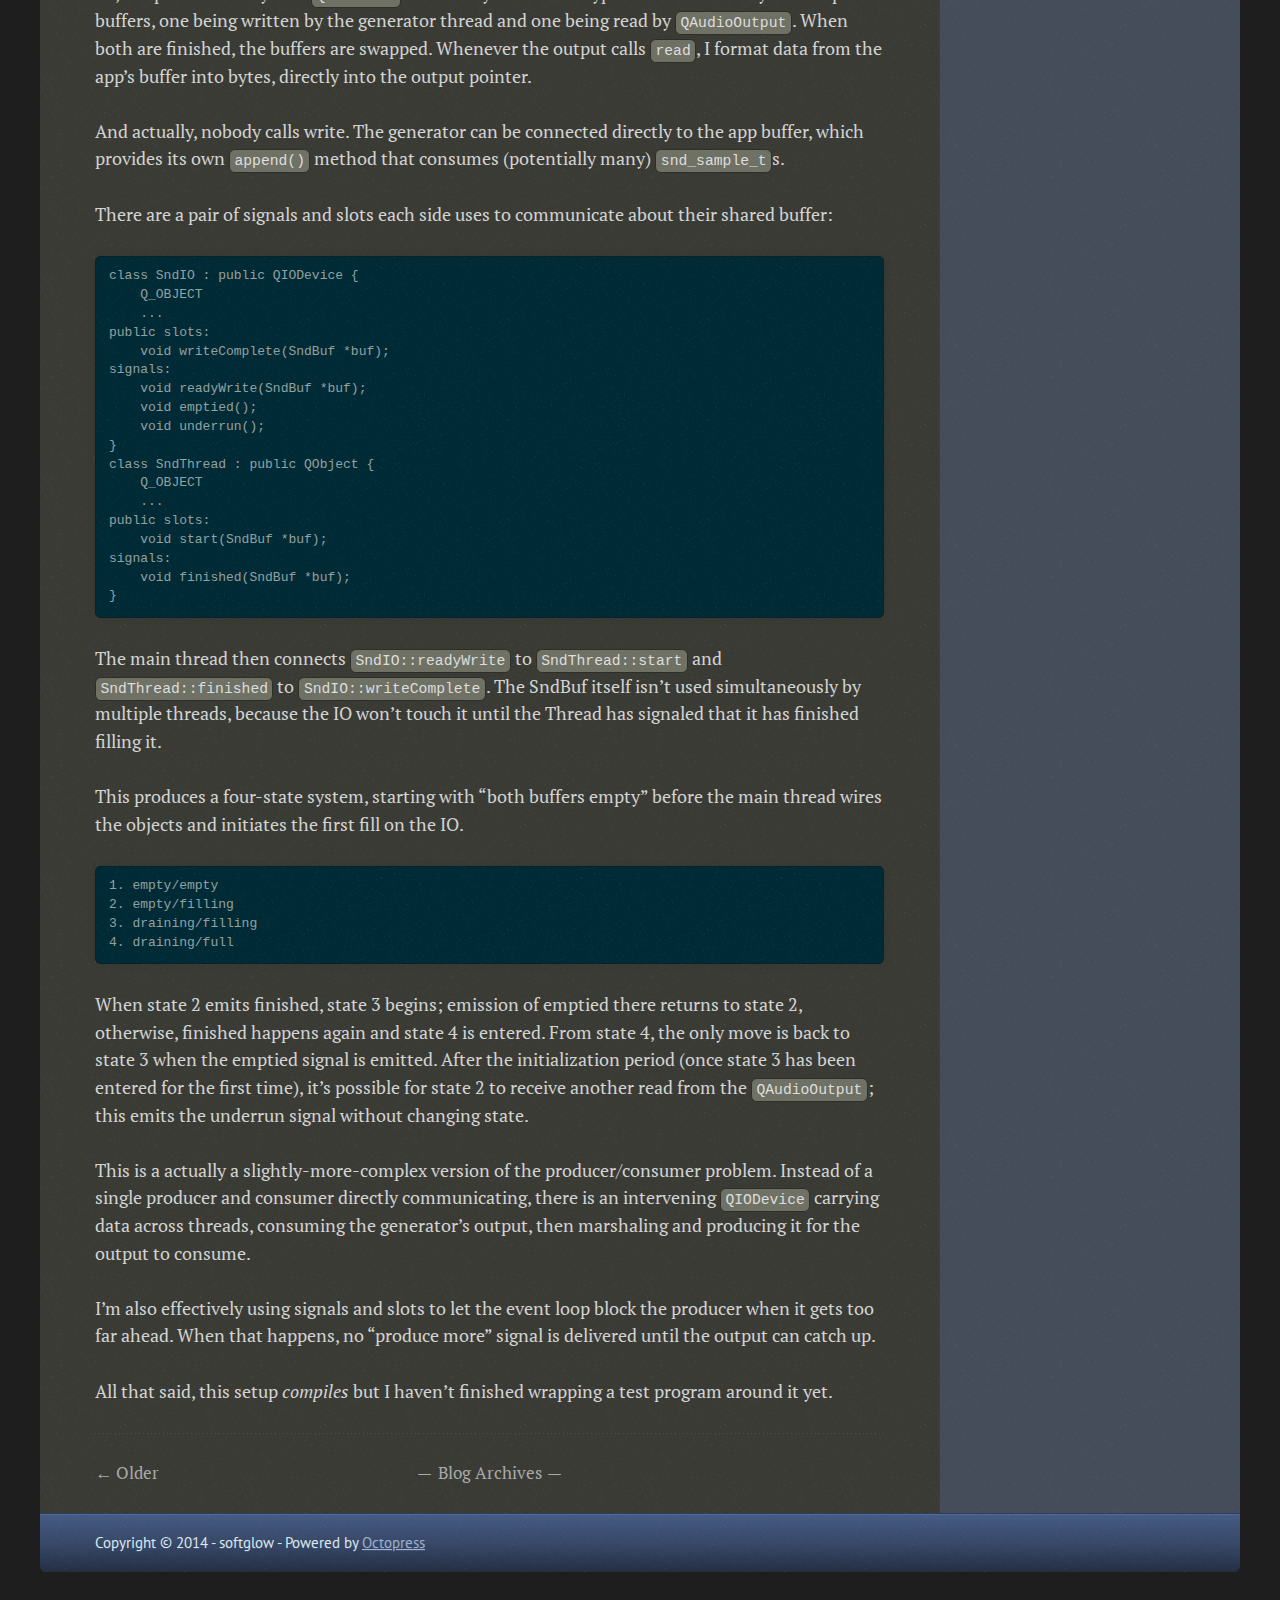
==== commit 5bde04a5: "Site updated at 2014-01-07 00:31:03 UTC" ====
--- a/index.html
+++ b/index.html
@@ -9,8 +9,8 @@
   <meta name="author" content="softglow">
 
   
-  <meta name="description" content="There&rsquo;s an end-of-year rush on at work, involving a lot of hardcore
-programming leading up to a demo day, so I don&rsquo;t have the bandwidth &hellip;">
+  <meta name="description" content="Well, it&rsquo;s 2014. The demo at work went well, the full project is approved,
+there were many celebrations, and a number of small bugs in legacy &hellip;">
   
 
   <!-- http://t.co/dKP3o1e -->
@@ -66,6 +66,77 @@
     <div id="content">
       <div class="blog-index">
   
+  
+  
+    <article>
+      
+  <header>
+    
+      <h1 class="entry-title"><a href="/blog/2014/01/06/new-year/">New Year, New Direction</a></h1>
+    
+    
+      <p class="meta">
+        
+
+
+
+
+
+
+
+
+  
+
+
+<time datetime="2014-01-06T18:57:00-05:00" pubdate data-updated="true">Jan 6<span>th</span>, 2014</time>
+        
+      </p>
+    
+  </header>
+
+
+  <div class="entry-content"><p>Well, it&rsquo;s 2014.  The demo at work went well, the full project is approved,
+there were many celebrations, and a number of small bugs in legacy projects
+got fixed up.  That closes out 2013 and brings me back to normal at work.</p>
+
+<p>The time away from the low-level &ldquo;this is the next thing along this path&rdquo;
+coding at home gave me some time to think about whether that was the right
+path, or even an effective path, and I decided that it really wasn&rsquo;t.</p>
+
+<h2>Repo Shakeup</h2>
+
+<p>To blow off steam between the demo and end of the year, instead of coming back
+to music, I wrote my first-ever hack:
+<a href="https://github.com/softglow/sm-item-pass-blocks">Item-passable blocks</a> which
+act as air when Samus has a specific piece of equipment enabled.</p>
+
+<p>Then, I deleted the <code>alien-spc</code> repo.  The idea of one great GUI that allowed
+for awesome editing (and &ldquo;random seeking&rdquo; via emulating from zero-to-playhead
+in a background thread) would have been technically awesome, but after
+spending over a month just getting the capability to pass audio between
+threads&mdash;-without any actual emulation happening&mdash;-it was clear that this was
+the <em>long, slow</em> way around.</p>
+
+<p>In place of that, there&rsquo;s
+<a href="https://github.com/softglow/midi-spc-kit/tree/wip">midi-spc-kit</a>.  My vision
+for this is a pair of Python scripts (sharing some common library code in
+<code>midi_spc</code>), one to handle copying from a MIDI to an SPC image, and one to
+handle copying changes made in the SPC image back into the game ROM.</p>
+
+<h2>MIDI for tracker music?</h2>
+
+<p>I actually plan to parse the MIDI event stream and automatically find the
+pattern/track/song loop points, to optimize the SPC output.  Size is going to
+matter.</p>
+
+<p>And with that&hellip; Happy 2014!  Let&rsquo;s see if I finish anything music related
+<strong>this</strong> year!</p>
+</div>
+  
+  
+
+
+    </article>
   
   
     <article>
@@ -643,141 +714,6 @@
 
     </article>
   
-  
-    <article>
-      
-  <header>
-    
-      <h1 class="entry-title"><a href="/blog/2013/10/13/libco-sync-via-calling/">Libco: Sync via Calling Without Endless Recursion</a></h1>
-    
-    
-      <p class="meta">
-        
-
-
-
-
-
-
-
-
-  
-
-
-<time datetime="2013-10-13T18:37:00-04:00" pubdate data-updated="true">Oct 13<span>th</span>, 2013</time>
-        
-      </p>
-    
-  </header>
-
-
-  <div class="entry-content"><p>Continuing our discussion of <a href="http://byuu.org/higan/">higan</a> from
-<a href="/blog/2013/10/12/synchronization-in-higan-smp-slash-dsp/">yesterday</a>, let’s
-take a moment to look deeper into the abyss.</p>
-
-<h2>SMP::Threaded</h2>
-
-<p>This isn’t pthreads or anything; it’s <code>libco</code> threads.  libco appears to be
-named for <em>coroutines</em> and focuses on user-space or “green” threading rather
-than OS threads.  In fact, libco ships with generic implementations for
-Windows using fibers, and for GCC using a GNU Pth inspired setjmp/longjmp
-technique.  Including a little trickery with <code>sigaltstack</code> to actually set up
-the alternate allocation as a stack.</p>
-
-<p>AFAICT, everything is set up with <code>Threaded=true</code> and the emulator would
-actually break if it were otherwise.  Everything would keep calling
-<code>thing.enter()</code> until eventually the emulator ran out of stack space and
-crashed.</p>
-
-<h2>Tracing cpu.add_clocks</h2>
-
-<p>From our previous post, we know that <code>add_clocks</code> is called when the CPU needs
-to perform bus operations, so our adventure today really begins with the
-implementation of this function, inside <code>sfc/cpu/timing/timing.cpp</code>.</p>
-
-<p>The function starts off by unlocking IRQs, then computing a number of ticks
-(which is just <code>clocks/2</code>), and calling <code>tick()</code> for each tick.  tick itself
-merely updates the horizontal and vertical counters, essentially keeping track
-of where the raster scanout is happening in the PPU.  (It was hard to find;
-it’s in <code>sfc/ppu/counter/counter-inline.hpp</code> which <code>CPU</code> inherits, and it’s
-loaded in via <code>sfc/sfc.hpp</code> and <code>sfc/cpu/cpu.cpp</code>.)</p>
-
-<p>After ticking, the step function is called, which reduces the clock cycle of
-each active subsystem (SMP, PPU, and any coprocessors present) before
-synchronizing the controllers.  Next, the joysticks are polled every 256
-clocks, DRAM refreshed when needed (at a cost of 40 more cycles), and when
-<code>DEBUGGER</code> is defined, all the other chips are fully synchronized again.</p>
-
-<h2>clocks, then&hellip;</h2>
-
-<p>It appears that the clocks are tracking “cycles ahead/behind in emulation:”
-where “0” means perfectly synchronized with the current CPU state, negative
-means the given part is behind, and of course, positive means ahead.  When the
-CPU runs, it reduces the <code>smp.clock</code> and <code>dsp.clock</code> values, and when the SMP
-gets a chance to run, it increases its <code>smp.clock</code> value.  When it crosses 0,
-then the SMP is synchronized, and if the synchronization mode calls for it,
-emulation will sync up the DSP (by the same mechanism: the SMP has been
-decrementing clocks, so when sync happens, the DSP increments its clock
-value), then return to the CPU.</p>
-
-<h2>Synchronization points</h2>
-
-<p>The SMP is actually invoked to re-sync itself with the main CPU whenever the
-chips need to communicate (i.e. if the CPU wants to read or write the SMP IO
-ports), on each new scanline (when tick brings the hcounter back to 0), and on
-a debug build, every time the CPU is updated.  I presume that last one keeps
-everything in perfect sync from the debugger’s point of view.</p>
-
-<p>The CPU calls to <code>synchronize_smp()</code> in <code>sfc/cpu/mmio/mmio.cpp</code> (for port
-access) and <code>sfc/cpu/timing/timing.cpp</code> for the other cases.</p>
-
-<p>Meanwhile, the SMP subsystem returns the favor by calling <code>synchronize_cpu</code>
-from <code>SMP::add_clocks</code> in <code>sfc/smp/timing.cpp</code>—either every sample produced in
-debug builds, or after 24 samples—and from <code>sfc/smp/memory.cpp</code> on port IO.</p>
-
-<h2>Wait, your post’s title was libco, wtf dude?</h2>
-
-<p>The synchronization points listed above bring us back to libco.  If the CPU
-calls <em>into</em> the SMP to synchronize it, and it calls <em>into</em> the CPU afterward,
-then the call stack is going to get infinitely deep.  In this contrived case
-where I ignore a whole lot of stuff (both the other hardware, and the rest of
-the call stack involved in actually emulating the SMP/CPU between calls to
-enter), the stack would get filled up looking like:</p>
-
-<pre><code>inside smp.enter
-inside cpu.enter
-inside smp.enter
-inside cpu.enter
-inside smp.enter
-inside cpu.enter
-…
-</code></pre>
-
-<p>When it eventually exhausted the stack limit, the process would receive a
-segfault and most likely, unceremoniously die after emulating a finite number
-of cycles.  That’s where <code>libco</code> comes in.</p>
-
-<p>Because <code>Threaded</code> is always true, direct calls aren’t made; they’re sent
-through <code>co_switch</code> instead, which does some trickery to swap out the “thread”
-that is running the active processor, and replace it with the thread of the
-target.</p>
-
-<p>Instead of pushing a frame onto the <em>current</em> stack and starting the target
-function anew, <code>libco</code> allows for suspending the current thread+stack
-entirely, (re)loading the other one, and resuming it—exactly as if <em>it</em> had
-called and returned, except this appears in C++ as a call and call.</p>
-
-<p>This gives byuu a lot of freedom to just call <code>synchronize_thing</code> all over the
-place without worrying, because it’s not consuming a limited amount of call
-depth to do so.  But it makes it a little harder to just yank out the code and
-call it from a QT program.</p>
-</div>
-  
-  
-
-
-    </article>
-  
   <div class="pagination">
     
       <a class="prev" href="/blog/page/2/">&larr; Older</a>
@@ -793,6 +729,10 @@
   <ul id="recent_posts">
     
       <li class="post">
+        <a href="/blog/2014/01/06/new-year/">New Year, New Direction</a>
+      </li>
+    
+      <li class="post">
         <a href="/blog/2013/12/09/on-break/">On Break</a>
       </li>
     
@@ -808,10 +748,6 @@
         <a href="/blog/2013/11/07/where-the-samples-are/">Where the Samples Are</a>
       </li>
     
-      <li class="post">
-        <a href="/blog/2013/11/04/solved-the-mystery-of-privilege/">Solved: The Mystery of Privilege</a>
-      </li>
-    
   </ul>
 </section>
 
@@ -825,7 +761,7 @@
     </div>
   </div>
   <footer role="contentinfo"><p>
-  Copyright &copy; 2013 - softglow -
+  Copyright &copy; 2014 - softglow -
   <span class="credit">Powered by <a href="http://octopress.org">Octopress</a></span>
 </p>
 
